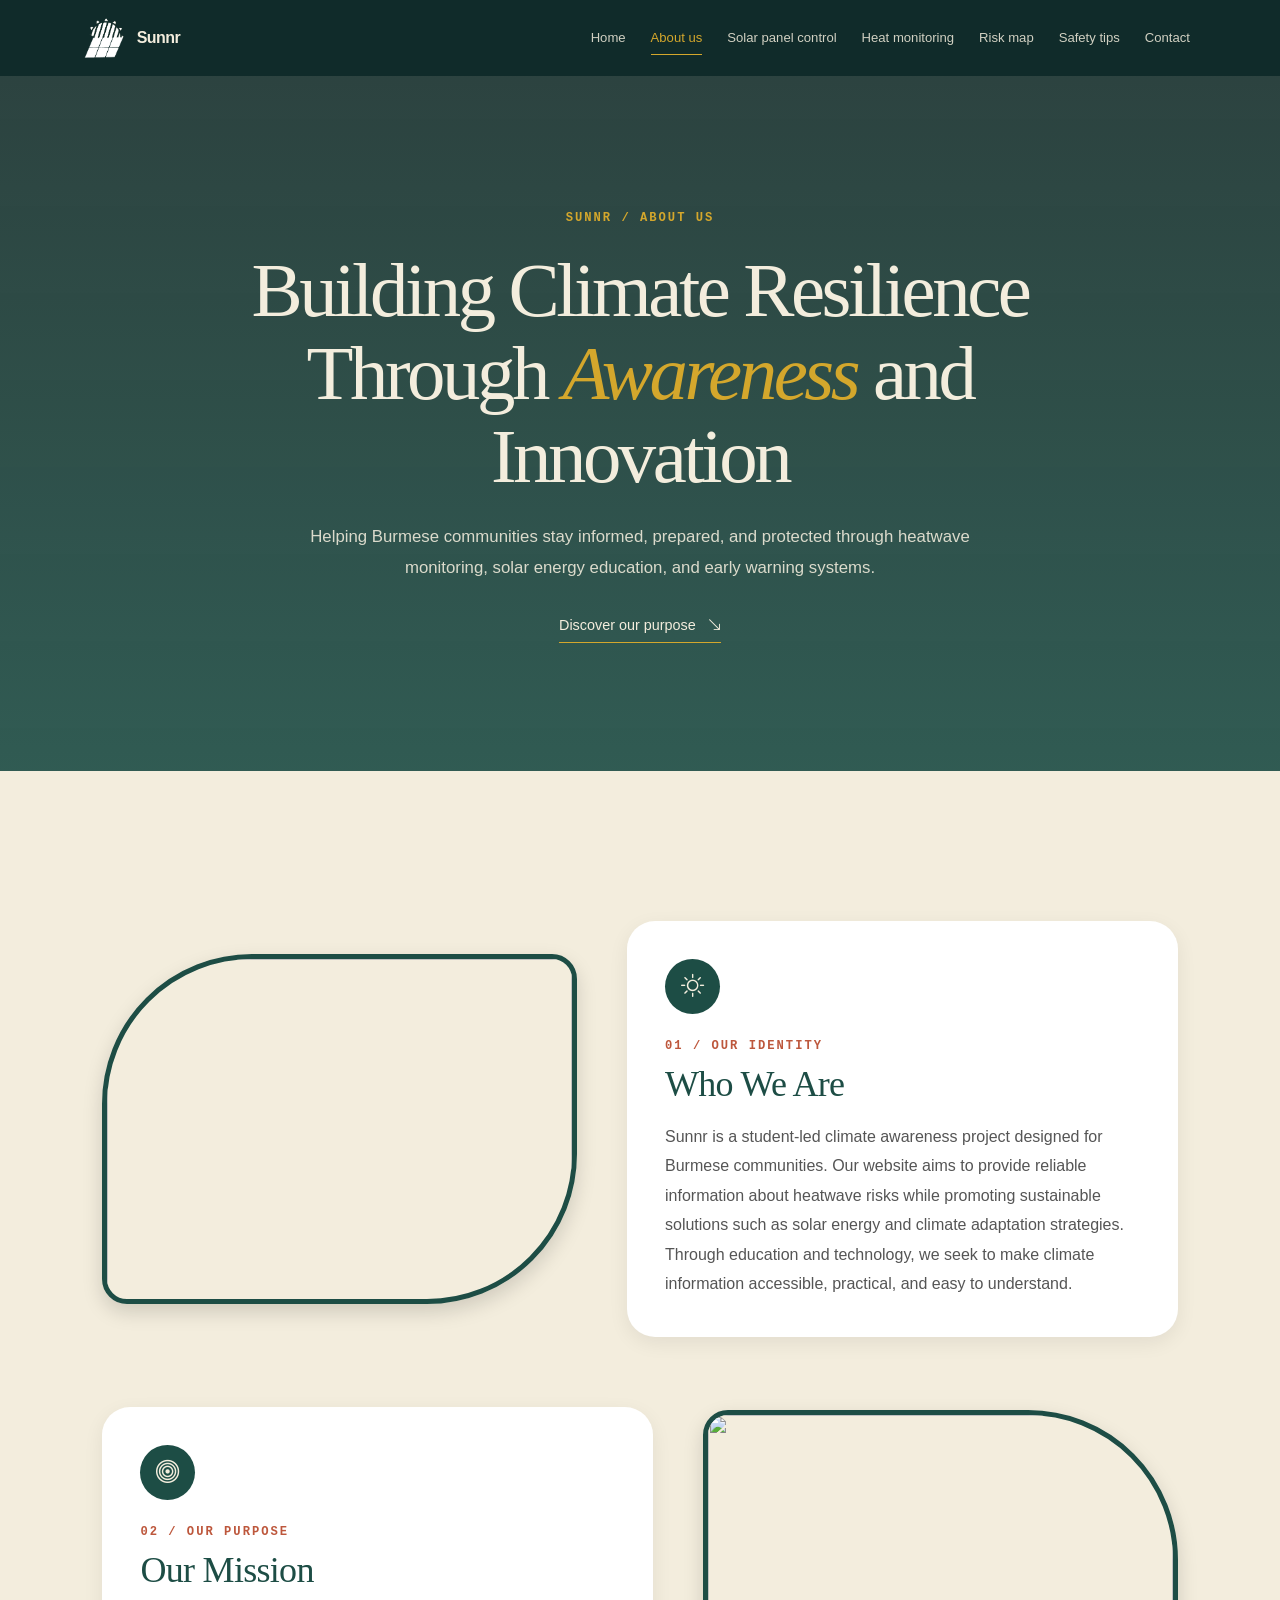
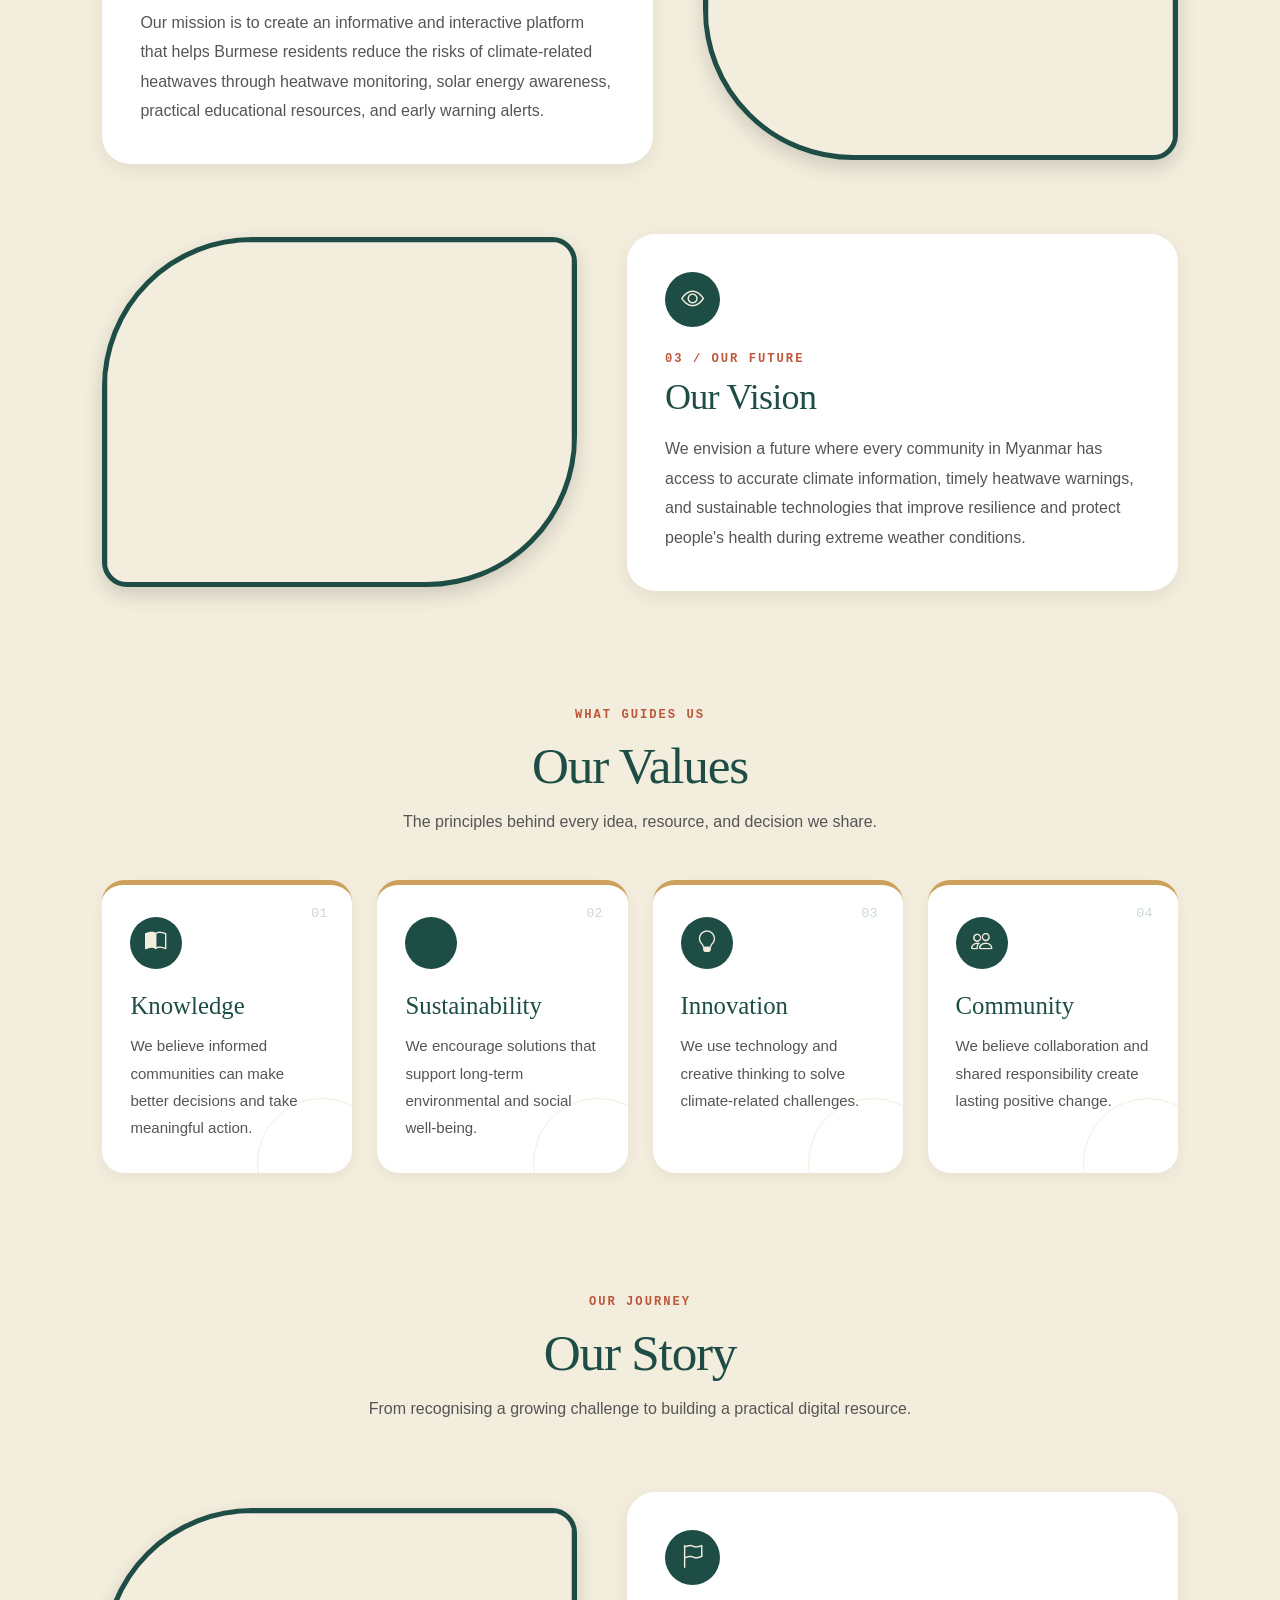
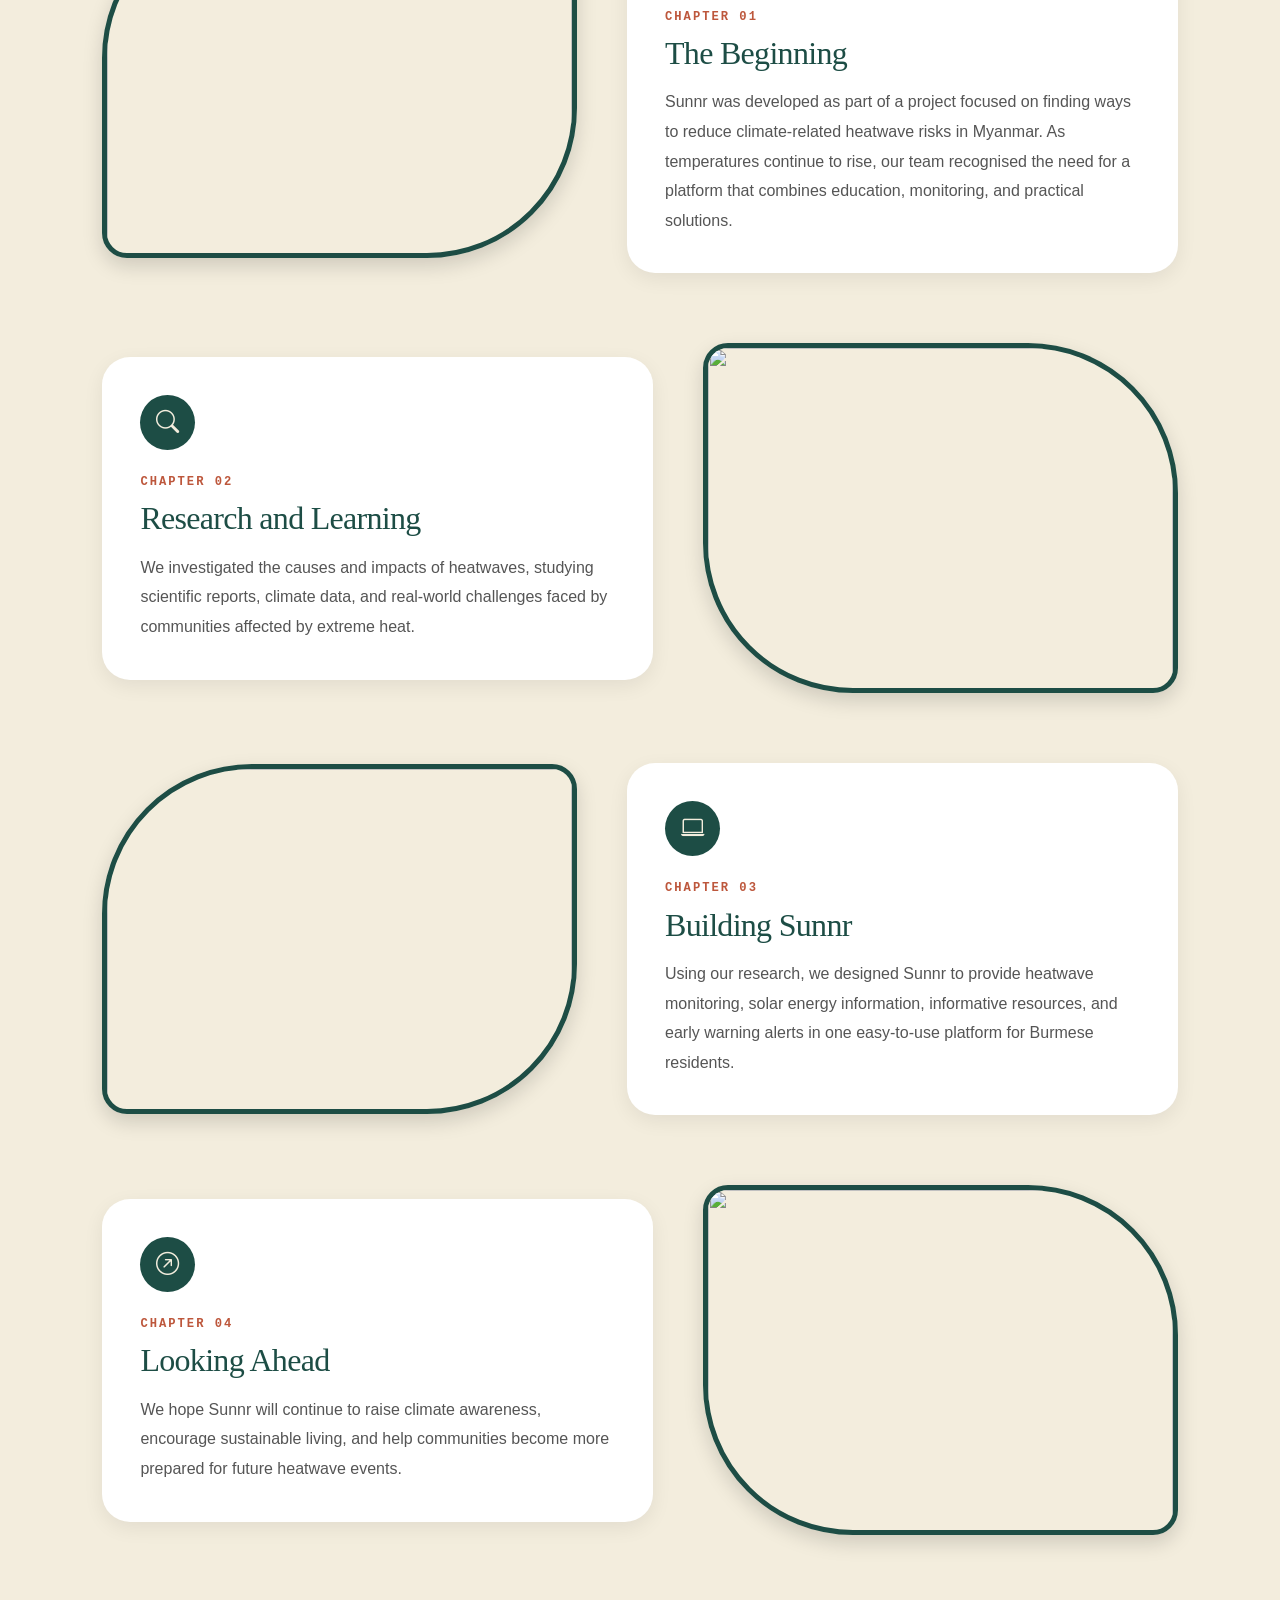
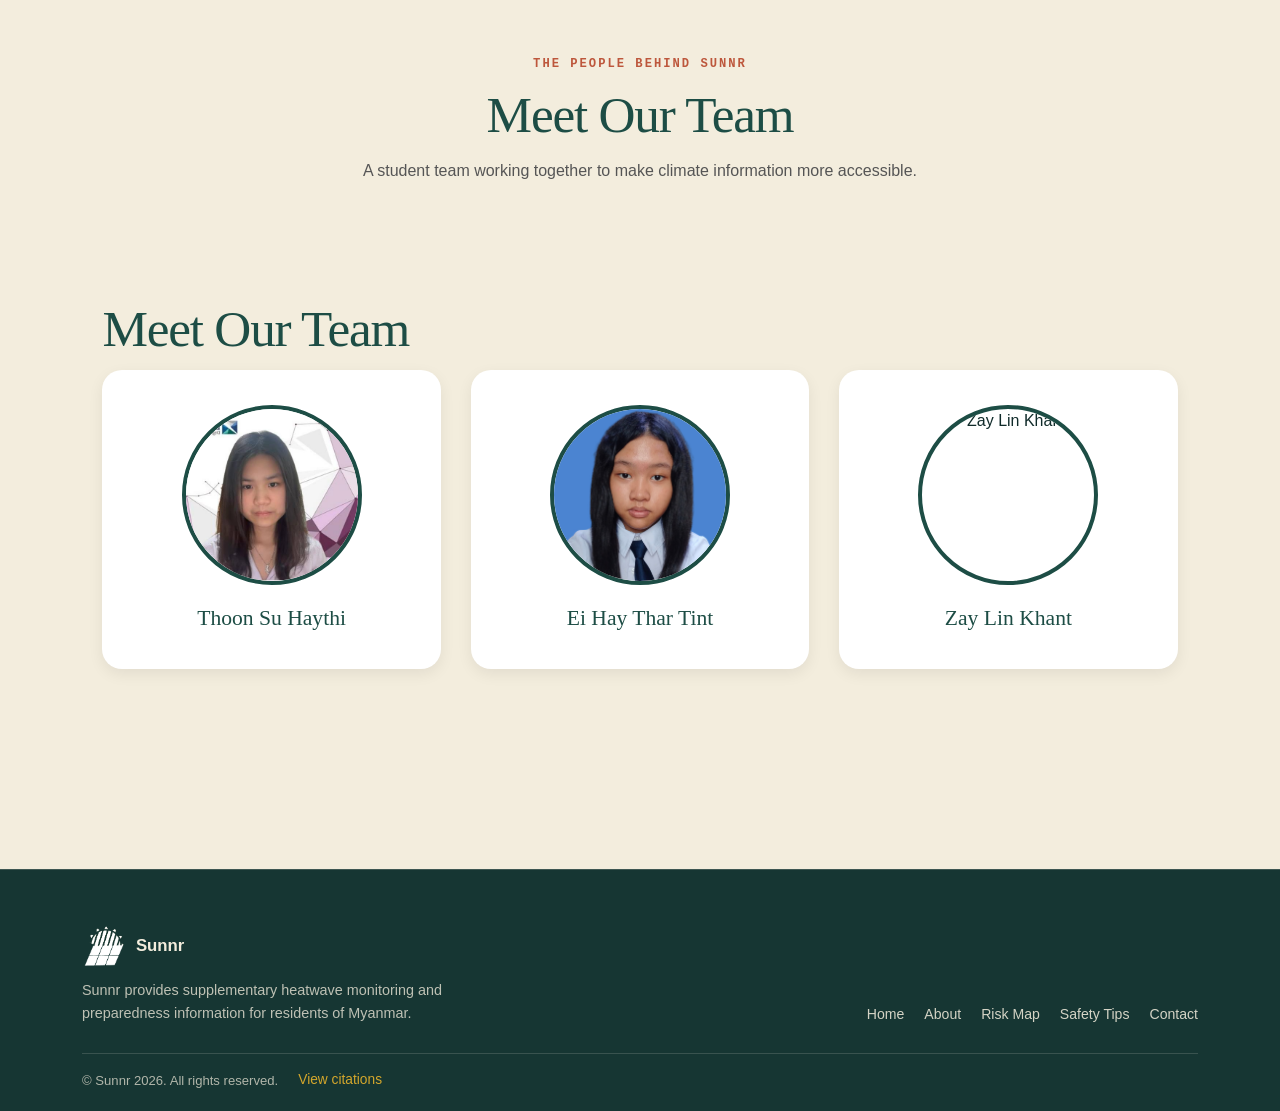
==== about.html @ 90f7f681 "about page" ====
<!DOCTYPE html>
<html lang="en">
<head>
    <meta charset="UTF-8">
    <meta name="viewport" content="width=device-width, initial-scale=1.0">
    <meta name="description" content="Learn about Sunnr, a student-led climate awareness project helping Burmese communities prepare for extreme heat.">
    <title>About Us | Sunnr</title>

    <link rel="preconnect" href="https://fonts.googleapis.com">
    <link rel="preconnect" href="https://fonts.gstatic.com" crossorigin>
    <link href="https://cdn.jsdelivr.net/npm/bootstrap@5.3.3/dist/css/bootstrap.min.css" rel="stylesheet">
    <link href="https://cdn.jsdelivr.net/npm/bootstrap-icons@1.11.3/font/bootstrap-icons.min.css" rel="stylesheet">
    <link rel="stylesheet" href="about.css">
</head>
<body class="about">
    <header class="site-header">
        <nav class="navbar navbar-expand-xl site-navbar" aria-label="Main navigation">
            <div class="container">
                <a class="navbar-brand site-brand" href="index.html">
                    <img src="assets/images/logo-white.png" alt="Sunnr logo">
                    <span class="brand-word">Sunnr</span>
                </a>
                <button class="navbar-toggler" type="button" data-bs-toggle="collapse" data-bs-target="#mainNavbar" aria-controls="mainNavbar" aria-expanded="false" aria-label="Toggle navigation">
                    <span class="menu-icon"></span>
                </button>
                <div class="collapse navbar-collapse" id="mainNavbar">
                    <ul class="navbar-nav ms-auto align-items-xl-center">
                        <li class="nav-item"><a class="nav-link" href="index.html">Home</a></li>
                        <li class="nav-item"><a class="nav-link active" aria-current="page" href="about.html">About us</a></li>
                        <li class="nav-item"><a class="nav-link" href="solar-control.html">Solar panel control</a></li>
                        <li class="nav-item"><a class="nav-link" href="monitoring.html">Heat monitoring</a></li>
                        <li class="nav-item"><a class="nav-link" href="risk-map.html">Risk map</a></li>
                        <li class="nav-item"><a class="nav-link" href="safety.html">Safety tips</a></li>
                        <li class="nav-item"><a class="nav-link" href="contact.html">Contact</a></li>
                    </ul>
                </div>
            </div>
        </nav>
    </header>

    <main>
        <section class="about-hero">
            <div class="container hero-content">
                <span class="section-tag">Sunnr / About Us</span>
                <h1>Building Climate Resilience Through <em>Awareness</em> and Innovation</h1>
                <p>Helping Burmese communities stay informed, prepared, and protected through heatwave monitoring, solar energy education, and early warning systems.</p>
                <a class="hero-link" href="#who-we-are">Discover our purpose <i class="bi bi-arrow-down-right"></i></a>
            </div>
        </section>

        <section class="about-content" id="who-we-are">
            <div class="about-card left-card reveal">
                <div class="about-image">
                    <img src="https://images.unsplash.com/photo-1530751704627-e0d66469ec8d?q=80&w=870&auto=format&fit=crop&ixlib=rb-4.1.0&ixid=NHwxMjA3fDA%3D" alt="">
                </div>
                <div class="about-text">
                    <span class="card-icon"><i class="bi bi-sun"></i></span>
                    <span class="eyebrow">01 / Our Identity</span>
                    <h2>Who We Are</h2>
                    <p>Sunnr is a student-led climate awareness project designed for Burmese communities. Our website aims to provide reliable information about heatwave risks while promoting sustainable solutions such as solar energy and climate adaptation strategies. Through education and technology, we seek to make climate information accessible, practical, and easy to understand.</p>
                </div>
            </div>

            <div class="about-card right-card reveal">
                <div class="about-image">
                    <img src="https://images.unsplash.com/photo-1509391366360-2e959784a276?auto=format&fit=crop&w=1200&q=85" alt="">
                </div>
                <div class="about-text">
                    <span class="card-icon"><i class="bi bi-bullseye"></i></span>
                    <span class="eyebrow">02 / Our Purpose</span>
                    <h2>Our Mission</h2>
                    <p>Our mission is to create an informative and interactive platform that helps Burmese residents reduce the risks of climate-related heatwaves through heatwave monitoring, solar energy awareness, practical educational resources, and early warning alerts.</p>
                </div>
            </div>

            <div class="about-card left-card reveal">
                <div class="about-image">
                    <img src="https://images.unsplash.com/flagged/photo-1566838616631-f2618f74a6a2?w=800&auto=format&fit=crop&q=60&ixlib=rb-4.1.0&ixid=NHwxMjA3fDA%3D" alt="">
                </div>
                <div class="about-text">
                    <span class="card-icon"><i class="bi bi-eye"></i></span>
                    <span class="eyebrow">03 / Our Future </span>
                    <h2>Our Vision</h2>
                    <p>We envision a future where every community in Myanmar has access to accurate climate information, timely heatwave warnings, and sustainable technologies that improve resilience and protect people's health during extreme weather conditions.</p>
                </div>
            </div>

            <section class="values-section reveal">
                <div class="section-heading">
                    <span class="section-tag">What Guides Us</span>
                    <h2>Our Values</h2>
                    <p>The principles behind every idea, resource, and decision we share.</p>
                </div>
                <div class="values-grid">
                    <article class="value-card">
                        <span class="value-number">01</span>
                        <span class="value-icon"><i class="bi bi-book-half"></i></span>
                        <h3>Knowledge</h3>
                        <p>We believe informed communities can make better decisions and take meaningful action.</p>
                    </article>
                    <article class="value-card">
                        <span class="value-number">02</span>
                        <span class="value-icon"><i class="bi bi-leaf"></i></span>
                        <h3>Sustainability</h3>
                        <p>We encourage solutions that support long-term environmental and social well-being.</p>
                    </article>
                    <article class="value-card">
                        <span class="value-number">03</span>
                        <span class="value-icon"><i class="bi bi-lightbulb"></i></span>
                        <h3>Innovation</h3>
                        <p>We use technology and creative thinking to solve climate-related challenges.</p>
                    </article>
                    <article class="value-card">
                        <span class="value-number">04</span>
                        <span class="value-icon"><i class="bi bi-people"></i></span>
                        <h3>Community</h3>
                        <p>We believe collaboration and shared responsibility create lasting positive change.</p>
                    </article>
                </div>
            </section>

            <section class="story-section">
                <div class="section-heading reveal">
                    <span class="section-tag">Our Journey</span>
                    <h2>Our Story</h2>
                    <p>From recognising a growing challenge to building a practical digital resource.</p>
                </div>

                <div class="story-card left-card reveal">
                    <div class="about-image">
                        <img src="https://images.unsplash.com/photo-1634912889606-3a6486a1f336?w=900&auto=format&fit=crop&q=60&ixlib=rb-4.1.0&ixid=NHwxMjA3fDA%3D" alt="">
                    </div>
                    <div class="about-text">
                        <span class="card-icon"><i class="bi bi-flag"></i></span>
                        <span class="eyebrow">Chapter 01</span>
                        <h3>The Beginning</h3>
                        <p>Sunnr was developed as part of a project focused on finding ways to reduce climate-related heatwave risks in Myanmar. As temperatures continue to rise, our team recognised the need for a platform that combines education, monitoring, and practical solutions.</p>
                    </div>
                </div>

                <div class="story-card right-card reveal">
                    <div class="about-image">
                        <img src="https://images.unsplash.com/photo-1769794370961-3cff43b1034e?w=900&auto=format&fit=crop&q=60&ixlib=rb-4.1.0&ixid=NHwxMjA3fDA%3D" alt="">
                    </div>
                    <div class="about-text">
                        <span class="card-icon"><i class="bi bi-search"></i></span>
                        <span class="eyebrow">Chapter 02</span>
                        <h3>Research and Learning</h3>
                        <p>We investigated the causes and impacts of heatwaves, studying scientific reports, climate data, and real-world challenges faced by communities affected by extreme heat.</p>
                    </div>
                </div>

                <div class="story-card left-card reveal">
                    <div class="about-image">
                        <img src="https://plus.unsplash.com/premium_photo-1670210080045-a2e0da63dd99?w=900&auto=format&fit=crop&q=60&ixlib=rb-4.1.0&ixid=NHwxMjA3fDA%3D" alt="">
                    </div>
                    <div class="about-text">
                        <span class="card-icon"><i class="bi bi-laptop"></i></span>
                        <span class="eyebrow">Chapter 03</span>
                        <h3>Building Sunnr</h3>
                        <p>Using our research, we designed Sunnr to provide heatwave monitoring, solar energy information, informative resources, and early warning alerts in one easy-to-use platform for Burmese residents.</p>
                    </div>
                </div>

                <div class="story-card right-card reveal">
                    <div class="about-image">
                        <img src="https://images.unsplash.com/photo-1601084195907-44baaa49dabd?q=80&w=870&auto=format&fit=crop&ixlib=rb-4.1.0&ixid=NHwxMjA3fDA%3D" alt="">
                    </div>
                    <div class="about-text">
                        <span class="card-icon"><i class="bi bi-arrow-up-right-circle"></i></span>
                        <span class="eyebrow">Chapter 04</span>
                        <h3>Looking Ahead</h3>
                        <p>We hope Sunnr will continue to raise climate awareness, encourage sustainable living, and help communities become more prepared for future heatwave events.</p>
                    </div>
                </div>
            </section>

            <section class="group-member reveal">
                <div class="section-heading">
                    <span class="section-tag">The People Behind SUNNR</span>
                    <h2>Meet Our Team</h2>
                    <p>A student team working together to make climate information more accessible.</p>
                </div>
                <section class="group-member">
                    <h2>Meet Our Team</h2>
                    <div class="group-box">
                        <div class="group-card">
                            <img src="assets/images/thoonsu.jpg" alt="Thoon Su Haythi">
                            <h3>Thoon Su Haythi</h3>
                        </div>
                        <div class="group-card">
                            <img src="assets/images/Eihaythar.jpg" alt="Ei Hay Thar Tint">
                            <h3>Ei Hay Thar Tint</h3>
                        </div>
                        <div class="group-card">
                            <img src="assets/images/zlk.jpg" alt="Zay Lin Khant">
                            <h3>Zay Lin Khant</h3>
                        </div>
                    </div>
                </section>
            </section>
            
        </section>
    </main>

    <footer class="site-footer">
        <div class="container footer-inner">
            <div class="footer-copy">
                <a class="footer-brand" href="index.html">
                    <img src="assets/images/logo-white.png" alt="">
                    <span>Sunnr</span>
                </a>
                <p>Sunnr provides supplementary heatwave monitoring and preparedness information for residents of Myanmar.</p>
            </div>
            <nav class="footer-nav" aria-label="Footer navigation">
                <a href="index.html">Home</a>
                <a href="about.html">About</a>
                <a href="risk-map.html">Risk Map</a>
                <a href="safety.html">Safety Tips</a>
                <a href="contact.html">Contact</a>
            </nav>
            <div class="footer-meta">
                <p class="footer-copyright">© Sunnr 2026. All rights reserved.</p>
                <a class="footer-citations-link" href="citations.html">View citations</a>
            </div>
        </div>
    </footer>

    <script src="https://cdn.jsdelivr.net/npm/bootstrap@5.3.3/dist/js/bootstrap.bundle.min.js"></script>
    <script src="about.js"></script>
</body>
</html>
---- about.css ----
:root {
    --green: #1d4d45;
    --green-light: #2f6b61;
    --gold: #cda15b;
    --cream: #f3eddd;
    --white: #ffffff;
    --text: #555;
    --dark-green: #102b2a;
    --cream-bright: #f3eddd;
    --yellow: #d4a72c;
    --terracotta: #bd573c;
    --serif: Georgia, "Times New Roman", serif;
    --mono: "Courier New", monospace;
    --sans: Arial, sans-serif;
    --heading: Georgia, "Times New Roman", serif;
}

* {
    box-sizing: border-box;
}

html {
    scroll-behavior: smooth;
}

body {
    margin: 0;
    color: var(--dark-green);
    background: var(--cream);
    font-family: var(--sans);
    -webkit-font-smoothing: antialiased;
}

.site-header {
    position: relative;
    z-index: 1000;
    width: 100%;
    background: var(--dark-green);
}

.site-navbar {
    min-height: 76px;
    padding: 10px 0;
    background: var(--dark-green);
}

.site-brand {
    display: inline-flex;
    align-items: center;
    gap: .75rem;
    color: var(--cream-bright);
    font: 600 1.05rem/1 Arial, sans-serif;
    letter-spacing: .02em;
    text-decoration: none;
    white-space: nowrap;
}

.site-brand img {
    display: block;
    width: auto;
    height: 40px;
    max-width: min(160px, 42vw);
    object-fit: contain;
}

.site-brand > .brand-word {
    display: inline-flex;
    align-items: center;
    font: 700 1rem/1 Arial, sans-serif;
    letter-spacing: -.035em;
}

.site-brand:hover {
    color: var(--yellow);
}

.site-navbar .navbar-nav {
    gap: clamp(0px, .7vw, 12px);
}

.site-navbar .nav-link {
    position: relative;
    padding: 13px 9px;
    color: rgba(243,237,221,.85);
    font: 500 .82rem/1.4 Arial, sans-serif;
    white-space: nowrap;
    transition: color .3s ease;
}

.site-navbar .nav-link:hover,
.site-navbar .nav-link:focus-visible,
.site-navbar .nav-link.active {
    color: var(--yellow);
}

.site-navbar .nav-link::after {
    content: "";
    position: absolute;
    right: 8px;
    bottom: 5px;
    left: 8px;
    height: 1px;
    background: var(--yellow);
    transform: scaleX(0);
    transform-origin: left;
    transition: transform .3s ease;
}

.site-navbar .nav-link:hover::after,
.site-navbar .nav-link:focus-visible::after,
.site-navbar .nav-link.active::after {
    transform: scaleX(1);
}

.site-navbar .navbar-toggler {
    padding: 9px;
    border: 1px solid rgba(243,237,221,.5);
    box-shadow: none;
}

.site-navbar .navbar-toggler:focus {
    box-shadow: 0 0 0 2px rgba(212,167,44,.3);
}

.menu-icon,
.menu-icon::before,
.menu-icon::after {
    display: block;
    width: 22px;
    height: 2px;
    background: var(--cream);
}

.menu-icon {
    position: relative;
}

.menu-icon::before,
.menu-icon::after {
    position: absolute;
    left: 0;
    content: "";
}

.menu-icon::before { top: -7px; }
.menu-icon::after { top: 7px; }

@media (max-width: 1199.98px) {
    .site-navbar .navbar-nav {
        align-items: stretch !important;
        gap: 0;
        padding: 12px 0 8px;
    }

    .site-navbar .nav-link {
        padding: 10px 0;
    }

    .site-navbar .nav-link::after {
        right: auto;
        bottom: 5px;
        left: 0;
        width: 42px;
    }
}

@media (max-width: 767.98px) {
    .site-navbar { min-height: 66px; }
}

/* HERO */
.about-hero {
    position: relative;
    overflow: hidden;
    padding: clamp(5rem, 10vw, 8rem) 20px;
    color: var(--cream);
    text-align: center;
    background:
        linear-gradient(rgba(16,43,42,.88), rgba(29,77,69,.91)),
        url("https://images.unsplash.com/photo-1470252649378-9c29740c9fa8?auto=format&fit=crop&w=1800&q=85") center/cover;
}

.hero-content {
    max-width: 1000px;
}

.section-tag,
.eyebrow {
    display: inline-block;
    color: var(--terracotta);
    font: 600 .76rem/1.5 "Courier New", monospace;
    letter-spacing: 2px;
    text-transform: uppercase;
}

.about-hero .section-tag {
    color: var(--yellow);
}

.about-hero h1 {
    max-width: 950px;
    margin: 22px auto;
    font: 500 clamp(2.7rem, 6vw, 5.3rem)/1.08 Georgia, "Times New Roman", serif;
    letter-spacing: -.045em;
}

.about-hero h1 em {
    color: var(--yellow);
    font-weight: 400;
}

.about-hero p {
    max-width: 690px;
    margin: 0 auto;
    color: rgba(243,237,221,.88);
    font: 400 1.05rem/1.85 Arial, sans-serif;
}

.hero-link {
    display: inline-flex;
    align-items: center;
    gap: .7rem;
    margin-top: 2rem;
    padding-bottom: 7px;
    border-bottom: 1px solid var(--yellow);
    color: var(--cream);
    font: 500 .9rem/1.4 Arial, sans-serif;
    text-decoration: none;
    transition: color .3s ease, gap .3s ease;
}

.hero-link:hover {
    gap: 1rem;
    color: var(--yellow);
}
.about-content {
    padding: 80px 8%;
}

.about-card,
.story-card {
    display: flex;
    align-items: center;
    gap: 50px;
    max-width: 1200px;
    margin: 70px auto;
}

.left-card { flex-direction: row; }
.right-card { flex-direction: row-reverse; }

.about-image {
    flex: 1;
    min-width: 0;
    overflow: visible;
}

.about-image img {
    display: block;
    width: 100%;
    height: 350px;
    object-fit: cover;
    border: 5px solid var(--green);
    box-shadow: 0 8px 20px rgba(0,0,0,.15);
    transition: transform .4s ease, box-shadow .4s ease;
}

.left-card .about-image img {
    border-radius: 150px 25px 150px 25px;
}

.right-card .about-image img {
    border-radius: 25px 150px 25px 150px;
}

.about-image img:hover {
    transform: translateY(-8px);
    box-shadow: 0 18px 32px rgba(16,43,42,.22);
}

.about-text {
    flex: 1;
    min-width: 0;
    padding: 38px;
    border-radius: 28px;
    background: var(--white);
    box-shadow: 0 6px 20px rgba(0,0,0,.07);
}

.card-icon {
    display: flex;
    align-items: center;
    justify-content: center;
    width: 55px;
    height: 55px;
    margin-bottom: 18px;
    border-radius: 50%;
    color: var(--cream);
    background: var(--green);
    font-size: 1.45rem;
}

.about-text .eyebrow {
    margin-bottom: 8px;
}

.about-text h2,
.about-text h3 {
    margin: 0 0 15px;
    color: var(--green);
    font-family: var(--heading);
    font-weight: 500;
    letter-spacing: -.7px;
}

.about-text h2 { font-size: 2.25rem; }
.about-text h3 { font-size: 2rem; }

.about-text p {
    margin: 0;
    color: var(--text);
    font: 400 1rem/1.85 Arial, sans-serif;
}

/* SECTION HEADINGS */
.section-heading {
    max-width: 700px;
    margin: 0 auto 45px;
    text-align: center;
}

.section-heading h2,
.values-section > h2,
.story-section > h2,
.group-member > h2 {
    margin: 12px 0;
    color: var(--green);
    font: 500 clamp(2.2rem, 4vw, 3.2rem)/1.15 Georgia, "Times New Roman", serif;
    letter-spacing: -1.2px;
}

.section-heading p {
    margin: 0;
    color: var(--text);
    font: 400 1rem/1.7 Arial, sans-serif;
}
.values-section {
    max-width: 1200px;
    margin: 110px auto 0;
}

.values-grid {
    display: grid;
    grid-template-columns: repeat(auto-fit, minmax(230px, 1fr));
    gap: 25px;
}

.value-card {
    position: relative;
    overflow: hidden;
    min-height: 275px;
    padding: 32px 28px;
    border-top: 5px solid var(--gold);
    border-radius: 22px;
    background: var(--white);
    box-shadow: 0 5px 15px rgba(0,0,0,.05);
    transition: transform .4s ease, box-shadow .4s ease, border-color .4s ease;
}

.value-card::after {
    position: absolute;
    right: -35px;
    bottom: -55px;
    width: 130px;
    height: 130px;
    border: 1px solid rgba(205,161,91,.2);
    border-radius: 50%;
    content: "";
    transition: transform .5s ease;
}

.value-card:hover {
    transform: translateY(-10px);
    border-top-color: var(--green-light);
    box-shadow: 0 15px 30px rgba(29,77,69,.15);
}

.value-card:hover::after {
    transform: scale(1.35);
}

.value-number {
    position: absolute;
    top: 22px;
    right: 25px;
    color: rgba(29,77,69,.22);
    font: 400 .85rem/1 "Courier New", monospace;
}

.value-icon {
    display: flex;
    align-items: center;
    justify-content: center;
    width: 52px;
    height: 52px;
    margin-bottom: 22px;
    border-radius: 50%;
    color: var(--cream);
    background: var(--green);
    font-size: 1.35rem;
    transition: background .3s ease, transform .3s ease;
}

.value-card:hover .value-icon {
    transform: rotate(-7deg);
    background: var(--terracotta);
}

.value-card h3 {
    margin: 0 0 12px;
    color: var(--green);
    font: 500 1.55rem/1.2 Georgia, "Times New Roman", serif;
    transition: color .3s ease;
}

.value-card:hover h3 { color: var(--terracotta); }

.value-card p {
    position: relative;
    z-index: 1;
    margin: 0;
    color: var(--text);
    font: 400 .94rem/1.8 Arial, sans-serif;
}

/* STORY */
.story-section {
    max-width: 1200px;
    margin: 115px auto 0;
}

.story-card {
    position: relative;
}

.group-member {
    max-width: 1200px;
    margin: 115px auto 20px;
}

.group-box {
    display: grid;
    grid-template-columns: repeat(3, 1fr);
    gap: 30px;
}

.group-card {
    padding: 35px 25px;
    border-radius: 20px;
    background: var(--white);
    text-align: center;
    box-shadow: 0 5px 15px rgba(0,0,0,.07);
    transition: transform .35s ease, box-shadow .35s ease;
}

.group-card:hover {
    transform: translateY(-7px);
    box-shadow: 0 14px 26px rgba(16,43,42,.13);
}

.member-initial {
    display: flex;
    align-items: center;
    justify-content: center;
    width: 66px;
    height: 66px;
    margin: 0 auto 18px;
    border: 1px solid var(--gold);
    border-radius: 50%;
    color: var(--cream);
    background: var(--green);
    font: 500 1.7rem/1 Georgia, "Times New Roman", serif;
}

.group-card h3 {
    margin: 0;
    color: var(--green);
    font: 500 1.35rem/1.4 Georgia, "Times New Roman", serif;
}
.group-card img {
    width: 180px;
    height: 180px;
    object-fit: cover;
    border-radius: 50%;
    border: 4px solid var(--green);
    display: block;
    margin: 0 auto 18px;
}
.site-footer {
    margin-top: 100px;
    padding: clamp(2.5rem, 5vw, 3.5rem) 0 1.25rem;
    border-top: 1px solid rgba(243,237,221,.18);
    background: #163633;
}

.footer-inner {
    display: grid;
    grid-template-columns: minmax(0, 1fr) minmax(0, 1fr);
    align-items: start;
    gap: 1.75rem 3rem;
}

.footer-inner .footer-copy { max-width: 440px; }

.footer-inner .footer-brand {
    display: inline-flex;
    align-items: center;
    gap: .7rem;
    margin-bottom: .85rem;
    color: var(--cream-bright);
    font: 600 1.05rem/1.2 Arial, sans-serif;
    text-decoration: none;
}

.footer-inner .footer-brand img {
    display: block;
    width: auto;
    height: 40px;
    max-width: 160px;
    object-fit: contain;
}

.footer-inner .footer-copy p {
    margin: 0;
    color: rgba(243,237,221,.76);
    font: 400 .9rem/1.6 Arial, sans-serif;
}

.footer-inner .footer-nav {
    display: flex;
    flex-wrap: wrap;
    align-self: end;
    justify-content: flex-end;
    gap: .6rem 1.25rem;
    padding: 0;
}

.footer-inner .footer-nav a {
    color: rgba(243,237,221,.86);
    font: 400 .88rem/1.5 Arial, sans-serif;
    text-decoration: none;
    transition: color .3s ease;
}

.footer-inner .footer-nav a:hover,
.footer-inner .footer-nav a:focus-visible {
    color: var(--yellow);
}

.footer-inner .footer-meta {
    display: flex;
    grid-column: 1 / -1;
    align-items: center;
    gap: .5rem 1.25rem;
    padding-top: 1rem;
    border-top: 1px solid rgba(243,237,221,.16);
}

.footer-inner .footer-copyright {
    margin: 0;
    color: rgba(243,237,221,.7);
    font: 400 .82rem/1.5 Arial, sans-serif;
}

.footer-inner .footer-citations-link {
    color: var(--yellow);
    font: 500 .86rem/1.5 Arial, sans-serif;
    text-decoration: none;
}

.footer-inner .footer-citations-link:hover,
.footer-inner .footer-citations-link:focus-visible {
    color: var(--cream-bright);
    text-decoration: underline;
    text-underline-offset: .2em;
}
.reveal {
    opacity: 0;
    transform: translateY(24px);
    transition: opacity .7s ease, transform .7s ease;
}

.reveal.is-visible {
    opacity: 1;
    transform: translateY(0);
}

@media (max-width: 1199.98px) {
    .site-navbar .navbar-nav {
        gap: 0;
        padding-top: 10px;
    }
}

@media (max-width: 992px) {
    .about-card,
    .story-card,
    .left-card,
    .right-card {
        flex-direction: column;
    }

    .about-image,
    .about-text {
        width: 100%;
    }

    .about-image img { height: 320px; }

    .group-box { grid-template-columns: 1fr; }

    .about-content { padding: 65px 6%; }
}

@media (max-width: 767.98px) {
    .footer-inner {
        grid-template-columns: 1fr;
        gap: 1.25rem;
    }

    .footer-inner .footer-nav {
        align-self: stretch;
        justify-content: flex-start;
    }

    .footer-inner .footer-meta { flex-wrap: wrap; }
}

@media (max-width: 576px) {
    .about-content { padding: 50px 6%; }
    .about-hero { padding: 70px 20px; }
    .about-hero h1 { font-size: 2.55rem; }
    .about-hero p { font-size: .98rem; }
    .about-text { padding: 27px; }
    .about-text h2 { font-size: 1.9rem; }
    .about-text h3 { font-size: 1.75rem; }
    .about-image img { height: 250px; }
    .values-section,
    .story-section,
    .group-member { margin-top: 80px; }
    .value-card { min-height: 0; }
}

/* Respect reduced-motion preferences */
@media (prefers-reduced-motion: reduce) {
    html { scroll-behavior: auto; }

    *,
    *::before,
    *::after {
        scroll-behavior: auto !important;
        transition-duration: .01ms !important;
        animation-duration: .01ms !important;
    }

    .reveal {
        opacity: 1;
        transform: none;
    }
}
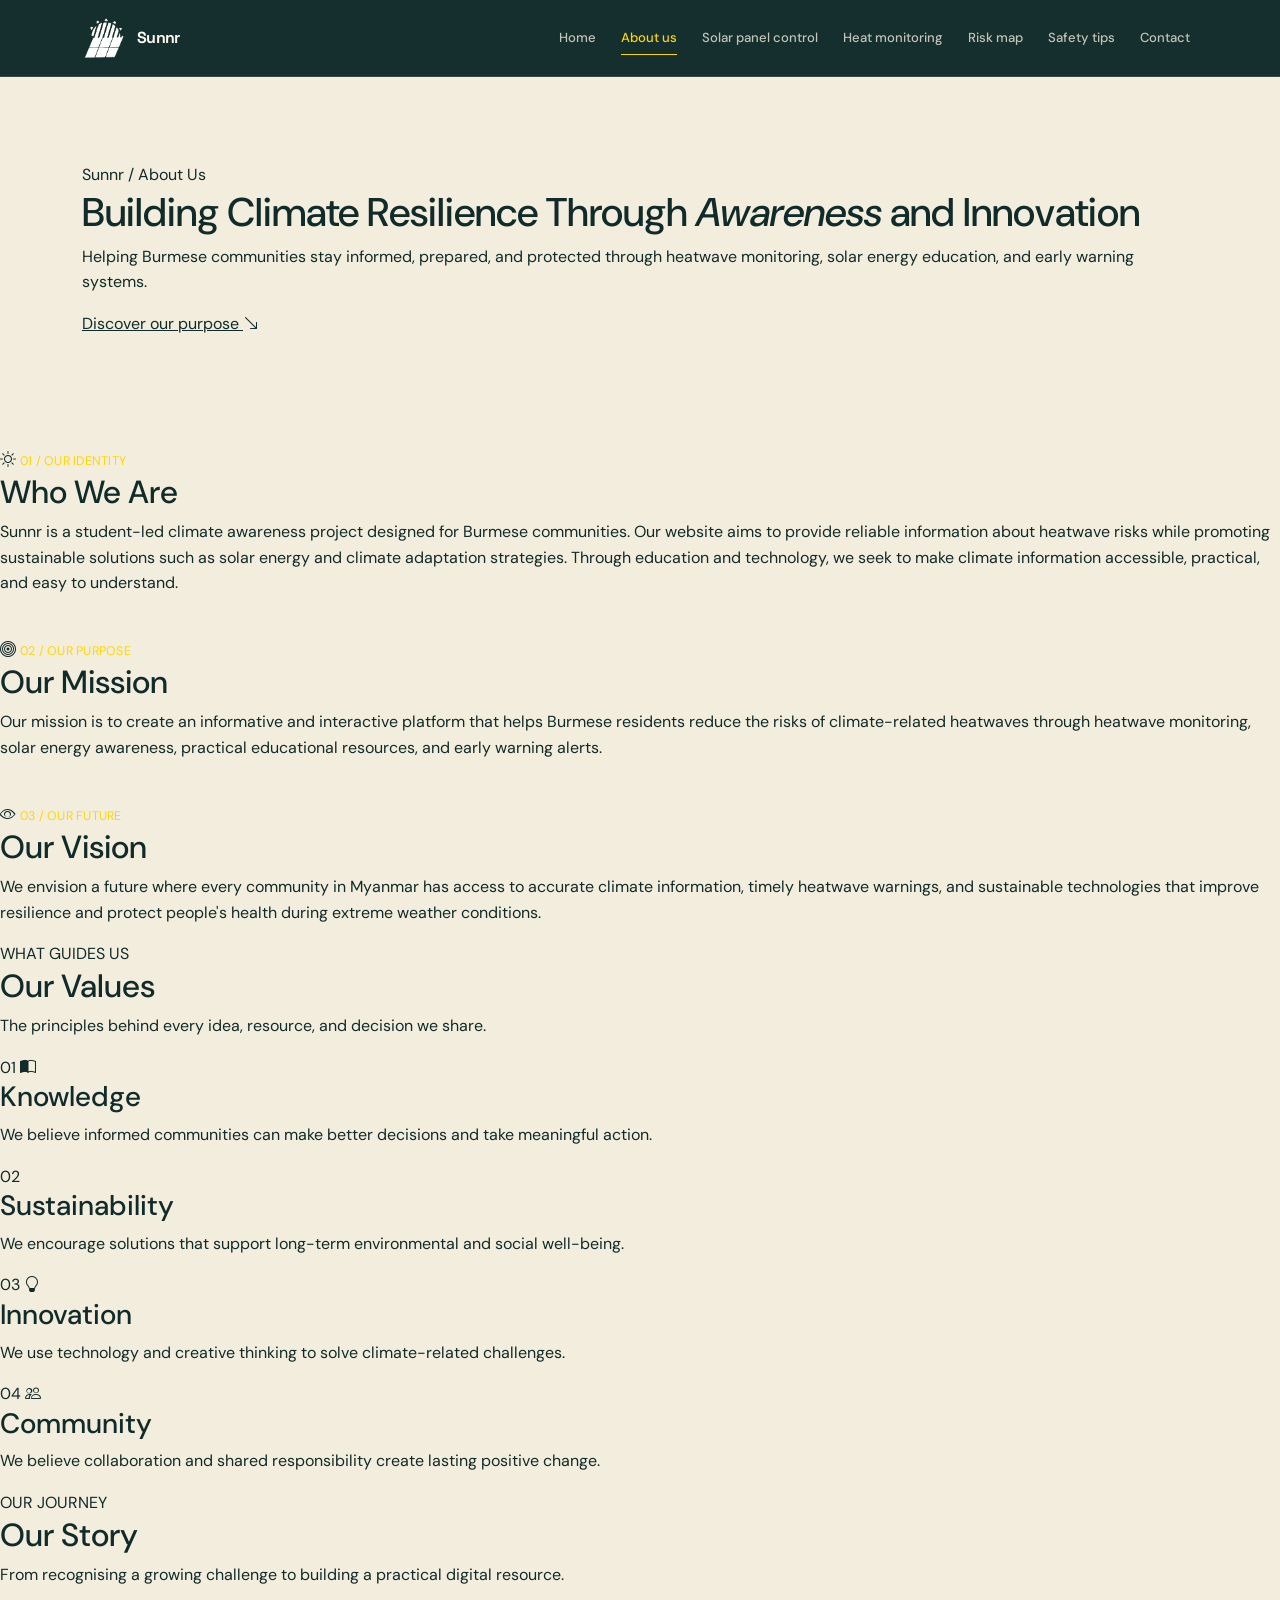
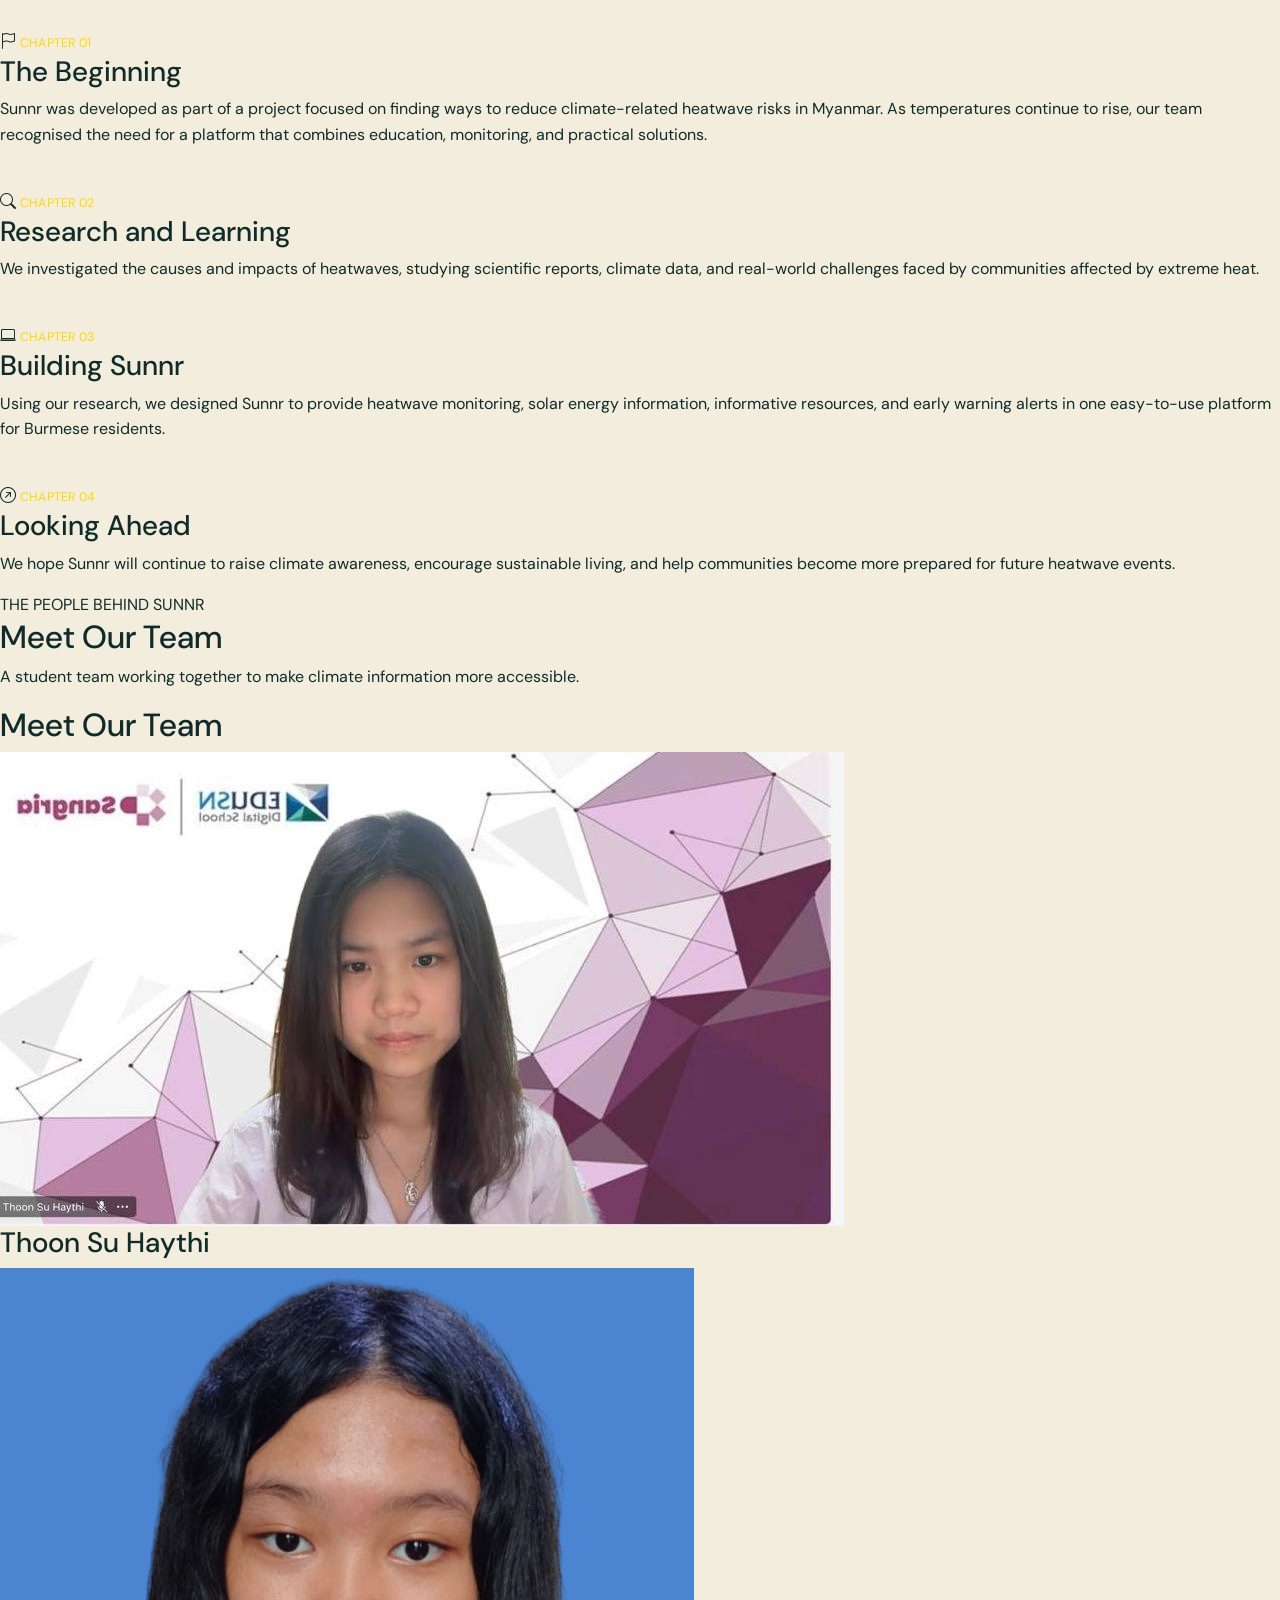
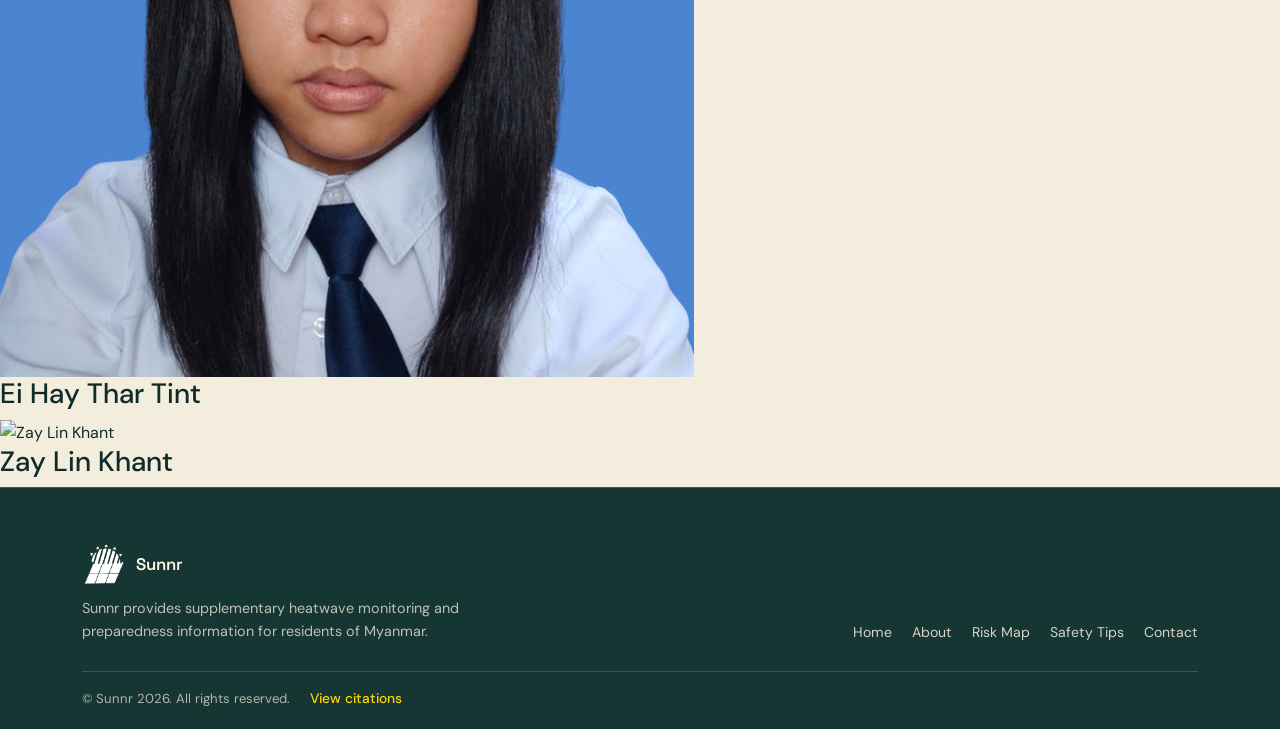
==== commit ecf4a04d: "fix(ui): normalize navbars and footers across pages" ====
--- a/about.html
+++ b/about.html
@@ -8,11 +8,13 @@
 
     <link rel="preconnect" href="https://fonts.googleapis.com">
     <link rel="preconnect" href="https://fonts.gstatic.com" crossorigin>
+    <link href="https://fonts.googleapis.com/css2?family=Cormorant+Garamond:wght@400;500;600&family=DM+Mono:wght@400;500&family=DM+Sans:wght@400;500;600;700&family=Space+Grotesk:wght@500;600;700&display=swap" rel="stylesheet">
     <link href="https://cdn.jsdelivr.net/npm/bootstrap@5.3.3/dist/css/bootstrap.min.css" rel="stylesheet">
     <link href="https://cdn.jsdelivr.net/npm/bootstrap-icons@1.11.3/font/bootstrap-icons.min.css" rel="stylesheet">
+    <link rel="stylesheet" href="style.css">
     <link rel="stylesheet" href="about.css">
 </head>
-<body class="about">
+<body class="site-body about-page">
     <header class="site-header">
         <nav class="navbar navbar-expand-xl site-navbar" aria-label="Main navigation">
             <div class="container">
@@ -55,7 +57,7 @@
                 </div>
                 <div class="about-text">
                     <span class="card-icon"><i class="bi bi-sun"></i></span>
-                    <span class="eyebrow">01 / Our Identity</span>
+                    <span class="eyebrow">01 / OUR IDENTITY</span>
                     <h2>Who We Are</h2>
                     <p>Sunnr is a student-led climate awareness project designed for Burmese communities. Our website aims to provide reliable information about heatwave risks while promoting sustainable solutions such as solar energy and climate adaptation strategies. Through education and technology, we seek to make climate information accessible, practical, and easy to understand.</p>
                 </div>
@@ -67,7 +69,7 @@
                 </div>
                 <div class="about-text">
                     <span class="card-icon"><i class="bi bi-bullseye"></i></span>
-                    <span class="eyebrow">02 / Our Purpose</span>
+                    <span class="eyebrow">02 / OUR PURPOSE</span>
                     <h2>Our Mission</h2>
                     <p>Our mission is to create an informative and interactive platform that helps Burmese residents reduce the risks of climate-related heatwaves through heatwave monitoring, solar energy awareness, practical educational resources, and early warning alerts.</p>
                 </div>
@@ -79,7 +81,7 @@
                 </div>
                 <div class="about-text">
                     <span class="card-icon"><i class="bi bi-eye"></i></span>
-                    <span class="eyebrow">03 / Our Future </span>
+                    <span class="eyebrow">03 / OUR FUTURE</span>
                     <h2>Our Vision</h2>
                     <p>We envision a future where every community in Myanmar has access to accurate climate information, timely heatwave warnings, and sustainable technologies that improve resilience and protect people's health during extreme weather conditions.</p>
                 </div>
@@ -87,7 +89,7 @@
 
             <section class="values-section reveal">
                 <div class="section-heading">
-                    <span class="section-tag">What Guides Us</span>
+                    <span class="section-tag">WHAT GUIDES US</span>
                     <h2>Our Values</h2>
                     <p>The principles behind every idea, resource, and decision we share.</p>
                 </div>
@@ -121,7 +123,7 @@
 
             <section class="story-section">
                 <div class="section-heading reveal">
-                    <span class="section-tag">Our Journey</span>
+                    <span class="section-tag">OUR JOURNEY</span>
                     <h2>Our Story</h2>
                     <p>From recognising a growing challenge to building a practical digital resource.</p>
                 </div>
@@ -132,7 +134,7 @@
                     </div>
                     <div class="about-text">
                         <span class="card-icon"><i class="bi bi-flag"></i></span>
-                        <span class="eyebrow">Chapter 01</span>
+                        <span class="eyebrow">CHAPTER 01</span>
                         <h3>The Beginning</h3>
                         <p>Sunnr was developed as part of a project focused on finding ways to reduce climate-related heatwave risks in Myanmar. As temperatures continue to rise, our team recognised the need for a platform that combines education, monitoring, and practical solutions.</p>
                     </div>
@@ -144,7 +146,7 @@
                     </div>
                     <div class="about-text">
                         <span class="card-icon"><i class="bi bi-search"></i></span>
-                        <span class="eyebrow">Chapter 02</span>
+                        <span class="eyebrow">CHAPTER 02</span>
                         <h3>Research and Learning</h3>
                         <p>We investigated the causes and impacts of heatwaves, studying scientific reports, climate data, and real-world challenges faced by communities affected by extreme heat.</p>
                     </div>
@@ -156,7 +158,7 @@
                     </div>
                     <div class="about-text">
                         <span class="card-icon"><i class="bi bi-laptop"></i></span>
-                        <span class="eyebrow">Chapter 03</span>
+                        <span class="eyebrow">CHAPTER 03</span>
                         <h3>Building Sunnr</h3>
                         <p>Using our research, we designed Sunnr to provide heatwave monitoring, solar energy information, informative resources, and early warning alerts in one easy-to-use platform for Burmese residents.</p>
                     </div>
@@ -168,7 +170,7 @@
                     </div>
                     <div class="about-text">
                         <span class="card-icon"><i class="bi bi-arrow-up-right-circle"></i></span>
-                        <span class="eyebrow">Chapter 04</span>
+                        <span class="eyebrow">CHAPTER 04</span>
                         <h3>Looking Ahead</h3>
                         <p>We hope Sunnr will continue to raise climate awareness, encourage sustainable living, and help communities become more prepared for future heatwave events.</p>
                     </div>
@@ -177,7 +179,7 @@
 
             <section class="group-member reveal">
                 <div class="section-heading">
-                    <span class="section-tag">The People Behind SUNNR</span>
+                    <span class="section-tag">THE PEOPLE BEHIND SUNNR</span>
                     <h2>Meet Our Team</h2>
                     <p>A student team working together to make climate information more accessible.</p>
                 </div>
--- a/style.css
+++ b/style.css
@@ -0,0 +1,8622 @@
+﻿/* Theme variables */
+:root {
+  --teal: #102b2a;
+  --cream: #f3eddd;
+  --cream-bright: #fff9eb;
+  --yellow: #ffd700;
+  --rust: #bd573c;
+  --data-blue: #83bfff;
+  --data-blue-dark: #102b49;
+  --serif: "Cormorant Garamond", Georgia, serif;
+  --sans: "DM Sans", Arial, sans-serif;
+  --mono: "DM Mono", monospace;
+  --mono-label-size: .875rem;
+}
+
+* {
+  box-sizing: border-box;
+}
+
+html,
+body {
+  width: 100%;
+  min-width: 320px;
+  height: 100%;
+  margin: 0;
+}
+
+body {
+  overflow: hidden;
+  color: var(--cream);
+  background: var(--teal);
+  font: 400 16px/1.6 var(--sans);
+  -webkit-font-smoothing: antialiased;
+}
+
+button,
+input {
+  font: inherit;
+}
+
+button {
+  color: inherit;
+}
+
+a {
+  color: inherit;
+}
+
+.film-grain {
+  position: absolute;
+  z-index: 50;
+  inset: 0;
+  pointer-events: none;
+  opacity: .04;
+  background-image: url("data:image/svg+xml,%3Csvg viewBox='0 0 180 180' xmlns='http://www.w3.org/2000/svg'%3E%3Cfilter id='n'%3E%3CfeTurbulence type='fractalNoise' baseFrequency='.91' numOctaves='3' stitchTiles='stitch'/%3E%3C/filter%3E%3Crect width='100%25' height='100%25' filter='url(%23n)' opacity='.36'/%3E%3C/svg%3E");
+}
+
+.scene-kicker,
+.stamp-label,
+.solar-reading > span:first-child,
+.solar-reading > i,
+.generation-note > span,
+.solar-footnote,
+.alert-overline,
+.alert-location,
+.warning-signoff > span:last-child,
+.story-control {
+  font-family: var(--sans);
+  font-size: 14px;
+  font-weight: 400;
+  letter-spacing: .02em;
+  line-height: 1.5;
+}
+
+.stamp-label,
+.solar-reading > span:first-child,
+.solar-reading > i,
+.generation-note > span,
+.alert-location {
+  font-family: var(--mono);
+  font-size: var(--mono-label-size);
+  line-height: 1.55;
+}
+
+.scene-kicker,
+.alert-overline {
+  letter-spacing: 0;
+}
+
+/* hero carousel and slides */
+.story-viewport {
+  position: absolute;
+  inset: 0;
+  overflow: hidden;
+  touch-action: pan-y;
+}
+
+.story-track {
+  display: flex;
+  height: 100%;
+  transition: transform .9s cubic-bezier(.22,.75,.17,1);
+  will-change: transform;
+}
+
+.story-slide {
+  position: relative;
+  flex: 0 0 100%;
+  height: 100%;
+  min-height: 650px;
+  overflow: hidden;
+  isolation: isolate;
+}
+
+.scene-video {
+  position: absolute;
+  z-index: -3;
+  inset: -4%;
+  width: 108%;
+  height: 108%;
+  object-fit: cover;
+  filter: saturate(.68) contrast(1.08);
+}
+
+.scene-wash {
+  position: absolute;
+  z-index: -2;
+  inset: 0;
+}
+
+.heat-slide {
+  background: #193a35;
+}
+
+.heat-wash {
+  background: linear-gradient(90deg, rgba(12,34,32,.93) 0%, rgba(12,34,32,.84) 29%, rgba(12,34,32,.45) 60%, rgba(12,34,32,.17) 100%), linear-gradient(0deg, rgba(12,34,32,.72), transparent 43%), radial-gradient(ellipse at 78% 22%, rgba(255,215,0,.13), transparent 36%);
+}
+
+.solar-slide {
+  background: #28332f;
+}
+
+.solar-slide .scene-video {
+  filter: saturate(.82) contrast(1.02);
+}
+
+.solar-wash {
+  background: linear-gradient(90deg, rgba(17,28,26,.86) 0%, rgba(22,33,30,.76) 18%, rgba(25,35,31,.48) 38%, transparent 68%);
+}
+
+.warning-slide {
+  background: #762f24;
+}
+
+.warning-wash {
+  background: linear-gradient(105deg, rgba(112,44,32,.78), rgba(166,64,43,.61) 53%, rgba(113,46,34,.64)), linear-gradient(0deg, rgba(83,32,25,.54), transparent 52%);
+}
+
+.warning-video {
+  filter: saturate(.75) sepia(.1) contrast(1.04);
+}
+
+.warning-sun {
+  display: none;
+}
+
+.scene-grid {
+  position: absolute;
+  inset: 0;
+  width: 100%;
+  height: 100%;
+  padding: 0 5.2vw;
+}
+
+.heat-grid .row {
+  padding: 3% 7% 2% 8%;
+}
+
+.heat-copy-column {
+  position: relative;
+  padding-top: 2vh;
+}
+
+/* headline and text styling for the story slides */
+.scene-kicker {
+  margin: 0 0 2.2vh 1.3vw;
+  color: rgba(243,237,221,.73);
+  font-size: 14px;
+}
+
+.heat-title,
+.solar-title,
+.warning-title {
+  margin: 0;
+  padding-top: .05em;
+  color: var(--cream-bright);
+  font: 500 clamp(4.5rem, 8vw, 8rem)/.98 var(--serif);
+  letter-spacing: -.035em;
+}
+
+.heat-title {
+  font-size: clamp(4.5rem, 6.6vw, 7.6rem);
+}
+
+.heat-title em,
+.solar-title em {
+  position: relative;
+  left: clamp(0px, 3vw, 48px);
+  color: var(--yellow);
+  font-weight: 400;
+}
+
+.heat-intro {
+  width: min(420px, 78%);
+  margin: 2rem 0 0 clamp(0px, 7vw, 100px);
+  color: rgba(243,237,221,.87);
+  font: 400 1.2rem/1.65 var(--serif);
+}
+
+/* current conditions card with the live temperature readout */
+.temperature-stamp {
+  width: 180px;
+  min-height: 0;
+  margin: 10vh 0 0 1vw;
+  padding: 16px 18px;
+  color: #172c29;
+  border: 1px solid rgba(243,237,221,.5);
+  background: rgba(243,237,221,.94);
+}
+
+.stamp-label {
+  display: block;
+  color: #58665e;
+  white-space: nowrap;
+}
+
+.temperature-stamp > strong {
+  display: inline-flex;
+  align-items: baseline;
+  gap: .1em;
+  margin: 8px 0 0;
+  font: 500 5rem/.95 var(--serif);
+  white-space: nowrap;
+}
+
+.temperature-stamp .temperature-value {
+  letter-spacing: -.09em;
+}
+
+.temperature-stamp .temperature-unit {
+  display: inline-flex;
+  flex: 0 0 auto;
+  align-items: baseline;
+  gap: .04em;
+  color: #172c29;
+  font: 400 .24em/1 var(--mono);
+  white-space: nowrap;
+}
+
+.temperature-stamp .temperature-degree {
+  color: var(--rust);
+}
+
+.solar-grid .row {
+  padding: 3% 7% 2% 8%;
+}
+
+.solar-kicker {
+  margin-bottom: 3.4vh;
+  font-size: 14px;
+}
+
+.solar-title {
+  font-size: clamp(3rem, 4.8vw, 4.5rem);
+  line-height: .98;
+}
+
+.solar-title em {
+  left: 0;
+}
+
+.solar-footnote {
+  max-width: 500px;
+  margin: 3.4vh 0 0 2vw;
+  color: rgba(243,237,221,.86);
+  font-size: 14px;
+  line-height: 1.6;
+}
+
+.solar-readings-column {
+  position: relative;
+  display: grid;
+  grid-template-columns: repeat(2, minmax(0, 1fr));
+  grid-template-rows: auto auto auto;
+  align-content: center;
+  gap: 14px;
+  height: min(72vh, 620px);
+}
+
+.solar-reading {
+  position: static;
+  z-index: 2;
+  display: flex;
+  min-width: 0;
+  flex-direction: column;
+  padding: 16px 18px;
+  color: var(--cream-bright);
+  background: rgba(22,32,29,.78);
+  border: 1px solid rgba(243,237,221,.34);
+  backdrop-filter: blur(8px);
+}
+
+.solar-reading > span:first-child {
+  color: rgba(243,237,221,.84);
+}
+
+.solar-reading strong {
+  display: inline-flex;
+  align-items: baseline;
+  gap: .12em;
+  color: var(--data-blue);
+  font: 500 5.7rem/.98 var(--serif);
+  font-variant-numeric: lining-nums;
+  letter-spacing: -.06em;
+  white-space: nowrap;
+}
+
+.solar-reading strong small {
+  color: var(--data-blue);
+  font: 400 1rem/1 var(--mono);
+  letter-spacing: 0;
+}
+
+.solar-reading > i {
+  margin-top: 9px;
+  color: rgba(243,237,221,.78);
+  font-style: normal;
+}
+
+.solar-resource-reading,
+.grid-supply-reading {
+  width: 100%;
+}
+
+.solar-resource-reading strong {
+  font-size: clamp(2.8rem, 4vw, 4.4rem);
+}
+
+.grid-supply-reading strong {
+  font-size: clamp(3rem, 4vw, 4.4rem);
+}
+
+.grid-supply-reading > span:first-child,
+.grid-supply-reading > i {
+  color: rgba(243,237,221,.82);
+}
+
+.generation-note {
+  position: static;
+  grid-column: 1 / -1;
+  display: flex;
+  flex-direction: column;
+  gap: 6px;
+  padding: 12px 14px;
+  color: var(--cream-bright);
+  background: rgba(22,32,29,.58);
+  border: 1px solid rgba(243,237,221,.25);
+}
+
+.generation-note > span {
+  color: rgba(243,237,221,.77);
+  font-size: 14px;
+}
+
+.generation-note > span:first-child {
+  color: var(--data-blue);
+}
+
+.generation-note p {
+  margin: 0;
+  color: rgba(243,237,221,.9);
+  font: 400 .94rem/1.45 var(--sans);
+}
+
+.generation-note a,
+.solar-reading a {
+  color: var(--data-blue);
+  text-decoration-color: rgba(131,191,255,.65);
+  text-underline-offset: 2px;
+}
+
+.generation-note a {
+  align-self: flex-start;
+  font: 400 var(--mono-label-size)/1.45 var(--mono);
+}
+
+.solar-reading a:hover,
+.generation-note a:hover {
+  color: var(--cream-bright);
+}
+
+.solar-control {
+  position: static;
+  grid-column: 1 / -1;
+  display: flex;
+  align-items: center;
+  gap: 14px;
+  min-width: 0;
+  padding: 13px 15px;
+  color: var(--cream);
+  background: rgba(22,32,29,.96);
+  border: 1px solid rgba(243,237,221,.25);
+}
+
+.control-wordmark {
+  color: var(--data-blue);
+  font: 500 .8rem/1.05 var(--serif);
+}
+
+.control-description {
+  display: flex;
+  flex: 1;
+  flex-direction: column;
+  gap: 4px;
+}
+
+.control-description b {
+  font: 500 .72rem var(--sans);
+}
+
+.control-description small {
+  color: rgba(243,237,221,.78);
+  font-size: .68rem;
+  line-height: 1.5;
+}
+
+.control-description a {
+  align-self: flex-start;
+  color: var(--data-blue);
+  font: 400 var(--mono-label-size)/1.45 var(--mono);
+  text-decoration-color: rgba(131,191,255,.65);
+  text-underline-offset: 2px;
+}
+
+.control-description a:hover {
+  color: var(--cream-bright);
+}
+
+.warning-grid .row {
+  padding: 4% 6% 2% 8%;
+}
+
+.warning-kicker {
+  margin: 0 0 4vh 1vw;
+  font-size: 14px;
+}
+
+.warning-title {
+  font-size: clamp(3.5rem, 5.5vw, 7rem);
+  line-height: 1.02;
+}
+
+.warning-title em {
+  color: var(--yellow);
+  font-weight: 400;
+}
+
+.warning-main-alert {
+  position: relative;
+  z-index: 3;
+  width: min(400px, 100%);
+  margin: 9vh 0 0 auto;
+  padding: 23px 23px 21px;
+  color: #1b302c;
+  background: var(--cream);
+  clip-path: polygon(0 1%,100% 0,99% 100%,1% 98%);
+}
+
+.alert-overline {
+  display: flex;
+  align-items: center;
+  gap: 8px;
+  color: #69746a;
+  white-space: nowrap;
+  font-size: 14px;
+}
+
+.alert-overline i {
+  width: 7px;
+  height: 7px;
+  border-radius: 50%;
+  background: var(--rust);
+}
+
+.alert-temperature {
+  display: flex;
+  align-items: baseline;
+  gap: .35rem;
+  margin-top: 11px;
+  line-height: 1;
+}
+
+.alert-temperature strong {
+  font: 500 7rem/.86 var(--serif);
+  letter-spacing: -.09em;
+}
+
+.alert-temperature .temperature-unit {
+  display: inline-flex;
+  align-items: baseline;
+  gap: .04em;
+  color: #637066;
+  font: 400 var(--mono-label-size)/1.2 var(--mono);
+  white-space: nowrap;
+}
+
+.alert-temperature .temperature-degree {
+  color: var(--rust);
+}
+
+.alert-location {
+  display: block;
+  margin-top: 12px;
+  color: #5e6a61;
+  font-size: 14px;
+  line-height: 1.55;
+}
+
+.alert-location > span {
+  color: #883e2d;
+  font-weight: 500;
+}
+
+.alert-location i {
+  padding: 0 4px;
+  color: var(--rust);
+  font-style: normal;
+}
+
+.alert-divider {
+  height: 1px;
+  display: block;
+  margin: 16px 0 12px;
+  background: rgba(16,43,42,.26);
+}
+
+.warning-main-alert p {
+  margin: 0;
+  font: 400 1.13rem/1.6 var(--serif);
+}
+
+.warning-signoff {
+  display: flex;
+  align-items: center;
+  gap: 10px;
+  margin: 4vh 0 0 auto;
+  color: var(--cream);
+}
+
+.signoff-star {
+  color: var(--yellow);
+  font-size: 1.7rem;
+}
+
+.warning-signoff p {
+  flex: 1;
+  max-width: 245px;
+  margin: 0;
+  font: 400 1rem/1.6 var(--serif);
+}
+
+.warning-signoff > span:last-child {
+  color: rgba(243,237,221,.76);
+  font-size: 14px;
+}
+
+.story-navigation {
+  position: absolute;
+  z-index: 30;
+  right: 4.5vw;
+  bottom: 16px;
+  left: 4.5vw;
+  height: 58px;
+  color: var(--cream);
+}
+
+.story-progress {
+  position: absolute;
+  bottom: 17px;
+  left: 0;
+  width: min(230px, 25vw);
+  height: 10px;
+  padding: 4px 0;
+  border: 0;
+  outline: 0;
+  background: linear-gradient(to bottom, transparent 4px, rgba(243,237,221,.3) 4px, rgba(243,237,221,.3) 5px, transparent 5px);
+  cursor: pointer;
+}
+
+.story-progress i {
+  width: 33.333%;
+  height: 2px;
+  display: block;
+  background: var(--yellow);
+  transition: width .65s cubic-bezier(.22,.75,.17,1);
+}
+
+.story-progress:focus-visible {
+  outline: 2px solid var(--yellow);
+  outline-offset: 4px;
+}
+
+.story-controls {
+  position: absolute;
+  right: 0;
+  bottom: 3px;
+  display: flex;
+  gap: 24px;
+}
+
+.story-control {
+  display: inline-flex;
+  align-items: center;
+  justify-content: center;
+  width: 48px;
+  height: 48px;
+  padding: 0;
+  border: 0;
+  color: rgba(243,237,221,.75);
+  background: transparent;
+  cursor: pointer;
+  font-size: 14px;
+}
+
+.story-control i {
+  color: var(--yellow);
+  font-size: 1.8rem;
+  transition: transform .2s ease,color .2s ease;
+}
+
+.previous-control:hover i {
+  transform: translateX(-5px);
+}
+
+.next-control:hover i {
+  transform: translateX(5px);
+}
+
+.story-control:focus-visible {
+  outline: 2px solid var(--yellow);
+  outline-offset: 4px;
+}
+
+.story-navigation.is-transitioning {
+  pointer-events: none;
+}
+
+@media (max-width: 991.98px) {
+  .scene-grid {
+    padding: 0 6vw;
+  }
+
+  .heat-grid .row,
+  .solar-grid .row,
+  .warning-grid .row {
+    padding: 9% 2% 14%;
+  }
+
+  .heat-title {
+      font-size: clamp(4.5rem, 9vw, 6.5rem);
+  }
+
+  .temperature-stamp {
+    width: 165px;
+    margin: 4vh 0 0;
+  }
+
+  .temperature-stamp > strong {
+    font-size: 4.5rem;
+  }
+
+  .heat-intro {
+    margin-left: 13vw;
+  }
+
+  .solar-title {
+    font-size: clamp(3.5rem, 6vw, 4.6rem);
+  }
+
+  .warning-title {
+    font-size: clamp(5.7rem, 11vw, 8rem);
+  }
+
+  .solar-readings-column {
+    height: 48vh;
+    margin-top: 2vh;
+  }
+
+  .warning-main-alert {
+    width: min(350px, 100%);
+    margin-top: 2vh;
+  }
+
+  .warning-signoff {
+    margin-top: 2vh;
+  }
+}
+
+@media (max-width: 767.98px) {
+  .story-slide {
+    min-height: 610px;
+  }
+
+  .scene-grid {
+    padding: 0 6vw;
+  }
+
+  .heat-grid .row,
+  .solar-grid .row,
+  .warning-grid .row {
+    align-content: center;
+    padding: 8% 0 14%;
+  }
+
+  .heat-copy-column {
+    padding-top: 0;
+  }
+
+  .scene-kicker {
+    margin: 0 0 3vh 0;
+    font-size: 14px;
+  }
+
+  .heat-title {
+    font-size: clamp(3.2rem, 10vw, 4.8rem);
+  }
+
+  .heat-title em {
+    left: 0;
+  }
+
+  .heat-intro {
+    width: min(440px, 100%);
+    margin: 1.2rem 0 0;
+    font-size: 1rem;
+  }
+
+  .temperature-stamp {
+    display: none;
+  }
+
+  .stamp-label {
+    font-size: var(--mono-label-size);
+  }
+
+  .temperature-stamp > strong {
+    margin-top: 8px;
+    font-size: 3.8rem;
+  }
+
+  .temperature-stamp sup {
+    font-size: 1.6rem;
+  }
+
+  .solar-grid .row {
+    align-content: start;
+    padding-top: 15%;
+  }
+
+  .solar-kicker {
+    margin-bottom: 2.3vh;
+  }
+
+  .solar-title {
+    font-size: clamp(3rem, 9vw, 4.2rem);
+  }
+
+  .solar-title em {
+    left: 0;
+  }
+
+  .solar-footnote {
+    margin: 2vh 0 0;
+  }
+
+  .solar-readings-column {
+    height: auto;
+    min-height: 0;
+    margin-top: 1.5vh;
+    gap: 8px;
+  }
+
+  .solar-reading {
+    padding: 9px 11px;
+  }
+
+  .solar-reading strong {
+    font-size: 3.5rem;
+  }
+
+  .battery-reading strong {
+    font-size: 3.5rem;
+  }
+
+  .generation-note {
+    padding: 8px;
+    gap: 3px;
+  }
+
+  .solar-control {
+    min-width: 0;
+    width: 100%;
+    gap: 8px;
+    padding: 9px;
+  }
+
+  .control-wordmark {
+    display: none;
+  }
+
+  .control-description b {
+    font-size: .74rem;
+  }
+
+  .control-description small {
+    font-size: .65rem;
+  }
+
+  .warning-grid .row {
+    align-content: start;
+    padding-top: 18%;
+  }
+
+  .warning-kicker {
+    margin-bottom: 2.8vh;
+  }
+
+  .warning-title {
+    font-size: clamp(3.4rem, 12vw, 5rem);
+  }
+
+  .warning-main-alert {
+    width: min(360px, 100%);
+    margin: 2.5vh auto 0 0;
+    padding: 14px 16px;
+  }
+
+  .alert-temperature strong {
+    font-size: 4.8rem;
+  }
+
+  .alert-divider {
+    margin: 10px 0 8px;
+  }
+
+  .warning-main-alert p {
+    font-size: 1.05rem;
+  }
+
+  .warning-signoff {
+    gap: 7px;
+    margin: 1.5vh 0 0;
+  }
+
+  .warning-signoff p {
+    max-width: 200px;
+    font-size: .95rem;
+  }
+
+  .story-navigation {
+    right: 6vw;
+    left: 6vw;
+  }
+
+  .story-progress {
+    width: min(150px, 35vw);
+  }
+
+  .story-controls {
+    gap: 10px;
+  }
+
+  .story-control {
+    width: 40px;
+    height: 42px;
+  }
+
+  .story-control i {
+    font-size: 1.6rem;
+  }
+}
+
+@media (min-width: 1600px) and (min-height: 850px) {
+  .masthead {
+    padding-top: 36px;
+  }
+
+  .scene-grid {
+    padding-right: 6.5vw;
+    padding-left: 6.5vw;
+  }
+
+  .heat-grid .row,
+  .solar-grid .row,
+  .warning-grid .row {
+    padding-right: 8%;
+    padding-left: 9%;
+  }
+
+  .heat-title {
+    font-size: clamp(6rem, 6vw, 8rem);
+  }
+
+  .solar-title {
+    font-size: clamp(4.5rem, 5vw, 6.5rem);
+  }
+
+  .warning-title {
+    font-size: clamp(5.5rem, 6vw, 8rem);
+  }
+
+  .heat-intro {
+    width: min(440px, 82%);
+    font-size: 1.2rem;
+  }
+
+  .solar-footnote {
+    max-width: 540px;
+    font-size: 14px;
+  }
+
+  .warning-main-alert {
+    width: min(430px, 100%);
+    padding: 28px 30px;
+  }
+}
+
+@media (max-width: 380px) {
+  .heat-title {
+    font-size: 3.2rem;
+  }
+
+  .warning-title {
+    font-size: 3.4rem;
+  }
+
+  .story-progress {
+    width: 95px;
+  }
+}
+
+.solar-content {
+  padding: 4% 6% 5% 7% !important;
+}
+
+.solar-copy {
+  position: relative;
+  z-index: 1;
+}
+
+.solar-copy .solar-kicker {
+  margin: 0 0 2.5vh;
+}
+
+.solar-copy .solar-title {
+  font-size: clamp(3rem, 4.8vw, 4.5rem);
+  line-height: .98;
+}
+
+.solar-copy .solar-title em {
+  left: 0;
+}
+
+.solar-intro {
+  max-width: 470px;
+  margin: 2.6vh 0 0;
+  color: var(--cream-bright);
+  font: 400 20px/1.55 var(--serif);
+}
+
+.solar-caveat {
+  max-width: 460px;
+  margin: 1.5vh 0 0;
+  color: rgba(243,237,221,.94);
+  font-size: 16px;
+  line-height: 1.6;
+}
+
+.research-trigger {
+  display: inline-flex;
+  align-items: center;
+  gap: 14px;
+  margin-top: 2.2vh;
+  padding: 10px 0;
+  border: 0;
+  border-bottom: 1px solid rgba(243,237,221,.6);
+  color: var(--cream-bright);
+  background: transparent;
+  font: 500 14px/1.45 var(--mono);
+  cursor: pointer;
+}
+
+.research-trigger i {
+  color: var(--yellow);
+  transition: transform .2s ease;
+}
+
+.research-trigger:hover i {
+  transform: translate(3px,-3px);
+}
+
+.research-trigger:focus-visible,
+.official-warning a:focus-visible,
+.heat-sources a:focus-visible,
+.modal-source-link:focus-visible {
+  outline: 2px solid var(--yellow);
+  outline-offset: 4px;
+}
+
+.solar-steps {
+  display: flex;
+  flex-direction: column;
+  gap: 12px;
+}
+
+.solar-step {
+  display: grid;
+  grid-template-columns: 38px 1fr 38px;
+  align-items: center;
+  gap: 14px;
+  padding: 17px 19px;
+  border: 1px solid rgba(243,237,221,.35);
+  background: rgba(16,35,32,.68);
+  backdrop-filter: blur(8px);
+}
+
+.solar-step-number {
+  align-self: start;
+  padding-top: 2px;
+  color: var(--yellow);
+  font: 400 14px/1.5 var(--mono);
+}
+
+.solar-step h3 {
+  margin: 0;
+  color: var(--cream-bright);
+  font: 500 1.55rem/1.1 var(--serif);
+}
+
+.solar-step p {
+  margin: 6px 0 0;
+  color: rgba(243,237,221,.96);
+  font-size: 17px;
+  letter-spacing: 0;
+  line-height: 1.55;
+}
+
+.solar-step > i {
+  color: var(--yellow);
+  font-size: 1.45rem;
+  text-align: center;
+}
+
+.warning-grid .row {
+  padding: 4% 6% 5% 7%;
+}
+
+.warning-copy {
+  position: relative;
+  z-index: 1;
+}
+
+.warning-copy .warning-kicker {
+  margin: 0 0 2.5vh;
+}
+
+.warning-copy .warning-title {
+  font-size: clamp(3.5rem, 5.5vw, 7rem);
+  line-height: 1.02;
+}
+
+.warning-intro {
+  max-width: 430px;
+  margin: 3vh 0 0 2vw;
+  color: rgba(243,237,221,.91);
+  font: 400 20px/1.55 var(--serif);
+}
+
+.warning-content {
+  position: relative;
+  z-index: 1;
+}
+
+.official-warning {
+  padding: 17px 19px;
+  color: #20312d;
+  background: var(--cream);
+  clip-path: polygon(0 1%,100% 0,99% 100%,1% 98%);
+}
+
+.official-warning-label {
+  display: flex;
+  align-items: center;
+  gap: 8px;
+  color: #7e402f;
+  font: 500 14px/1.5 var(--mono);
+}
+
+.official-warning-label i {
+  color: var(--rust);
+  font-size: .9rem;
+}
+
+.official-warning p {
+  margin: 8px 0 7px;
+  font: 400 18px/1.55 var(--serif);
+}
+
+.official-warning a {
+  color: #843d2d;
+  font: 500 14px/1.5 var(--mono);
+  text-decoration-color: rgba(132,61,45,.5);
+  text-underline-offset: 3px;
+}
+
+.official-warning a i {
+  margin-left: 3px;
+}
+
+.heat-guidance {
+  display: grid;
+  gap: 5px;
+  margin-top: 12px;
+  padding: 5px 17px;
+  border-left: 1px solid rgba(255,215,0,.75);
+  background: rgba(31,36,30,.48);
+}
+
+.heat-guidance p {
+  margin: 0;
+  padding: 9px 0;
+  color: rgba(255,249,235,.94);
+  font: 400 18px/1.55 var(--serif);
+}
+
+.heat-guidance p + p {
+  border-top: 1px solid rgba(243,237,221,.19);
+}
+
+.heat-guidance .heat-emergency strong {
+  color: var(--yellow);
+  font-weight: 600;
+}
+
+.heat-sources {
+  margin: 9px 0 0;
+  color: rgba(255,249,235,.92);
+  font: 400 14px/1.55 var(--mono);
+}
+
+.heat-sources a {
+  text-decoration-color: rgba(243,237,221,.5);
+  text-decoration-thickness: 1px;
+  text-underline-offset: 3px;
+}
+
+.solar-research-modal {
+  z-index: 1060;
+}
+
+.solar-research-modal .modal-dialog {
+  max-width: 760px;
+}
+
+.solar-research-modal .modal-content {
+  overflow: hidden;
+  border: 1px solid rgba(243,237,221,.28);
+  border-radius: 2px;
+  color: var(--cream);
+  background: #173431;
+  box-shadow: 0 24px 80px rgba(0,0,0,.4);
+  max-height: calc(100vh - 2rem);
+}
+
+.solar-research-modal .modal-header {
+  align-items: flex-start;
+  padding: 25px 30px 18px;
+  border-bottom: 1px solid rgba(243,237,221,.2);
+}
+
+.solar-research-modal .modal-kicker {
+  margin: 0 0 8px;
+  color: var(--yellow);
+  font: 400 14px/1.5 var(--mono);
+  letter-spacing: .08em;
+}
+
+.solar-research-modal .modal-title {
+  max-width: 590px;
+  color: var(--cream-bright);
+  font: 500 clamp(2rem, 4vw, 3.25rem)/1.02 var(--serif);
+}
+
+.solar-research-modal .btn-close {
+  filter: invert(1);
+  opacity: .8;
+}
+
+.solar-research-modal .btn-close:focus-visible {
+  box-shadow: 0 0 0 3px rgba(255,215,0,.65);
+}
+
+.solar-research-modal .modal-body {
+  padding: 22px 30px 30px;
+  overflow-y: auto;
+}
+
+.solar-research-modal .modal-body p {
+  max-width: 650px;
+  margin: 0 0 14px;
+  color: rgba(243,237,221,.9);
+  font: 400 18px/1.6 var(--sans);
+}
+
+.modal-source-link {
+  display: inline-flex;
+  align-items: center;
+  gap: 8px;
+  margin-top: 5px;
+  color: var(--yellow);
+  font: 500 14px/1.5 var(--mono);
+  text-underline-offset: 3px;
+}
+
+.modal-source-link:hover {
+  color: var(--cream-bright);
+}
+
+@media (max-width: 991.98px) {
+  .solar-content {
+    padding: 7% 2% 13% !important;
+  }
+
+  .solar-copy .solar-title {
+    font-size: clamp(2.8rem, 5vw, 4rem);
+  }
+
+  .solar-steps {
+    margin-top: 2.4vh;
+  }
+
+  .solar-step {
+    padding: 12px 15px;
+  }
+
+  .warning-grid .row {
+    padding: 7% 2% 13%;
+  }
+
+  .warning-copy .warning-title {
+    font-size: clamp(5.5rem, 10vw, 7.5rem);
+  }
+
+  .warning-intro {
+    margin-top: 1.8vh;
+  }
+
+  .warning-content {
+    margin-top: 2vh;
+  }
+}
+
+@media (max-width: 767.98px) {
+  .solar-content {
+    align-content: start;
+    padding: 12% 0 23% !important;
+  }
+
+  .solar-copy .solar-kicker {
+    margin-bottom: 1.5vh;
+  }
+
+  .solar-copy .solar-title {
+    font-size: clamp(2.6rem, 8vw, 3.8rem);
+  }
+
+  .solar-intro {
+    max-width: 550px;
+    margin-top: .7vh;
+    font-size: 16px;
+    line-height: 1.5;
+  }
+
+  .solar-caveat {
+    margin-top: .3vh;
+    font-size: 15px;
+    line-height: 1.5;
+  }
+
+  .research-trigger {
+    margin-top: .3vh;
+    padding: 2px 0;
+  }
+
+  .solar-steps {
+    gap: 3px;
+    margin-top: .4vh;
+  }
+
+  .solar-step {
+    grid-template-columns: 25px 1fr 25px;
+    gap: 8px;
+    padding: 4px 9px;
+  }
+
+  .solar-step h3 {
+    font-size: 1.15rem;
+  }
+
+  .solar-step p {
+    margin-top: 2px;
+    font-size: 15px;
+    line-height: 1.5;
+  }
+
+  .solar-step > i {
+    font-size: 1.1rem;
+  }
+
+  .warning-grid .row {
+    align-content: start;
+    padding: 12% 0 22%;
+  }
+
+  .warning-copy     .warning-kicker {
+    margin-bottom: 1.5vh;
+  }
+
+  .warning-copy .warning-title {
+    font-size: clamp(3.25rem, 10.5vw, 4.6rem);
+  }
+
+  .warning-intro {
+    max-width: 480px;
+    margin: .7vh 0 0;
+    font-size: 16px;
+    line-height: 1.5;
+  }
+
+  .warning-content {
+    margin-top: .5vh;
+  }
+
+  .official-warning {
+    padding: 4px 11px;
+  }
+
+  .official-warning-label,
+  .official-warning a {
+    font-size: 14px;
+    line-height: 1.5;
+  }
+
+  .official-warning p {
+    margin: 3px 0;
+    font-size: 16px;
+    line-height: 1.5;
+  }
+
+  .heat-guidance {
+    gap: 4px;
+    margin-top: 6px;
+    padding: 2px 10px;
+  }
+
+  .heat-guidance p {
+    padding: 2px 0;
+    font-size: 16px;
+    line-height: 1.5;
+  }
+
+  .heat-sources {
+    margin-top: 2px;
+    font-size: 14px;
+    line-height: 1.5;
+  }
+
+  .solar-research-modal .modal-dialog {
+    margin: 8px;
+  }
+
+  .solar-research-modal .modal-header {
+    padding: 14px 18px 11px;
+  }
+
+  .solar-research-modal .modal-body {
+    padding: 13px 18px 18px;
+  }
+
+  .solar-research-modal .modal-body p {
+    font-size: 16px;
+    line-height: 1.55;
+  }
+
+  .modal-source-link,
+  .solar-research-modal .modal-kicker {
+    font-size: 14px;
+  }
+}
+
+@media (max-width: 767.98px) and (max-height: 720px) {
+  .solar-grid,
+  .warning-grid {
+    overflow-y: auto;
+    scrollbar-width: none;
+    -ms-overflow-style: none;
+  }
+
+  .solar-grid .solar-content,
+  .warning-grid .row {
+    height: auto !important;
+    min-height: 100%;
+  }
+
+  .solar-grid::-webkit-scrollbar,
+  .warning-grid::-webkit-scrollbar {
+    display: none;
+  }
+}
+
+@media (prefers-reduced-motion: reduce) {
+  *,
+  *::before,
+  *::after {
+    scroll-behavior: auto !important;
+    transition-duration: .01ms !important;
+    animation-duration: .01ms !important;
+  }
+}
+
+html,
+body {
+  min-width: 0;
+  height: auto;
+}
+
+body.site-body {
+  min-height: 100vh;
+  overflow-x: hidden;
+  overflow-y: auto;
+  background: var(--teal);
+}
+
+.skip-link {
+  position: fixed;
+  z-index: 1200;
+  top: 8px;
+  left: 8px;
+  padding: 8px 12px;
+  color: var(--teal);
+  background: var(--yellow);
+  transform: translateY(-150%);
+}
+
+.skip-link:focus {
+  transform: translateY(0);
+}
+
+.site-navbar {
+  min-height: 76px;
+  padding: 10px 0;
+}
+
+.about-page .site-header,
+.contact-page .site-header {
+  position: relative;
+  z-index: 1000;
+  border-bottom: 1px solid rgba(243,237,221,.13);
+  background: rgba(16,43,42,.98);
+}
+
+.contact-page .site-header {
+  position: sticky;
+  top: 0;
+}
+
+.site-brand {
+  display: inline-flex;
+  align-items: center;
+  gap: .75rem;
+  color: var(--cream-bright);
+  font: 600 1.05rem/1 "Space Grotesk", var(--sans);
+  letter-spacing: .02em;
+  text-decoration: none;
+  white-space: nowrap;
+}
+
+.site-brand img {
+  display: block;
+  width: auto;
+  height: 40px;
+  max-width: min(160px, 42vw);
+  object-fit: contain;
+}
+
+.site-brand > .brand-word {
+  display: inline-flex;
+  align-items: center;
+  font: 700 1rem/1 "Space Grotesk", var(--sans);
+  letter-spacing: -.035em;
+}
+
+.site-brand:hover {
+  color: var(--yellow);
+}
+
+.site-navbar .navbar-nav {
+  gap: clamp(0px, .7vw, 12px);
+}
+
+.site-navbar .nav-link {
+  position: relative;
+  padding: 13px 9px;
+  color: rgba(243,237,221,.78);
+  font: 500 .82rem/1.4 var(--sans);
+  letter-spacing: 0;
+  white-space: nowrap;
+}
+
+.site-navbar .nav-link:hover,
+.site-navbar .nav-link:focus-visible,
+.site-navbar .nav-link.active {
+  color: var(--yellow);
+}
+
+.site-navbar .nav-link::after {
+  content: "";
+  position: absolute;
+  right: 8px;
+  bottom: 5px;
+  left: 8px;
+  height: 1px;
+  background: var(--yellow);
+  transform: scaleX(0);
+  transform-origin: left;
+  transition: transform .3s ease;
+}
+
+.site-navbar .nav-link:hover::after,
+.site-navbar .nav-link:focus-visible::after,
+.site-navbar .nav-link.active::after {
+  transform: scaleX(1);
+}
+
+.site-navbar .navbar-toggler {
+  padding: 9px;
+  border-color: rgba(243,237,221,.42);
+  box-shadow: none;
+}
+
+.menu-icon,
+.menu-icon::before,
+.menu-icon::after {
+  display: block;
+  width: 22px;
+  height: 2px;
+  background: var(--cream);
+}
+
+.menu-icon {
+  position: relative;
+}
+
+.menu-icon::before,
+.menu-icon::after {
+  position: absolute;
+  left: 0;
+  content: "";
+}
+
+.menu-icon::before {
+  top: -7px;
+}
+
+.menu-icon::after {
+  top: 7px;
+}
+
+.home-hero {
+  position: relative;
+  display: flex;
+  min-height: min(760px, calc(100svh - 76px));
+  align-items: center;
+  overflow: hidden;
+  isolation: isolate;
+  background: #193a35 url("assets/images/hero-slide-1-poster.jpg") center 48% / cover no-repeat;
+}
+
+.hero-shade {
+  position: absolute;
+  z-index: -1;
+  inset: 0;
+  background: linear-gradient(90deg, rgba(12,34,32,.94), rgba(12,34,32,.78) 48%, rgba(12,34,32,.2)), linear-gradient(0deg, rgba(12,34,32,.48), transparent 55%);
+}
+
+.home-hero::before {
+  position: absolute;
+  z-index: -1;
+  right: -12vw;
+  bottom: -27vw;
+  width: 75vw;
+  height: 75vw;
+  border: 1px solid rgba(243,237,221,.13);
+  border-radius: 50%;
+  box-shadow: 0 0 0 5vw rgba(243,237,221,.018), 0 0 0 11vw rgba(243,237,221,.018);
+  content: "";
+}
+
+.hero-content {
+  position: relative;
+  z-index: 1;
+  padding-top: 85px;
+  padding-bottom: 85px;
+}
+
+.eyebrow,
+.card-index {
+  margin: 0 0 18px;
+  color: var(--yellow);
+  font: 400 .78rem/1.5 var(--sans);
+  letter-spacing: .02em;
+}
+
+.home-hero h1 {
+  max-width: 880px;
+  margin: 0;
+  color: var(--cream-bright);
+  font: 500 clamp(4.5rem, 10.5vw, 9.5rem)/.87 var(--serif);
+  letter-spacing: -.045em;
+}
+
+.home-hero h1 em,
+.section-title em,
+.page-title em {
+  color: var(--yellow);
+  font-weight: 400;
+}
+
+.hero-lead {
+  max-width: 560px;
+  margin: 28px 0 0;
+  color: rgba(243,237,221,.92);
+  font-size: clamp(1.05rem, 1.6vw, 1.25rem);
+}
+
+.hero-actions {
+  display: flex;
+  flex-wrap: wrap;
+  gap: 12px;
+  margin-top: 30px;
+}
+
+.button {
+  display: inline-flex;
+  min-height: 48px;
+  align-items: center;
+  justify-content: center;
+  gap: 12px;
+  padding: 12px 18px;
+  font-size: .88rem;
+  font-weight: 600;
+  text-decoration: none;
+  transition: background .2s, color .2s, transform .2s;
+}
+
+.button:hover {
+  transform: translateY(-2px);
+}
+
+.button-yellow {
+  color: var(--teal);
+  background: var(--yellow);
+}
+
+.button-yellow:hover {
+  color: var(--teal);
+  background: #ffe34d;
+}
+
+.button-outline {
+  border: 1px solid rgba(243,237,221,.65);
+  color: var(--cream);
+}
+
+.button-outline:hover {
+  border-color: var(--yellow);
+  color: var(--yellow);
+}
+
+.hero-note {
+  margin: 25px 0 0;
+  color: rgba(243,237,221,.78);
+  font: 400 var(--mono-label-size)/1.6 var(--mono);
+  letter-spacing: .04em;
+}
+
+.hero-orbit {
+  position: absolute;
+  top: 15%;
+  right: 10%;
+  display: grid;
+  width: clamp(170px, 23vw, 310px);
+  aspect-ratio: 1;
+  place-items: center;
+  border: 1px solid rgba(255,215,0,.52);
+  border-radius: 50%;
+  color: var(--yellow);
+  font: 400 var(--mono-label-size)/1.6 var(--mono);
+  letter-spacing: .18em;
+  text-align: center;
+}
+
+.hero-orbit::before,
+.hero-orbit::after {
+  position: absolute;
+  inset: 9%;
+  border: 1px solid rgba(243,237,221,.2);
+  border-radius: 50%;
+  content: "";
+}
+
+.hero-orbit::after {
+  inset: -10%;
+  border-color: rgba(243,237,221,.14);
+}
+
+.content-section {
+  padding: clamp(70px, 9vw, 130px) 0;
+}
+
+.section-title,
+.page-title {
+  max-width: 900px;
+  margin: 0;
+  color: var(--cream-bright);
+  font: 500 clamp(3rem, 6vw, 6rem)/.98 var(--serif);
+  letter-spacing: -.035em;
+}
+
+.section-intro {
+  max-width: 690px;
+  margin: 22px 0 0;
+  color: rgba(243,237,221,.82);
+  font-size: 1.05rem;
+  line-height: 1.75;
+}
+
+.card-grid {
+  display: grid;
+  grid-template-columns: repeat(4, minmax(0, 1fr));
+  gap: 14px;
+  margin-top: 44px;
+}
+
+.info-card {
+  min-height: 220px;
+  padding: 24px;
+  border: 1px solid rgba(243,237,221,.2);
+  background: rgba(243,237,221,.045);
+}
+
+.info-card h3 {
+  margin: 25px 0 9px;
+  color: var(--cream-bright);
+  font: 500 1.65rem/1.1 var(--serif);
+}
+
+.info-card p,
+.content-card p {
+  margin-bottom: 0;
+  color: rgba(243,237,221,.82);
+  line-height: 1.65;
+}
+
+.card-index {
+  margin: 0;
+  font-size: .62rem;
+}
+
+.feature-band {
+  padding: clamp(65px, 8vw, 110px) 0;
+  color: var(--teal);
+  background: var(--cream);
+}
+
+.feature-band .eyebrow {
+  color: #806e00;
+}
+
+.feature-band .section-title {
+  color: var(--teal);
+}
+
+.feature-band .section-intro {
+  color: #354844;
+}
+
+.feature-layout {
+  display: grid;
+  grid-template-columns: 1.2fr .8fr;
+  align-items: center;
+  gap: 9%;
+}
+
+.text-link {
+  display: inline-flex;
+  gap: 11px;
+  margin-top: 24px;
+  color: var(--yellow);
+  font-size: .9rem;
+  font-weight: 600;
+  text-decoration-color: rgba(255,215,0,.55);
+  text-underline-offset: 5px;
+}
+
+.text-link:hover {
+  color: var(--cream-bright);
+}
+
+.feature-band .text-link {
+  color: #284a42;
+  text-decoration-color: rgba(16,43,42,.35);
+}
+
+.feature-band .text-link:hover {
+  color: #806e00;
+}
+
+.feature-visual {
+  position: relative;
+  display: grid;
+  min-height: 310px;
+  place-items: center;
+  overflow: hidden;
+  border: 1px solid rgba(16,43,42,.18);
+  background: linear-gradient(145deg, #e5ddc8, #f8f2e3);
+}
+
+.feature-visual > i {
+  position: absolute;
+  top: 34px;
+  right: 48px;
+  color: #d3a600;
+  font-size: 4.3rem;
+}
+
+.panel-illustration {
+  position: relative;
+  display: grid;
+  width: 210px;
+  height: 135px;
+  grid-template-columns: repeat(3, 1fr);
+  gap: 5px;
+  padding: 13px;
+  border: 3px solid #264a43;
+  background: #183a37;
+  transform: skewY(-9deg);
+}
+
+.panel-illustration > i {
+  position: absolute;
+  right: 29px;
+  bottom: -78px;
+  color: #264a43;
+  font-size: 5rem;
+}
+
+.panel-illustration span {
+  border: 1px solid rgba(243,237,221,.34);
+  background: rgba(131,191,255,.13);
+}
+
+.feature-visual p {
+  position: absolute;
+  right: 12px;
+  bottom: 8px;
+  left: 12px;
+  margin: 0;
+  color: #35534b;
+  font: 400 var(--mono-label-size)/1.5 var(--mono);
+  letter-spacing: .1em;
+  text-align: center;
+}
+
+.action-layout {
+  display: grid;
+  grid-template-columns: .9fr 1.1fr;
+  gap: 10%;
+}
+
+.action-list {
+  border-top: 1px solid rgba(243,237,221,.23);
+}
+
+.action-list a {
+  display: grid;
+  min-height: 72px;
+  grid-template-columns: 48px 1fr 24px;
+  align-items: center;
+  gap: 12px;
+  border-bottom: 1px solid rgba(243,237,221,.23);
+  color: var(--cream);
+  text-decoration: none;
+}
+
+.action-list a > span {
+  color: var(--yellow);
+  font: 400 var(--mono-label-size)/1.5 var(--mono);
+}
+
+.action-list a > i {
+  color: var(--yellow);
+}
+
+.action-list a:hover b {
+  color: var(--yellow);
+}
+
+.site-footer {
+  padding: 32px 0;
+  border-top: 1px solid rgba(243,237,221,.14);
+  background: #0c2221;
+}
+
+.footer-inner {
+  display: flex;
+  align-items: center;
+  justify-content: space-between;
+  gap: 22px;
+}
+
+.footer-inner p {
+  margin: 0;
+  color: rgba(243,237,221,.72);
+  font-size: .8rem;
+}
+
+.footer-inner > a:last-child {
+  color: var(--yellow);
+  font-size: .8rem;
+  text-decoration: none;
+}
+
+.page-hero {
+  padding: clamp(65px, 8vw, 112px) 0 58px;
+  border-bottom: 1px solid rgba(243,237,221,.14);
+  background: radial-gradient(ellipse at 85% 12%, rgba(255,215,0,.1), transparent 28%), #173633;
+}
+
+.page-title {
+  font-size: clamp(3.6rem, 8vw, 7rem);
+}
+
+.page-hero .section-intro {
+  max-width: 740px;
+}
+
+.page-content {
+  padding: 55px 0 100px;
+}
+
+.content-card {
+  height: 100%;
+  padding: 26px;
+  border: 1px solid rgba(243,237,221,.2);
+  background: rgba(243,237,221,.045);
+}
+
+.content-card h2,
+.content-card h3 {
+  margin: 0 0 12px;
+  color: var(--cream-bright);
+  font: 500 1.7rem/1.1 var(--serif);
+}
+
+.content-card .eyebrow {
+  margin-bottom: 12px;
+}
+
+.callout {
+  margin-top: 28px;
+  padding: 22px 24px;
+  border-left: 2px solid var(--yellow);
+  background: rgba(255,215,0,.08);
+  color: var(--cream);
+}
+
+.callout p {
+  margin-bottom: 0;
+  color: var(--cream);
+}
+
+.callout a {
+  color: var(--yellow);
+}
+
+.heat-level-list {
+  margin: 20px 0 0;
+  padding: 0;
+  list-style: none;
+}
+
+.heat-level-list li {
+  display: grid;
+  grid-template-columns: minmax(125px, .7fr) 1.3fr;
+  gap: 12px;
+  padding: 13px 0;
+  border-top: 1px solid rgba(243,237,221,.18);
+}
+
+.heat-level-list strong {
+  color: var(--yellow);
+  font-weight: 500;
+}
+
+.heat-level-list span {
+  color: rgba(243,237,221,.82);
+}
+
+.map-panel {
+  position: relative;
+  min-height: 355px;
+  overflow: hidden;
+  border: 1px solid rgba(243,237,221,.25);
+  background: radial-gradient(ellipse at 48% 45%, rgba(255,215,0,.09), transparent 38%), #163633;
+}
+
+.map-panel::before,
+.map-panel::after {
+  position: absolute;
+  inset: 9% 25%;
+  border: 1px solid rgba(243,237,221,.2);
+  border-radius: 48% 37% 56% 42%;
+  content: "";
+  transform: rotate(-20deg);
+}
+
+.map-panel::after {
+  inset: 17% 33%;
+  border-color: rgba(243,237,221,.12);
+}
+
+.map-label {
+  position: absolute;
+  z-index: 1;
+  padding: 6px 9px;
+  border: 1px solid rgba(243,237,221,.24);
+  background: rgba(16,43,42,.92);
+  color: var(--cream);
+  font: 400 var(--mono-label-size)/1.4 var(--mono);
+}
+
+.map-label::before {
+  display: inline-block;
+  width: 7px;
+  height: 7px;
+  margin-right: 6px;
+  border-radius: 50%;
+  background: var(--yellow);
+  content: "";
+}
+
+.map-label-top {
+  top: 18%;
+  left: 35%;
+}
+
+.map-label-middle {
+  top: 38%;
+  left: 48%;
+}
+
+.map-label-west {
+  top: 48%;
+  left: 29%;
+}
+
+.map-label-south {
+  right: 34%;
+  bottom: 17%;
+}
+
+.map-label-east {
+  right: 17%;
+  bottom: 32%;
+}
+
+.map-caption {
+  position: absolute;
+  right: 12px;
+  bottom: 8px;
+  left: 12px;
+  margin: 0;
+  color: rgba(243,237,221,.8);
+  font: 400 var(--mono-label-size)/1.5 var(--mono);
+  text-align: center;
+}
+
+.legend {
+  display: flex;
+  flex-wrap: wrap;
+  gap: 12px 20px;
+  margin-top: 14px;
+  color: rgba(243,237,221,.82);
+  font-size: .79rem;
+}
+
+.legend span {
+  display: inline-flex;
+  align-items: center;
+  gap: 8px;
+}
+
+.legend i {
+  width: 9px;
+  height: 9px;
+  border-radius: 50%;
+  background: var(--yellow);
+}
+
+.monitor-widget {
+  padding: clamp(22px, 4vw, 42px);
+  border: 1px solid rgba(255,215,0,.5);
+  background: rgba(243,237,221,.055);
+}
+
+.monitor-widget label {
+  display: block;
+  margin-bottom: 9px;
+  color: var(--cream-bright);
+  font-weight: 600;
+}
+
+.monitor-widget select {
+  min-height: 48px;
+  border-radius: 0;
+}
+
+.monitor-widget .button {
+  flex: 0 0 auto;
+  border: 0;
+}
+
+.monitor-title {
+  margin: 0 0 24px;
+  color: var(--cream-bright);
+  font: 500 clamp(2.5rem, 5vw, 4rem)/1 var(--serif);
+}
+
+.monitor-result {
+  margin-top: 20px;
+  padding: 18px 20px;
+  border-left: 3px solid var(--yellow);
+  background: rgba(255,215,0,.09);
+}
+
+.monitor-result[hidden] {
+  display: none;
+}
+
+.monitor-result.alert-very-high {
+  border-color: #ff9775;
+  background: rgba(189,87,60,.18);
+}
+
+.monitor-result.alert-high {
+  border-color: var(--yellow);
+}
+
+.monitor-result.alert-awareness {
+  border-color: #83bfff;
+}
+
+.monitor-result h3 {
+  margin: 0 0 7px;
+  color: var(--cream-bright);
+  font: 500 1.6rem/1.1 var(--serif);
+}
+
+.monitor-result p:last-child {
+  margin: 0;
+  color: rgba(243,237,221,.9);
+}
+
+.solar-use-cases ul {
+  padding-left: 1.2rem;
+  color: rgba(243,237,221,.84);
+  line-height: 1.75;
+}
+
+.map-frame {
+  width: 100%;
+  min-height: 330px;
+  margin-top: 12px;
+  border: 0;
+}
+
+.contact-link {
+  display: flex;
+  width: fit-content;
+  align-items: center;
+  gap: 10px;
+  margin-top: 15px;
+  color: var(--yellow);
+  text-decoration: none;
+}
+
+.contact-link:hover {
+  color: var(--cream-bright);
+}
+
+.member-slot {
+  min-height: 155px;
+}
+
+.member-slot .member-number {
+  color: var(--yellow);
+  font: 400 var(--mono-label-size)/1.5 var(--mono);
+}
+
+@media (max-width: 1199.98px) {
+  .site-navbar .navbar-nav {
+    align-items: stretch !important;
+    gap: 0;
+    padding: 12px 0 8px;
+  }
+
+  .site-navbar .nav-link {
+    padding: 10px 0;
+  }
+
+  .site-navbar .nav-link.active::after {
+    right: auto;
+    bottom: 5px;
+    left: 0;
+    width: 42px;
+  }
+}
+
+@media (max-width: 767.98px) {
+  .site-navbar {
+    min-height: 66px;
+  }
+
+  .home-hero {
+    min-height: 650px;
+  }
+
+  .hero-content {
+    padding-top: 75px;
+    padding-bottom: 70px;
+  }
+
+  .home-hero h1 {
+    font-size: clamp(4.1rem, 16vw, 7rem);
+  }
+
+  .hero-orbit {
+    top: auto;
+    right: -32px;
+    bottom: 18px;
+    width: 150px;
+    opacity: .58;
+  }
+
+  .card-grid {
+    grid-template-columns: repeat(2, minmax(0, 1fr));
+  }
+
+  .info-card {
+    min-height: 195px;
+    padding: 18px;
+  }
+
+  .feature-layout,
+  .action-layout {
+    grid-template-columns: 1fr;
+    gap: 38px;
+  }
+
+  .feature-visual {
+    min-height: 260px;
+  }
+
+  .footer-inner {
+    align-items: flex-start;
+    flex-direction: column;
+  }
+
+  .map-panel {
+    min-height: 310px;
+  }
+
+  .map-label {
+    font-size: .56rem;
+  }
+
+  .heat-level-list li {
+    grid-template-columns: 1fr;
+    gap: 4px;
+  }
+}
+
+@media (max-width: 480px) {
+  .card-grid {
+    grid-template-columns: 1fr;
+  }
+
+  .info-card {
+    min-height: 0;
+  }
+
+  .hero-actions {
+    align-items: stretch;
+    flex-direction: column;
+  }
+
+  .button {
+    justify-content: center;
+  }
+
+  .hero-orbit {
+    width: 120px;
+  }
+
+  .map-label-top {
+    left: 22%;
+  }
+
+  .map-label-middle {
+    left: 39%;
+  }
+
+  .map-label-west {
+    left: 17%;
+  }
+
+  .map-label-south {
+    right: 27%;
+  }
+
+  .map-label-east {
+    right: 9%;
+  }
+}
+
+body.home-page {
+  position: relative;
+  min-width: 0;
+  height: auto;
+  min-height: 100vh;
+  overflow-x: hidden;
+  overflow-y: auto;
+}
+
+html {
+  scrollbar-color: #d9b700 #102b2a;
+  scrollbar-width: thin;
+}
+
+html::-webkit-scrollbar {
+  width: 12px;
+}
+
+html::-webkit-scrollbar-track {
+  border-left: 1px solid rgba(243, 237, 221, .1);
+  background: #102b2a;
+}
+
+html::-webkit-scrollbar-thumb {
+  min-height: 44px;
+  border: 3px solid #102b2a;
+  border-radius: 999px;
+  background: linear-gradient(180deg, #fff0a3 0%, #ffd700 42%, #d3a900 100%);
+}
+
+html::-webkit-scrollbar-thumb:hover {
+  background: linear-gradient(180deg, #fff9eb, #ffd700);
+}
+
+html::-webkit-scrollbar-thumb:active {
+  background: var(--rust);
+}
+
+html::-webkit-scrollbar-corner {
+  background: #102b2a;
+}
+
+body.home-page .site-header {
+  position: fixed;
+  z-index: 1000;
+  top: 0;
+  right: 0;
+  left: 0;
+  border-bottom: 1px solid rgba(243,237,221,.13);
+  background: rgba(16,43,42,.98);
+  box-shadow: none;
+  backdrop-filter: none;
+  transition: transform .3s ease, visibility .3s ease;
+}
+
+body.safety-page .site-header {
+  position: fixed;
+  z-index: 1000;
+  top: 0;
+  right: 0;
+  left: 0;
+  border-bottom: 1px solid rgba(243,237,221,.13);
+  background: rgba(16,43,42,.98);
+}
+
+body.safety-page {
+  min-height: 100vh;
+  padding-top: 76px;
+  overflow-x: hidden;
+  overflow-y: auto;
+  background-color: var(--cream);
+  color: var(--teal);
+  font-family: var(--sans);
+}
+
+.safety-page .hero-section{
+  display: flex;
+  min-height: 40vh;
+  align-items: center;
+  justify-content: center;
+  color: var(--cream);
+  background-color: var(--teal);
+}
+
+.safety-page .heatwave-action-section {
+  padding: 90px 0;
+  color: var(--teal);
+  background-color: var(--cream);
+}
+
+.safety-page .heatwave-action-section .subtitle-label {
+  margin-bottom: 12px;
+  color: var(--rust);
+  font-family: var(--mono);
+  font-size: var(--mono-label-size);
+  letter-spacing: 2px;
+}
+
+.safety-page .heatwave-action-section .section-title {
+  margin-bottom: 16px;
+  color: var(--teal);
+  font-family: var(--serif);
+  font-size: clamp(2.2rem, 5vw, 3.2rem);
+  font-weight: 700;
+}
+
+.safety-page .heatwave-action-section .section-desc {
+  max-width: 650px;
+  margin: 0 auto;
+  color: var(--teal);
+  font-family: var(--sans);
+  line-height: 1.6;
+  opacity: .85;
+}
+
+.safety-page .heatwave-action-section .icon-wrapper {
+  display: flex;
+  width: 100px;
+  height: 100px;
+  align-items: center;
+  justify-content: center;
+  margin: 0 auto 20px;
+  border: 1.5px solid var(--teal);
+  border-radius: 50%;
+  background-color: transparent;
+  cursor: pointer;
+  transition: all .4s ease;
+}
+
+.safety-page .heatwave-action-section .icon-wrapper i {
+  color: var(--teal);
+  font-size: 2.5rem;
+  transition: all .4s ease;
+}
+
+.safety-page .heatwave-action-section .icon-wrapper.hovered {
+  transform: translateY(-6px) scale(1.05);
+  border-color: var(--teal);
+  background-color: var(--teal);
+  box-shadow: 0 10px 20px rgba(16, 43, 42, .15);
+}
+
+.safety-page .heatwave-action-section .icon-wrapper.hovered i {
+  transform: scale(1.1);
+  color: var(--yellow);
+}
+
+.safety-page .heatwave-action-section .card-item-title {
+  margin-bottom: 8px;
+  color: var(--teal);
+  font-family: var(--serif);
+  font-size: 1.5rem;
+  font-weight: 700;
+}
+
+.safety-page .heatwave-action-section .card-item-desc {
+  color: var(--teal);
+  font-family: var(--sans);
+  font-size: .95rem;
+  line-height: 1.5;
+  opacity: .8;
+}
+
+body.home-page:not(.has-scrolled) .site-header {
+  visibility: hidden;
+  transform: translateY(-100%);
+  pointer-events: none;
+}
+
+body.home-page.has-scrolled .site-header {
+  visibility: visible;
+  transform: translateY(0);
+  pointer-events: auto;
+}
+
+.home-page .story-viewport {
+  position: relative;
+  inset: auto;
+  width: 100%;
+  height: 100vh;
+  height: 100svh;
+}
+
+.home-page .story-slide {
+  min-height: 0;
+}
+
+.carousel-test-space {
+  width: 100%;
+  height: 100vh;
+  height: 100svh;
+  background: #0b1c1b;
+}
+
+@media (max-width: 1199.98px) {
+  body.safety-page {
+    padding-top: 68px;
+  }
+
+  .site-navbar {
+    min-height: 68px;
+  }
+
+  .site-navbar .navbar-nav {
+    gap: 0;
+    padding: 13px 0 10px;
+  }
+
+  .site-navbar .nav-link {
+    padding: 11px 0;
+  }
+
+  .site-navbar .nav-link::after {
+    right: auto;
+    bottom: 5px;
+    left: 0;
+    width: 36px;
+  }
+
+  .site-navbar .nav-link.active::after {
+    right: auto;
+  }
+
+  .home-page .story-viewport {
+    height: 100vh;
+    height: 100svh;
+  }
+
+}
+
+.field-report {
+  position: relative;
+  isolation: isolate;
+  overflow: hidden;
+  padding: clamp(6.5rem, 8vw, 8rem) 0 2.5rem;
+  color: var(--teal);
+  background: #fff;
+}
+
+.field-report-frame {
+  width: min(1320px, calc(100% - 23.84vw));
+  margin: 0 auto;
+}
+
+@media (max-width: 991.98px) {
+  .field-report-frame {
+    width: calc(100% - 15.52vw);
+  }
+}
+
+@media (max-width: 767.98px) {
+  .field-report-frame {
+    width: calc(100% - 12vw);
+  }
+}
+
+@media (min-width: 1600px) and (min-height: 850px) {
+  .field-report-frame {
+    width: calc(100% - 27.8vw);
+  }
+}
+
+.field-report-footer {
+  display: flex;
+  justify-content: space-between;
+  gap: 1.5rem;
+  padding: .9rem 0 0;
+  border-top: 1px solid rgba(16,43,42,.42);
+}
+
+.report-micro {
+  margin: 0;
+  color: rgba(16, 43, 42, .72);
+  font: 500 1rem/1.55 var(--serif);
+  letter-spacing: .025em;
+}
+
+.field-report .report-heading {
+  margin: .25rem 0 1.5rem;
+  color: var(--teal);
+  font: 500 clamp(5rem, 10.4vw, 9.5rem)/.78 var(--serif);
+  letter-spacing: -.055em;
+}
+
+.report-lead {
+  max-width: 610px;
+  margin: 0;
+  color: rgba(16, 43, 42, .94);
+  font: 400 clamp(1.35rem, 2.1vw, 1.8rem)/1.65 var(--serif);
+}
+
+.warning-report,
+.heat-body-report {
+  position: relative;
+  display: grid;
+  grid-template-columns: repeat(12, minmax(0, 1fr));
+  column-gap: clamp(10px, 1.4vw, 20px);
+}
+
+.warning-report {
+  grid-template-columns: minmax(0, 1.08fr) minmax(0, .92fr);
+  column-gap: clamp(2rem, 4vw, 4rem);
+  row-gap: clamp(2.5rem, 5vw, 4rem);
+  padding: clamp(1.75rem, 3vw, 3rem) 0 clamp(4rem, 7vw, 7rem);
+}
+
+.warning-report-copy {
+  display: flex;
+  min-width: 0;
+  flex-direction: column;
+  grid-column: 1;
+  grid-row: 1;
+  gap: clamp(1.5rem, 2.4vw, 2.2rem);
+}
+
+.warning-report-heading {
+  padding: 0;
+}
+
+.warning-report-heading .report-heading {
+  margin: 0;
+  font-size: clamp(2.75rem, 4.2vw, 4.5rem);
+  line-height: .96;
+  letter-spacing: -.025em;
+}
+
+.warning-report-heading .report-micro,
+.heat-body-heading .report-micro {
+  margin-bottom: 1.25rem;
+}
+
+.warning-report-lead {
+  max-width: 720px;
+  font: 400 clamp(1rem, 1.15vw, 1.125rem)/1.7 var(--sans);
+}
+
+.report-photo {
+  display: flex;
+  flex-direction: column;
+  position: relative;
+  overflow: visible;
+  margin: 0;
+  background: var(--teal);
+}
+
+.report-photo img {
+  display: block;
+  width: 100%;
+  height: auto;
+  object-fit: cover;
+  clip-path: inset(0);
+  filter: saturate(.72) contrast(1.05);
+  transition: transform .8s cubic-bezier(.2, .75, .2, 1), filter .5s ease;
+}
+
+.report-photo:hover img {
+  filter: saturate(.92) contrast(1.06);
+  transform: scale(1.035);
+}
+
+.field-report figcaption {
+  margin-top: .55rem;
+  color: rgba(16, 43, 42, .72);
+  font: 400 1rem/1.55 var(--serif);
+}
+
+.report-photo-heat {
+  z-index: 0;
+  grid-column: 2;
+  grid-row: 1;
+  align-self: stretch;
+  margin: 0;
+  background: transparent;
+  border: 0;
+}
+
+.report-photo-heat .report-photo-image {
+  position: relative;
+  z-index: 0;
+}
+
+.report-photo-heat .report-photo-image::before {
+  position: absolute;
+  z-index: -1;
+  top: 16px;
+  right: -16px;
+  bottom: -16px;
+  left: 16px;
+  background: var(--teal);
+  content: "";
+}
+
+.report-photo-heat .report-micro {
+  margin-top: 1rem;
+}
+
+.report-photo-heat img {
+  height: 100%;
+  min-height: clamp(480px, 42vw, 680px);
+}
+
+.report-accordion {
+  z-index: 1;
+  grid-column: 1 / -1;
+  grid-row: 2;
+  display: grid;
+  grid-template-columns: repeat(3, minmax(0, 1fr));
+  column-gap: clamp(1rem, 3vw, 3rem);
+  margin: 0;
+  --bs-accordion-bg: transparent;
+  --bs-accordion-border-color: rgba(16, 43, 42, .22);
+  --bs-accordion-border-radius: 0;
+  --bs-accordion-inner-border-radius: 0;
+  --bs-accordion-btn-color: var(--teal);
+  --bs-accordion-active-color: var(--teal);
+  --bs-accordion-active-bg: transparent;
+  --bs-accordion-btn-focus-box-shadow: none;
+}
+
+.report-accordion .accordion-item {
+  color: var(--teal);
+  border: 0;
+  border-top: 1px solid rgba(16, 43, 42, .24);
+  border-bottom: 1px solid rgba(16, 43, 42, .24);
+  border-radius: 0;
+  background: transparent;
+}
+
+.report-accordion .accordion-button,
+.report-accordion .accordion-button:not(.collapsed) {
+  min-height: 76px;
+  padding: 1rem 0;
+  color: var(--teal);
+  border: 0;
+  border-radius: 0;
+  background: transparent;
+  box-shadow: none;
+  font: 500 1.35rem/1.45 var(--serif);
+}
+
+.report-accordion .accordion-button::after {
+  width: auto;
+  height: auto;
+  margin-left: auto;
+  color: var(--rust);
+  background-image: none;
+  content: "+";
+  font: 400 1.5rem/1 var(--sans);
+  transform: none;
+}
+
+.report-accordion .accordion-button:not(.collapsed)::after {
+  background-image: none;
+  content: "-";
+}
+
+.report-accordion .accordion-button:focus-visible {
+  outline: 2px solid var(--rust);
+  outline-offset: 3px;
+}
+
+.report-accordion .accordion-body {
+  max-width: 470px;
+  padding: 0 2.5rem 1.4rem 0;
+  color: rgba(16, 43, 42, .86);
+  font: 400 1.25rem/1.75 var(--serif);
+}
+
+.warning-caveat {
+  grid-column: 1 / -1;
+  grid-row: 3;
+  margin-top: 0;
+}
+
+.heat-body-report {
+  padding: clamp(3rem, 5vw, 5rem) 0 clamp(4rem, 7vw, 7rem);
+  border-top: 1px solid rgba(16, 43, 42, .38);
+}
+
+.heat-body-heading {
+  z-index: 1;
+  grid-column: 1 / 8;
+  grid-row: 1;
+  padding-top: 0;
+}
+
+.heat-body-heading .report-lead {
+  max-width: 460px;
+  margin: 2rem 0 0 clamp(1.5rem, 4vw, 4rem);
+}
+
+.report-photo-body {
+  z-index: 0;
+  grid-column: 8 / 13;
+  grid-row: 1;
+  align-self: start;
+  margin: 3rem -6vw 0 0;
+}
+
+.report-photo-body img {
+  height: clamp(300px, 36vw, 470px);
+  clip-path: polygon(0 3%, 96% 0, 100% 96%, 5% 100%);
+}
+
+.heat-illness-tabs {
+  z-index: 2;
+  grid-column: 3 / 11;
+  grid-row: 2;
+  margin: 2.5rem 0 0;
+}
+
+.heat-illness-tabs .nav-tabs {
+  display: flex;
+  flex-wrap: nowrap;
+  border-bottom: 1px solid rgba(16, 43, 42, .42);
+}
+
+.heat-illness-tabs .nav-item {
+  flex: 1 1 0;
+}
+
+.heat-illness-tabs .nav-link,
+.heat-illness-tabs .nav-link.active {
+  width: 100%;
+  min-height: 64px;
+  padding: .9rem .75rem;
+  color: var(--teal);
+  border: 0;
+  border-bottom: 1px solid transparent;
+  border-radius: 0;
+  background: transparent;
+  box-shadow: none;
+  text-align: left;
+  font: 500 clamp(var(--mono-label-size), 1.15vw, .9rem)/1.45 var(--mono);
+}
+
+.heat-illness-tabs .nav-link.active {
+  border-bottom-color: var(--rust);
+}
+
+.heat-illness-tabs .nav-link:hover {
+  color: var(--rust);
+}
+
+.heat-illness-tabs .nav-link:focus-visible {
+  outline: 2px solid var(--rust);
+  outline-offset: 3px;
+}
+
+.heat-illness-tabs .tab-content {
+  padding-top: 1.2rem;
+}
+
+.heat-illness-tabs .tab-pane {
+  max-width: 700px;
+  color: rgba(16, 43, 42, .86);
+  font: 400 1.2rem/1.75 var(--serif);
+}
+
+.heat-illness-tabs .tab-pane p {
+  margin: 0;
+}
+
+.heat-body-copy {
+  z-index: 1;
+  grid-column: 3 / 11;
+  grid-row: 3;
+  align-self: start;
+  margin: 2rem 0 0;
+  color: rgba(16, 43, 42, .9);
+  font: 400 1.25rem/1.75 var(--serif);
+}
+
+.heat-body-copy p {
+  margin: 0 0 1.15rem;
+}
+
+.heat-body-facts {
+  z-index: 2;
+  display: flex;
+  grid-column: 3 / 11;
+  grid-row: 4;
+  align-self: start;
+  justify-content: space-between;
+  gap: 1rem;
+  width: 100%;
+  margin: 2rem 0 0;
+  padding: 1rem 0;
+  border-top: 1px solid rgba(16, 43, 42, .48);
+  border-bottom: 1px solid rgba(16, 43, 42, .48);
+}
+
+.heat-body-facts > div {
+  display: flex;
+  flex-direction: column;
+  gap: .35rem;
+}
+
+.heat-body-facts strong {
+  color: var(--teal);
+  font: 500 clamp(1.6rem, 2.7vw, 2.55rem)/1 var(--mono);
+  letter-spacing: -.08em;
+}
+
+.heat-body-facts .report-micro {
+  font-size: .82rem;
+}
+
+.myanmar-impacts-report {
+  position: relative;
+  display: grid;
+  grid-template-columns: repeat(12, minmax(0, 1fr));
+  column-gap: clamp(10px, 1.4vw, 20px);
+  row-gap: clamp(2rem, 3vw, 3rem);
+  padding: clamp(3rem, 5vw, 5rem) 0 clamp(4rem, 7vw, 7rem);
+  border-top: 1px solid rgba(243, 237, 221, .28);
+  color: var(--cream);
+}
+
+.myanmar-impacts-report::before {
+  position: absolute;
+  z-index: -1;
+  top: 0;
+  bottom: 0;
+  left: 50%;
+  width: 100vw;
+  background: #172321;
+  content: "";
+  transform: translateX(-50%);
+}
+
+.impacts-heading {
+  z-index: 1;
+  grid-column: 1 / 9;
+  grid-row: 1;
+}
+
+.impacts-kicker,
+.impact-label {
+  margin: 0;
+  color: rgba(243, 237, 221, .68);
+  font: 500 var(--mono-label-size)/1.5 var(--mono);
+}
+
+.impacts-kicker {
+  margin-bottom: 1.25rem;
+}
+
+.myanmar-impacts-report .report-heading {
+  margin: 0;
+  color: var(--cream-bright);
+  font-size: clamp(3.4rem, 6.7vw, 6.8rem);
+  line-height: .87;
+  letter-spacing: -.05em;
+}
+
+.impacts-heading .report-heading em {
+  display: inline-block;
+  margin-left: clamp(1rem, 5vw, 5rem);
+  color: #ffb454;
+  font-weight: 400;
+}
+
+.impacts-heading .report-lead {
+  max-width: 490px;
+  margin: 2rem 0 0 clamp(1.5rem, 4vw, 4rem);
+  color: rgba(243, 237, 221, .88);
+}
+
+.impacts-photo {
+  z-index: 0;
+  grid-column: 8 / 13;
+  grid-row: 2;
+  align-self: start;
+  margin: 0;
+  background: transparent;
+}
+
+.myanmar-impacts-report figcaption {
+  color: rgba(243, 237, 221, .72);
+}
+
+.impacts-photo img {
+  height: clamp(360px, 42vw, 560px);
+  clip-path: none;
+}
+
+.impacts-list {
+  z-index: 2;
+  grid-column: 1 / 8;
+  grid-row: 2;
+  align-self: start;
+  margin: 0;
+  background: transparent;
+  --bs-list-group-bg: transparent;
+  --bs-list-group-border-color: rgba(243, 237, 221, .24);
+  --bs-list-group-border-radius: 0;
+}
+
+.impact-item,
+.impact-item:first-child,
+.impact-item:last-child {
+  display: grid;
+  grid-template-columns: 3.25rem minmax(0, 1fr);
+  gap: clamp(.8rem, 1.6vw, 1.5rem);
+  padding: 1rem clamp(1rem, 2vw, 2rem) 1.1rem 0;
+  color: var(--cream);
+  border: 0;
+  border-top: 1px solid rgba(243, 237, 221, .24);
+  border-radius: 0;
+  background: transparent;
+  box-shadow: none;
+}
+
+.impact-item:last-child {
+  border-bottom: 1px solid rgba(243, 237, 221, .24);
+}
+
+.impact-number {
+  padding-top: .2rem;
+  color: var(--yellow);
+  font: 500 var(--mono-label-size)/1.5 var(--mono);
+}
+
+.impact-label {
+  margin-bottom: .35rem;
+}
+
+.impact-item h3 {
+  margin: 0 0 .35rem;
+  color: var(--cream-bright);
+  font: 500 clamp(1.35rem, 1.8vw, 1.7rem)/1.12 var(--serif);
+}
+
+.impact-item div > p:last-child {
+  max-width: 38rem;
+  margin: 0;
+  color: rgba(243, 237, 221, .86);
+  font: 400 clamp(.95rem, 1vw, 1.05rem)/1.6 var(--sans);
+}
+
+.community-care-report {
+  position: relative;
+  isolation: isolate;
+  display: grid;
+  grid-template-columns: repeat(12, minmax(0, 1fr));
+  column-gap: clamp(10px, 1.4vw, 20px);
+  row-gap: clamp(2.5rem, 4vw, 4rem);
+  padding: clamp(4rem, 7vw, 7rem) 0 clamp(4.5rem, 7vw, 7rem);
+  color: var(--teal);
+  border-top: 1px solid rgba(16, 43, 42, .38);
+}
+
+.community-care-report::before {
+  position: absolute;
+  z-index: -1;
+  inset: 0 auto 0 50%;
+  width: 100vw;
+  background: #fff;
+  content: "";
+  transform: translateX(-50%);
+}
+
+.community-care-heading {
+  z-index: 1;
+  grid-column: 1 / 9;
+  grid-row: 1;
+  align-self: center;
+  padding: 1rem 0 2rem;
+}
+
+.community-care-kicker,
+.community-care-label,
+.community-risk-number {
+  color: rgba(16, 43, 42, .72);
+  font: 500 var(--mono-label-size)/1.5 var(--mono);
+}
+
+.community-care-kicker {
+  margin: 0 0 1.25rem;
+}
+
+.community-care-report .report-heading {
+  margin: 0;
+  color: var(--teal);
+  font-size: clamp(3.2rem, 5.7vw, 5.9rem);
+  line-height: .9;
+  letter-spacing: -.045em;
+}
+
+.community-care-report .report-heading em {
+  display: inline-block;
+  margin-left: clamp(1rem, 4vw, 4rem);
+  color: var(--rust);
+  font-weight: 400;
+}
+
+.community-care-intro {
+  max-width: 570px;
+  margin: 2rem 0 0 clamp(1.5rem, 4vw, 4rem);
+  color: rgba(16, 43, 42, .9);
+  font: 400 clamp(1.2rem, 1.65vw, 1.5rem)/1.65 var(--serif);
+}
+
+.community-care-photo {
+  z-index: 0;
+  grid-column: 9 / 13;
+  grid-row: 1;
+  align-self: center;
+  margin: 0 -5vw 0 0;
+  background: transparent;
+}
+
+.community-care-photo-frame {
+  position: relative;
+  overflow: hidden;
+  height: clamp(300px, 35vw, 440px);
+  background: #d3a268;
+  clip-path: polygon(8% 0, 100% 5%, 95% 100%, 0 91%);
+}
+
+.community-care-photo img {
+  width: 100%;
+  height: 100%;
+  object-fit: cover;
+  object-position: center;
+  clip-path: none;
+}
+
+.community-care-photo:hover img {
+  filter: saturate(.92) contrast(1.06);
+  transform: scale(1.035);
+}
+
+.community-care-photo figcaption {
+  padding-left: 8%;
+}
+
+.community-risk-directory {
+  z-index: 1;
+  grid-column: 1 / 8;
+  grid-row: 2;
+  align-self: start;
+}
+
+.community-care-label {
+  margin: 0 0 .8rem;
+  text-transform: none;
+}
+
+.community-risk-list {
+  --bs-list-group-bg: transparent;
+  --bs-list-group-border-color: rgba(16, 43, 42, .36);
+  --bs-list-group-border-radius: 0;
+  border-radius: 0;
+}
+
+.community-risk-item,
+.community-risk-item:first-child,
+.community-risk-item:last-child {
+  display: grid;
+  grid-template-columns: 2.3rem minmax(0, 1fr);
+  gap: clamp(.7rem, 1.3vw, 1.2rem);
+  padding: 1rem .75rem 1.1rem 0;
+  color: var(--teal);
+  border: 0;
+  border-top: 1px solid rgba(16, 43, 42, .3);
+  border-radius: 0;
+  background: transparent;
+  box-shadow: none;
+}
+
+.community-risk-item:last-child {
+  border-bottom: 1px solid rgba(16, 43, 42, .3);
+}
+
+.community-risk-number {
+  padding-top: .2rem;
+  color: var(--rust);
+}
+
+.community-risk-item h3,
+.community-guidance-block h3 {
+  margin: 0 0 .45rem;
+  color: var(--teal);
+  font: 500 clamp(1.45rem, 1.9vw, 1.8rem)/1.12 var(--serif);
+}
+
+.community-risk-item p,
+.community-guidance-block p:not(.community-care-label) {
+  margin: 0;
+  color: rgba(16, 43, 42, .9);
+  font: 400 clamp(1.05rem, 1.25vw, 1.2rem)/1.6 var(--serif);
+}
+
+.community-care-guidance {
+  z-index: 1;
+  grid-column: 8 / 13;
+  grid-row: 2;
+  align-self: start;
+  padding: .2rem 0 0 clamp(1rem, 2vw, 2rem);
+}
+
+.community-guidance-block {
+  padding: 0 0 2rem;
+  border-bottom: 1px solid rgba(16, 43, 42, .36);
+}
+
+.community-guidance-block + .community-guidance-block {
+  padding-top: 2rem;
+}
+
+.community-guidance-block .community-care-label {
+  margin-bottom: .65rem;
+}
+
+.community-guidance-block h3 {
+  margin-bottom: .8rem;
+  font-size: clamp(1.8rem, 2.4vw, 2.3rem);
+}
+
+.community-guidance-block p:not(.community-care-label) + p:not(.community-care-label) {
+  margin-top: .9rem;
+}
+
+.heat-monitoring-report {
+  position: relative;
+  isolation: isolate;
+  display: grid;
+  grid-template-columns: minmax(0, 1.08fr) minmax(0, .92fr);
+  align-items: center;
+  gap: clamp(2.5rem, 7vw, 7rem);
+  padding: clamp(4.5rem, 8vw, 8rem) clamp(1.5rem, 5vw, 5rem);
+  color: var(--cream);
+}
+
+.heat-monitoring-report::before {
+  position: absolute;
+  z-index: -1;
+  inset: 0 auto 0 50%;
+  width: 100vw;
+  background: #151d1c;
+  content: "";
+  transform: translateX(-50%);
+}
+
+.heat-map-panel {
+  position: relative;
+  min-width: 0;
+  min-height: clamp(360px, 42vw, 520px);
+  margin: 0;
+  overflow: hidden;
+  border: 1px solid rgba(243, 237, 221, .17);
+  background: #1b2523;
+}
+
+.heat-map-frame {
+  display: block;
+  width: 100%;
+  height: clamp(360px, 42vw, 520px);
+  border: 0;
+}
+
+.heat-map-fullscreen {
+  position: absolute;
+  z-index: 1;
+  top: .85rem;
+  right: .85rem;
+  display: grid;
+  width: 2.75rem;
+  height: 2.75rem;
+  place-items: center;
+  padding: 0;
+  border: 1px solid rgba(243, 237, 221, .3);
+  background: rgba(16, 43, 42, .94);
+  color: var(--cream-bright);
+  font: 500 .75rem/1.2 var(--mono);
+  cursor: pointer;
+}
+
+.heat-map-fullscreen:hover,
+.heat-map-fullscreen:focus-visible {
+  border-color: var(--yellow);
+  color: var(--yellow);
+}
+
+.heat-map-more-link {
+  display: inline-flex;
+  align-items: center;
+  gap: .55rem;
+  margin-top: 0;
+  padding: .75rem .95rem;
+  border: 1px solid rgba(243, 237, 221, .3);
+  border-radius: .35rem;
+  background: rgba(16, 43, 42, .94);
+  color: var(--cream-bright);
+  font: 500 .875rem/1.2 var(--sans);
+  text-decoration: none;
+}
+
+.heat-map-more-link:hover,
+.heat-map-more-link:focus-visible {
+  border-color: var(--yellow);
+  color: var(--yellow);
+}
+
+.heat-map-more-link:focus-visible {
+  outline: 2px solid var(--yellow);
+  outline-offset: 3px;
+}
+
+.heat-map-panel:fullscreen {
+  width: 100vw;
+  height: 100vh;
+  height: 100dvh;
+  min-height: 0;
+  border: 0;
+  background: #111820;
+}
+
+.heat-map-panel:fullscreen .heat-map-frame {
+  height: 100%;
+}
+
+.heat-monitoring-copy {
+  min-width: 0;
+}
+
+.heat-monitoring-kicker {
+  margin: 0 0 1.5rem;
+  color: #dec56e;
+  font: 500 .875rem/1.5 var(--mono);
+  letter-spacing: .08em;
+}
+
+.heat-monitoring-title {
+  margin: 0;
+  color: var(--cream-bright);
+  font: 500 clamp(3rem, 5.2vw, 5.3rem)/.94 var(--serif);
+  letter-spacing: -.045em;
+}
+
+.heat-monitoring-intro {
+  max-width: 34rem;
+  margin: 1.5rem 0 .75rem;
+  color: rgba(243, 237, 221, .84);
+  font: 400 clamp(1.2rem, 1.6vw, 1.45rem)/1.6 var(--serif);
+}
+
+.household-preparedness-report {
+  position: relative;
+  isolation: isolate;
+  width: 115%;
+  margin-right: -7.5%;
+  margin-left: -7.5%;
+  padding: clamp(4.5rem, 7vw, 7rem) 0;
+  color: var(--teal);
+  background-color: var(--cream);
+  border-top: 1px solid rgba(16, 43, 42, .32);
+}
+
+.household-preparedness-report::before {
+  position: absolute;
+  z-index: 1;
+  top: 0;
+  bottom: 0;
+  left: 50%;
+  width: 100vw;
+  background: rgba(243, 237, 221, .5);
+  content: "";
+  pointer-events: none;
+  transform: translateX(-50%);
+}
+
+.preparedness-background {
+  position: absolute;
+  z-index: 0;
+  top: 0;
+  bottom: 0;
+  left: 50%;
+  width: 100vw;
+  overflow: hidden;
+  pointer-events: none;
+  transform: translateX(-50%);
+}
+
+.preparedness-background-video {
+  position: absolute;
+  inset: 0;
+  width: 100%;
+  height: 100%;
+  object-fit: cover;
+  opacity: .55;
+}
+
+.preparedness-scene {
+  position: relative;
+  z-index: 2;
+  isolation: isolate;
+  display: flex;
+  min-height: clamp(22rem, 40vw, 34rem);
+  align-items: center;
+  margin: 0;
+  overflow: hidden;
+  border-radius: 12px 12px 0 0;
+  background: #172321;
+}
+
+.preparedness-scene::after {
+  position: absolute;
+  z-index: -1;
+  inset: 0;
+  background: linear-gradient(90deg, rgba(16, 43, 42, .9), rgba(16, 43, 42, .48) 58%, rgba(16, 43, 42, .08)),
+    linear-gradient(0deg, rgba(16, 43, 42, .28), transparent 55%);
+  content: "";
+}
+
+.preparedness-scene img {
+  position: absolute;
+  z-index: -2;
+  inset: 0;
+  width: 100%;
+  height: 100%;
+  object-fit: cover;
+  object-position: center 58%;
+}
+
+.household-preparedness-heading {
+  position: relative;
+  z-index: 1;
+  width: 100%;
+  padding: clamp(2rem, 5vw, 5rem);
+}
+
+.household-preparedness-heading h2 {
+  margin: 0;
+  color: var(--cream-bright);
+  font: 500 clamp(4rem, 8vw, 9rem)/1.15 var(--serif);
+  letter-spacing: -.045em;
+}
+
+.household-preparedness-heading h2 em {
+  display: inline-block;
+  margin-left: clamp(1rem, 4vw, 4rem);
+  color: #ffb454;
+  font-weight: 400;
+}
+
+.preparedness-card-grid {
+  position: relative;
+  z-index: 2;
+  display: grid;
+  grid-template-columns: repeat(3, minmax(0, 1fr));
+  gap: clamp(1rem, 2vw, 2rem);
+  margin: -4rem clamp(1rem, 2.5vw, 2.5rem) 0;
+}
+
+.preparedness-card {
+  min-width: 0;
+  padding: clamp(1.35rem, 2.2vw, 2.25rem);
+  border-top: 3px solid var(--rust);
+  background: #fff;
+  box-shadow: 0 14px 28px rgba(16, 43, 42, .12);
+}
+
+.preparedness-number {
+  color: var(--rust);
+  font: 500 var(--mono-label-size)/1.5 var(--mono);
+}
+
+.preparedness-card h3 {
+  margin: .8rem 0 1rem;
+  color: var(--teal);
+  font: 500 clamp(1.7rem, 2.25vw, 2.5rem)/1.05 var(--serif);
+  letter-spacing: -.025em;
+}
+
+.preparedness-copy {
+  margin: 0;
+  color: rgba(16, 43, 42, .9);
+  font: 400 clamp(.98rem, 1.05vw, 1.08rem)/1.7 var(--sans);
+}
+
+html.has-scroll-reveals [data-reveal] {
+  opacity: 0;
+  transform: translateY(18px);
+  transition: opacity .7s ease, transform .8s cubic-bezier(.2, .75, .2, 1);
+}
+
+html.has-scroll-reveals [data-reveal].is-revealed {
+  opacity: 1;
+  transform: translateY(0);
+}
+
+@media (max-width: 900px) {
+  .warning-report,
+  .heat-body-report {
+    display: block;
+  }
+
+  .warning-report {
+    padding: 2rem 0 5rem;
+  }
+
+  .warning-report-copy {
+    margin-bottom: 2rem;
+  }
+
+  .heat-body-heading .report-lead {
+    max-width: 560px;
+    margin: 1.7rem 0 0 8vw;
+  }
+
+  .report-photo-heat,
+  .report-photo-body {
+    width: 100%;
+    margin: 0 0 2rem;
+  }
+
+  .report-photo-heat img,
+  .report-photo-body img {
+    height: clamp(320px, 56vw, 460px);
+    min-height: 0;
+  }
+
+  .report-accordion {
+    display: block;
+    width: 100%;
+    margin: 0 0 2rem;
+  }
+
+  .warning-caveat {
+    width: 70%;
+    margin: 1.5rem auto 0;
+  }
+
+  .heat-body-report {
+    padding: 3rem 0 5rem;
+  }
+
+  .heat-illness-tabs {
+    width: 91%;
+    margin: 2rem 0 0 auto;
+  }
+
+  .heat-body-copy {
+    width: 91%;
+    margin: 2rem 0 0 auto;
+  }
+
+  .heat-body-facts {
+    width: 78%;
+    margin: 2rem 0 0 3vw;
+  }
+
+  .myanmar-impacts-report {
+    display: block;
+    padding: 3rem 0 5rem;
+  }
+
+  .community-care-report {
+    display: block;
+    padding: 3.5rem 0 5rem;
+  }
+
+  .community-care-heading {
+    padding: 0;
+    margin-bottom: 2rem;
+  }
+
+  .community-care-photo {
+    width: 92%;
+    margin: 0 0 2rem auto;
+  }
+
+  .community-care-photo-frame {
+    height: clamp(320px, 56vw, 460px);
+  }
+
+  .community-risk-directory {
+    margin-bottom: 3rem;
+  }
+
+  .community-care-guidance {
+    padding: 0;
+  }
+
+  .heat-monitoring-report {
+    display: block;
+    padding: 3.5rem 0 4.5rem;
+  }
+
+  .preparedness-scene {
+    min-height: clamp(22rem, 52vw, 30rem);
+  }
+
+  .preparedness-card-grid {
+    grid-template-columns: repeat(2, minmax(0, 1fr));
+    margin-top: -3rem;
+  }
+
+  .preparedness-card:last-child {
+    grid-column: 1 / -1;
+  }
+
+  .heat-map-panel {
+    width: 90%;
+    margin: 0 auto 3rem 0;
+  }
+
+  .heat-map-frame {
+    height: clamp(320px, 56vw, 460px);
+  }
+
+  .heat-monitoring-copy {
+    width: 92%;
+    margin-left: auto;
+  }
+
+  .heat-monitoring-intro {
+    margin-bottom: 2rem;
+  }
+
+  .impacts-heading .report-lead {
+    max-width: 560px;
+    margin: 1.7rem 0 0 8vw;
+  }
+
+  .impacts-photo {
+    width: 100%;
+    margin: 2rem 0 1.5rem;
+  }
+
+  .impacts-photo img {
+    height: clamp(320px, 56vw, 460px);
+  }
+
+  .impacts-list {
+    width: 100%;
+    margin: 0;
+    background: #fff;
+  }
+}
+
+@media (max-width: 600px) {
+  .field-report {
+      padding-top: 6rem;
+    }
+
+    .field-report-footer {
+      flex-direction: column;
+      gap: .25rem;
+  }
+
+  .field-report .report-heading {
+    font-size: clamp(4rem, 18vw, 6.3rem);
+  }
+
+  .report-lead {
+    font-size: 1.3rem;
+  }
+
+  .warning-report {
+    padding: 2rem 0 4rem;
+  }
+
+  .warning-report-copy {
+    gap: 1.35rem;
+    margin-bottom: 1.5rem;
+  }
+
+  .warning-report-heading .report-heading {
+    font-size: clamp(2.5rem, 10vw, 3.5rem);
+  }
+
+  .warning-report-lead {
+    font-size: 1rem;
+    line-height: 1.7;
+  }
+
+  .heat-body-heading .report-lead {
+    margin: 1.5rem 0 0 2rem;
+  }
+
+  .report-photo-heat,
+  .report-photo-body {
+    width: 92%;
+    margin: 2.5rem -18px 0 auto;
+  }
+
+  .report-photo-heat {
+    width: 100%;
+    margin: 0 0 1.5rem;
+  }
+
+  .report-photo-heat img,
+  .report-photo-body img {
+    height: 290px;
+  }
+
+  .report-accordion {
+    width: 100%;
+    margin-bottom: 1.75rem;
+  }
+
+  .report-accordion .accordion-body {
+    font-size: 1.25rem;
+  }
+
+  .warning-caveat {
+    width: 92%;
+  }
+
+  .heat-body-report {
+    padding: 2.5rem 0 4rem;
+  }
+
+  .heat-illness-tabs {
+    width: 100%;
+    margin: 2rem 0 0;
+  }
+
+  .heat-illness-tabs .nav-link,
+  .heat-illness-tabs .nav-link.active {
+    min-height: 58px;
+    padding: .75rem .45rem;
+    font-size: var(--mono-label-size);
+  }
+
+  .heat-body-copy {
+    width: 100%;
+    margin: 1.75rem 0 0;
+    font-size: 1.2rem;
+  }
+
+  .heat-body-facts {
+    width: 100%;
+    gap: .55rem;
+    margin: 1.7rem 0 0;
+  }
+
+  .heat-body-facts strong {
+    font-size: 1.5rem;
+  }
+
+  .heat-body-facts .report-micro {
+    max-width: 120px;
+  }
+
+  .myanmar-impacts-report {
+    padding: 2.5rem 0 4rem;
+  }
+
+  .community-care-report {
+    padding: 2.75rem 0 4rem;
+  }
+
+  .community-care-report .report-heading {
+    font-size: clamp(2.8rem, 11vw, 4.3rem);
+    line-height: .92;
+  }
+
+  .community-care-report .report-heading em {
+    margin-left: 1rem;
+  }
+
+  .heat-monitoring-report {
+    padding: 2.75rem 0 3.5rem;
+  }
+
+  .household-preparedness-report {
+    padding: 2.75rem 0 4rem;
+  }
+
+  .preparedness-scene {
+    min-height: 20rem;
+  }
+
+  .household-preparedness-heading {
+    padding: 1.75rem;
+  }
+
+  .household-preparedness-heading h2 {
+    font-size: clamp(3rem, 13vw, 5rem);
+  }
+
+  .household-preparedness-heading h2 em {
+    margin-left: 1rem;
+  }
+
+  .preparedness-card-grid {
+    grid-template-columns: 1fr;
+    gap: 1rem;
+    margin: -1.5rem .75rem 0;
+  }
+
+  .preparedness-card:last-child {
+    grid-column: auto;
+  }
+
+  .preparedness-card {
+    padding: 1.25rem;
+  }
+
+  .preparedness-card h3 {
+    font-size: 2rem;
+  }
+
+  .preparedness-copy {
+    font-size: 1.05rem;
+  }
+
+  .heat-map-panel {
+    width: 100%;
+    margin-bottom: 2.25rem;
+  }
+
+  .heat-monitoring-copy {
+    width: 100%;
+  }
+
+  .heat-monitoring-title {
+    font-size: clamp(2.8rem, 11vw, 4.3rem);
+  }
+
+  .heat-monitoring-intro {
+    margin: 1.2rem 0 1.75rem;
+    font-size: 1.2rem;
+  }
+
+
+
+  .community-care-intro {
+    margin: 1.5rem 0 0 1.5rem;
+    font-size: 1.2rem;
+  }
+
+  .community-care-photo {
+    width: 100%;
+    margin: 0 0 1.75rem;
+  }
+
+  .community-care-photo-frame {
+    height: 290px;
+  }
+
+  .community-risk-directory {
+    margin-bottom: 2.5rem;
+  }
+
+  .community-risk-item,
+  .community-risk-item:first-child,
+  .community-risk-item:last-child {
+    grid-template-columns: 1.8rem minmax(0, 1fr);
+    gap: .65rem;
+    padding: .85rem .1rem .95rem 0;
+  }
+
+  .community-risk-item h3 {
+    font-size: 1.4rem;
+  }
+
+  .community-risk-item p,
+  .community-guidance-block p:not(.community-care-label) {
+    font-size: 1.08rem;
+  }
+
+  .community-guidance-block {
+    padding-bottom: 1.5rem;
+  }
+
+  .community-guidance-block + .community-guidance-block {
+    padding-top: 1.5rem;
+  }
+
+  .community-guidance-block h3 {
+    font-size: 1.8rem;
+  }
+
+  .myanmar-impacts-report .report-heading {
+    font-size: clamp(3rem, 12vw, 4.6rem);
+    line-height: .9;
+  }
+
+  .impacts-heading .report-lead {
+    margin: 1.5rem 0 0 2rem;
+  }
+
+  .impacts-photo {
+    width: 92%;
+    margin: 2rem -18px 1.5rem auto;
+  }
+
+  .impacts-photo img {
+    height: 290px;
+  }
+
+  .impacts-list {
+    width: 100%;
+    margin-top: 0;
+  }
+
+  .impact-item,
+  .impact-item:first-child,
+  .impact-item:last-child {
+    grid-template-columns: 2rem minmax(0, 1fr);
+    gap: .75rem;
+    padding: .85rem .25rem .95rem 0;
+  }
+
+  .impact-item h3 {
+    font-size: 1.35rem;
+  }
+
+  .impact-item div > p:last-child {
+    font-size: .98rem;
+  }
+}
+
+@media (prefers-reduced-motion: reduce) {
+  .report-photo img {
+    transition: none;
+  }
+
+  html.has-scroll-reveals [data-reveal] {
+    opacity: 1;
+    transform: none;
+    transition: none;
+  }
+}
+
+.safety-hero-section {
+  position: relative;
+  width: 100%;
+  min-height: 100vh;
+  min-height: 100svh;
+  display: flex;
+  flex-direction: column;
+  justify-content: space-between;
+
+  background-color: var(--teal);
+  background-image: url('https://images.unsplash.com/photo-1458937622057-056de760b45e?q=80&w=870&auto=format&fit=crop&ixlib=rb-4.1.0');
+  background-size: cover;
+  background-position: center;
+  overflow: hidden;
+}
+.safety-hero-video {
+  position: absolute;
+  inset: 0;
+  width: 100%;
+  height: 100%;
+  object-fit: cover;
+  object-position: center;
+  z-index: 0;
+}
+.safety-hero-bg-overlay {
+  position: absolute;
+  inset: 0;
+  background: linear-gradient(
+    180deg,
+    rgba(16, 43, 42, 0.35) 0%,
+    rgba(16, 43, 42, 0.55) 45%,
+    rgba(16, 43, 42, 0.9) 100%
+  );
+  z-index: 1;
+}
+
+.safety-hero-content-container {
+  position: relative;
+  z-index: 2;
+  margin-top: auto;
+  margin-bottom: auto;
+  padding: 5rem 2rem;
+  max-width: 1000px;
+  margin-left: 0;
+  margin-right: auto;
+  text-align: left;
+}
+
+.safety-hero-main-title {
+  font: 500 clamp(3.5rem, 9vw, 7rem)/.92 var(--serif);
+  font-weight: 600;
+  line-height: 1.05;
+  color: var(--cream-bright);
+  margin-bottom: 1rem;
+}
+
+.safety-hero-subtitle {
+  
+  /* font-family: var(--sans);
+  font-size: 500 clamp(3.5rem, 9vw, 7rem)/.92; */
+  font: 400 clamp(1.05rem, 2vw, 1.25rem)/1.6 var(--sans);
+  color: var(--cream);
+  opacity: 0.9;
+  max-width: 550px;
+  margin: 0;
+  line-height: 1.6;
+}
+
+.safety-hero-bottom-bar {
+  position: relative;
+  z-index: 2;
+
+  display: grid;
+  grid-template-columns: repeat(4, minmax(0, 1fr)) 220px;
+
+  width: 100%;
+  background: rgba(16, 43, 42, 0.75);
+  backdrop-filter: blur(12px);
+  -webkit-backdrop-filter: blur(12px);
+
+  border-top: 1px solid rgba(243, 237, 221, 0.15);
+}
+
+.safety-hero-bar-item {
+  padding: 1.5rem 2rem;
+  border-right: 1px solid rgba(243, 237, 221, 0.15);
+
+  display: flex;
+  flex-direction: column;
+  justify-content: center;
+  min-width: 0;
+}
+
+.safety-bar-label {
+  font-family: var(--mono);
+  font-size: 0.75rem;
+  letter-spacing: 1.5px;
+  color: var(--cream);
+  opacity: 0.6;
+  margin-bottom: 0.35rem;
+}
+
+.safety-bar-value {
+  font-family: var(--sans);
+  font-size: 0.95rem;
+  font-weight: 600;
+  color: var(--cream-bright);
+  white-space: nowrap;
+  overflow: hidden;
+  text-overflow: ellipsis;
+}
+
+.safety-hero-action-btn {
+  background-color: var(--cream);
+  color: var(--rusk);
+
+  display: flex;
+  align-items: center;
+  justify-content: center;
+
+  text-decoration: none;
+  font-family: var(--sans);
+  font-weight: 700;
+  font-size: 1rem;
+
+  transition: background-color 0.3s ease, color 0.3s ease;
+}
+
+.safety-hero-action-btn:hover {
+  background-color: var(--rusk);
+  color: var(--cream-bright);
+}
+
+/* Tablet */
+
+@media (max-width: 992px) {
+  .safety-hero-section {
+    min-height: 90vh;
+  }
+
+  .safety-hero-bottom-bar {
+    grid-template-columns: repeat(2, minmax(0, 1fr));
+  }
+
+  .safety-hero-bar-item {
+    padding: 1.25rem 1.5rem;
+  }
+
+  .safety-hero-action-btn {
+    grid-column: span 2;
+    padding: 1.25rem;
+    min-height: 65px;
+  }
+}
+
+@media (max-width: 576px) {
+  .safety-hero-section {
+    min-height: 100svh;
+  }
+
+  .safety-hero-content-container {
+    padding: 4rem 1.5rem;
+  }
+
+  .safety-hero-main-title {
+    font-size: clamp(3rem, 12vw, 4.5rem);
+  }
+
+  .safety-hero-subtitle {
+    font-size: 1rem;
+  }
+
+  .safety-hero-bottom-bar {
+    grid-template-columns: 1fr;
+  }
+
+  .safety-hero-bar-item {
+    padding: 1rem 1.5rem;
+    border-right: none;
+    border-bottom: 1px solid rgba(243, 237, 221, 0.15);
+  }
+
+  .safety-bar-value {
+    white-space: normal;
+  }
+
+  .safety-hero-action-btn {
+    grid-column: span 1;
+    min-height: 60px;
+  }
+}
+.safety-hero-action-btn {
+  background-color: var(--cream);
+  color: var(--rusk);
+  display: flex;
+  align-items: center;
+  justify-content: center;
+  font-family: var(--sans);
+  font-weight: 700;
+  font-size: 1rem;
+  cursor: default;
+}
+
+.site-footer {
+  padding: clamp(2.5rem, 5vw, 3.5rem) 0 1.25rem;
+  border-top: 1px solid rgba(243, 237, 221, .18);
+  background: #163633;
+}
+
+.footer-inner {
+  display: grid;
+  grid-template-columns: minmax(0, 1fr) minmax(0, 1fr);
+  align-items: start;
+  gap: 1.75rem 3rem;
+}
+
+.footer-inner .footer-copy {
+  max-width: 440px;
+}
+
+.footer-inner .footer-brand {
+  display: inline-flex;
+  align-items: center;
+  gap: .7rem;
+  margin-bottom: .85rem;
+  color: var(--cream-bright);
+  font: 600 1.05rem/1.2 "Space Grotesk", var(--sans);
+  text-decoration: none;
+}
+
+.footer-inner .footer-brand img {
+  display: block;
+  width: auto;
+  height: 40px;
+  max-width: 160px;
+  object-fit: contain;
+}
+
+.footer-inner .footer-copy p {
+  margin: 0;
+  color: rgba(243, 237, 221, .76);
+  font: 400 .9rem/1.6 var(--sans);
+}
+
+.footer-inner .footer-nav {
+  display: flex;
+  flex-wrap: wrap;
+  align-self: end;
+  justify-content: flex-end;
+  gap: .6rem 1.25rem;
+  padding: 0;
+}
+
+.footer-inner .footer-nav a {
+  color: rgba(243, 237, 221, .86);
+  font: 400 .88rem/1.5 var(--sans);
+  text-decoration: none;
+}
+
+.footer-inner .footer-nav a:hover,
+.footer-inner .footer-nav a:focus-visible {
+  color: var(--yellow);
+}
+
+.footer-inner .footer-meta {
+  display: flex;
+  grid-column: 1 / -1;
+  align-items: center;
+  gap: .5rem 1.25rem;
+  padding-top: 1rem;
+  border-top: 1px solid rgba(243, 237, 221, .16);
+}
+
+.footer-inner .footer-copyright {
+  margin: 0;
+  color: rgba(243, 237, 221, .7);
+  font: 400 .82rem/1.5 var(--sans);
+}
+
+.footer-inner .footer-citations-link {
+  color: var(--yellow);
+  font: 500 .86rem/1.5 var(--sans);
+  text-decoration: none;
+}
+
+.footer-inner .footer-citations-link:hover,
+.footer-inner .footer-citations-link:focus-visible {
+  color: var(--cream-bright);
+  text-decoration: underline;
+  text-underline-offset: .2em;
+}
+
+body.citations-page {
+  min-height: 100vh;
+  color: var(--teal);
+  background: var(--cream);
+}
+
+.citations-page .site-header {
+  position: relative;
+  z-index: 2;
+  border-bottom: 1px solid rgba(243, 237, 221, .13);
+  background: #102b2a;
+}
+
+.citations-main {
+  min-height: 68vh;
+  padding: clamp(3.5rem, 8vw, 7rem) 0 clamp(4rem, 8vw, 7rem);
+}
+
+.citations-content {
+  max-width: 900px;
+  margin: 0 auto;
+}
+
+.citations-title {
+  margin: 0;
+  color: var(--teal);
+  font: 500 clamp(4rem, 10vw, 7.5rem)/.9 var(--serif);
+}
+
+.citations-intro {
+  max-width: 620px;
+  margin: 1.5rem 0 3.5rem;
+  color: rgba(16, 43, 42, .78);
+  font-size: 1rem;
+}
+
+.citation-list {
+  display: grid;
+  gap: 1rem;
+  margin: 0;
+  padding: 0;
+  list-style: none;
+}
+
+.citation-list li {
+  padding-left: 1.4rem;
+  color: var(--teal);
+  font: 400 1.08rem/1.65 var(--serif);
+  text-indent: -1.4rem;
+  overflow-wrap: anywhere;
+}
+
+.citation-list a {
+  color: #805039;
+  text-decoration-thickness: 1px;
+  text-underline-offset: .15em;
+}
+
+.citation-list a:hover,
+.citation-list a:focus-visible {
+  color: var(--rust);
+}
+
+@media (max-width: 767.98px) {
+  .footer-inner {
+    grid-template-columns: 1fr;
+    gap: 1.25rem;
+  }
+
+  .footer-inner .footer-nav {
+    align-self: stretch;
+    justify-content: flex-start;
+  }
+
+  .footer-inner .footer-meta {
+    flex-wrap: wrap;
+  }
+}
+
+body.risk-map-page {
+  min-height: 100vh;
+  color: var(--teal);
+  background: var(--cream);
+}
+
+.risk-map-page .site-header, .monitoring-page .site-header {
+  position: sticky;
+  z-index: 1000;
+  top: 0;
+  border-bottom: 1px solid rgba(243, 237, 221, .13);
+  background: #102b2a;
+}
+
+.risk-map-main, .heat-monitoring-main {
+  padding: 0 0 clamp(3rem, 6vw, 5rem);
+}
+
+.risk-map-hero, .heat-monitoring{
+  position: relative;
+  isolation: isolate;
+  display: flex;
+  width: 100%;
+  max-width: 100%;
+  min-height: clamp(390px, 52vw, 650px);
+  align-items: center;
+  overflow: hidden;
+  background: #102b2a url("assets/images/heat-city.jpg") center 55% / cover no-repeat;
+}
+
+.risk-map-hero::before, .heat-monitoring::before{
+  position: absolute;
+  z-index: -1;
+  inset: 0;
+  background: linear-gradient(90deg, rgba(16, 43, 42, .97) 0%, rgba(16, 43, 42, .88) 43%, rgba(16, 43, 42, .55) 100%);
+  content: "";
+}
+
+.risk-map-hero-video, .heat-monitoring-hero-video {
+  position: absolute;
+  z-index: -2;
+  inset: 0;
+  width: 100%;
+  max-width: 100%;
+  height: 100%;
+  object-fit: cover;
+  object-position: center 55%;
+}
+
+.risk-map-hero .risk-map-heading {
+  position: relative;
+  width: 100%;
+  padding-top: clamp(4rem, 8vw, 7rem);
+  padding-bottom: clamp(4rem, 8vw, 7rem);
+}
+
+.risk-map-kicker {
+  margin: 0 0 .75rem;
+  color: var(--teal);
+  font: 500 .82rem/1.5 var(--mono);
+  letter-spacing: 0;
+  text-transform: none;
+}
+
+.risk-map-title {
+  max-width: 1000px;
+  margin: 0;
+  color: var(--cream-bright);
+  font: 500 clamp(3.5rem, 9vw, 7rem)/.92 var(--serif);
+}
+
+.risk-map-intro {
+  max-width: 660px;
+  margin: 1.5rem 0 0;
+  color: rgba(243, 237, 221, .86);
+  font: 400 clamp(1.05rem, 2vw, 1.25rem)/1.6 var(--sans);
+}
+
+.risk-map-map-heading {
+  padding-top: clamp(2rem, 4vw, 3rem);
+}
+
+.risk-map-map-heading h2 {
+  margin: 0;
+  color: var(--teal);
+  font: 500 clamp(2rem, 3.5vw, 3rem)/1 var(--serif);
+}
+
+.risk-map-frame-wrap {
+  position: relative;
+  box-sizing: border-box;
+  height: clamp(360px, 70vh, 600px);
+  margin: clamp(1rem, 2vw, 1.5rem) auto 0;
+  overflow: hidden;
+  border: 1px solid rgba(16, 43, 42, .2);
+  border-radius: .5rem;
+  background: #111820;
+}
+
+.risk-map-fullscreen {
+  position: absolute;
+  z-index: 1;
+  top: .85rem;
+  right: .85rem;
+  display: grid;
+  width: 2.75rem;
+  height: 2.75rem;
+  place-items: center;
+  padding: 0;
+  border: 1px solid rgba(243, 237, 221, .3);
+  border-radius: .35rem;
+  background: rgba(16, 43, 42, .94);
+  color: #f3eddd;
+  cursor: pointer;
+}
+
+.risk-map-fullscreen i {
+  font-size: 1.1rem;
+  line-height: 1;
+}
+
+.risk-map-fullscreen:hover,
+.risk-map-fullscreen:focus-visible {
+  border-color: #dec56e;
+  color: #dec56e;
+}
+
+.risk-map-fullscreen:focus-visible {
+  outline: 2px solid #dec56e;
+  outline-offset: 3px;
+}
+
+.risk-map-frame {
+  display: block;
+  width: 100%;
+  max-width: 100%;
+  min-width: 0;
+  height: 100%;
+  border: 0;
+}
+
+.risk-map-frame-wrap:fullscreen {
+  width: 100vw;
+  max-width: none;
+  height: 100vh;
+  height: 100dvh;
+  margin: 0;
+  padding: 0;
+  border: 0;
+  border-radius: 0;
+  background: #111820;
+}
+
+.risk-map-frame-wrap:fullscreen .risk-map-frame {
+  height: 100%;
+}
+
+.risk-map-actions {
+  display: flex;
+  justify-content: flex-end;
+  padding-top: 1rem;
+}
+
+.risk-map-full-link {
+  display: inline-flex;
+  align-items: center;
+  min-height: 2.75rem;
+  padding: .65rem 1rem;
+  border: 1px solid rgba(16, 43, 42, .3);
+  border-radius: .35rem;
+  color: var(--teal);
+  font: 500 .9rem/1.2 var(--sans);
+  text-decoration: none;
+}
+
+.risk-map-full-link:hover,
+.risk-map-full-link:focus-visible {
+  border-color: #805039;
+  color: #805039;
+}
+
+.risk-map-full-link:focus-visible {
+  outline: 2px solid #805039;
+  outline-offset: 3px;
+}
+
+.risk-map-guide {
+  padding-top: clamp(4.5rem, 8vw, 7rem);
+  padding-bottom: clamp(4.5rem, 8vw, 7rem);
+}
+
+.risk-map-guide-inner {
+  display: grid;
+  grid-template-columns: minmax(0, .8fr) minmax(0, 1.2fr);
+  align-items: start;
+  gap: 3.5rem 8%;
+}
+
+.risk-map-guide-heading,
+.risk-map-guide-content,
+.risk-map-guide-notes {
+  min-width: 0;
+}
+
+.risk-map-guide-heading {
+  display: flex;
+  flex-direction: column;
+  align-items: flex-start;
+}
+
+.risk-map-guide-heading .risk-map-kicker {
+  margin: 0 0 1rem;
+  color: #a44f35;
+  font: 400 .76rem/1.5 var(--mono);
+  letter-spacing: .06em;
+}
+
+.risk-map-guide h2 {
+  max-width: 560px;
+  margin: 0;
+  color: var(--teal);
+  font: 500 clamp(3.2rem, 6.4vw, 5.4rem)/.94 var(--serif);
+  letter-spacing: -.035em;
+}
+
+.risk-map-guide h2 em {
+  color: #a44f35;
+  font-weight: 400;
+}
+
+.risk-map-guide-lead {
+  max-width: 430px;
+  margin: 1.4rem 0 0;
+  color: #354844;
+  font: 400 1rem/1.75 var(--sans);
+}
+
+.risk-map-guide-visual {
+  position: relative;
+  width: 100%;
+  height: clamp(15rem, 25vw, 21rem);
+  margin: 2rem 0 0;
+  overflow: hidden;
+  background: #d7b27c;
+}
+
+.risk-map-guide-visual::after {
+  position: absolute;
+  inset: 30% 0 0;
+  background: linear-gradient(transparent, rgba(16, 43, 42, .86));
+  content: "";
+}
+
+.risk-map-guide-visual img {
+  display: block;
+  width: 100%;
+  height: 100%;
+  object-fit: cover;
+  object-position: center 54%;
+}
+
+.risk-map-guide-visual figcaption {
+  position: absolute;
+  z-index: 1;
+  right: 1.25rem;
+  bottom: 1.1rem;
+  left: 1.25rem;
+  display: flex;
+  flex-wrap: wrap;
+  justify-content: space-between;
+  gap: .4rem 1rem;
+  color: var(--cream-bright);
+  font: 500 .75rem/1.5 var(--sans);
+}
+
+.risk-map-guide-visual figcaption span:first-child {
+  color: var(--yellow);
+}
+
+.risk-map-category-heading {
+  display: flex;
+  align-items: baseline;
+  justify-content: space-between;
+  gap: 1rem;
+  margin: .15rem 0 0;
+  color: var(--teal);
+  font: 500 1.55rem/1.2 var(--serif);
+}
+
+.risk-map-category-heading span {
+  flex: 0 0 auto;
+  color: #8b7961;
+  font: 500 .72rem/1.4 var(--sans);
+}
+
+.risk-map-category-grid {
+  margin: 1.1rem 0 0;
+  padding: 0;
+  list-style: none;
+}
+
+.risk-map-category {
+  --category-color: #173b4a;
+  display: grid;
+  grid-template-columns: 2.8rem minmax(0, 1fr);
+  gap: .2rem 1rem;
+  min-width: 0;
+  padding: 1.1rem 0 1rem;
+  border-top: 1px solid rgba(16, 43, 42, .2);
+}
+
+.risk-map-category-mild {
+  --category-color: #38bdf8;
+}
+
+.risk-map-category-elevated {
+  --category-color: #facc15;
+}
+
+.risk-map-category-warning {
+  --category-color: #fb923c;
+}
+
+.risk-map-category-index {
+  padding-top: .15rem;
+  color: var(--category-color);
+  font: 500 .76rem/1.5 var(--sans);
+}
+
+.risk-map-category-copy {
+  min-width: 0;
+}
+
+.risk-map-category-name {
+  display: flex;
+  align-items: center;
+  gap: .5rem;
+  color: var(--teal);
+  font: 600 .86rem/1.4 var(--sans);
+}
+
+.risk-map-category-name::before {
+  width: .55rem;
+  height: .55rem;
+  flex: 0 0 auto;
+  border-radius: 50%;
+  background: var(--category-color);
+  content: "";
+}
+
+.risk-map-category-threshold {
+  display: block;
+  margin-top: .35rem;
+  color: var(--teal);
+  font: 500 1.25rem/1.25 var(--serif);
+}
+
+.risk-map-category-copy > p {
+  margin: .25rem 0 0;
+  color: #59645d;
+  font: 400 .86rem/1.5 var(--sans);
+}
+
+.risk-map-guide-notes {
+  display: grid;
+  grid-template-columns: repeat(2, minmax(0, 1fr));
+  gap: 1.5rem;
+  margin-top: 1.5rem;
+  padding-top: 1.5rem;
+  border-top: 1px solid rgba(16, 43, 42, .2);
+}
+
+.risk-map-timeline {
+  display: grid;
+  grid-template-columns: auto minmax(0, 1fr);
+  align-items: start;
+  gap: .85rem;
+}
+
+.risk-map-timeline-mark {
+  display: grid;
+  width: 1.8rem;
+  height: 1.8rem;
+  place-items: center;
+  color: #a44f35;
+  font-size: 1rem;
+}
+
+.risk-map-timeline-label,
+.risk-map-disclaimer-label {
+  margin: 0 0 .25rem;
+  color: #a44f35;
+  font: 600 .72rem/1.5 var(--sans);
+  letter-spacing: .04em;
+}
+
+.risk-map-timeline h3 {
+  margin: 0;
+  color: var(--teal);
+  font: 500 1.45rem/1.2 var(--serif);
+}
+
+.risk-map-timeline div > p:last-child {
+  margin: .4rem 0 0;
+  color: #59645d;
+  font: 400 .88rem/1.65 var(--sans);
+}
+
+.risk-map-disclaimer {
+  padding-left: 1.5rem;
+  border-left: 1px solid rgba(16, 43, 42, .25);
+  color: #59645d;
+  font: 400 .85rem/1.65 var(--sans);
+}
+
+.risk-map-disclaimer-label {
+  margin-bottom: .45rem;
+}
+
+.risk-map-disclaimer > p:last-child {
+  margin: 0;
+}
+
+.risk-map-history {
+  margin-top: clamp(3rem, 7vw, 5.5rem);
+  padding: clamp(3rem, 7vw, 5.5rem) 0;
+  background: var(--cream);
+}
+
+.risk-map-history-inner {
+  display: grid;
+  grid-template-columns: minmax(0, .8fr) minmax(0, 1.2fr);
+  gap: 2rem 4rem;
+}
+
+.risk-map-history-heading,
+.risk-map-history-content {
+  min-width: 0;
+}
+
+.risk-map-history h2 {
+  max-width: 440px;
+  margin: 0;
+  color: var(--teal);
+  font: 500 clamp(2.5rem, 5vw, 4rem)/.98 var(--serif);
+}
+
+.risk-map-history-content {
+  max-width: 720px;
+  padding-top: 2rem;
+  color: rgba(16, 43, 42, .86);
+  font: 400 1.05rem/1.7 var(--serif);
+}
+
+.risk-map-history-content > p {
+  margin: 0 0 1.25rem;
+}
+
+.risk-map-history-data {
+  margin: 1.5rem 0;
+  border-top: 1px solid rgba(16, 43, 42, .3);
+}
+
+.risk-map-history-data .list-group-item {
+  display: flex;
+  align-items: baseline;
+  justify-content: space-between;
+  gap: 1rem;
+  padding: 1rem 0;
+  border: 0;
+  border-bottom: 1px solid rgba(16, 43, 42, .3);
+  border-radius: 0;
+  background: transparent;
+  color: inherit;
+}
+
+.risk-map-history-label {
+  font: 400 .8rem/1.5 var(--mono);
+}
+
+.risk-map-history-number {
+  flex: 0 0 auto;
+  color: var(--teal);
+  font: 500 clamp(3rem, 6vw, 5rem)/.9 var(--serif);
+  letter-spacing: -.04em;
+}
+
+@media (max-width: 767.98px) {
+  .risk-map-guide-inner {
+    grid-template-columns: 1fr;
+    gap: 2.75rem;
+  }
+
+  .risk-map-guide h2 {
+    font-size: clamp(2.7rem, 10.5vw, 4rem);
+  }
+
+  .risk-map-guide-visual {
+    height: clamp(14rem, 55vw, 21rem);
+  }
+
+  .risk-map-guide-notes,
+  .risk-map-history-inner {
+    grid-template-columns: 1fr;
+    gap: 1.35rem;
+  }
+
+  .risk-map-disclaimer {
+    padding: 1.25rem 0 0;
+    border-top: 1px solid rgba(16, 43, 42, .2);
+    border-left: 0;
+  }
+
+  .risk-map-history-content {
+    padding-top: 0;
+  }
+}
+
+@media (min-width: 768px) and (max-width: 991.98px) {
+  .risk-map-guide-inner,
+  .risk-map-guide-notes {
+    column-gap: 5%;
+  }
+}
+
+@media (max-width: 479.98px) {
+  .risk-map-guide {
+    padding-top: 3.5rem;
+    padding-bottom: 3.5rem;
+  }
+
+  .risk-map-category {
+    grid-template-columns: 2rem minmax(0, 1fr);
+    gap: .2rem .65rem;
+  }
+}
+
+@media (prefers-reduced-motion: reduce) {
+  .risk-map-hero-video {
+    display: none;
+  }
+}
+
+.safety-general-action *,
+.safety-general-action *::before,
+.safety-general-action *::after {
+  box-sizing: border-box;
+}
+
+.safety-general-action img {
+  display: block;
+  width: 100%;
+  height: 100%;
+  object-fit: cover;
+}
+
+.safety-general-action h2,
+.safety-general-action h3,
+.safety-general-action h4,
+.safety-general-action p {
+  margin-top: 0;
+}
+
+.safety-general-action em {
+  color: var(--rust);
+  font-family: var(--serif);
+  font-weight: 400;
+}
+
+.safety-general-action__container {
+  width: 100%;
+  max-width: none;
+  margin: 0 auto;
+}
+
+.safety-general-action__eyebrow,
+.safety-general-action__mini-label {
+  color: var(--rust);
+  font-family: var(--mono);
+  font-size: clamp(9.35px, calc(9.35px + 0.3vw), 11px);
+  letter-spacing: 1.8px;
+}
+
+.safety-general-action__heading {
+  display: grid;
+  grid-template-columns: 1.1fr .9fr;
+  gap: 70px;
+  align-items: end;
+  padding: 85px 9% 75px;
+  background: var(--cream);
+  color: var(--teal);
+}
+
+.safety-general-action__heading h2 {
+  max-width: 650px;
+  margin: 17px 0 0;
+  font-size: clamp(45px, 5.5vw, 72px);
+  font-weight: 400;
+  line-height: 1.05;
+  letter-spacing: -2px;
+}
+
+.safety-general-action__heading p {
+  max-width: 470px;
+  margin-bottom: 5px;
+  color: #666b60;
+  font-size: clamp(11.9px, calc(11.9px + 0.3vw), 14px);
+  line-height: 2;
+}
+
+.safety-general-action__category {
+  padding: 85px 9%;
+  border-bottom: 1px solid rgba(243, 237, 221, .13);
+}
+
+.safety-general-action__category:nth-of-type(even) {
+  background: #183735;
+}
+
+.safety-general-action__category-heading {
+  margin-bottom: 45px;
+}
+
+.safety-general-action__category-heading > span {
+  color: var(--yellow);
+  font-family: var(--mono);
+  font-size: clamp(8.5px, calc(8.5px + 0.3vw), 10px);
+  letter-spacing: 1.8px;
+}
+
+.safety-general-action__category-heading h3 {
+  margin: 13px 0 0;
+  color: var(--cream);
+  font-size: clamp(40px, 5vw, 60px);
+  font-weight: 400;
+  line-height: 1.05;
+}
+
+.safety-general-action__exposure-grid {
+  display: grid;
+  grid-template-columns: 1fr 1fr;
+  gap: 55px;
+}
+
+.safety-general-action__image-card {
+  position: relative;
+  min-height: 490px;
+  overflow: hidden;
+}
+
+.safety-general-action__image-card img {
+  position: absolute;
+  inset: 0;
+  transition: transform .6s ease;
+}
+
+.safety-general-action__image-card:hover img {
+  transform: scale(1.05);
+}
+
+.safety-general-action__image-card::after {
+  position: absolute;
+  inset: 0;
+  background: linear-gradient(
+    transparent 45%,
+    rgba(16, 43, 42, .9)
+  );
+  content: "";
+}
+
+.safety-general-action__image-caption {
+  position: absolute;
+  z-index: 1;
+  right: 30px;
+  bottom: 30px;
+  left: 30px;
+}
+
+.safety-general-action__image-caption span {
+  color: var(--yellow);
+  font-family: var(--mono);
+  font-size: clamp(8.5px, calc(8.5px + 0.3vw), 10px);
+  letter-spacing: 1.5px;
+}
+
+.safety-general-action__image-caption h4 {
+  margin: 10px 0 0;
+  color: var(--cream);
+  font-family: var(--serif);
+  font-size: clamp(34px, calc(34px + 0.3vw), 40px);
+  line-height: 1.1;
+}
+
+.safety-general-action__tip-list {
+  display: flex;
+  flex-direction: column;
+}
+
+.safety-general-action__tip {
+  display: flex;
+  gap: 22px;
+  padding: 22px 0;
+  border-bottom: 1px solid rgba(243, 237, 221, .17);
+}
+
+.safety-general-action__tip:first-child {
+  padding-top: 0;
+}
+
+.safety-general-action__tip > i {
+  flex-shrink: 0;
+  color: var(--yellow);
+  font-size: clamp(19.55px, calc(19.55px + 0.3vw), 23px);
+}
+
+.safety-general-action__tip h4 {
+  margin-bottom: 8px;
+  color: var(--cream);
+  font-size: clamp(14.45px, calc(14.45px + 0.3vw), 17px);
+  font-weight: 500;
+}
+
+.safety-general-action__tip p {
+  margin-bottom: 0;
+  color: var(--cream);
+  font-size: clamp(10.2px, calc(10.2px + 0.3vw), 12px);
+  line-height: 1.9;
+}
+
+.safety-general-action__cooling-grid {
+  display: grid;
+  grid-template-columns: repeat(3, 1fr);
+  gap: 22px;
+}
+
+.safety-general-action__cooling-card {
+  overflow: hidden;
+  background: var(--cream);
+  color: var(--teal);
+}
+
+.safety-general-action__cooling-image {
+  height: 240px;
+  overflow: hidden;
+}
+
+.safety-general-action__cooling-image img {
+  transition: transform .6s ease;
+}
+
+.safety-general-action__cooling-card:hover img {
+  transform: scale(1.06);
+}
+
+.safety-general-action__cooling-content {
+  position: relative;
+  min-height: 230px;
+  padding: 27px;
+}
+
+.safety-general-action__cooling-content > span {
+  color: var(--rust);
+  font-family: var(--mono);
+  font-size: clamp(8.5px, calc(8.5px + 0.3vw), 10px);
+  letter-spacing: 1px;
+}
+
+.safety-general-action__cooling-content > i {
+  display: block;
+  margin: 17px 0 8px;
+  color: var(--rust);
+  font-size: clamp(19.55px, calc(19.55px + 0.3vw), 23px);
+}
+
+.safety-general-action__cooling-content h4 {
+  margin-bottom: 10px;
+  font-family: var(--serif);
+  font-size: clamp(24.65px, calc(24.65px + 0.3vw), 29px);
+  line-height: 1.1;
+}
+
+.safety-general-action__cooling-content p {
+  margin-bottom: 0;
+  color: #64675e;
+  font-size: clamp(10.2px, calc(10.2px + 0.3vw), 12px);
+  line-height: 1.9;
+}
+
+.safety-general-action__home-layout {
+  display: grid;
+  grid-template-columns: .95fr 1.05fr;
+  gap: 50px;
+}
+
+.safety-general-action__home-visual {
+  position: relative;
+  min-height: 560px;
+  overflow: hidden;
+}
+
+.safety-general-action__home-visual > img {
+  position: absolute;
+  inset: 0;
+}
+
+.safety-general-action__temperature {
+  position: absolute;
+  right: 0;
+  bottom: 0;
+  left: 0;
+  padding: 27px;
+  background: rgba(16, 43, 42, .94);
+}
+
+.safety-general-action__temperature > span {
+  color: var(--yellow);
+  font-family: var(--mono);
+  font-size: clamp(8.5px, calc(8.5px + 0.3vw), 10px);
+  letter-spacing: 1.3px;
+}
+
+.safety-general-action__temperature-values {
+  display: flex;
+  align-items: center;
+  gap: 30px;
+  margin: 17px 0;
+}
+
+.safety-general-action__temperature-values div:not(
+  .safety-general-action__temperature-divider
+) {
+  display: flex;
+  flex-direction: column;
+}
+
+.safety-general-action__temperature-values strong {
+  color: var(--cream);
+  font-family: var(--serif);
+  font-size: clamp(45.05px, calc(45.05px + 0.3vw), 53px);
+  line-height: 1;
+}
+
+.safety-general-action__temperature-values small {
+  margin-top: 8px;
+  color: var(--cream);
+  font-family: var(--mono);
+  font-size: clamp(7.65px, calc(7.65px + 0.3vw), 9px);
+  letter-spacing: 1px;
+}
+
+.safety-general-action__temperature-divider {
+  width: 1px;
+  height: 60px;
+  background: rgba(243, 237, 221, .3);
+}
+
+.safety-general-action__temperature p {
+  margin-bottom: 0;
+  color: var(--cream);
+  font-size: clamp(9.35px, calc(9.35px + 0.3vw), 11px);
+}
+
+.safety-general-action__home-tips {
+  display: flex;
+  flex-direction: column;
+}
+
+.safety-general-action__home-tip {
+  display: grid;
+  grid-template-columns: 38px 1fr;
+  gap: 18px;
+  padding: 23px 0;
+  border-bottom: 1px solid rgba(243, 237, 221, .17);
+}
+
+.safety-general-action__home-tip:first-child {
+  padding-top: 0;
+}
+
+.safety-general-action__home-tip > span {
+  color: var(--yellow);
+  font-family: var(--mono);
+  font-size: clamp(9.35px, calc(9.35px + 0.3vw), 11px);
+}
+
+.safety-general-action__home-tip h4 {
+  margin-bottom: 8px;
+  color: var(--cream);
+  font-size: clamp(14.45px, calc(14.45px + 0.3vw), 17px);
+  font-weight: 500;
+}
+
+.safety-general-action__home-tip p {
+  margin-bottom: 0;
+  color: var(--cream);
+  font-size: clamp(10.2px, calc(10.2px + 0.3vw), 12px);
+  line-height: 1.9;
+}
+
+.safety-general-action__community {
+  display: grid;
+  grid-template-columns: .9fr 1.1fr;
+  gap: 55px;
+  align-items: center;
+}
+
+.safety-general-action__community-image {
+  height: 510px;
+  overflow: hidden;
+}
+
+.safety-general-action__community-image img {
+  transition: transform .6s ease;
+}
+
+.safety-general-action__community-image:hover img {
+  transform: scale(1.05);
+}
+
+.safety-general-action__community-content h4 {
+  margin: 15px 0;
+  color: var(--cream);
+  font-family: var(--serif);
+  font-size: clamp(35px, 4vw, 48px);
+  line-height: 1.1;
+}
+
+.safety-general-action__community-content > p {
+  color: var(--cream);
+  font-size: clamp(10.2px, calc(10.2px + 0.3vw), 12px);
+  line-height: 2;
+}
+
+.safety-general-action__people-list {
+  display: flex;
+  flex-direction: column;
+  gap: 13px;
+  padding: 0;
+  margin: 25px 0;
+  list-style: none;
+}
+
+.safety-general-action__people-list li {
+  display: flex;
+  gap: 12px;
+  align-items: flex-start;
+  color: var(--cream);
+  font-size: clamp(10.2px, calc(10.2px + 0.3vw), 12px);
+}
+
+.safety-general-action__people-list i {
+  color: var(--yellow);
+}
+
+.safety-general-action__child-warning {
+  display: flex;
+  gap: 15px;
+  padding: 20px;
+  border-left: 3px solid var(--sga-rust);
+  background: rgba(255, 249, 235, .06);
+}
+
+.safety-general-action__child-warning > i {
+  flex-shrink: 0;
+  color: var(--yellow);
+  font-size: clamp(16.15px, calc(16.15px + 0.3vw), 19px);
+}
+
+.safety-general-action__child-warning p {
+  margin-bottom: 0;
+  color: var(--cream);
+  font-size: clamp(9.35px, calc(9.35px + 0.3vw), 11px);
+  line-height: 1.9;
+}
+
+.safety-general-action__child-warning strong{
+  color: var(--cream);
+}
+.safety-general-action__emergency{
+  padding: 85px 9%;
+  background: var(--cream);
+  color: var(--teal);
+}
+.safety-general-action__emergency .safety-general-action__category-heading > span{
+  color: var(--rust);
+}
+
+.safety-general-action__emergency .safety-general-action__category-heading h3{
+  color: var(--teal);
+}
+.safety-general-action__emergency-intro{
+  max-width: 550px;
+  margin-top: -25px;
+  margin-bottom: 35px;
+  color: #64675e;
+  font-size: clamp(11.05px, calc(11.05px + 0.3vw), 13px);
+  line-height: 1.9;
+}
+.safety-general-action__emergency-grid{
+  display: grid;
+  grid-template-columns: 1fr 1fr;
+  gap: 24px;
+}
+.safety-general-action__emergency-card{
+  padding: 32px;
+  border: 1px solid rgba(16, 43, 42, .16);
+  background: var(--cream-bright);
+}
+.safety-general-action__emergency-icon{
+  display: grid;
+  place-items: center;
+  width: 52px;
+  height: 52px;
+  margin-bottom: 22px;
+  border-radius: 50%;
+  background: #e9e2d0;
+  color: var(--rust);
+  font-size: clamp(18.7px, calc(18.7px + 0.3vw), 22px);
+}
+.safety-general-action__emergency-label{
+  color: var(--rust);
+  font-family: var(--mono);
+  font-size: clamp(8.5px, calc(8.5px + 0.3vw), 10px);
+  letter-spacing: 1.4px;
+}
+.safety-general-action__emergency-card h4{
+  margin: 12px 0;
+  color: var(--teal);
+  font-family: var(--serif);
+  font-size: clamp(30.6px, calc(30.6px + 0.3vw), 36px);
+  line-height: 1.1;
+}
+
+.safety-general-action__emergency-card > p{
+  min-height: 45px;
+  color: #64675e;
+  font-size: clamp(10.2px, calc(10.2px + 0.3vw), 12px);
+  line-height: 1.8;
+}
+.safety-general-action__emergency-card ul{
+  display: flex;
+  flex-direction: column;
+  gap: 11px;
+  padding: 18px 0;
+  margin: 15px 0;
+  border-top: 1px solid rgba(16, 43, 42, .15);
+  border-bottom: 1px solid rgba(16, 43, 42, .15);
+  list-style: none;
+}
+.safety-general-action__emergency-card li{
+  position: relative;
+  padding-left: 20px;
+  color: #424e47;
+  font-size: clamp(10.2px, calc(10.2px + 0.3vw), 12px);
+}
+.safety-general-action__emergency-card li::before{
+  position: absolute;
+  left: 0;
+  color: var(--rust);
+  content: "→";
+}
+.safety-general-action__response{
+  padding: 19px;
+  background: #eee7d6;
+}
+.safety-general-action__response strong{
+  color: var(--rust);
+  font-family: var(--mono);
+  font-size: clamp(8.5px, calc(8.5px + 0.3vw), 10px);
+  letter-spacing: 1px;
+}
+.safety-general-action__response p{
+  margin: 9px 0 0;
+  color: #4e5a51;
+  font-size: clamp(9.35px, calc(9.35px + 0.3vw), 11px);
+  line-height: 1.9;
+}
+.safety-general-action__medical-note{
+  margin-top: 17px;
+  color: #686b60;
+  font-size: clamp(9.35px, calc(9.35px + 0.3vw), 11px);
+  line-height: 1.8;
+}
+.safety-general-action__emergency-card--critical{
+  border: 2px solid var(--rust);
+  background: #fff3e9;
+}
+
+.safety-general-action__emergency-card--critical
+.safety-general-action__emergency-icon{
+  background: var(--rust);
+  color: white;
+}
+
+.safety-general-action__emergency-card--critical
+.safety-general-action__response{
+  background: #f3dfd0;
+}
+.safety-general-action__emergency-banner{
+  display: flex;
+  align-items: center;
+  gap: 23px;
+  margin-top: 25px;
+  padding: 25px 30px;
+  background: var(--rust);
+  color: white;
+}
+
+.safety-general-action__emergency-banner > i{
+  flex-shrink: 0;
+  font-size: clamp(27.2px, calc(27.2px + 0.3vw), 32px);
+}
+
+.safety-general-action__emergency-banner strong{
+  font-family: var(--mono);
+  font-size: clamp(9.35px, calc(9.35px + 0.3vw), 11px);
+  letter-spacing: 1px;
+}
+
+.safety-general-action__emergency-banner p{
+  margin: 5px 0 0;
+  color: rgba(255,255,255,.85);
+  font-size: clamp(9.35px, calc(9.35px + 0.3vw), 11px);
+}
+.safety-general-action__source{
+  display: flex;
+  justify-content: space-between;
+  align-items: center;
+  gap: 25px;
+  padding: 28px 9%;
+  background: #0b2221;
+}
+
+.safety-general-action__source > span{
+  flex-shrink: 0;
+  color: var(--yellow);
+  font-family: var(--mono);
+  font-size: clamp(8.5px, calc(8.5px + 0.3vw), 10px);
+  letter-spacing: 1px;
+}
+
+.safety-general-action__source p{
+  margin: 0;
+  color: var(--cream);
+  font-size: clamp(9.35px, calc(9.35px + 0.3vw), 11px);
+}
+
+.safety-general-action__source a{
+  margin-left: 10px;
+  color: var(--cream);
+  text-decoration: underline;
+  text-underline-offset: 4px;
+}
+
+@media (max-width: 992px) {
+
+  .safety-general-action__heading,
+  .safety-general-action__category,
+  .safety-general-action__emergency{
+    padding-right: 6%;
+    padding-left: 6%;
+  }
+
+  .safety-general-action__exposure-grid{
+    gap: 30px;
+  }
+
+  .safety-general-action__home-layout{
+    gap: 30px;
+  }
+
+  .safety-general-action__community{
+    gap: 30px;
+  }
+
+  .safety-general-action__cooling-content{
+    padding: 20px;
+  }
+
+}
+@media (max-width: 768px){
+
+  .safety-general-action__heading{
+    grid-template-columns: 1fr;
+    gap: 25px;
+    padding: 65px 7%;
+  }
+
+  .safety-general-action__heading h2{
+    font-size: clamp(40.8px, calc(40.8px + 0.3vw), 48px);
+  }
+
+  .safety-general-action__category,.safety-general-action__emergency{
+    padding: 65px 7%;
+  }
+
+  .safety-general-action__category-heading{
+    margin-bottom: 32px;
+  }
+
+  .safety-general-action__category-heading h3{
+    font-size: clamp(36.55px, calc(36.55px + 0.3vw), 43px);
+  }
+
+  .safety-general-action__exposure-grid,
+  .safety-general-action__home-layout,
+  .safety-general-action__community{
+    grid-template-columns: 1fr;
+    gap: 30px;
+  }
+
+  .safety-general-action__image-card{
+    min-height: 370px;
+  }
+
+  .safety-general-action__cooling-grid{
+    grid-template-columns: 1fr 1fr;
+  }
+
+  .safety-general-action__cooling-card:last-child{
+    grid-column: 1 / -1;
+  }
+
+  .safety-general-action__home-visual{
+    min-height: 460px;
+  }
+
+  .safety-general-action__community-image{
+    height: 390px;
+  }
+
+  .safety-general-action__emergency-grid{
+    grid-template-columns: 1fr;
+  }
+
+  .safety-general-action__source{
+    align-items: flex-start;
+    flex-direction: column;
+    padding: 25px 7%;
+  }
+
+}
+@media (max-width: 480px) {
+
+  .safety-general-action__heading h2{
+    font-size: clamp(34.85px, calc(34.85px + 0.3vw), 41px);
+  }
+
+  .safety-general-action__category-heading h3{
+    font-size: clamp(30.6px, calc(30.6px + 0.3vw), 36px);
+  }
+
+  .safety-general-action__cooling-grid{
+    grid-template-columns: 1fr;
+  }
+
+  .safety-general-action__cooling-card:last-child{
+    grid-column: auto;
+  }
+
+  .safety-general-action__cooling-image{
+    height: 220px;
+  }
+
+  .safety-general-action__cooling-content{
+    min-height: auto;
+    padding: 24px;
+  }
+
+  .safety-general-action__image-card{
+    min-height: 320px;
+  }
+
+  .safety-general-action__home-visual{
+    min-height: 420px;
+  }
+
+  .safety-general-action__temperature-values{
+    gap: 20px;
+  }
+
+  .safety-general-action__temperature-values strong{
+    font-size: clamp(37.4px, calc(37.4px + 0.3vw), 44px);
+  }
+
+  .safety-general-action__emergency-card{
+    padding: 23px;
+  }
+
+  .safety-general-action__emergency-card h4{
+    font-size: clamp(27.2px, calc(27.2px + 0.3vw), 32px);
+  }
+
+  .safety-general-action__emergency-banner{
+    align-items: flex-start;
+    padding: 20px;
+  }
+
+}
+.safety-general-action {
+  background: var(--teal);
+  color: var(--cream);
+}
+.safety-general-action__heading{
+  background: var(--cream);
+  color: var(--teal);
+}
+.safety-general-action__category#avoid-heat{
+  background: linear-gradient(
+    to bottom in oklab,
+    var(--cream) 0%,
+    var(--teal) 10px
+  );
+}
+.safety-general-action__category:nth-of-type(even){
+  background: var(--teal);
+}
+.safety-general-action__cooling-card{
+  background: var(--cream-bright);
+  color: var(--teal);
+}
+.safety-general-action__emergency{
+  background: var(--cream);
+  color: var(--teal);
+}
+.safety-general-action__emergency-card--critical{
+  border-color: var(--rust);
+  background: var(--cream-bright);
+}
+.safety-general-action__emergency-banner{
+  background: var(--rust);
+  color: var(--cream-bright);
+}
+.safety-general-action__category-heading > span{
+  color: var(--yellow);
+}
+.safety-general-action__source a:hover{
+  color: var(--data-blue);
+}
+.safety-general-heat-myths{
+  width: 100%;
+  overflow: hidden;
+  background: var(--cream-bright);
+  color: var(--teal);
+  font-family: var(--sans);
+  line-height: 1.65;
+}
+
+.safety-general-heat-myths *,
+.safety-general-heat-myths *::before,
+.safety-general-heat-myths *::after {
+  box-sizing: border-box;
+}
+
+.safety-general-heat-myths img {
+  display: block;
+  width: 100%;
+  height: 100%;
+  object-fit: cover;
+}
+
+.safety-general-heat-myths h2,
+.safety-general-heat-myths h3,
+.safety-general-heat-myths h4,
+.safety-general-heat-myths p {
+  margin-top: 0;
+}
+
+.safety-general-heat-myths em {
+  font-family: var(--serif);
+  font-weight: 400;
+  color: var(--rust);
+}
+
+.safety-general-heat-myths__eyebrow {
+  display: inline-block;
+  color: var(--rust);
+  font-family: var(--mono);
+  font-size: clamp(8.5px, calc(8.5px + 0.3vw), 10px);
+  letter-spacing: 1.5px;
+  line-height: 1.8;
+}
+
+.safety-general-heat-myths__intro {
+  display: grid;
+  grid-template-columns: 1fr 1fr;
+  min-height: 490px;
+  background: var(--cream);
+}
+
+.safety-general-heat-myths__intro-content {
+  display: flex;
+  flex-direction: column;
+  justify-content: center;
+  align-items: flex-start;
+  padding: 75px 11%;
+}
+
+.safety-general-heat-myths__intro-content h2 {
+  max-width: 540px;
+  margin: 20px 0;
+  color: var(--teal);
+  font-family: var(--serif);
+  font-size: clamp(43px, 5.2vw, 68px);
+  font-weight: 500;
+  line-height: 1.04;
+  letter-spacing: -1.5px;
+}
+
+.safety-general-heat-myths__intro-content p {
+  max-width: 440px;
+  margin-bottom: 13px;
+  color: #60665c;
+  font-size: clamp(10.2px, calc(10.2px + 0.3vw), 12px);
+  line-height: 2;
+}
+
+.safety-general-heat-myths__link {
+  display: inline-flex;
+  align-items: center;
+  gap: 15px;
+  margin-top: 19px;
+  padding-bottom: 7px;
+  border-bottom: 1px solid var(--rust);
+  color: var(--rust);
+  font-family: var(--mono);
+  font-size: clamp(8.5px, calc(8.5px + 0.3vw), 10px);
+  letter-spacing: 1px;
+  text-decoration: none;
+  transition: gap .3s ease;
+}
+
+.safety-general-heat-myths__link:hover {
+  gap: 23px;
+  color: var(--teal);
+}
+
+.safety-general-heat-myths__link i {
+  font-size: clamp(12.75px, calc(12.75px + 0.3vw), 15px);
+}
+
+.safety-general-heat-myths__intro-image {
+  position: relative;
+  min-height: 490px;
+  overflow: hidden;
+}
+
+.safety-general-heat-myths__intro-image img {
+  position: absolute;
+  inset: 0;
+  transition: transform .7s ease;
+}
+
+.safety-general-heat-myths__intro-image:hover img {
+  transform: scale(1.04);
+}
+
+.safety-general-heat-myths__image-caption {
+  position: absolute;
+  right: 0;
+  bottom: 0;
+  left: 0;
+  padding: 45px 35px 25px;
+  background: linear-gradient(
+    transparent,
+    rgba(16, 43, 42, .8)
+  );
+  color: var(--cream-bright);
+}
+
+.safety-general-heat-myths__image-caption span {
+  font-family: var(--mono);
+  font-size: clamp(7.65px, calc(7.65px + 0.3vw), 9px);
+  letter-spacing: 1.3px;
+  color: var(--yellow);
+}
+
+.safety-general-heat-myths__image-caption p {
+  margin: 7px 0 0;
+  font-family: var(--serif);
+  font-size: clamp(20.4px, calc(20.4px + 0.3vw), 24px);
+}
+
+.safety-general-heat-myths__main {
+  padding: 85px 8%;
+  background: var(--cream-bright);
+}
+
+.safety-general-heat-myths__section-heading {
+  display: flex;
+  justify-content: space-between;
+  align-items: flex-end;
+  gap: 50px;
+  margin-bottom: 45px;
+}
+
+.safety-general-heat-myths__section-heading h3 {
+  max-width: 630px;
+  margin: 13px 0 0;
+  color: var(--teal);
+  font-family: var(--serif);
+  font-size: clamp(38px, 4.5vw, 55px);
+  font-weight: 500;
+  line-height: 1.1;
+}
+
+.safety-general-heat-myths__section-heading > p {
+  max-width: 310px;
+  margin-bottom: 5px;
+  color: #74756b;
+  font-size: clamp(10.2px, calc(10.2px + 0.3vw), 12px);
+  line-height: 1.9;
+}
+
+.safety-general-heat-myths__grid {
+  display: grid;
+  grid-template-columns: repeat(3, minmax(0, 1fr));
+  gap: 15px;
+  align-items: start;
+}
+
+.safety-general-heat-myths__grid .accordion-item {
+  min-width: 0;
+  border: 1px solid rgba(16, 43, 42, .10);
+  border-radius: 0;
+  background: #fffefa;
+  overflow: hidden;
+  transition:
+    border-color .3s ease,
+    box-shadow .3s ease,
+    transform .3s ease;
+}
+
+.safety-general-heat-myths__grid .accordion-item:hover {
+  border-color: rgba(189, 87, 60, .5);
+  box-shadow: 0 8px 25px rgba(16, 43, 42, .06);
+  transform: translateY(-3px);
+}
+
+.safety-general-heat-myths__grid .accordion-item:has(.accordion-button:not(.collapsed)) {
+  border-color: var(--rust);
+  box-shadow: 0 8px 25px rgba(16, 43, 42, .07);
+}
+
+.safety-general-heat-myths__grid .accordion-button {
+  display: grid;
+  grid-template-columns: 35px minmax(0, 1fr) 18px;
+  gap: 12px;
+  align-items: start;
+  min-height: 145px;
+  padding: 23px 19px;
+  border: 0;
+  border-radius: 0 !important;
+  background: #fffefa;
+  color: var(--teal);
+  box-shadow: none !important;
+  text-align: left;
+}
+
+.safety-general-heat-myths__grid .accordion-button::after {
+  display: none;
+}
+
+.safety-general-heat-myths__grid .accordion-button:not(.collapsed) {
+  background: #fffefa;
+  color: var(--teal);
+}
+
+.safety-general-heat-myths__number {
+  display: grid;
+  place-items: center;
+  width: 32px;
+  height: 32px;
+  border-radius: 50%;
+  background: var(--teal);
+  color: var(--cream-bright);
+  font-family: var(--mono);
+  font-size: clamp(9.35px, calc(9.35px + 0.3vw), 11px);
+  font-weight: 400;
+  transition:  0.3s ease;
+}
+
+.safety-general-heat-myths__grid .accordion-button:not(.collapsed)
+.safety-general-heat-myths__number {
+  background: var(--rust);
+}
+
+.safety-general-heat-myths__card-title {
+  min-width: 0;
+}
+
+.safety-general-heat-myths__card-title > span {
+  display: block;
+  margin: 3px 0 11px;
+  color: var(--rust);
+  font-family: var(--mono);
+  font-size: clamp(7.65px, calc(7.65px + 0.3vw), 9px);
+  letter-spacing: .8px;
+}
+
+.safety-general-heat-myths__card-title h4 {
+  margin: 0;
+  color: var(--teal);
+  font-family: var(--serif);
+  font-size: clamp(18.7px, calc(18.7px + 0.3vw), 22px);
+  font-weight: 500;
+  line-height: 1.25;
+}
+
+.safety-general-heat-myths__plus {
+  padding-top: 7px;
+  color: var(--rust);
+  font-size: clamp(11.05px, calc(11.05px + 0.3vw), 13px);
+  transition: transform .3s ease;
+}
+
+.safety-general-heat-myths__grid .accordion-button:not(.collapsed)
+.safety-general-heat-myths__plus {
+  transform: rotate(45deg);
+}
+
+.safety-general-heat-myths__grid .accordion-body {
+  padding: 0 22px 23px 66px;
+  animation: heat-myth-reveal .3s ease;
+}
+
+@keyframes heat-myth-reveal {
+  from {
+    opacity: 0;
+    transform: translateY(-5px);
+  }
+
+  to {
+    opacity: 1;
+    transform: translateY(0);
+  }
+}
+
+.safety-general-heat-myths__tag {
+  display: inline-block;
+  margin-bottom: 10px;
+  padding: 4px 9px;
+  background: rgba(189, 87, 60, .10);
+  color: var(--rust);
+  font-family: var(--mono);
+  font-size: clamp(7.65px, calc(7.65px + 0.3vw), 9px);
+  letter-spacing: 1px;
+}
+
+.safety-general-heat-myths__answer p {
+  margin: 0;
+  color: #676a60;
+  font-size: clamp(9.35px, calc(9.35px + 0.3vw), 11px);
+  line-height: 1.95;
+}
+
+.safety-general-heat-myths__grid-note {
+  display: flex;
+  align-items: center;
+  justify-content: center;
+  gap: 13px;
+  margin-top: 35px;
+  padding: 20px;
+  border-top: 1px solid rgba(16, 43, 42, .15);
+  border-bottom: 1px solid rgba(16, 43, 42, .15);
+}
+
+.safety-general-heat-myths__grid-note i {
+  color: var(--rust);
+  font-size: clamp(15.3px, calc(15.3px + 0.3vw), 18px);
+}
+
+.safety-general-heat-myths__grid-note p {
+  margin: 0;
+  color: #686b61;
+  font-family: var(--serif);
+  font-size: clamp(16.15px, calc(16.15px + 0.3vw), 19px);
+}
+@media (max-width: 991.98px) {
+  .safety-general-heat-myths__grid {
+    grid-template-columns: repeat(2, minmax(0, 1fr));
+  }
+}
+
+@media (max-width: 575.98px) {
+  .safety-general-heat-myths__grid {
+    grid-template-columns: 1fr;
+  }
+
+  .safety-general-heat-myths__grid .accordion-button {
+    min-height: 120px;
+    padding: 20px 16px;
+    grid-template-columns: 32px minmax(0, 1fr) 16px;
+    gap: 10px;
+  }
+
+  .safety-general-heat-myths__card-title h4 {
+    font-size: clamp(17px, calc(17px + 0.3vw), 20px);
+  }
+
+  .safety-general-heat-myths__grid .accordion-body {
+    padding: 0 18px 22px 58px;
+  }
+}
+
+
+.safety-general-heat-myths__conclusion {
+  display: grid;
+  grid-template-columns: 1fr 1fr;
+  min-height: 440px;
+  background: var(--cream);
+}
+
+.safety-general-heat-myths__conclusion-image {
+  min-height: 440px;
+  overflow: hidden;
+}
+
+.safety-general-heat-myths__conclusion-image img {
+  transition: transform .7s ease;
+}
+
+.safety-general-heat-myths__conclusion-image:hover img {
+  transform: scale(1.04);
+}
+
+.safety-general-heat-myths__conclusion-content {
+  display: flex;
+  flex-direction: column;
+  justify-content: center;
+  align-items: flex-start;
+  padding: 65px 11%;
+}
+
+.safety-general-heat-myths__conclusion-content h3 {
+  max-width: 480px;
+  margin: 16px 0;
+  color: var(--teal);
+  font-family: var(--serif);
+  font-size: clamp(39px, 4.5vw, 55px);
+  font-weight: 500;
+  line-height: 1.08;
+}
+
+.safety-general-heat-myths__conclusion-content > p {
+  max-width: 450px;
+  margin-bottom: 13px;
+  color: #666b60;
+  font-size: clamp(10.2px, calc(10.2px + 0.3vw), 12px);
+  line-height: 2;
+}
+
+.safety-general-heat-myths__conclusion-note {
+  display: flex;
+  align-items: center;
+  gap: 13px;
+  margin-top: 15px;
+  padding-top: 20px;
+  border-top: 1px solid rgba(16, 43, 42, .2);
+}
+
+.safety-general-heat-myths__conclusion-note i {
+  color: var(--rust);
+  font-size: clamp(19.55px, calc(19.55px + 0.3vw), 23px);
+}
+
+.safety-general-heat-myths__conclusion-note span {
+  color: var(--rust);
+  font-family: var(--mono);
+  font-size: clamp(7.65px, calc(7.65px + 0.3vw), 9px);
+  letter-spacing: .7px;
+  line-height: 1.8;
+}
+
+.safety-general-heat-myths__source {
+  display: flex;
+  flex-wrap: wrap;
+  justify-content: space-between;
+  align-items: center;
+  gap: 15px 25px;
+  padding: 24px 8%;
+  background: var(--teal);
+}
+
+.safety-general-heat-myths__source > span {
+  color: var(--yellow);
+  font-family: var(--mono);
+  font-size: clamp(7.65px, calc(7.65px + 0.3vw), 9px);
+  letter-spacing: 1px;
+}
+
+.safety-general-heat-myths__source a {
+  color: var(--cream);
+  font-size: clamp(9.35px, calc(9.35px + 0.3vw), 11px);
+  text-decoration: none;
+  transition: color .3s ease;
+}
+
+.safety-general-heat-myths__source a:hover {
+  color: var(--data-blue);
+}
+
+.safety-general-heat-myths__source a i {
+  margin-left: 5px;
+}
+
+@media (max-width: 992px) {
+
+  .safety-general-heat-myths__intro-content {
+    padding: 55px 8%;
+  }
+
+  .safety-general-heat-myths__main {
+    padding: 70px 6%;
+  }
+
+  .safety-general-heat-myths__grid {
+    grid-template-columns: repeat(2, minmax(0, 1fr));
+  }
+
+  .safety-general-heat-myths__section-heading {
+    gap: 25px;
+  }
+
+  .safety-general-heat-myths__conclusion-content {
+    padding: 50px 8%;
+  }
+
+}
+
+@media (max-width: 768px) {
+
+  .safety-general-heat-myths__intro,
+  .safety-general-heat-myths__conclusion {
+    grid-template-columns: 1fr;
+  }
+
+  .safety-general-heat-myths__intro-content {
+    padding: 60px 7%;
+  }
+
+  .safety-general-heat-myths__intro-content h2 {
+    font-size: clamp(41.65px, calc(41.65px + 0.3vw), 49px);
+  }
+
+  .safety-general-heat-myths__intro-image {
+    min-height: 350px;
+  }
+
+  .safety-general-heat-myths__main {
+    padding: 60px 6%;
+  }
+
+  .safety-general-heat-myths__section-heading {
+    flex-direction: column;
+    align-items: flex-start;
+    gap: 15px;
+  }
+
+  .safety-general-heat-myths__section-heading h3 {
+    font-size: clamp(35.7px, calc(35.7px + 0.3vw), 42px);
+  }
+
+  .safety-general-heat-myths__section-heading > p {
+    max-width: 480px;
+  }
+
+  .safety-general-heat-myths__grid {
+    grid-template-columns: repeat(2, minmax(0, 1fr));
+    gap: 12px;
+  }
+
+  .safety-general-heat-myths__card summary {
+    min-height: 155px;
+    padding: 18px 13px;
+    grid-template-columns: 29px 1fr 15px;
+    gap: 9px;
+  }
+
+  .safety-general-heat-myths__number {
+    width: 28px;
+    height: 28px;
+    font-size: clamp(8.5px, calc(8.5px + 0.3vw), 10px);
+  }
+
+  .safety-general-heat-myths__card-title h4 {
+    font-size: clamp(16.15px, calc(16.15px + 0.3vw), 19px);
+  }
+
+  .safety-general-heat-myths__card-title > span {
+    font-size: clamp(6.8px, calc(6.8px + 0.3vw), 8px);
+  }
+
+  .safety-general-heat-myths__answer {
+    padding: 0 14px 19px;
+  }
+
+  .safety-general-heat-myths__conclusion-image {
+    min-height: 320px;
+  }
+
+  .safety-general-heat-myths__conclusion-content {
+    padding: 55px 7%;
+  }
+
+}
+
+@media (max-width: 480px) {
+
+  .safety-general-heat-myths__intro-content h2 {
+    font-size: clamp(35.7px, calc(35.7px + 0.3vw), 42px);
+  }
+
+  .safety-general-heat-myths__intro-image {
+    min-height: 290px;
+  }
+
+  .safety-general-heat-myths__main {
+    padding: 50px 5%;
+  }
+
+  .safety-general-heat-myths__section-heading h3 {
+    font-size: clamp(30.6px, calc(30.6px + 0.3vw), 36px);
+  }
+
+  .safety-general-heat-myths__grid {
+    grid-template-columns: 1fr;
+    gap: 12px;
+  }
+
+  .safety-general-heat-myths__card summary {
+    min-height: auto;
+    padding: 20px;
+    grid-template-columns: 35px 1fr 18px;
+    gap: 12px;
+  }
+
+  .safety-general-heat-myths__number {
+    width: 32px;
+    height: 32px;
+  }
+
+  .safety-general-heat-myths__card-title h4 {
+    font-size: clamp(18.7px, calc(18.7px + 0.3vw), 22px);
+  }
+
+  .safety-general-heat-myths__answer {
+    padding: 0 20px 22px 67px;
+  }
+
+  .safety-general-heat-myths__grid-note {
+    align-items: flex-start;
+  }
+
+  .safety-general-heat-myths__grid-note p {
+    font-size: clamp(13.6px, calc(13.6px + 0.3vw), 16px);
+  }
+
+  .safety-general-heat-myths__conclusion-image {
+    min-height: 270px;
+  }
+
+  .safety-general-heat-myths__conclusion-content {
+    padding: 45px 7%;
+  }
+
+  .safety-general-heat-myths__conclusion-content h3 {
+    font-size: clamp(34px, calc(34px + 0.3vw), 40px);
+  }
+
+  .safety-general-heat-myths__source {
+    align-items: flex-start;
+    flex-direction: column;
+    padding: 25px 7%;
+  }
+
+}
+.safety-general-heat-myths__card summary > i::before {
+  content: "+";
+  font-family: var(--sans);
+  font-style: normal;
+  font-size: clamp(17.85px, calc(17.85px + 0.3vw), 21px);
+}
+
+.safety-general-heat-myths__card[open] summary > i::before {
+  content: "−";
+}
+
+.safety-general-heat-myths__card[open] summary > i {
+  transform: none;
+}
+
+.safety-solar-action{
+    background:var(--cream-bright);
+    color:var(--teal);
+    padding:100px 0;
+    overflow:hidden;
+    font-family:var(--sans);
+}
+
+.safety-solar-action img,
+.safety-solar-misconceptions img{
+    width:100%;
+    height:100%;
+    object-fit:cover;
+    display:block;
+}
+
+.safety-solar-action__intro{
+    display:grid;
+    grid-template-columns:1fr 1fr;
+    align-items:center;
+    gap:60px;
+    min-height:480px;
+    margin-bottom:100px;
+}
+
+.safety-solar-action__intro-text{
+    max-width:510px;
+}
+
+.safety-solar-action__eyebrow{
+    display:block;
+    color:var(--rust);
+    font:500 .8rem var(--mono);
+    letter-spacing:2px;
+    margin-bottom:22px;
+}
+
+.safety-solar-action__intro h2{
+    font:500 clamp(2.8rem,5vw,4.5rem)/1.05 var(--serif);
+    color:var(--teal);
+    margin:0;
+    max-width:550px;
+}
+
+.safety-solar-action__line{
+    width:55px;
+    height:3px;
+    background:var(--yellow);
+    margin:28px 0;
+}
+
+.safety-solar-action__intro-text p{
+    font-size:clamp(0.85rem, calc(0.85rem + 0.3vw), 1rem);
+    line-height:1.9;
+    color:var(--teal);
+    opacity:.8;
+    max-width:460px;
+}
+
+.safety-solar-action__visual{
+    display:flex;
+    align-items:center;
+    justify-content:center;
+    min-height:460px;
+}
+
+.safety-solar-action__orbit{
+    position:relative;
+    width:min(100%,440px);
+    aspect-ratio:1;
+    border:1px solid rgba(16,43,42,.13);
+    border-radius:50%;
+}
+
+.safety-solar-action__orbit:before,
+.safety-solar-action__orbit:after{
+    content:"";
+    position:absolute;
+    inset:12%;
+    border:1px dashed rgba(16,43,42,.2);
+    border-radius:50%;
+}
+
+.safety-solar-action__orbit:after{
+    inset:25%;
+    border-style:solid;
+    opacity:.5;
+}
+
+.safety-solar-action__solar-center{
+    position:absolute;
+    width:45%;
+    aspect-ratio:1;
+    top:50%;
+    left:50%;
+    transform:translate(-50%,-50%);
+    border-radius:50%;
+    overflow:hidden;
+    border:9px solid var(--cream);
+    box-shadow:0 10px 35px rgba(16,43,42,.15);
+    z-index:2;
+}
+
+.safety-solar-action__solar-center img{
+    filter:sepia(.2);
+}
+
+.safety-solar-action__solar-overlay{
+    position:absolute;
+    inset:0;
+    display:flex;
+    flex-direction:column;
+    justify-content:center;
+    align-items:center;
+    gap:8px;
+    background:rgba(16,43,42,.4);
+    color:var(--cream-bright);
+    font-size:clamp(0.7225rem, calc(0.7225rem + 0.3vw), .85rem);
+    font-weight:600;
+}
+
+.safety-solar-action__solar-overlay i{
+    font-size:clamp(1.445rem, calc(1.445rem + 0.3vw), 1.7rem);
+    color:var(--yellow);
+}
+
+.safety-solar-action__orbit-item{
+    position:absolute;
+    display:flex;
+    flex-direction:column;
+    align-items:center;
+    text-align:center;
+    z-index:3;
+    width:120px;
+    color:var(--teal);
+}
+
+.safety-solar-action__orbit-item i{
+    font-size:clamp(1.275rem, calc(1.275rem + 0.3vw), 1.5rem);
+    color:var(--rust);
+    margin-bottom:7px;
+}
+
+.safety-solar-action__orbit-item span{
+    font-weight:600;
+    font-size:clamp(0.765rem, calc(0.765rem + 0.3vw), .9rem);
+}
+
+.safety-solar-action__orbit-item small{
+    font-size:clamp(0.595rem, calc(0.595rem + 0.3vw), .7rem);
+    opacity:.7;
+}
+
+.safety-solar-action__orbit-item.orbit-top{
+    top:-28px;
+    left:50%;
+    transform:translateX(-50%);
+}
+
+.safety-solar-action__orbit-item.orbit-right{
+    right:-65px;
+    top:50%;
+    transform:translateY(-50%);
+}
+
+.safety-solar-action__orbit-item.orbit-bottom{
+    bottom:-30px;
+    left:50%;
+    transform:translateX(-50%);
+}
+
+.safety-solar-action__orbit-item.orbit-left{
+    left:-65px;
+    top:50%;
+    transform:translateY(-50%);
+}
+.safety-solar-action__heading{
+    margin-bottom:38px;
+    max-width:650px;
+}
+
+.safety-solar-action__heading>span,
+.safety-solar-misconceptions__heading>span{
+    color:var(--rust);
+    font:500 .75rem var(--mono);
+    letter-spacing:1.5px;
+}
+
+.safety-solar-action__heading h3,
+.safety-solar-misconceptions__heading h3{
+    font:500 clamp(2rem,4vw,3rem)/1.15 var(--serif);
+    margin:15px 0;
+}
+
+.safety-solar-action__heading p{
+    opacity:.75;
+    line-height:1.8;
+}
+.safety-solar-action__card{
+    height:100%;
+    background:rgba(255,255,255,.55);
+    border:1px solid rgba(16,43,42,.09);
+    transition:transform .3s ease,box-shadow .3s ease;
+}
+
+.safety-solar-action__card:hover{
+    transform:translateY(-7px);
+    box-shadow:0 15px 35px rgba(16,43,42,.09);
+}
+
+.safety-solar-action__image{
+    height:220px;
+    position:relative;
+    overflow:hidden;
+}
+
+.safety-solar-action__image img{
+    transition:transform .5s ease;
+}
+
+.safety-solar-action__card:hover .safety-solar-action__image img{
+    transform:scale(1.05);
+}
+
+.safety-solar-action__image span{
+    position:absolute;
+    top:15px;
+    left:15px;
+    background:var(--teal);
+    color:var(--cream);
+    width:35px;
+    height:35px;
+    display:grid;
+    place-items:center;
+    border-radius:50%;
+    font: .8rem var(--mono);
+}
+
+.safety-solar-action__card-content{
+    padding:28px;
+}
+
+.safety-solar-action__card-content>i{
+    display:grid;
+    place-items:center;
+    width:45px;
+    height:45px;
+    border-radius:50%;
+    background:rgba(189,87,60,.12);
+    color:var(--rust);
+    font-size:clamp(1.105rem, calc(1.105rem + 0.3vw), 1.3rem);
+    margin-bottom:20px;
+}
+
+.safety-solar-action__card-content h4{
+    font:500 1.5rem/1.2 var(--serif);
+    margin-bottom:14px;
+}
+
+.safety-solar-action__card-content p{
+    font-size:clamp(0.748rem, calc(0.748rem + 0.3vw), .88rem);
+    line-height:1.85;
+    opacity:.75;
+    margin:0;
+}
+.safety-solar-action__maintenance{
+    display:grid;
+    grid-template-columns:1fr 1fr;
+    margin-top:110px;
+    background:var(--cream);
+}
+
+.safety-solar-action__maintenance-image{
+    min-height:570px;
+}
+
+.safety-solar-action__maintenance-content{
+    padding:55px clamp(25px,5vw,65px);
+}
+
+.safety-solar-action__maintenance-content h3{
+    font:500 clamp(2rem,3.5vw,3rem)/1.15 var(--serif);
+    margin:15px 0 20px;
+}
+
+.safety-solar-action__maintenance-content>p{
+    font-size:clamp(0.765rem, calc(0.765rem + 0.3vw), .9rem);
+    line-height:1.8;
+    opacity:.75;
+    margin-bottom:30px;
+}
+
+.safety-solar-action__tip{
+    display:flex;
+    gap:17px;
+    padding:17px 0;
+    border-bottom:1px solid rgba(16,43,42,.12);
+}
+
+.safety-solar-action__tip>i{
+    color:var(--rust);
+    font-size:clamp(1.0625rem, calc(1.0625rem + 0.3vw), 1.25rem);
+    flex-shrink:0;
+    margin-top:3px;
+}
+
+.safety-solar-action__tip h5{
+    font-size:clamp(0.8075rem, calc(0.8075rem + 0.3vw), .95rem);
+    font-weight:600;
+    margin:0 0 5px;
+}
+
+.safety-solar-action__tip p{
+    font-size:clamp(0.697rem, calc(0.697rem + 0.3vw), .82rem);
+    line-height:1.7;
+    opacity:.7;
+    margin:0;
+}
+
+.safety-solar-action__note{
+    display:flex;
+    gap:18px;
+    align-items:flex-start;
+    background:#bd583c23;
+    border-left:3px solid var(--rust);
+    padding:25px 30px;
+    margin-top:35px;
+}
+
+.safety-solar-action__note i{
+    color:var(--teal);
+    font-size:clamp(1.105rem, calc(1.105rem + 0.3vw), 1.3rem);
+}
+
+.safety-solar-action__note p{
+    margin:0;
+    color:var(--teal);
+    font-size:clamp(0.748rem, calc(0.748rem + 0.3vw), .88rem);
+    line-height:1.8;
+}
+.safety-solar-misconceptions{
+    background:var(--cream);
+    color:var(--teal);
+    padding:100px 0;
+    overflow:hidden;
+    font-family:var(--sans);
+}
+
+.safety-solar-misconceptions__intro{
+    display:grid;
+    grid-template-columns:1fr 1fr;
+    gap:65px;
+    align-items:center;
+    margin-bottom:110px;
+}
+
+.safety-solar-misconceptions__intro-text{
+    max-width:520px;
+}
+
+.safety-solar-misconceptions__eyebrow{
+    display:block;
+    color:var(--rust);
+    font:500 .78rem var(--mono);
+    letter-spacing:1.8px;
+    margin-bottom:20px;
+}
+
+.safety-solar-misconceptions__intro h2{
+    font:500 clamp(2.7rem,5vw,4.3rem)/1.08 var(--serif);
+    margin:0;
+}
+
+.safety-solar-misconceptions__line{
+    height:3px;
+    width:55px;
+    background:var(--yellow);
+    margin:25px 0;
+}
+
+.safety-solar-misconceptions__intro-text>p{
+    font-size:clamp(0.8075rem, calc(0.8075rem + 0.3vw), .95rem);
+    line-height:1.9;
+    opacity:.75;
+}
+
+.safety-solar-misconceptions__subtext{
+    display:flex;
+    align-items:center;
+    gap:12px;
+    color:var(--rust);
+    font:500 .7rem var(--mono);
+    letter-spacing:1px;
+    margin-top:35px;
+}
+
+.safety-solar-misconceptions__subtext i{
+    font-size:clamp(0.935rem, calc(0.935rem + 0.3vw), 1.1rem);
+}
+
+.safety-solar-misconceptions__image{
+    position:relative;
+    height:430px;
+    overflow:hidden;
+}
+
+.safety-solar-misconceptions__image img{
+    filter:sepia(.2);
+}
+
+.safety-solar-misconceptions__image-caption{
+    position:absolute;
+    bottom:20px;
+    left:20px;
+    right:20px;
+    display:flex;
+    align-items:center;
+    gap:12px;
+    padding:17px 20px;
+    background:rgba(16,43,42,.85);
+    color:var(--cream-bright);
+    font-size:clamp(0.7225rem, calc(0.7225rem + 0.3vw), .85rem);
+}
+
+.safety-solar-misconceptions__image-caption i{
+    color:var(--yellow);
+    font-size:clamp(1.02rem, calc(1.02rem + 0.3vw), 1.2rem);
+}
+
+.safety-solar-misconceptions__content{
+    max-width:950px;
+    margin:0 auto;
+}
+
+.safety-solar-misconceptions__heading{
+    margin-bottom:35px;
+}
+
+.safety-solar-misconceptions__heading h3{
+    margin-top:14px;
+}
+
+.safety-solar-misconceptions__accordion{
+    border-top:1px solid rgba(16,43,42,.2);
+}
+
+.safety-solar-misconceptions__accordion .accordion-item{
+    background:transparent;
+    border:0;
+    border-bottom:1px solid rgba(16,43,42,.2);
+    border-radius:0;
+}
+
+.safety-solar-misconceptions__accordion .accordion-button{
+    display:flex;
+    align-items:center;
+    gap:25px;
+    padding:27px 15px;
+    background:transparent;
+    color:var(--teal);
+    box-shadow:none;
+    font-family:var(--sans);
+}
+
+.safety-solar-misconceptions__accordion .accordion-button:not(.collapsed){
+    color:var(--teal);
+    background:rgba(255,255,255,.4);
+}
+
+.safety-solar-misconceptions__accordion .accordion-button:focus{
+    border-color:transparent;
+    box-shadow:none;
+}
+
+.safety-solar-misconceptions__number{
+    color:var(--rust);
+    font:500 .9rem var(--mono);
+    flex-shrink:0;
+}
+
+.safety-solar-misconceptions__question{
+    font:500 1.3rem/1.4 var(--serif);
+    padding-right:15px;
+}
+
+.safety-solar-misconceptions__accordion .accordion-button:after{
+    background-size:14px;
+    width:14px;
+    height:14px;
+    flex-shrink:0;
+}
+
+.safety-solar-misconceptions__accordion .accordion-body{
+    padding:10px 65px 35px;
+    background:rgba(255,255,255,.35);
+}
+
+.safety-solar-misconceptions__label{
+    display:inline-block;
+    color:var(--rust);
+    font:500 .72rem var(--mono);
+    letter-spacing:1.5px;
+    margin-bottom:15px;
+}
+.safety-solar-misconceptions__accordion .accordion-body p{
+    font-size:clamp(0.765rem, calc(0.765rem + 0.3vw), .9rem);
+    line-height:1.9;
+    opacity:.8;
+    margin-bottom:12px;
+}
+
+.safety-solar-misconceptions__accordion .accordion-body p:last-child{
+    margin-bottom:0;
+}
+.safety-solar-misconceptions__bottom{
+    display:flex;
+    align-items:center;
+    justify-content:center;
+    gap:18px;
+    max-width:750px;
+    margin:65px auto 0;
+    padding:30px;
+    background:rgba(255,249,235,.65);
+    text-align:center;
+}
+
+.safety-solar-misconceptions__bottom i{
+    color:var(--rust);
+    font-size:clamp(1.36rem, calc(1.36rem + 0.3vw), 1.6rem);
+    flex-shrink:0;
+}
+
+.safety-solar-misconceptions__bottom p{
+    font:500 1.15rem/1.6 var(--serif);
+    margin:0;
+}
+@media(max-width:991px){
+
+    .safety-solar-action,
+    .safety-solar-misconceptions{
+        padding:75px 0;
+    }
+
+    .safety-solar-action__intro,
+    .safety-solar-misconceptions__intro{
+        grid-template-columns:1fr;
+        gap:65px;
+        margin-bottom:80px;
+    }
+
+    .safety-solar-action__intro-text,
+    .safety-solar-misconceptions__intro-text{
+        max-width:650px;
+    }
+
+    .safety-solar-action__visual{
+        margin:0 auto;
+        width:100%;
+        max-width:500px;
+    }
+
+    .safety-solar-action__maintenance{
+        grid-template-columns:1fr;
+    }
+
+    .safety-solar-action__maintenance-image{
+        min-height:380px;
+        max-height:450px;
+    }
+
+    .safety-solar-misconceptions__image{
+        height:380px;
+    }
+}
+@media(max-width:575px){
+
+    .safety-solar-action,
+    .safety-solar-misconceptions{
+        padding:60px 0;
+    }
+
+    .safety-solar-action__intro h2,
+    .safety-solar-misconceptions__intro h2{
+        font-size:clamp(2.295rem, calc(2.295rem + 0.3vw), 2.7rem);
+    }
+
+    .safety-solar-action__visual{
+        min-height:340px;
+    }
+
+    .safety-solar-action__orbit{
+        width:290px;
+    }
+
+    .safety-solar-action__orbit-item{
+        width:90px;
+    }
+
+    .safety-solar-action__orbit-item.orbit-left{
+        left:-43px;
+    }
+
+    .safety-solar-action__orbit-item.orbit-right{
+        right:-43px;
+    }
+
+    .safety-solar-action__orbit-item span{
+        font-size:clamp(0.6375rem, calc(0.6375rem + 0.3vw), .75rem);
+    }
+
+    .safety-solar-action__orbit-item small{
+        font-size:clamp(0.51rem, calc(0.51rem + 0.3vw), .6rem);
+    }
+
+    .safety-solar-action__orbit-item i{
+        font-size:clamp(1.02rem, calc(1.02rem + 0.3vw), 1.2rem);
+    }
+
+    .safety-solar-action__image{
+        height:190px;
+    }
+
+    .safety-solar-action__card-content{
+        padding:23px;
+    }
+
+    .safety-solar-action__maintenance-content{
+        padding:35px 23px;
+    }
+
+    .safety-solar-action__maintenance-image{
+        min-height:270px;
+    }
+
+    .safety-solar-action__note{
+        padding:20px;
+    }
+
+    .safety-solar-misconceptions__image{
+        height:280px;
+    }
+
+    .safety-solar-misconceptions__accordion .accordion-button{
+        gap:14px;
+        padding:22px 8px;
+    }
+
+    .safety-solar-misconceptions__question{
+        font-size:clamp(0.935rem, calc(0.935rem + 0.3vw), 1.1rem);
+    }
+
+    .safety-solar-misconceptions__accordion .accordion-body{
+        padding:10px 20px 25px;
+    }
+
+    .safety-solar-misconceptions__bottom{
+        padding:22px 15px;
+        margin-top:45px;
+    }
+
+    .safety-solar-misconceptions__bottom p{
+        font-size:clamp(0.85rem, calc(0.85rem + 0.3vw), 1rem);
+    }
+}
+.safety-general-heat-myths__card-title span.d-block{
+  font-family:var(--serif);
+  font-size:clamp(18.7px, calc(18.7px + 0.3vw), 22px);
+  line-height:1.25;
+  color:var(--teal);
+}
+
+
+.living-heat-section {
+  overflow: hidden;
+  background: var(--cream);
+  color: var(--teal);
+}
+
+.living-heat-intro {
+  padding-top: clamp(4rem, 8vw, 7rem);
+  padding-bottom: clamp(3rem, 6vw, 5rem);
+}
+
+.living-heat-heading {
+  display: grid;
+  grid-template-columns: minmax(0, 1.2fr) minmax(15rem, .8fr);
+  align-items: end;
+  gap: 1rem 4rem;
+}
+
+.living-heat-kicker,
+.living-heat-eyebrow,
+.living-heat-photo figcaption,
+.living-heat-symptom-label,
+.living-heat-safe-label {
+  color: var(--rust);
+  font: 500 .72rem/1.5 var(--mono);
+  letter-spacing: .04em;
+}
+
+.living-heat-kicker {
+  grid-column: 1 / -1;
+  margin: 0;
+}
+
+.living-heat-heading h2 {
+  max-width: 800px;
+  margin: 0;
+  color: var(--teal);
+  font: 500 clamp(2.8rem, 6vw, 5.5rem)/.9 var(--serif);
+  letter-spacing: -.025em;
+}
+
+.living-heat-heading > p:last-child {
+  max-width: 380px;
+  margin: 0 0 .35rem;
+  color: rgba(16, 43, 42, .75);
+  font: 400 1rem/1.8 var(--sans);
+}
+
+.living-heat-story {
+  display: grid;
+  grid-template-columns: minmax(0, 1.08fr) minmax(0, .92fr);
+  align-items: center;
+  gap: clamp(2.5rem, 7vw, 7rem);
+}
+
+.living-heat-patterns {
+  padding: 0 0 clamp(5rem, 10vw, 9rem);
+}
+
+.living-heat-photo {
+  position: relative;
+  min-width: 0;
+  min-height: 660px;
+  margin: 0;
+  overflow: hidden;
+  background: #183735;
+}
+
+.living-heat-patterns-photo {
+  min-height: 700px;
+  margin-left: -2rem;
+}
+
+.living-heat-photo::after {
+  position: absolute;
+  inset: 30% 0 0;
+  background: linear-gradient(180deg, transparent, rgba(16, 43, 42, .78));
+  content: "";
+  pointer-events: none;
+}
+
+.living-heat-photo img {
+  position: absolute;
+  inset: 0;
+  width: 100%;
+  height: 100%;
+  object-fit: cover;
+  transition: transform .7s ease;
+}
+
+.living-heat-patterns-photo img {
+  object-position: 54% center;
+}
+
+.living-heat-photo:hover img {
+  transform: scale(1.035);
+}
+
+.living-heat-photo figcaption {
+  position: absolute;
+  z-index: 1;
+  right: clamp(1.25rem, 3vw, 3rem);
+  bottom: clamp(1.25rem, 3vw, 3rem);
+  left: clamp(1.25rem, 3vw, 3rem);
+  display: flex;
+  justify-content: space-between;
+  gap: 1rem;
+  color: var(--cream-bright);
+}
+
+.living-heat-photo figcaption span:last-child {
+  color: rgba(255, 249, 235, .8);
+  text-align: right;
+}
+
+.living-heat-copy {
+  position: relative;
+  min-width: 0;
+}
+
+.living-heat-patterns-copy {
+  padding: 1rem 0 0;
+}
+
+.living-heat-index {
+  position: absolute;
+  z-index: 0;
+  top: -5.8rem;
+  left: -.55rem;
+  margin: 0;
+  color: rgba(189, 87, 60, .11);
+  font: 500 clamp(8rem, 16vw, 14rem)/1 var(--serif);
+  pointer-events: none;
+}
+
+.living-heat-eyebrow,
+.living-heat-copy h3,
+.living-heat-lead,
+.living-heat-regions,
+.living-heat-transition,
+.living-heat-symptoms,
+.living-heat-history-notes,
+.living-heat-safe-care {
+  position: relative;
+  z-index: 1;
+}
+
+.living-heat-eyebrow {
+  margin: 0 0 .8rem;
+}
+
+.living-heat-copy h3 {
+  max-width: 520px;
+  margin: 0;
+  color: var(--teal);
+  font: 500 clamp(2.8rem, 5vw, 4.5rem)/.95 var(--serif);
+}
+
+.living-heat-lead {
+  max-width: 490px;
+  margin: 1.2rem 0 1.75rem;
+  color: rgba(16, 43, 42, .75);
+  font: 400 1rem/1.75 var(--sans);
+}
+
+.living-heat-regions {
+  margin: 0;
+  padding: 0;
+  border-top: 1px solid rgba(16, 43, 42, .24);
+  list-style: none;
+}
+
+.living-heat-regions li {
+  display: grid;
+  grid-template-columns: minmax(8.5rem, .55fr) 1fr;
+  gap: 1rem;
+  padding: 1rem 0;
+  border-bottom: 1px solid rgba(16, 43, 42, .18);
+  color: rgba(16, 43, 42, .86);
+  font: 400 .94rem/1.65 var(--sans);
+}
+
+.living-heat-regions strong {
+  color: var(--teal);
+  font-weight: 600;
+}
+
+.living-heat-transition {
+  margin-top: 1.8rem;
+  padding: 1rem 0 0 1rem;
+  border-left: 2px solid #b48b3a;
+}
+
+.living-heat-transition-label {
+  margin: 0 0 .45rem;
+  color: var(--rust);
+  font: 500 .72rem/1.5 var(--mono);
+}
+
+.living-heat-transition > p:last-child {
+  max-width: 490px;
+  margin: 0;
+  color: rgba(16, 43, 42, .8);
+  font: 400 .92rem/1.7 var(--sans);
+}
+
+.living-heat-symptoms {
+  display: grid;
+  grid-template-columns: 1fr 1fr;
+  gap: 1.5rem;
+  margin-top: 1.75rem;
+}
+
+.living-heat-symptom {
+  padding-top: .8rem;
+  border-top: 2px solid #b48b3a;
+}
+
+.living-heat-symptom-urgent {
+  border-color: var(--rust);
+}
+
+.living-heat-symptom-label {
+  margin: 0 0 .45rem;
+  color: var(--teal);
+  font-size: .68rem;
+  font-weight: 600;
+}
+
+.living-heat-symptom-urgent .living-heat-symptom-label {
+  color: var(--rust);
+}
+
+.living-heat-symptom > p:last-child {
+  margin: 0;
+  color: rgba(16, 43, 42, .8);
+  font: 400 .85rem/1.65 var(--sans);
+}
+
+.living-heat-history {
+  position: relative;
+  grid-template-columns: minmax(0, .9fr) minmax(0, 1.1fr);
+  gap: clamp(2.5rem, 7vw, 7rem);
+  width: 100vw;
+  margin-left: calc((100vw - 100%)/-2);
+  padding: clamp(4rem, 8vw, 7rem) max(2rem, calc((100vw - 1296px)/2));
+  background: var(--teal);
+  color: var(--cream);
+}
+
+.living-heat-history-copy {
+  padding: 1rem 0 1rem clamp(0rem, 2vw, 2rem);
+}
+
+.living-heat-history .living-heat-index {
+  color: rgba(243, 237, 221, .09);
+}
+
+.living-heat-history .living-heat-eyebrow,
+.living-heat-history .living-heat-safe-label {
+  color: #e6c86f;
+}
+
+.living-heat-history .living-heat-copy h3 {
+  color: var(--cream-bright);
+}
+
+.living-heat-history .living-heat-lead,
+.living-heat-history .living-heat-history-notes,
+.living-heat-history .living-heat-safe-care {
+  color: rgba(243, 237, 221, .82);
+}
+
+.living-heat-history-photo {
+  min-height: 690px;
+  margin-right: -2rem;
+}
+
+.living-heat-history-photo::after {
+  background: linear-gradient(90deg, rgba(16, 43, 42, .25), transparent 40%), linear-gradient(180deg, transparent 55%, rgba(16, 43, 42, .65));
+}
+
+.living-heat-history-photo img {
+  object-position: 48% center;
+}
+
+.living-heat-history .living-heat-photo figcaption {
+  color: var(--cream-bright);
+}
+
+.living-heat-history-notes {
+  margin-top: 2rem;
+  border-top: 1px solid rgba(243, 237, 221, .28);
+}
+
+.living-heat-history-notes p {
+  display: grid;
+  grid-template-columns: minmax(7.5rem, .55fr) 1fr;
+  gap: .8rem;
+  margin: 0;
+  padding: 1rem 0;
+  border-bottom: 1px solid rgba(243, 237, 221, .2);
+  font: 400 .9rem/1.65 var(--sans);
+}
+
+.living-heat-history-notes strong {
+  color: var(--cream-bright);
+  font-weight: 500;
+}
+
+.living-heat-safe-care {
+  margin-top: 1.8rem;
+  padding-left: 1rem;
+  border-left: 2px solid var(--rust);
+}
+
+.living-heat-safe-label {
+  margin: 0 0 .4rem;
+  font-size: .68rem;
+  font-weight: 600;
+  text-transform: uppercase;
+}
+
+.living-heat-safe-care > p:last-child {
+  max-width: 500px;
+  margin: 0;
+  font: 400 .9rem/1.7 var(--sans);
+}
+
+@media (max-width: 991.98px) {
+  .living-heat-story,
+  .living-heat-history {
+    grid-template-columns: minmax(0, 1fr) minmax(0, .9fr);
+    gap: 2rem;
+  }
+
+  .living-heat-patterns-photo,
+  .living-heat-history-photo {
+    min-height: 600px;
+  }
+
+  .living-heat-history {
+    padding-right: 2rem;
+    padding-left: 2rem;
+  }
+
+  .living-heat-history-notes p {
+    grid-template-columns: 1fr;
+    gap: .2rem;
+  }
+}
+
+@media (max-width: 767.98px) {
+  .living-heat-intro {
+    padding-top: 3.5rem;
+    padding-bottom: 2.75rem;
+  }
+
+  .living-heat-heading {
+    grid-template-columns: 1fr;
+    gap: 1.1rem;
+  }
+
+  .living-heat-heading h2 {
+    font-size: clamp(2.7rem, 10vw, 4.2rem);
+  }
+
+  .living-heat-heading > p:last-child {
+    max-width: 520px;
+  }
+
+  .living-heat-regions li {
+    grid-template-columns: 1fr;
+    gap: .15rem;
+  }
+
+  .living-heat-story,
+  .living-heat-history {
+    grid-template-columns: 1fr;
+    gap: 0;
+  }
+
+  .living-heat-patterns {
+    padding-bottom: 4rem;
+  }
+
+  .living-heat-patterns-photo,
+  .living-heat-history-photo {
+    min-height: 460px;
+    margin-right: -12px;
+    margin-left: -12px;
+  }
+
+  .living-heat-patterns-copy,
+  .living-heat-history-copy {
+    padding: 3.25rem 0 0;
+  }
+
+  .living-heat-index {
+    top: -5.4rem;
+    left: -.4rem;
+    font-size: 8rem;
+  }
+
+  .living-heat-history {
+    padding: 3.5rem 1.5rem;
+  }
+
+  .living-heat-history-photo {
+    grid-row: 1;
+    margin: -3.5rem -1.5rem 0;
+  }
+
+  .living-heat-history-copy {
+    padding-top: 4rem;
+  }
+
+  .living-heat-history-notes p {
+    grid-template-columns: minmax(7.5rem, .55fr) 1fr;
+    gap: .8rem;
+  }
+}
+
+@media (max-width: 479.98px) {
+  .living-heat-symptoms {
+    grid-template-columns: 1fr;
+    gap: 1.1rem;
+  }
+
+  .living-heat-patterns-photo,
+  .living-heat-history-photo {
+    min-height: 360px;
+  }
+
+  .living-heat-photo figcaption {
+    flex-direction: column;
+    gap: .3rem;
+  }
+
+  .living-heat-photo figcaption span:last-child {
+    text-align: left;
+  }
+
+  .living-heat-history-notes p {
+    grid-template-columns: 1fr;
+    gap: .2rem;
+  }
+}
+
+@media (prefers-reduced-motion: reduce) {
+  .living-heat-photo img {
+    transition: none;
+  }
+}
+.safety-final-quiz {
+  background: var(--teal);
+  color: var(--cream);
+  padding: clamp(60px, 7vw, 90px) 0;
+}
+
+.safety-final-quiz__intro {
+  max-width: 650px;
+  margin: 0 auto clamp(30px, 4vw, 45px);
+  text-align: center;
+}
+
+.safety-final-quiz__eyebrow {
+  display: inline-block;
+  margin-bottom: 14px;
+  color: var(--yellow);
+  font-family: var(--mono);
+  font-size: clamp(0.7rem, 1.2vw, 0.875rem);
+  letter-spacing: clamp(1px, 0.2vw, 2px);
+}
+
+.safety-final-quiz__intro h2 {
+  margin: 0 0 15px;
+  font-family: var(--serif);
+  font-size: clamp(2.25rem, 5vw, 3.625rem);
+  line-height: 1.1;
+  color: var(--cream-bright);
+}
+
+.safety-final-quiz__intro p {
+  margin: 0;
+  color: var(--cream);
+  opacity: 0.8;
+  font-size: clamp(0.875rem, 1.5vw, 1rem);
+}
+
+.safety-final-quiz__card {
+  max-width: 760px;
+  margin: 0 auto;
+  padding: clamp(20px, 4vw, 35px);
+  background: var(--cream-bright);
+  color: var(--teal);
+  border-radius: 8px;
+  box-shadow: 0 15px 40px rgba(0, 0, 0, 0.18);
+}
+
+.safety-final-quiz__top {
+  display: flex;
+  justify-content: space-between;
+  flex-wrap: wrap;
+  gap: 10px;
+  margin-bottom: 14px;
+  font-family: var(--mono);
+  font-size: clamp(0.65rem, 1.2vw, 0.8125rem);
+  font-weight: 600;
+  color: var(--teal);
+}
+
+#quiz-previous-score {
+  color: var(--rust);
+}
+
+.safety-final-quiz__progress {
+  width: 100%;
+  height: 9px;
+  margin-bottom: clamp(22px, 3vw, 32px);
+  overflow: hidden;
+  background: #ded8c8;
+  border-radius: 20px;
+}
+
+.safety-final-quiz__progress-fill {
+  width: 0;
+  height: 100%;
+  background: var(--rust);
+  border-radius: 20px;
+  transition: width 0.4s ease;
+}
+
+.safety-final-quiz__category {
+  display: inline-block;
+  margin-bottom: 13px;
+  color: var(--rust);
+  font-family: var(--mono);
+  font-size: clamp(0.65rem, 1.1vw, 0.75rem);
+  letter-spacing: clamp(1px, 0.15vw, 1.5px);
+  font-weight: 600;
+}
+
+.safety-final-quiz__card h3 {
+  margin: 0 0 25px;
+  font-family: var(--serif);
+  font-size: clamp(1.5625rem, 4vw, 2.125rem);
+  line-height: 1.25;
+  color: var(--teal);
+}
+
+.safety-final-quiz__options {
+  display: grid;
+  grid-template-columns: 1fr 1fr;
+  gap: 12px;
+}
+
+.safety-final-quiz__option {
+  min-height: 65px;
+  padding: clamp(12px, 2vw, 15px) clamp(14px, 2.5vw, 18px);
+  border: 1px solid rgba(16, 43, 42, 0.25);
+  border-radius: 5px;
+  background: transparent;
+  color: var(--teal);
+  font: 500 clamp(0.8125rem, 1.3vw, 0.9375rem)/1.4 var(--sans);
+  text-align: left;
+  cursor: pointer;
+  transition:0.2s ease,
+}
+
+.safety-final-quiz__option:hover:not(:disabled) {
+  border-color: var(--rust);
+  background: #f1e5d2;
+}
+
+.safety-final-quiz__option:focus-visible,
+.safety-final-quiz__next:focus-visible {
+  outline: 3px solid var(--data-blue);
+  outline-offset: 3px;
+}
+
+.safety-final-quiz__option:disabled {
+  cursor: default;
+  opacity: 0.85;
+}
+
+.safety-final-quiz__option.correct {
+  border-color: #39784f;
+  background: #dcebdd;
+  color: #174a2b;
+}
+
+.safety-final-quiz__option.wrong {
+  border-color: var(--rust);
+  background: #f3ded6;
+  color: #813a2a;
+}
+
+.safety-final-quiz__feedback {
+  min-height: 28px;
+  margin: 22px 0 15px;
+  font-size: clamp(0.8125rem, 1.3vw, 0.875rem);
+  line-height: 1.6;
+}
+
+.safety-final-quiz__feedback.correct {
+  color: #28643c;
+}
+
+.safety-final-quiz__feedback.wrong {
+  color: #a3422d;
+}
+
+.safety-final-quiz__next {
+  display: inline-block;
+  padding: clamp(11px, 1.5vw, 13px) clamp(18px, 2.5vw, 23px);
+  border: 1px solid var(--teal);
+  border-radius: 3px;
+  background: var(--teal);
+  color: var(--cream-bright);
+  font: 600 clamp(0.8125rem, 1.3vw, 0.875rem) var(--sans);
+  cursor: pointer;
+  transition:0.2s ease,
+}
+
+.safety-final-quiz__next:hover:not(:disabled) {
+  background: var(--yellow);
+  border-color: var(--yellow);
+  color: var(--teal);
+}
+
+.safety-final-quiz__next:disabled {
+  opacity: 0.4;
+  cursor: not-allowed;
+}
+
+.safety-final-quiz__result {
+  padding: 25px 0;
+  text-align: center;
+}
+
+.safety-final-quiz__result h3 {
+  margin: 10px 0;
+  font-size: clamp(2rem, 4vw, 2.375rem);
+}
+
+.safety-final-quiz__result p {
+  margin-bottom: 25px;
+  line-height: 1.7;
+  font-size: clamp(0.875rem, 1.5vw, 1rem);
+}
+
+.safety-final-quiz__saved {
+  margin: 25px 0 0;
+  color: #77766c;
+  font-family: var(--mono);
+  font-size: clamp(0.625rem, 1vw, 0.6875rem);
+  text-align: center;
+}
+
+@media (max-width: 576px) {
+  .safety-final-quiz__options {
+    grid-template-columns: 1fr;
+  }
+}
+
+.weather-dashboard {
+  position: relative;
+  padding: clamp(4rem, 8vw, 7.5rem) 0;
+  overflow: hidden;
+  background: var(--teal);
+  color: var(--cream);
+}
+
+.weather-dashboard::before {
+  position: absolute;
+  top: 0;
+  right: -180px;
+  width: clamp(250px, 40vw, 500px);
+  aspect-ratio: 1;
+  border-radius: 50%;
+  background: rgba(255, 215, 0, .035);
+  filter: blur(100px);
+  content: "";
+  pointer-events: none;
+}
+
+.weather-dashboard .container {
+  position: relative;
+  z-index: 1;
+  width: 100%;
+}
+
+.weather-dashboard-heading,
+.section-heading-row {
+  display: flex;
+  align-items: end;
+  justify-content: space-between;
+  gap: clamp(1.5rem, 3vw, 3rem);
+  margin-bottom: clamp(2rem, 4vw, 3rem);
+}
+
+.weather-eyebrow {
+  display: inline-block;
+  margin-bottom: clamp(.6rem, 1.2vw, .9rem);
+  color: var(--yellow);
+  font: 500 clamp(.8rem, .9vw, .95rem)/1.4 var(--mono);
+  letter-spacing: .12em;
+}
+
+.weather-dashboard h2,
+.weather-dashboard h3 {
+  margin: 0;
+}
+
+.weather-dashboard h2 {
+  color: var(--cream-bright);
+  font: 500 clamp(2.5rem, 5vw, 4.5rem)/1.05 var(--serif);
+  letter-spacing: -.035em;
+}
+
+.weather-dashboard h2 span {
+  color: var(--yellow);
+}
+
+.weather-dashboard-heading p,
+.section-heading-row p,
+.preparation-heading > p {
+  max-width: 620px;
+  margin: clamp(.7rem, 1.2vw, 1rem) 0 0;
+  color: rgba(243, 237, 221, .7);
+  font: 400 clamp(1rem, 1.15vw, 1.2rem)/1.7 var(--sans);
+}
+
+.weather-controls {
+  display: flex;
+  flex-wrap: wrap;
+  align-items: end;
+  gap: clamp(.7rem, 1.2vw, 1rem);
+}
+
+.weather-control {
+  display: grid;
+  gap: .5rem;
+}
+
+.weather-control label {
+  color: rgba(243, 237, 221, .75);
+  font: 500 clamp(.8rem, .9vw, .95rem)/1.4 var(--mono);
+  letter-spacing: .06em;
+}
+
+.weather-control select {
+  min-width: clamp(140px, 13vw, 190px);
+  min-height: 48px;
+  padding: .75rem 2rem .75rem .9rem;
+  border: 1px solid rgba(243, 237, 221, .25);
+  border-radius: 2px;
+  outline: none;
+  color: var(--cream-bright);
+  background: #183635;
+  font: 400 clamp(.95rem, 1vw, 1.05rem)/1.4 var(--sans);
+  cursor: pointer;
+  transition: border-color .25s ease;
+}
+
+.weather-control select:focus {
+  border-color: var(--yellow);
+}
+
+.weather-control select option {
+  color: var(--cream);
+  background: var(--teal);
+}
+
+.weather-unit-control {
+  display: flex;
+  align-items: center;
+  gap: .4rem;
+  min-height: 48px;
+  color: rgba(243, 237, 221, .6);
+}
+
+.unit-button {
+  padding: .5rem .65rem;
+  border: 0;
+  color: rgba(243, 237, 221, .65);
+  background: transparent;
+  font: 500 clamp(1rem, 1.1vw, 1.15rem)/1.4 var(--mono);
+  cursor: pointer;
+  transition: color .25s ease;
+}
+
+.unit-button.active,
+.unit-button:hover {
+  color: var(--yellow);
+}
+
+.current-weather-panel {
+  display: grid;
+  grid-template-columns: minmax(0, 1fr) minmax(0, 1fr);
+  gap: clamp(2rem, 5vw, 4rem);
+  padding: clamp(1.75rem, 5vw, 4.5rem);
+  border: 1px solid rgba(243, 237, 221, .15);
+  background: linear-gradient(
+    120deg,
+    rgba(255, 255, 255, .075),
+    rgba(255, 255, 255, .015)
+  );
+  animation: weatherFadeUp .7s ease both;
+}
+
+.weather-location-line {
+  display: flex;
+  align-items: center;
+  gap: .7rem;
+  color: var(--cream-bright);
+  font-size: clamp(1rem, 1.15vw, 1.2rem);
+}
+
+.weather-dot {
+  flex-shrink: 0;
+  width: 9px;
+  height: 9px;
+  border-radius: 50%;
+  background: var(--yellow);
+  box-shadow: 0 0 12px rgba(255, 215, 0, .6);
+  animation: weatherPulse 2s infinite;
+}
+
+.weather-date {
+  margin: clamp(1.2rem, 2vw, 1.8rem) 0 .6rem;
+  color: rgba(243, 237, 221, .7);
+  font: 400 clamp(.9rem, 1vw, 1.05rem)/1.5 var(--mono);
+}
+
+.temperature-display {
+  display: flex;
+  align-items: start;
+  color: var(--yellow);
+  font: 500 clamp(5rem, 10vw, 9rem)/.95 var(--sans);
+  letter-spacing: -.08em;
+}
+
+.temperature-unit {
+  padding-top: clamp(.5rem, 1vw, .9rem);
+  font-size: clamp(1.7rem, 3vw, 2.8rem);
+  letter-spacing: 0;
+}
+
+.current-weather-main h3 {
+  margin-top: clamp(.8rem, 1.5vw, 1.2rem);
+  color: var(--cream-bright);
+  font: 500 clamp(1.6rem, 2.8vw, 2.3rem)/1.2 var(--serif);
+}
+
+.feels-like {
+  margin: .7rem 0;
+  color: rgba(243, 237, 221, .8);
+  font-size: clamp(1rem, 1.1vw, 1.15rem);
+}
+
+.feels-like strong {
+  color: var(--cream-bright);
+}
+
+.weather-updated {
+  margin: clamp(1rem, 1.5vw, 1.4rem) 0 0;
+  color: rgba(243, 237, 221, .55);
+  font: 400 clamp(.8rem, .9vw, .95rem)/1.5 var(--mono);
+}
+
+.current-weather-details {
+  display: grid;
+  grid-template-columns: repeat(2, minmax(0, 1fr));
+  align-content: center;
+  gap: clamp(1.2rem, 2.5vw, 2rem);
+}
+
+.weather-detail {
+  display: grid;
+  grid-template-columns: clamp(26px, 2.5vw, 34px) 1fr;
+  align-items: center;
+  gap: .3rem .7rem;
+  min-width: 0;
+  padding-bottom: clamp(.8rem, 1.5vw, 1.2rem);
+  border-bottom: 1px solid rgba(243, 237, 221, .13);
+}
+
+.weather-detail i {
+  grid-row: span 2;
+  color: var(--yellow);
+  font-size: clamp(1.3rem, 1.8vw, 1.7rem);
+}
+
+.weather-detail span {
+  color: rgba(243, 237, 221, .7);
+  font-size: clamp(.9rem, 1vw, 1.05rem);
+  line-height: 1.4;
+}
+
+.weather-detail strong {
+  color: var(--cream-bright);
+  font: 500 clamp(1rem, 1.4vw, 1.35rem)/1.4 var(--mono);
+  overflow-wrap: anywhere;
+}
+
+.weather-status {
+  min-height: 1.5rem;
+  margin: clamp(1rem, 1.5vw, 1.3rem) 0 clamp(3rem, 6vw, 5rem);
+  color: rgba(243, 237, 221, .65);
+  font-size: clamp(.9rem, 1vw, 1rem);
+  line-height: 1.6;
+}
+
+.weather-alert-section,
+.weekly-forecast-section,
+.weekly-metrics-section,
+.weather-preparation-section {
+  margin-top: clamp(4rem, 8vw, 7.5rem);
+}
+
+.alert-count,
+.forecast-location-label {
+  display: inline-block;
+  padding: .65rem .9rem;
+  border: 1px solid rgba(243, 237, 221, .2);
+  color: var(--cream);
+  font: 400 clamp(.8rem, .9vw, .95rem)/1.4 var(--mono);
+  white-space: nowrap;
+}
+
+.weather-alert-list {
+  display: grid;
+  gap: clamp(.8rem, 1.2vw, 1rem);
+}
+
+.weather-alert-card {
+  display: grid;
+  grid-template-columns: clamp(40px, 4vw, 50px) minmax(0, 1fr) auto;
+  align-items: center;
+  gap: clamp(.8rem, 1.5vw, 1.3rem);
+  padding: clamp(1rem, 2vw, 1.6rem);
+  border: 1px solid rgba(243, 237, 221, .16);
+  background: rgba(255, 255, 255, .035);
+  animation: weatherFadeUp .5s ease both;
+}
+
+.weather-alert-card.warning {
+  border-left: 3px solid var(--yellow);
+}
+
+.weather-alert-card.danger {
+  border-left: 3px solid var(--rust);
+}
+
+.weather-alert-card.info {
+  border-left: 3px solid var(--data-blue);
+}
+
+.weather-alert-icon {
+  display: grid;
+  width: clamp(40px, 4vw, 50px);
+  aspect-ratio: 1;
+  place-items: center;
+  color: var(--yellow);
+  background: rgba(255, 215, 0, .09);
+  font-size: clamp(1.3rem, 1.8vw, 1.7rem);
+}
+
+.weather-alert-card.danger .weather-alert-icon {
+  color: #ff987e;
+  background: rgba(189, 87, 60, .12);
+}
+
+.weather-alert-card h3 {
+  color: var(--cream-bright);
+  font: 500 clamp(1.3rem, 1.8vw, 1.8rem)/1.2 var(--serif);
+}
+
+.weather-alert-card p {
+  margin: .4rem 0 0;
+  color: rgba(243, 237, 221, .75);
+  font-size: clamp(.95rem, 1.05vw, 1.1rem);
+  line-height: 1.7;
+}
+
+.weather-alert-tag {
+  color: var(--yellow);
+  font: 400 clamp(.75rem, .85vw, .9rem)/1.5 var(--mono);
+  letter-spacing: .04em;
+}
+
+.weather-alert-card.danger .weather-alert-tag {
+  color: #ff987e;
+}
+
+.weather-alert-empty {
+  display: flex;
+  align-items: center;
+  gap: 1rem;
+  padding: clamp(1.2rem, 2vw, 1.7rem);
+  border: 1px dashed rgba(243, 237, 221, .2);
+  color: rgba(243, 237, 221, .7);
+}
+
+.weather-alert-empty i {
+  flex-shrink: 0;
+  color: var(--yellow);
+  font-size: clamp(1.5rem, 2vw, 2rem);
+}
+
+.weather-alert-empty p {
+  margin: 0;
+  font-size: clamp(.95rem, 1.05vw, 1.1rem);
+  line-height: 1.6;
+}
+
+.alert-settings {
+  display: flex;
+  justify-content: space-between;
+  align-items: center;
+  flex-wrap: wrap;
+  gap: 1rem;
+  margin-top: 1.5rem;
+}
+
+.alert-toggle {
+  display: flex;
+  align-items: center;
+  gap: .8rem;
+  color: rgba(243, 237, 221, .8);
+  font-size: clamp(.9rem, 1vw, 1.05rem);
+  line-height: 1.5;
+  cursor: pointer;
+}
+
+.alert-toggle input {
+  flex-shrink: 0;
+  width: 19px;
+  height: 19px;
+  accent-color: var(--yellow);
+}
+
+.weather-text-button {
+  border: 0;
+  color: var(--yellow);
+  background: transparent;
+  font: 400 clamp(.85rem, .95vw, 1rem)/1.5 var(--mono);
+  cursor: pointer;
+}
+
+.weather-text-button:hover {
+  color: var(--cream-bright);
+}
+
+.weekly-forecast-grid {
+  display: grid;
+  grid-template-columns: repeat(7, minmax(0, 1fr));
+  border-top: 1px solid rgba(243, 237, 221, .2);
+  border-bottom: 1px solid rgba(243, 237, 221, .2);
+}
+
+.forecast-day {
+  min-width: 0;
+  padding: clamp(1rem, 2vw, 1.7rem) clamp(.6rem, 1vw, 1rem);
+  border-right: 1px solid rgba(243, 237, 221, .12);
+  transition: transform .3s ease;
+}
+
+.forecast-day:last-child {
+  border-right: 0;
+}
+
+.forecast-day:hover {
+  background: rgba(255, 255, 255, .055);
+  transform: translateY(-4px);
+}
+
+.forecast-day-name {
+  color: var(--cream-bright);
+  font: 500 clamp(.8rem, 1vw, 1rem)/1.4 var(--mono);
+  overflow-wrap: anywhere;
+}
+
+.forecast-day-date {
+  margin-top: .4rem;
+  color: rgba(243, 237, 221, .65);
+  font-size: clamp(.8rem, .9vw, .95rem);
+  line-height: 1.5;
+}
+
+.forecast-weather-icon {
+  display: block;
+  margin: clamp(1rem, 2vw, 1.6rem) 0;
+  color: var(--yellow);
+  font-size: clamp(1.8rem, 2.8vw, 2.5rem);
+}
+
+.forecast-description {
+  min-height: 3rem;
+  color: rgba(243, 237, 221, .75);
+  font-size: clamp(.85rem, .95vw, 1rem);
+  line-height: 1.5;
+}
+
+.forecast-temperatures {
+  display: flex;
+  flex-wrap: wrap;
+  gap: .6rem;
+  margin-top: .8rem;
+  color: var(--cream-bright);
+  font: 400 clamp(.85rem, .95vw, 1rem)/1.5 var(--mono);
+}
+
+.forecast-temperatures span:last-child {
+  color: rgba(243, 237, 221, .6);
+}
+
+.forecast-loading {
+  color: rgba(243, 237, 221, .7);
+  font-size: clamp(1rem, 1.1vw, 1.15rem);
+}
+
+.weather-chart-grid {
+  display: grid;
+  grid-template-columns: repeat(2, minmax(0, 1fr));
+  gap: clamp(1rem, 2vw, 1.5rem);
+}
+
+.weather-chart-card {
+  min-width: 0;
+  padding: clamp(1.2rem, 3vw, 2.2rem);
+  border: 1px solid rgba(243, 237, 221, .15);
+  background: rgba(255, 255, 255, .035);
+}
+
+.chart-card-heading {
+  display: flex;
+  justify-content: space-between;
+  gap: 1rem;
+}
+
+.chart-card-heading h3 {
+  color: var(--cream-bright);
+  font: 500 clamp(1.5rem, 2vw, 2rem)/1.2 var(--serif);
+}
+
+.chart-card-heading p {
+  margin: .5rem 0 0;
+  color: rgba(243, 237, 221, .65);
+  font-size: clamp(.9rem, 1vw, 1.05rem);
+  line-height: 1.6;
+}
+
+.chart-card-heading > i {
+  flex-shrink: 0;
+  color: var(--yellow);
+  font-size: clamp(1.5rem, 2vw, 2rem);
+}
+
+.weather-chart-wrap {
+  position: relative;
+  width: 100%;
+  height: clamp(240px, 27vw, 340px);
+  margin-top: clamp(1.2rem, 2vw, 1.8rem);
+}
+
+.weekly-summary {
+  display: flex;
+  align-items: start;
+  gap: 1rem;
+  margin-top: 1rem;
+  padding: clamp(1rem, 2vw, 1.5rem);
+  border-left: 2px solid var(--yellow);
+  background: rgba(255, 215, 0, .055);
+}
+
+.weekly-summary i {
+  flex-shrink: 0;
+  color: var(--yellow);
+  font-size: clamp(1.3rem, 1.8vw, 1.7rem);
+}
+
+.weekly-summary p {
+  margin: 0;
+  color: rgba(243, 237, 221, .85);
+  font-size: clamp(.95rem, 1.05vw, 1.1rem);
+  line-height: 1.7;
+}
+
+.preparation-heading {
+  max-width: 750px;
+  margin-bottom: clamp(1.5rem, 3vw, 2.5rem);
+}
+
+.preparation-grid {
+  display: grid;
+  grid-template-columns: repeat(3, minmax(0, 1fr));
+  gap: clamp(1rem, 2vw, 1.5rem);
+}
+
+.preparation-card {
+  min-height: clamp(190px, 18vw, 240px);
+  padding: clamp(1.2rem, 2.5vw, 2rem);
+  border: 1px solid rgba(243, 237, 221, .15);
+  background: rgba(255, 255, 255, .035);
+  transition: 0.3s ease;
+  animation: weatherFadeUp .6s ease both;
+}
+
+.preparation-card:hover {
+  border-color: rgba(255, 215, 0, .5);
+  background: rgba(255, 255, 255, .065);
+}
+
+.preparation-card i {
+  color: var(--yellow);
+  font-size: clamp(1.6rem, 2vw, 2rem);
+}
+
+.preparation-card h3 {
+  margin: clamp(.8rem, 1.5vw, 1.2rem) 0 .6rem;
+  color: var(--cream-bright);
+  font: 500 clamp(1.4rem, 1.8vw, 1.8rem)/1.2 var(--serif);
+}
+
+.preparation-card p {
+  margin: 0;
+  color: rgba(243, 237, 221, .75);
+  font-size: clamp(.95rem, 1.05vw, 1.1rem);
+  line-height: 1.75;
+}
+
+.weather-preparation-section > p,
+.weather-attribution {
+  margin: 1rem 0 0;
+  color: rgba(243, 237, 221, .6);
+  font-size: clamp(.85rem, .95vw, 1rem);
+  line-height: 1.6;
+}
+
+@keyframes weatherFadeUp {
+  from {
+    opacity: 0;
+    transform: translateY(20px);
+  }
+
+  to {
+    opacity: 1;
+    transform: translateY(0);
+  }
+}
+
+@keyframes weatherPulse {
+  0%, 100% {
+    opacity: 1;
+    box-shadow: 0 0 0 0 rgba(255, 215, 0, .35);
+  }
+
+  50% {
+    opacity: .7;
+    box-shadow: 0 0 0 7px rgba(255, 215, 0, 0);
+  }
+}
+
+@media (max-width: 991px) {
+
+  .weather-dashboard-heading,
+  .section-heading-row {
+    align-items: start;
+    flex-direction: column;
+  }
+
+  .weather-controls {
+    width: 100%;
+  }
+
+  .current-weather-panel {
+    grid-template-columns: 1fr;
+    gap: 2.5rem;
+  }
+
+  .current-weather-details {
+    grid-template-columns: repeat(2, minmax(0, 1fr));
+  }
+
+  .weekly-forecast-grid {
+    grid-template-columns: repeat(4, minmax(0, 1fr));
+  }
+
+  .forecast-day:nth-child(4) {
+    border-right: 0;
+  }
+
+  .forecast-day:nth-child(n + 5) {
+    border-top: 1px solid rgba(243, 237, 221, .12);
+  }
+
+  .preparation-grid {
+    grid-template-columns: repeat(2, minmax(0, 1fr));
+  }
+
+}
+
+@media (max-width: 575px) {
+
+  .weather-dashboard {
+    padding: clamp(3.5rem, 12vw, 5rem) 0;
+  }
+
+  .weather-dashboard-heading,
+  .section-heading-row {
+    gap: 1.2rem;
+  }
+
+  .weather-controls {
+    display: grid;
+    grid-template-columns: minmax(0, 1fr) minmax(0, 1fr);
+    align-items: end;
+  }
+
+  .weather-control select {
+    width: 100%;
+    min-width: 0;
+  }
+
+  .weather-unit-control {
+    grid-column: 1 / -1;
+    min-height: 40px;
+  }
+
+  .current-weather-panel {
+    padding: clamp(1.3rem, 5vw, 1.8rem);
+    gap: 2rem;
+  }
+
+  .current-weather-details {
+    gap: 1.2rem .8rem;
+  }
+
+  .temperature-display {
+    font-size: clamp(4.8rem, 19vw, 6.5rem);
+  }
+
+  .weekly-forecast-grid {
+    grid-template-columns: repeat(2, minmax(0, 1fr));
+  }
+
+  .forecast-day {
+    padding: clamp(1rem, 4vw, 1.4rem);
+    border-top: 1px solid rgba(243, 237, 221, .12);
+  }
+
+  .forecast-day:nth-child(odd) {
+    border-right: 1px solid rgba(243, 237, 221, .12);
+  }
+
+  .forecast-day:nth-child(even) {
+    border-right: 0;
+  }
+
+  .forecast-day:last-child {
+    border-right: 1px solid rgba(243, 237, 221, .12);
+  }
+
+  .forecast-description {
+    min-height: auto;
+  }
+
+  .weather-chart-grid,
+  .preparation-grid {
+    grid-template-columns: 1fr;
+  }
+
+  .weather-chart-wrap {
+    height: clamp(230px, 65vw, 300px);
+  }
+
+  .weather-alert-card {
+    grid-template-columns: 40px minmax(0, 1fr);
+    gap: .8rem;
+  }
+
+  .weather-alert-tag {
+    grid-column: 2;
+  }
+
+  .alert-settings {
+    align-items: flex-start;
+    flex-direction: column;
+  }
+
+}
+
+@media (max-width: 360px) {
+
+  .current-weather-details {
+    grid-template-columns: 1fr;
+  }
+
+  .weather-detail {
+    grid-template-columns: 30px minmax(0, 1fr);
+  }
+
+  .weekly-forecast-grid {
+    grid-template-columns: 1fr 1fr;
+  }
+
+  .weather-control select {
+    padding-inline: .6rem;
+  }
+
+}
+@media (prefers-reduced-motion: reduce) {
+
+  .weather-dashboard *,
+  .weather-dashboard *::before,
+  .weather-dashboard *::after {
+    animation-duration: .01ms !important;
+    animation-iteration-count: 1 !important;
+    transition-duration: .01ms !important;
+    scroll-behavior: auto !important;
+  }
+
+}
+#monitoring body {
+  overflow-x: hidden;
+  overflow-y: auto;
+  min-height: 100%;
+}
+
+.heat-monitoring-main {
+  padding: 0;
+}
+
+.heat-monitoring-hero {
+  position: relative;
+  isolation: isolate;
+  display: flex;
+  width: 100%;
+  max-width: 100%;
+  min-height: clamp(390px, 52vw, 650px);
+  align-items: center;
+  overflow: hidden;
+  background: #102b2a url("assets/images/heat-city.jpg") center 55% / cover no-repeat;
+}
+
+.heat-monitoring-hero::before {
+  position: absolute;
+  z-index: -1;
+  inset: 0;
+  background: linear-gradient(
+    90deg,
+    rgba(16, 43, 42, .97) 0%,
+    rgba(16, 43, 42, .88) 43%,
+    rgba(16, 43, 42, .55) 100%
+  );
+  content: "";
+}
+
+.heat-monitoring-hero-video {
+  position: absolute;
+  z-index: -2;
+  inset: 0;
+  width: 100%;
+  height: 100%;
+  object-fit: cover;
+  object-position: center 55%;
+}
+
+.heat-monitoring-heading {
+  position: relative;
+  width: 100%;
+  padding-top: clamp(4rem, 8vw, 7rem);
+  padding-bottom: clamp(4rem, 8vw, 7rem);
+}
+body .monitoring-page{
+  overflow-x: hidden;
+  overflow-y: auto;
+  min-height: 100%;
+}
+
+.personal-heat-settings {
+  width: min(100% - clamp(24px, 5vw, 48px), 650px);
+  margin: clamp(28px, 5vw, 48px) auto;
+  padding: clamp(20px, 4vw, 36px);
+
+  background: var(--cream);
+  color: var(--teal);
+
+  border: 1px solid rgba(16, 43, 42, 0.15);
+  border-radius: clamp(12px, 2vw, 18px);
+
+  box-shadow: 0 10px 30px rgba(16, 43, 42, 0.08);
+
+  font-family: var(--sans);
+}
+
+.personal-heat-settings h3 {
+  margin: 0 0 clamp(8px, 2vw, 14px);
+
+  color: var(--teal);
+  font-family: var(--serif);
+  font-size: clamp(1.7rem, 4vw, 2.3rem);
+  font-weight: 600;
+  line-height: 1.15;
+}
+
+.personal-heat-settings p {
+  margin-bottom: clamp(18px, 3vw, 24px);
+
+  color: var(--teal);
+  font-family: var(--sans);
+  font-size: clamp(0.875rem, 1.5vw, 1rem);
+  line-height: 1.7;
+}
+
+.personal-heat-settings label {
+  display: block;
+  margin-bottom: clamp(8px, 1.5vw, 12px);
+
+  color: var(--teal);
+  font-family: var(--sans);
+  font-size: clamp(0.875rem, 1.5vw, 1rem);
+  font-weight: 600;
+}
+
+.personal-heat-settings input[type="checkbox"] {
+  width: 18px;
+  height: 18px;
+  margin-right: 9px;
+
+  accent-color: var(--rust);
+  vertical-align: middle;
+  cursor: pointer;
+}
+
+.personal-heat-settings input[type="number"],
+.personal-heat-settings select {
+  width: 100%;
+  padding: clamp(11px, 2vw, 14px);
+  margin-bottom: clamp(16px, 2.5vw, 22px);
+
+  background: var(--cream-bright);
+  color: var(--teal);
+
+  border: 1px solid rgba(16, 43, 42, 0.25);
+  border-radius: 8px;
+
+  font-family: var(--sans);
+  font-size: clamp(0.875rem, 1.5vw, 1rem);
+
+  transition: border-color 0.2s ease,box-shadow 0.2s ease;
+}
+
+.personal-heat-settings input:focus,
+.personal-heat-settings select:focus {
+  outline: none;
+  border-color: var(--rust);
+  box-shadow: 0 0 0 3px rgba(189, 87, 60, 0.15);
+}
+
+#savePersonalHeatSettings {
+  padding: clamp(11px, 2vw, 14px) clamp(20px, 3vw, 28px);
+
+  background: var(--teal);
+  color: var(--cream-bright);
+
+  border: 1px solid var(--teal);
+  border-radius: 6px;
+
+  font-family: var(--sans);
+  font-size: clamp(0.875rem, 1.5vw, 1rem);
+  font-weight: 600;
+
+  cursor: pointer;
+
+  transition: transform 0.25s ease;
+}
+
+#savePersonalHeatSettings:hover {
+  background: var(--yellow);
+  color: var(--teal);
+  border-color: var(--yellow);
+  transform: translateY(-2px);
+}
+
+#personalHeatSettingsStatus {
+  margin: clamp(14px, 2vw, 20px) 0 0;
+
+  color: var(--teal);
+  font-family: var(--mono);
+  font-size: clamp(0.75rem, 1.3vw, var(--mono-label-size));
+  line-height: 1.6;
+}
+
+#savePersonalHeatSettings:focus-visible {
+  outline: 3px solid var(--rust);
+  outline-offset: 4px;
+}
--- a/about.css
+++ b/about.css
@@ -1,670 +1,4 @@
-:root {
-    --green: #1d4d45;
-    --green-light: #2f6b61;
-    --gold: #cda15b;
-    --cream: #f3eddd;
-    --white: #ffffff;
-    --text: #555;
-    --dark-green: #102b2a;
-    --cream-bright: #f3eddd;
-    --yellow: #d4a72c;
-    --terracotta: #bd573c;
-    --serif: Georgia, "Times New Roman", serif;
-    --mono: "Courier New", monospace;
-    --sans: Arial, sans-serif;
-    --heading: Georgia, "Times New Roman", serif;
+body.about-page {
+  color: var(--teal);
+  background: var(--cream);
 }
-
-* {
-    box-sizing: border-box;
-}
-
-html {
-    scroll-behavior: smooth;
-}
-
-body {
-    margin: 0;
-    color: var(--dark-green);
-    background: var(--cream);
-    font-family: var(--sans);
-    -webkit-font-smoothing: antialiased;
-}
-
-.site-header {
-    position: relative;
-    z-index: 1000;
-    width: 100%;
-    background: var(--dark-green);
-}
-
-.site-navbar {
-    min-height: 76px;
-    padding: 10px 0;
-    background: var(--dark-green);
-}
-
-.site-brand {
-    display: inline-flex;
-    align-items: center;
-    gap: .75rem;
-    color: var(--cream-bright);
-    font: 600 1.05rem/1 Arial, sans-serif;
-    letter-spacing: .02em;
-    text-decoration: none;
-    white-space: nowrap;
-}
-
-.site-brand img {
-    display: block;
-    width: auto;
-    height: 40px;
-    max-width: min(160px, 42vw);
-    object-fit: contain;
-}
-
-.site-brand > .brand-word {
-    display: inline-flex;
-    align-items: center;
-    font: 700 1rem/1 Arial, sans-serif;
-    letter-spacing: -.035em;
-}
-
-.site-brand:hover {
-    color: var(--yellow);
-}
-
-.site-navbar .navbar-nav {
-    gap: clamp(0px, .7vw, 12px);
-}
-
-.site-navbar .nav-link {
-    position: relative;
-    padding: 13px 9px;
-    color: rgba(243,237,221,.85);
-    font: 500 .82rem/1.4 Arial, sans-serif;
-    white-space: nowrap;
-    transition: color .3s ease;
-}
-
-.site-navbar .nav-link:hover,
-.site-navbar .nav-link:focus-visible,
-.site-navbar .nav-link.active {
-    color: var(--yellow);
-}
-
-.site-navbar .nav-link::after {
-    content: "";
-    position: absolute;
-    right: 8px;
-    bottom: 5px;
-    left: 8px;
-    height: 1px;
-    background: var(--yellow);
-    transform: scaleX(0);
-    transform-origin: left;
-    transition: transform .3s ease;
-}
-
-.site-navbar .nav-link:hover::after,
-.site-navbar .nav-link:focus-visible::after,
-.site-navbar .nav-link.active::after {
-    transform: scaleX(1);
-}
-
-.site-navbar .navbar-toggler {
-    padding: 9px;
-    border: 1px solid rgba(243,237,221,.5);
-    box-shadow: none;
-}
-
-.site-navbar .navbar-toggler:focus {
-    box-shadow: 0 0 0 2px rgba(212,167,44,.3);
-}
-
-.menu-icon,
-.menu-icon::before,
-.menu-icon::after {
-    display: block;
-    width: 22px;
-    height: 2px;
-    background: var(--cream);
-}
-
-.menu-icon {
-    position: relative;
-}
-
-.menu-icon::before,
-.menu-icon::after {
-    position: absolute;
-    left: 0;
-    content: "";
-}
-
-.menu-icon::before { top: -7px; }
-.menu-icon::after { top: 7px; }
-
-@media (max-width: 1199.98px) {
-    .site-navbar .navbar-nav {
-        align-items: stretch !important;
-        gap: 0;
-        padding: 12px 0 8px;
-    }
-
-    .site-navbar .nav-link {
-        padding: 10px 0;
-    }
-
-    .site-navbar .nav-link::after {
-        right: auto;
-        bottom: 5px;
-        left: 0;
-        width: 42px;
-    }
-}
-
-@media (max-width: 767.98px) {
-    .site-navbar { min-height: 66px; }
-}
-
-/* HERO */
-.about-hero {
-    position: relative;
-    overflow: hidden;
-    padding: clamp(5rem, 10vw, 8rem) 20px;
-    color: var(--cream);
-    text-align: center;
-    background:
-        linear-gradient(rgba(16,43,42,.88), rgba(29,77,69,.91)),
-        url("https://images.unsplash.com/photo-1470252649378-9c29740c9fa8?auto=format&fit=crop&w=1800&q=85") center/cover;
-}
-
-.hero-content {
-    max-width: 1000px;
-}
-
-.section-tag,
-.eyebrow {
-    display: inline-block;
-    color: var(--terracotta);
-    font: 600 .76rem/1.5 "Courier New", monospace;
-    letter-spacing: 2px;
-    text-transform: uppercase;
-}
-
-.about-hero .section-tag {
-    color: var(--yellow);
-}
-
-.about-hero h1 {
-    max-width: 950px;
-    margin: 22px auto;
-    font: 500 clamp(2.7rem, 6vw, 5.3rem)/1.08 Georgia, "Times New Roman", serif;
-    letter-spacing: -.045em;
-}
-
-.about-hero h1 em {
-    color: var(--yellow);
-    font-weight: 400;
-}
-
-.about-hero p {
-    max-width: 690px;
-    margin: 0 auto;
-    color: rgba(243,237,221,.88);
-    font: 400 1.05rem/1.85 Arial, sans-serif;
-}
-
-.hero-link {
-    display: inline-flex;
-    align-items: center;
-    gap: .7rem;
-    margin-top: 2rem;
-    padding-bottom: 7px;
-    border-bottom: 1px solid var(--yellow);
-    color: var(--cream);
-    font: 500 .9rem/1.4 Arial, sans-serif;
-    text-decoration: none;
-    transition: color .3s ease, gap .3s ease;
-}
-
-.hero-link:hover {
-    gap: 1rem;
-    color: var(--yellow);
-}
-.about-content {
-    padding: 80px 8%;
-}
-
-.about-card,
-.story-card {
-    display: flex;
-    align-items: center;
-    gap: 50px;
-    max-width: 1200px;
-    margin: 70px auto;
-}
-
-.left-card { flex-direction: row; }
-.right-card { flex-direction: row-reverse; }
-
-.about-image {
-    flex: 1;
-    min-width: 0;
-    overflow: visible;
-}
-
-.about-image img {
-    display: block;
-    width: 100%;
-    height: 350px;
-    object-fit: cover;
-    border: 5px solid var(--green);
-    box-shadow: 0 8px 20px rgba(0,0,0,.15);
-    transition: transform .4s ease, box-shadow .4s ease;
-}
-
-.left-card .about-image img {
-    border-radius: 150px 25px 150px 25px;
-}
-
-.right-card .about-image img {
-    border-radius: 25px 150px 25px 150px;
-}
-
-.about-image img:hover {
-    transform: translateY(-8px);
-    box-shadow: 0 18px 32px rgba(16,43,42,.22);
-}
-
-.about-text {
-    flex: 1;
-    min-width: 0;
-    padding: 38px;
-    border-radius: 28px;
-    background: var(--white);
-    box-shadow: 0 6px 20px rgba(0,0,0,.07);
-}
-
-.card-icon {
-    display: flex;
-    align-items: center;
-    justify-content: center;
-    width: 55px;
-    height: 55px;
-    margin-bottom: 18px;
-    border-radius: 50%;
-    color: var(--cream);
-    background: var(--green);
-    font-size: 1.45rem;
-}
-
-.about-text .eyebrow {
-    margin-bottom: 8px;
-}
-
-.about-text h2,
-.about-text h3 {
-    margin: 0 0 15px;
-    color: var(--green);
-    font-family: var(--heading);
-    font-weight: 500;
-    letter-spacing: -.7px;
-}
-
-.about-text h2 { font-size: 2.25rem; }
-.about-text h3 { font-size: 2rem; }
-
-.about-text p {
-    margin: 0;
-    color: var(--text);
-    font: 400 1rem/1.85 Arial, sans-serif;
-}
-
-/* SECTION HEADINGS */
-.section-heading {
-    max-width: 700px;
-    margin: 0 auto 45px;
-    text-align: center;
-}
-
-.section-heading h2,
-.values-section > h2,
-.story-section > h2,
-.group-member > h2 {
-    margin: 12px 0;
-    color: var(--green);
-    font: 500 clamp(2.2rem, 4vw, 3.2rem)/1.15 Georgia, "Times New Roman", serif;
-    letter-spacing: -1.2px;
-}
-
-.section-heading p {
-    margin: 0;
-    color: var(--text);
-    font: 400 1rem/1.7 Arial, sans-serif;
-}
-.values-section {
-    max-width: 1200px;
-    margin: 110px auto 0;
-}
-
-.values-grid {
-    display: grid;
-    grid-template-columns: repeat(auto-fit, minmax(230px, 1fr));
-    gap: 25px;
-}
-
-.value-card {
-    position: relative;
-    overflow: hidden;
-    min-height: 275px;
-    padding: 32px 28px;
-    border-top: 5px solid var(--gold);
-    border-radius: 22px;
-    background: var(--white);
-    box-shadow: 0 5px 15px rgba(0,0,0,.05);
-    transition: transform .4s ease, box-shadow .4s ease, border-color .4s ease;
-}
-
-.value-card::after {
-    position: absolute;
-    right: -35px;
-    bottom: -55px;
-    width: 130px;
-    height: 130px;
-    border: 1px solid rgba(205,161,91,.2);
-    border-radius: 50%;
-    content: "";
-    transition: transform .5s ease;
-}
-
-.value-card:hover {
-    transform: translateY(-10px);
-    border-top-color: var(--green-light);
-    box-shadow: 0 15px 30px rgba(29,77,69,.15);
-}
-
-.value-card:hover::after {
-    transform: scale(1.35);
-}
-
-.value-number {
-    position: absolute;
-    top: 22px;
-    right: 25px;
-    color: rgba(29,77,69,.22);
-    font: 400 .85rem/1 "Courier New", monospace;
-}
-
-.value-icon {
-    display: flex;
-    align-items: center;
-    justify-content: center;
-    width: 52px;
-    height: 52px;
-    margin-bottom: 22px;
-    border-radius: 50%;
-    color: var(--cream);
-    background: var(--green);
-    font-size: 1.35rem;
-    transition: background .3s ease, transform .3s ease;
-}
-
-.value-card:hover .value-icon {
-    transform: rotate(-7deg);
-    background: var(--terracotta);
-}
-
-.value-card h3 {
-    margin: 0 0 12px;
-    color: var(--green);
-    font: 500 1.55rem/1.2 Georgia, "Times New Roman", serif;
-    transition: color .3s ease;
-}
-
-.value-card:hover h3 { color: var(--terracotta); }
-
-.value-card p {
-    position: relative;
-    z-index: 1;
-    margin: 0;
-    color: var(--text);
-    font: 400 .94rem/1.8 Arial, sans-serif;
-}
-
-/* STORY */
-.story-section {
-    max-width: 1200px;
-    margin: 115px auto 0;
-}
-
-.story-card {
-    position: relative;
-}
-
-.group-member {
-    max-width: 1200px;
-    margin: 115px auto 20px;
-}
-
-.group-box {
-    display: grid;
-    grid-template-columns: repeat(3, 1fr);
-    gap: 30px;
-}
-
-.group-card {
-    padding: 35px 25px;
-    border-radius: 20px;
-    background: var(--white);
-    text-align: center;
-    box-shadow: 0 5px 15px rgba(0,0,0,.07);
-    transition: transform .35s ease, box-shadow .35s ease;
-}
-
-.group-card:hover {
-    transform: translateY(-7px);
-    box-shadow: 0 14px 26px rgba(16,43,42,.13);
-}
-
-.member-initial {
-    display: flex;
-    align-items: center;
-    justify-content: center;
-    width: 66px;
-    height: 66px;
-    margin: 0 auto 18px;
-    border: 1px solid var(--gold);
-    border-radius: 50%;
-    color: var(--cream);
-    background: var(--green);
-    font: 500 1.7rem/1 Georgia, "Times New Roman", serif;
-}
-
-.group-card h3 {
-    margin: 0;
-    color: var(--green);
-    font: 500 1.35rem/1.4 Georgia, "Times New Roman", serif;
-}
-.group-card img {
-    width: 180px;
-    height: 180px;
-    object-fit: cover;
-    border-radius: 50%;
-    border: 4px solid var(--green);
-    display: block;
-    margin: 0 auto 18px;
-}
-.site-footer {
-    margin-top: 100px;
-    padding: clamp(2.5rem, 5vw, 3.5rem) 0 1.25rem;
-    border-top: 1px solid rgba(243,237,221,.18);
-    background: #163633;
-}
-
-.footer-inner {
-    display: grid;
-    grid-template-columns: minmax(0, 1fr) minmax(0, 1fr);
-    align-items: start;
-    gap: 1.75rem 3rem;
-}
-
-.footer-inner .footer-copy { max-width: 440px; }
-
-.footer-inner .footer-brand {
-    display: inline-flex;
-    align-items: center;
-    gap: .7rem;
-    margin-bottom: .85rem;
-    color: var(--cream-bright);
-    font: 600 1.05rem/1.2 Arial, sans-serif;
-    text-decoration: none;
-}
-
-.footer-inner .footer-brand img {
-    display: block;
-    width: auto;
-    height: 40px;
-    max-width: 160px;
-    object-fit: contain;
-}
-
-.footer-inner .footer-copy p {
-    margin: 0;
-    color: rgba(243,237,221,.76);
-    font: 400 .9rem/1.6 Arial, sans-serif;
-}
-
-.footer-inner .footer-nav {
-    display: flex;
-    flex-wrap: wrap;
-    align-self: end;
-    justify-content: flex-end;
-    gap: .6rem 1.25rem;
-    padding: 0;
-}
-
-.footer-inner .footer-nav a {
-    color: rgba(243,237,221,.86);
-    font: 400 .88rem/1.5 Arial, sans-serif;
-    text-decoration: none;
-    transition: color .3s ease;
-}
-
-.footer-inner .footer-nav a:hover,
-.footer-inner .footer-nav a:focus-visible {
-    color: var(--yellow);
-}
-
-.footer-inner .footer-meta {
-    display: flex;
-    grid-column: 1 / -1;
-    align-items: center;
-    gap: .5rem 1.25rem;
-    padding-top: 1rem;
-    border-top: 1px solid rgba(243,237,221,.16);
-}
-
-.footer-inner .footer-copyright {
-    margin: 0;
-    color: rgba(243,237,221,.7);
-    font: 400 .82rem/1.5 Arial, sans-serif;
-}
-
-.footer-inner .footer-citations-link {
-    color: var(--yellow);
-    font: 500 .86rem/1.5 Arial, sans-serif;
-    text-decoration: none;
-}
-
-.footer-inner .footer-citations-link:hover,
-.footer-inner .footer-citations-link:focus-visible {
-    color: var(--cream-bright);
-    text-decoration: underline;
-    text-underline-offset: .2em;
-}
-.reveal {
-    opacity: 0;
-    transform: translateY(24px);
-    transition: opacity .7s ease, transform .7s ease;
-}
-
-.reveal.is-visible {
-    opacity: 1;
-    transform: translateY(0);
-}
-
-@media (max-width: 1199.98px) {
-    .site-navbar .navbar-nav {
-        gap: 0;
-        padding-top: 10px;
-    }
-}
-
-@media (max-width: 992px) {
-    .about-card,
-    .story-card,
-    .left-card,
-    .right-card {
-        flex-direction: column;
-    }
-
-    .about-image,
-    .about-text {
-        width: 100%;
-    }
-
-    .about-image img { height: 320px; }
-
-    .group-box { grid-template-columns: 1fr; }
-
-    .about-content { padding: 65px 6%; }
-}
-
-@media (max-width: 767.98px) {
-    .footer-inner {
-        grid-template-columns: 1fr;
-        gap: 1.25rem;
-    }
-
-    .footer-inner .footer-nav {
-        align-self: stretch;
-        justify-content: flex-start;
-    }
-
-    .footer-inner .footer-meta { flex-wrap: wrap; }
-}
-
-@media (max-width: 576px) {
-    .about-content { padding: 50px 6%; }
-    .about-hero { padding: 70px 20px; }
-    .about-hero h1 { font-size: 2.55rem; }
-    .about-hero p { font-size: .98rem; }
-    .about-text { padding: 27px; }
-    .about-text h2 { font-size: 1.9rem; }
-    .about-text h3 { font-size: 1.75rem; }
-    .about-image img { height: 250px; }
-    .values-section,
-    .story-section,
-    .group-member { margin-top: 80px; }
-    .value-card { min-height: 0; }
-}
-
-/* Respect reduced-motion preferences */
-@media (prefers-reduced-motion: reduce) {
-    html { scroll-behavior: auto; }
-
-    *,
-    *::before,
-    *::after {
-        scroll-behavior: auto !important;
-        transition-duration: .01ms !important;
-        animation-duration: .01ms !important;
-    }
-
-    .reveal {
-        opacity: 1;
-        transform: none;
-    }
-}
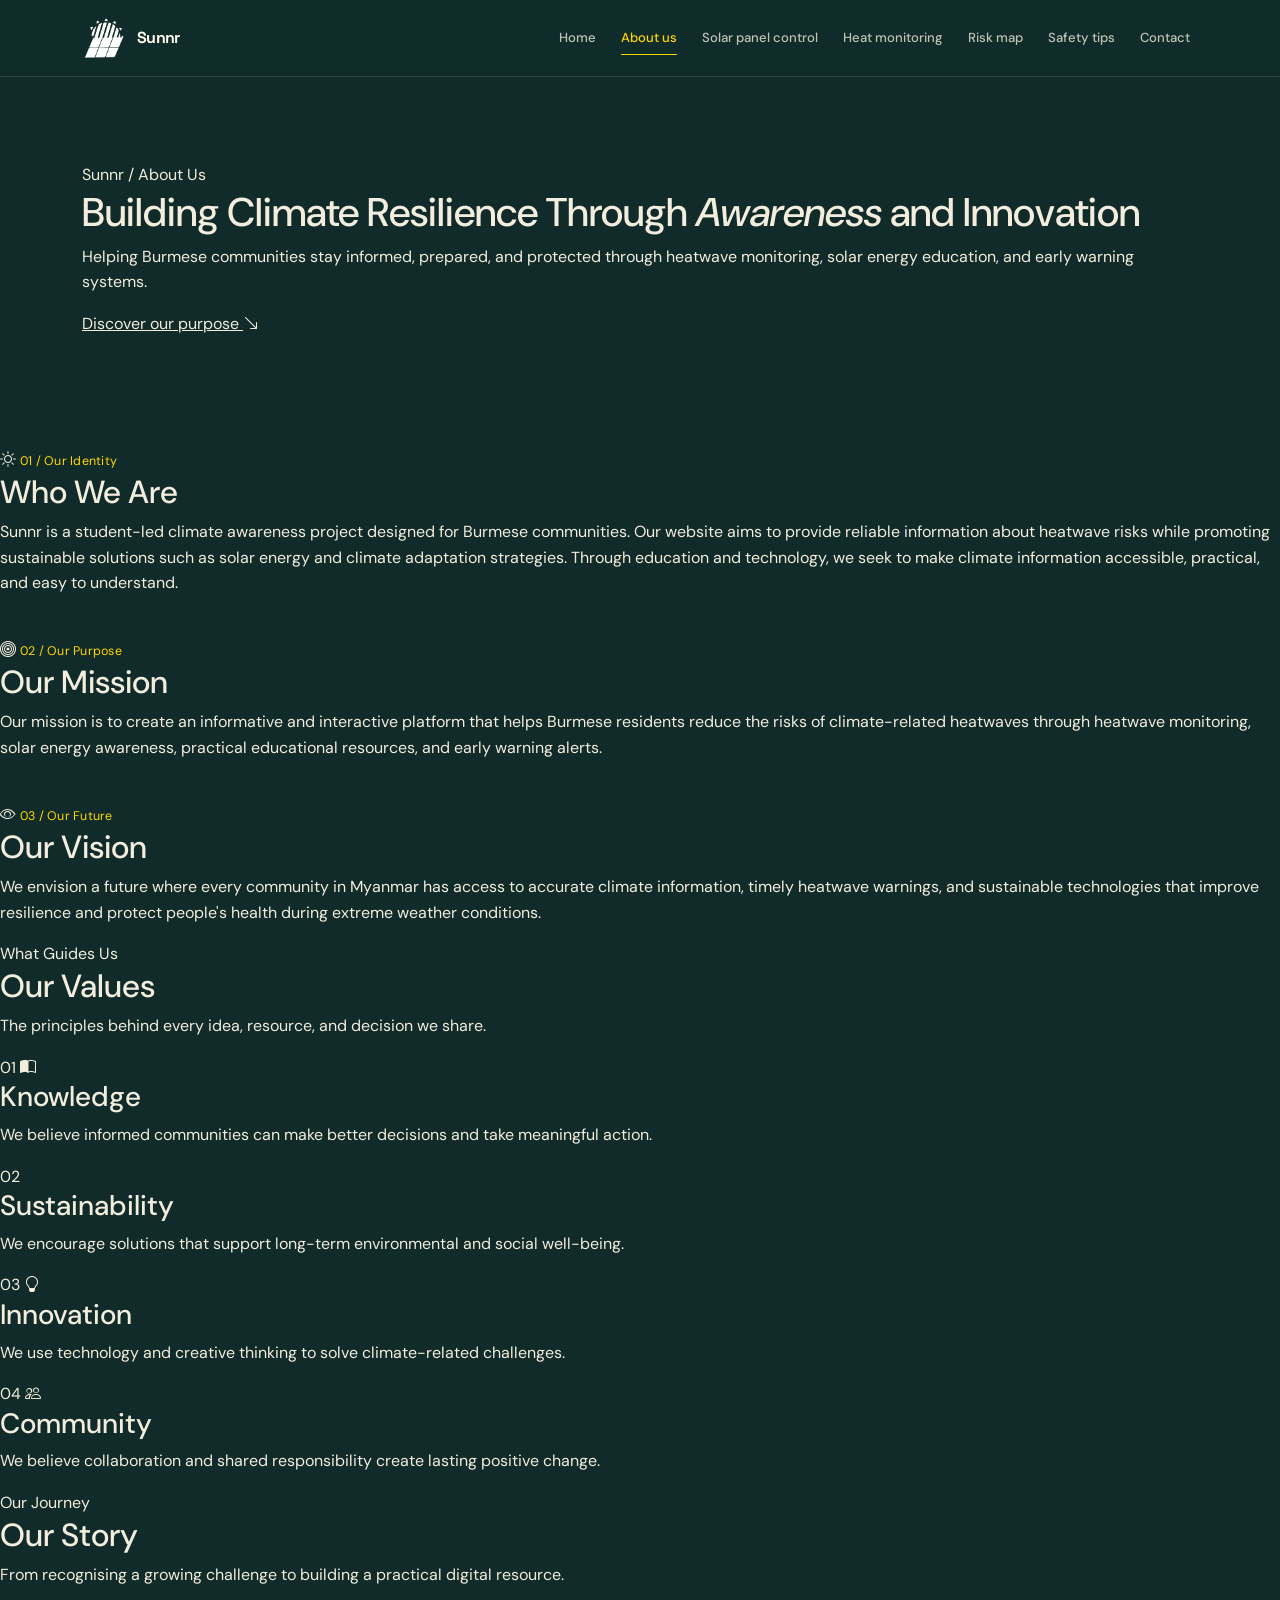
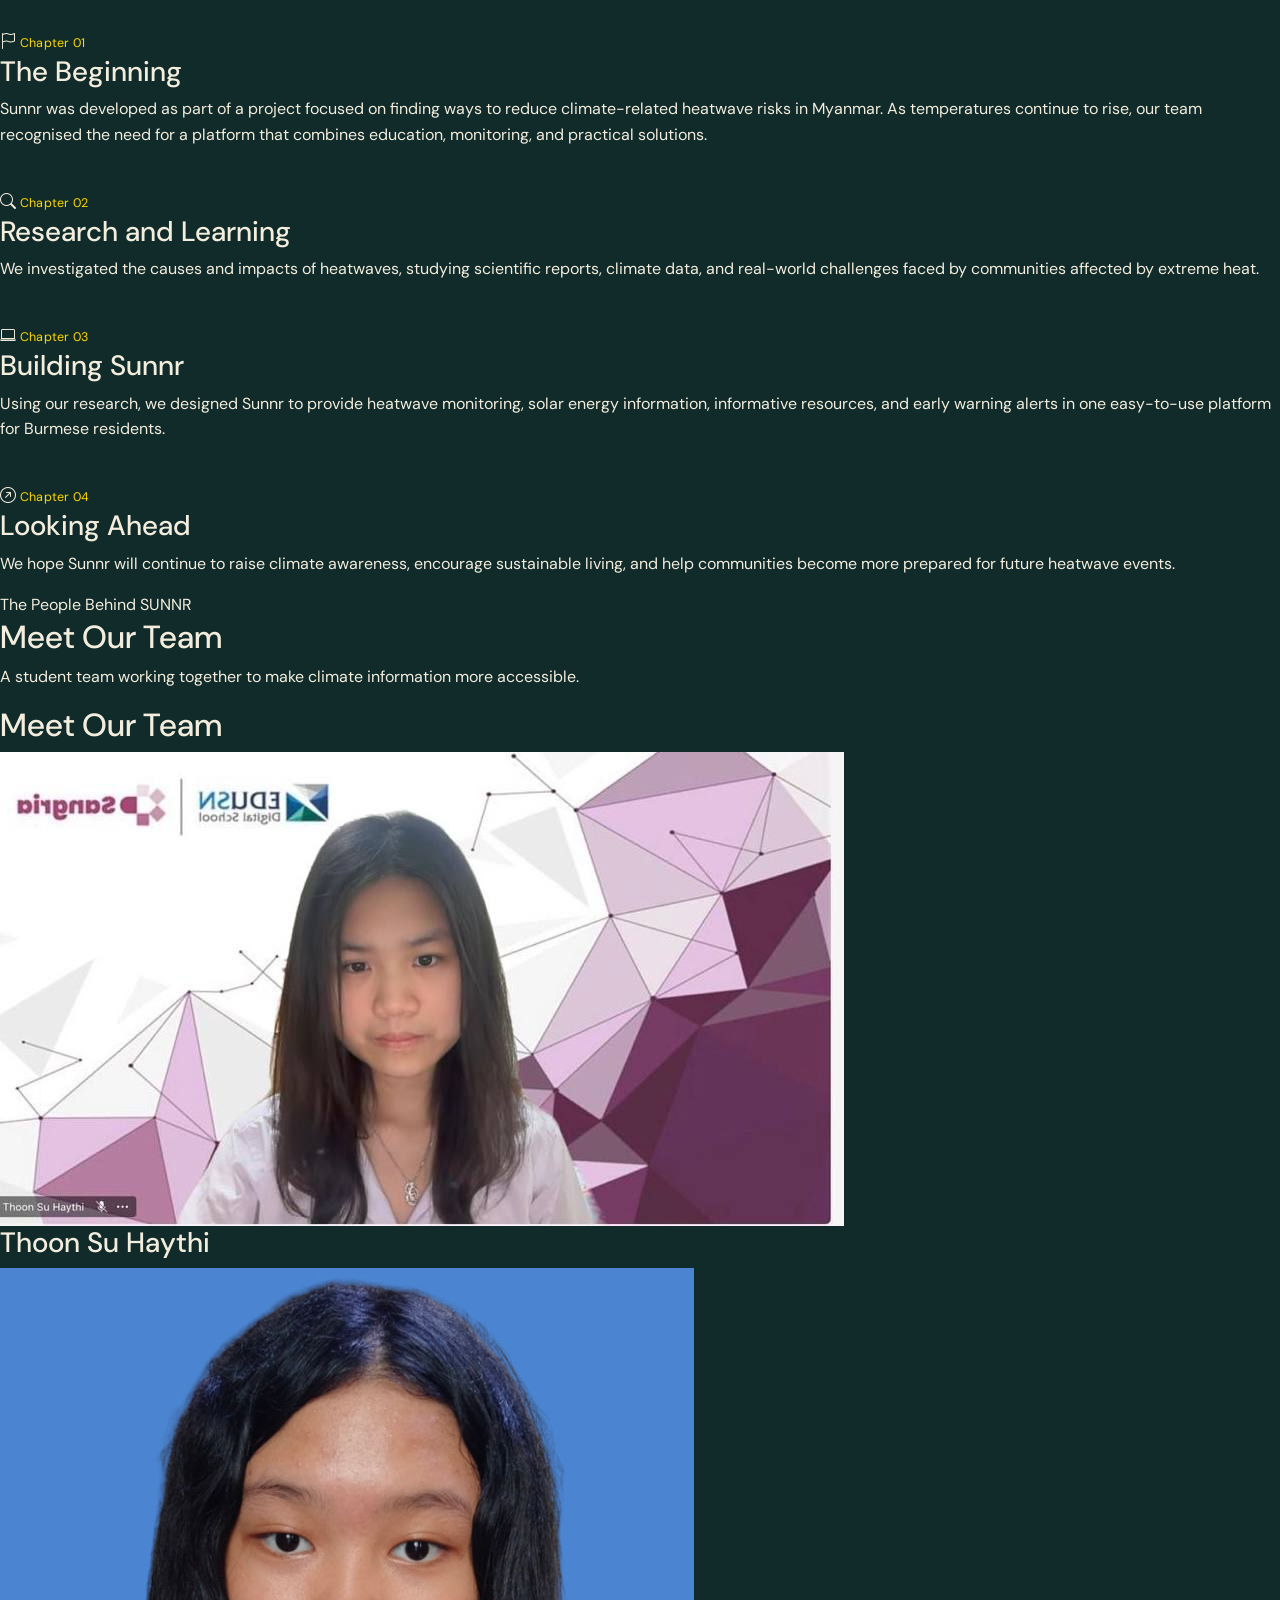
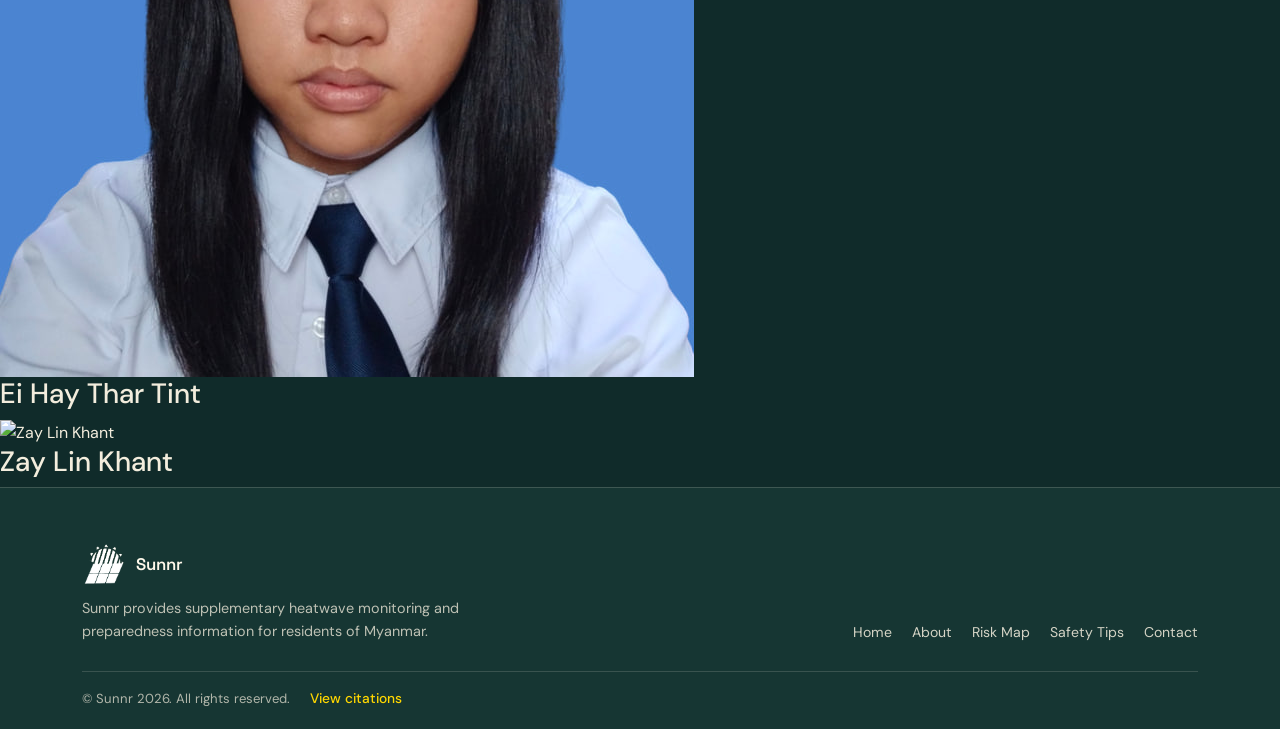
==== commit 96eb881a: "Merge branch 'main' of https://github.com/zaylinkhant02/sunnr" ====
--- a/about.html
+++ b/about.html
@@ -57,7 +57,7 @@
                 </div>
                 <div class="about-text">
                     <span class="card-icon"><i class="bi bi-sun"></i></span>
-                    <span class="eyebrow">01 / OUR IDENTITY</span>
+                    <span class="eyebrow">01 / Our Identity</span>
                     <h2>Who We Are</h2>
                     <p>Sunnr is a student-led climate awareness project designed for Burmese communities. Our website aims to provide reliable information about heatwave risks while promoting sustainable solutions such as solar energy and climate adaptation strategies. Through education and technology, we seek to make climate information accessible, practical, and easy to understand.</p>
                 </div>
@@ -69,7 +69,7 @@
                 </div>
                 <div class="about-text">
                     <span class="card-icon"><i class="bi bi-bullseye"></i></span>
-                    <span class="eyebrow">02 / OUR PURPOSE</span>
+                    <span class="eyebrow">02 / Our Purpose</span>
                     <h2>Our Mission</h2>
                     <p>Our mission is to create an informative and interactive platform that helps Burmese residents reduce the risks of climate-related heatwaves through heatwave monitoring, solar energy awareness, practical educational resources, and early warning alerts.</p>
                 </div>
@@ -81,7 +81,7 @@
                 </div>
                 <div class="about-text">
                     <span class="card-icon"><i class="bi bi-eye"></i></span>
-                    <span class="eyebrow">03 / OUR FUTURE</span>
+                    <span class="eyebrow">03 / Our Future </span>
                     <h2>Our Vision</h2>
                     <p>We envision a future where every community in Myanmar has access to accurate climate information, timely heatwave warnings, and sustainable technologies that improve resilience and protect people's health during extreme weather conditions.</p>
                 </div>
@@ -89,7 +89,7 @@
 
             <section class="values-section reveal">
                 <div class="section-heading">
-                    <span class="section-tag">WHAT GUIDES US</span>
+                    <span class="section-tag">What Guides Us</span>
                     <h2>Our Values</h2>
                     <p>The principles behind every idea, resource, and decision we share.</p>
                 </div>
@@ -123,7 +123,7 @@
 
             <section class="story-section">
                 <div class="section-heading reveal">
-                    <span class="section-tag">OUR JOURNEY</span>
+                    <span class="section-tag">Our Journey</span>
                     <h2>Our Story</h2>
                     <p>From recognising a growing challenge to building a practical digital resource.</p>
                 </div>
@@ -134,7 +134,7 @@
                     </div>
                     <div class="about-text">
                         <span class="card-icon"><i class="bi bi-flag"></i></span>
-                        <span class="eyebrow">CHAPTER 01</span>
+                        <span class="eyebrow">Chapter 01</span>
                         <h3>The Beginning</h3>
                         <p>Sunnr was developed as part of a project focused on finding ways to reduce climate-related heatwave risks in Myanmar. As temperatures continue to rise, our team recognised the need for a platform that combines education, monitoring, and practical solutions.</p>
                     </div>
@@ -146,7 +146,7 @@
                     </div>
                     <div class="about-text">
                         <span class="card-icon"><i class="bi bi-search"></i></span>
-                        <span class="eyebrow">CHAPTER 02</span>
+                        <span class="eyebrow">Chapter 02</span>
                         <h3>Research and Learning</h3>
                         <p>We investigated the causes and impacts of heatwaves, studying scientific reports, climate data, and real-world challenges faced by communities affected by extreme heat.</p>
                     </div>
@@ -158,7 +158,7 @@
                     </div>
                     <div class="about-text">
                         <span class="card-icon"><i class="bi bi-laptop"></i></span>
-                        <span class="eyebrow">CHAPTER 03</span>
+                        <span class="eyebrow">Chapter 03</span>
                         <h3>Building Sunnr</h3>
                         <p>Using our research, we designed Sunnr to provide heatwave monitoring, solar energy information, informative resources, and early warning alerts in one easy-to-use platform for Burmese residents.</p>
                     </div>
@@ -170,7 +170,7 @@
                     </div>
                     <div class="about-text">
                         <span class="card-icon"><i class="bi bi-arrow-up-right-circle"></i></span>
-                        <span class="eyebrow">CHAPTER 04</span>
+                        <span class="eyebrow">Chapter 04</span>
                         <h3>Looking Ahead</h3>
                         <p>We hope Sunnr will continue to raise climate awareness, encourage sustainable living, and help communities become more prepared for future heatwave events.</p>
                     </div>
@@ -179,7 +179,7 @@
 
             <section class="group-member reveal">
                 <div class="section-heading">
-                    <span class="section-tag">THE PEOPLE BEHIND SUNNR</span>
+                    <span class="section-tag">The People Behind SUNNR</span>
                     <h2>Meet Our Team</h2>
                     <p>A student team working together to make climate information more accessible.</p>
                 </div>
@@ -229,6 +229,6 @@
     </footer>
 
     <script src="https://cdn.jsdelivr.net/npm/bootstrap@5.3.3/dist/js/bootstrap.bundle.min.js"></script>
-    <script src="about.js"></script>
+    <script src="script.js"></script>
 </body>
 </html>
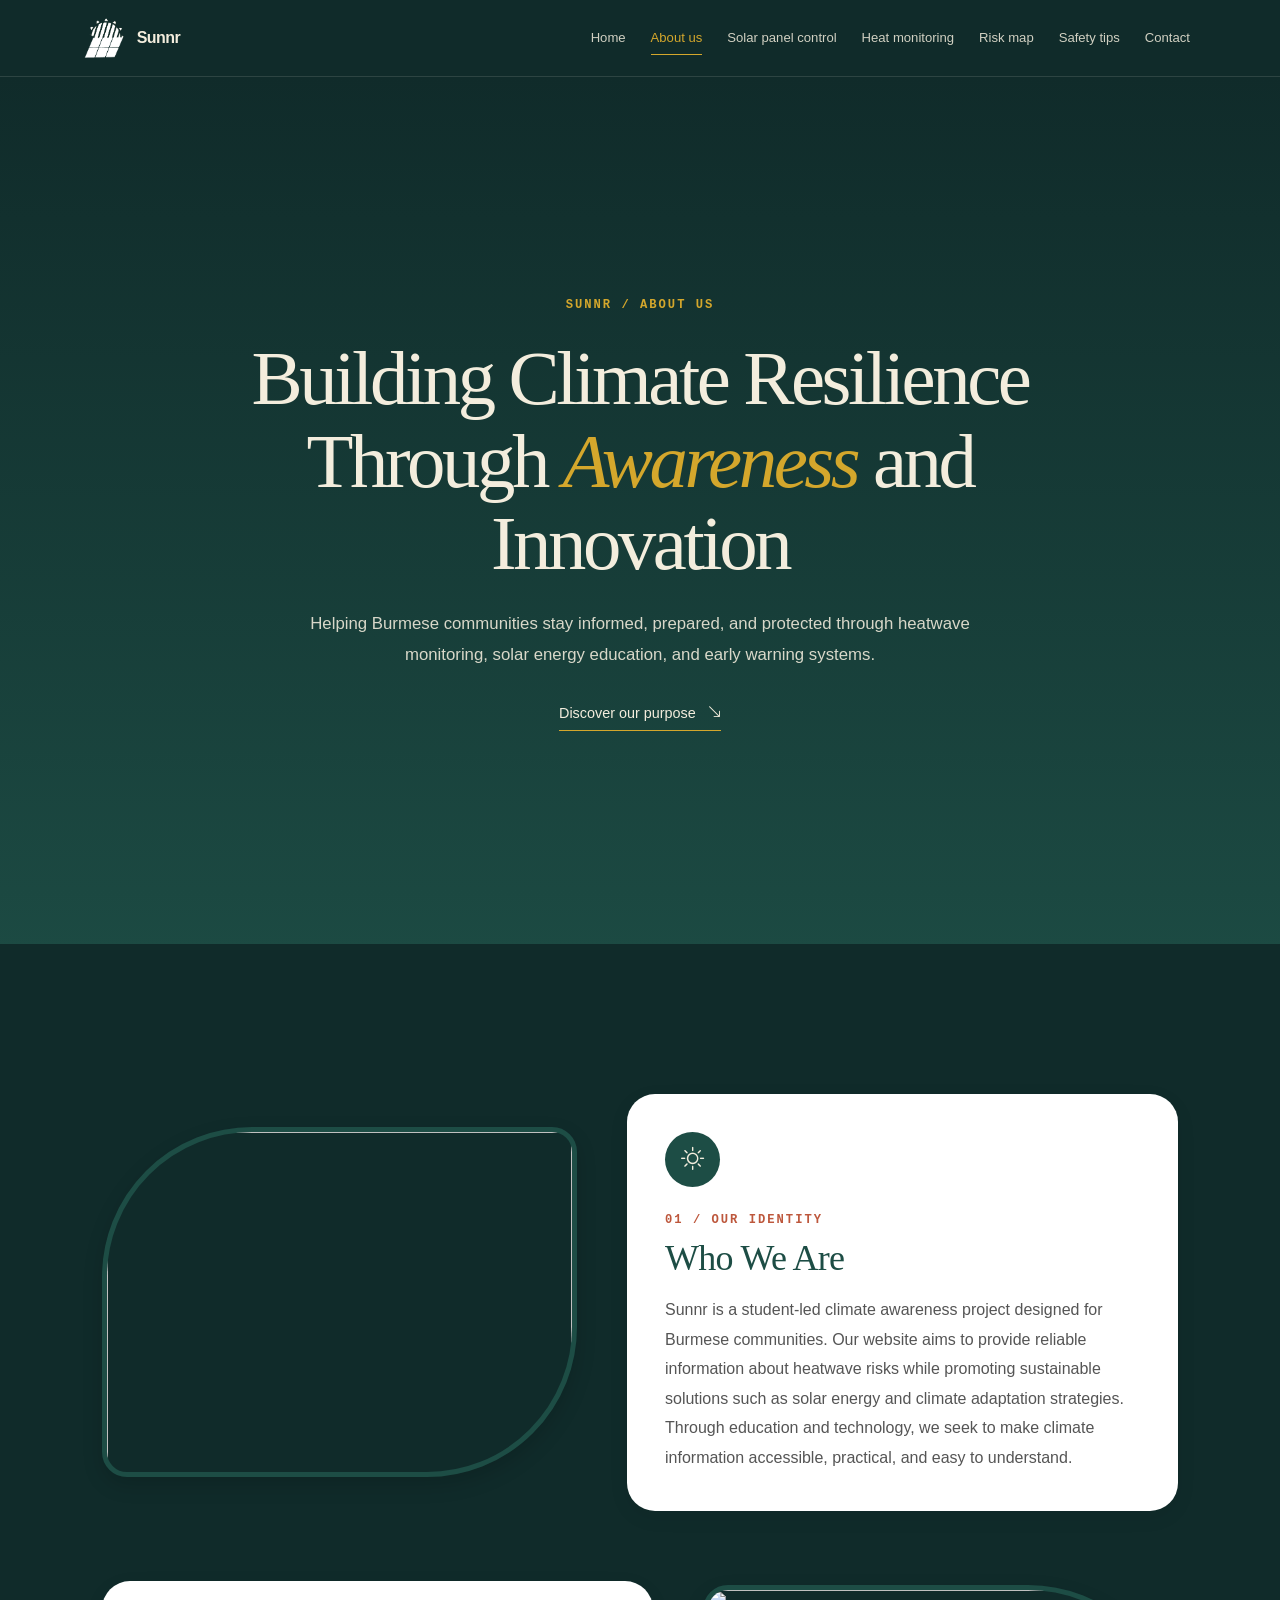
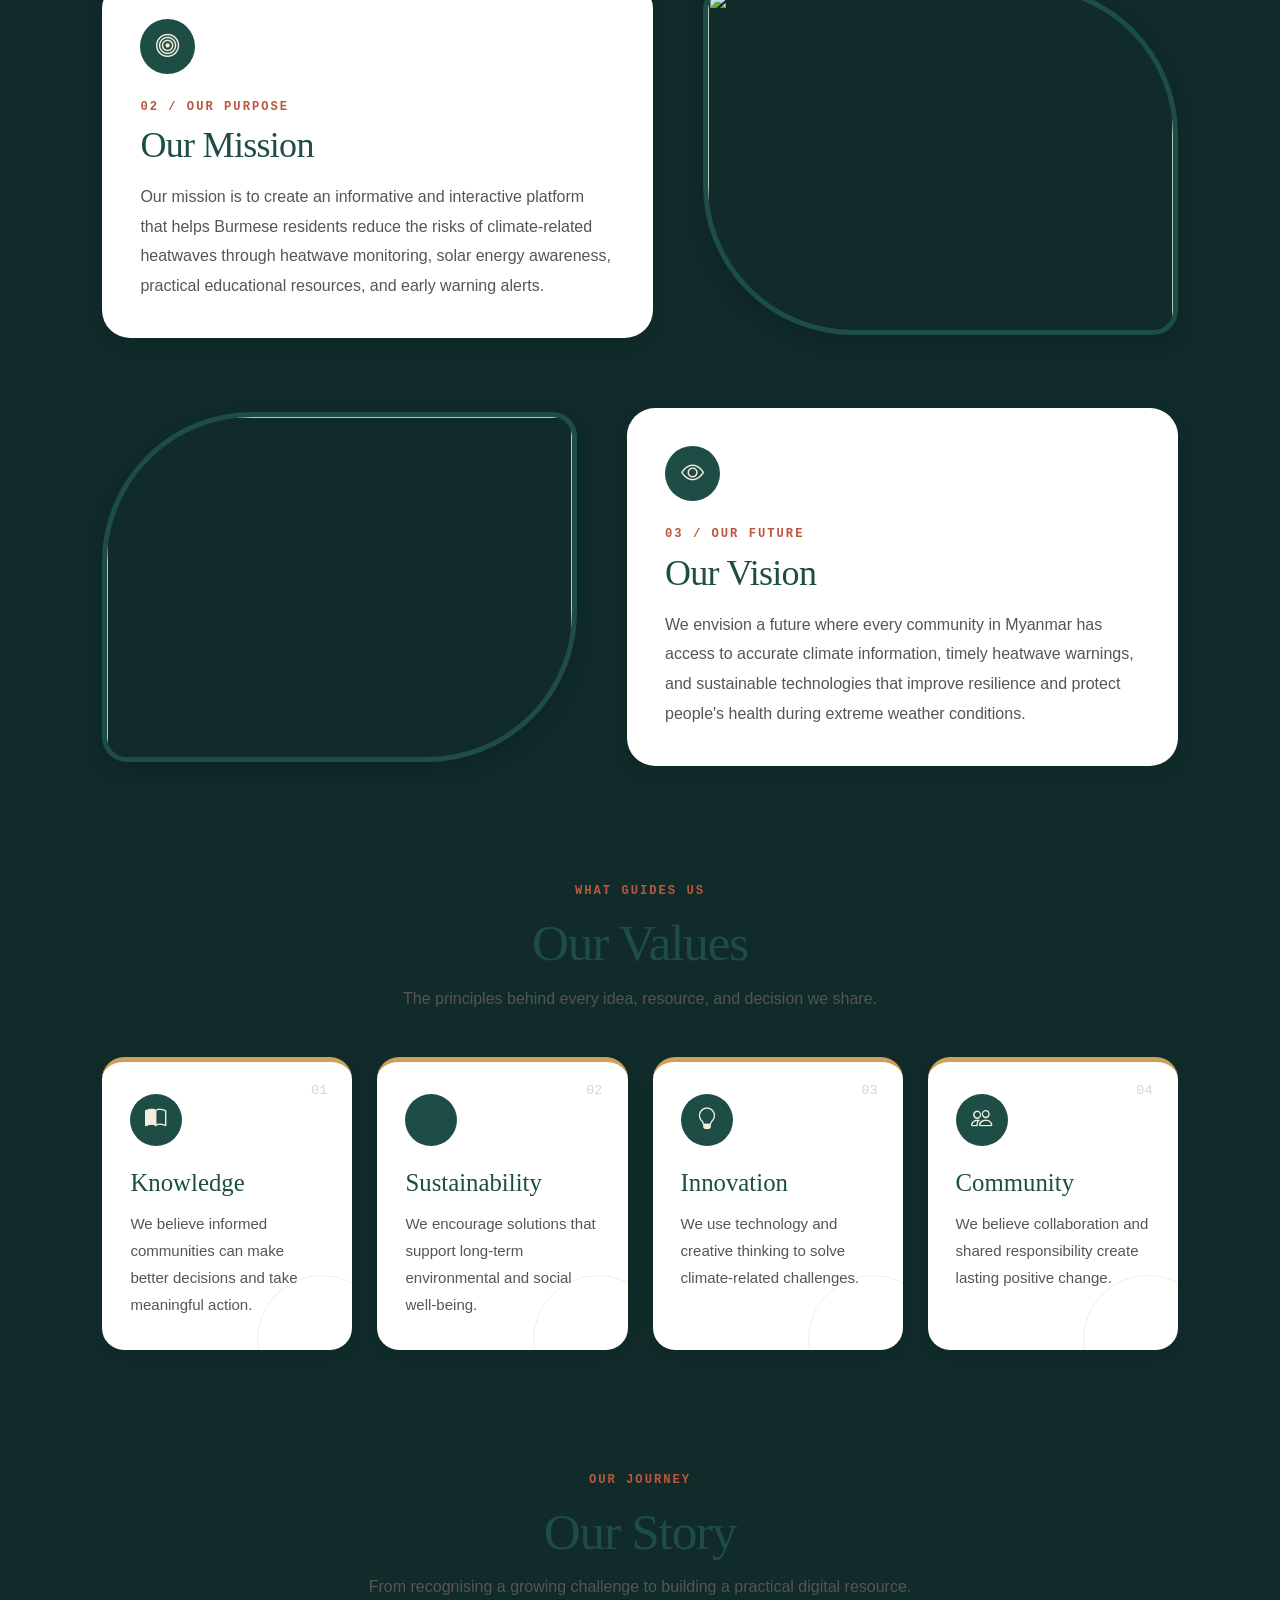
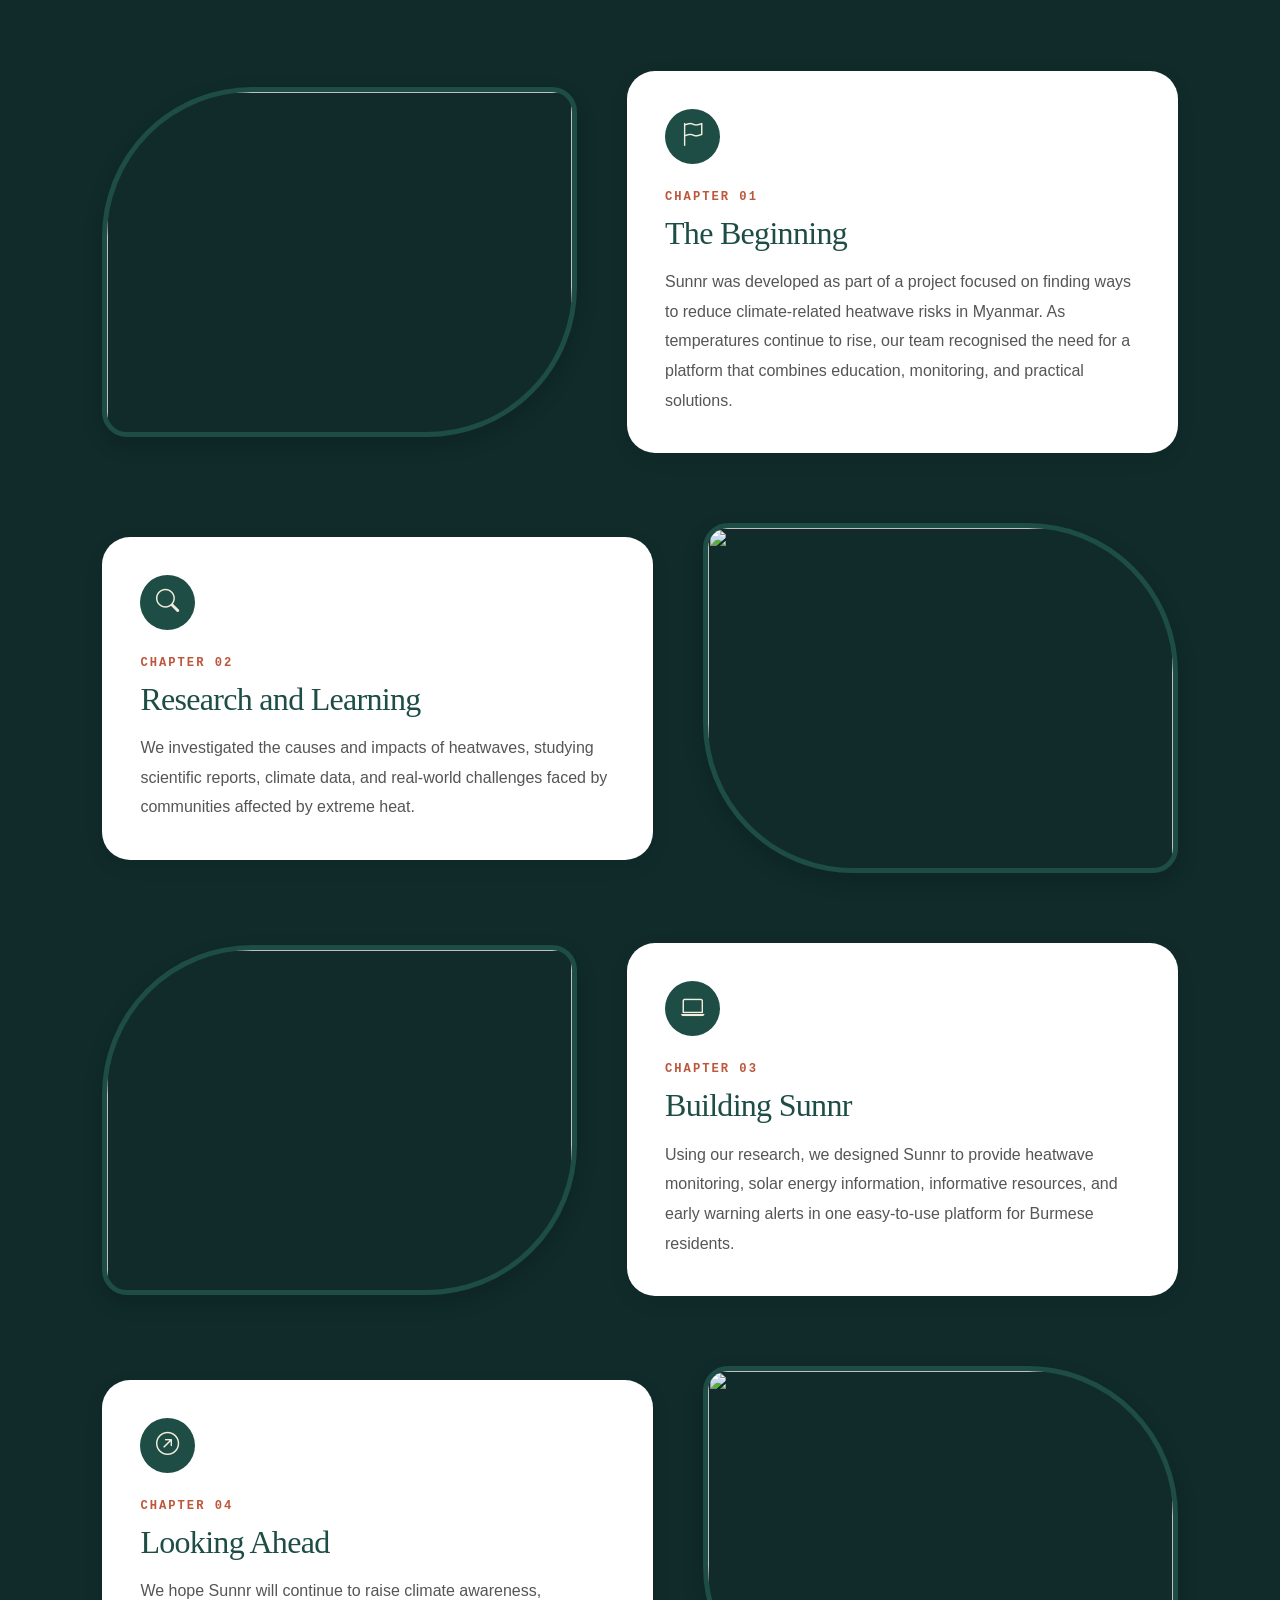
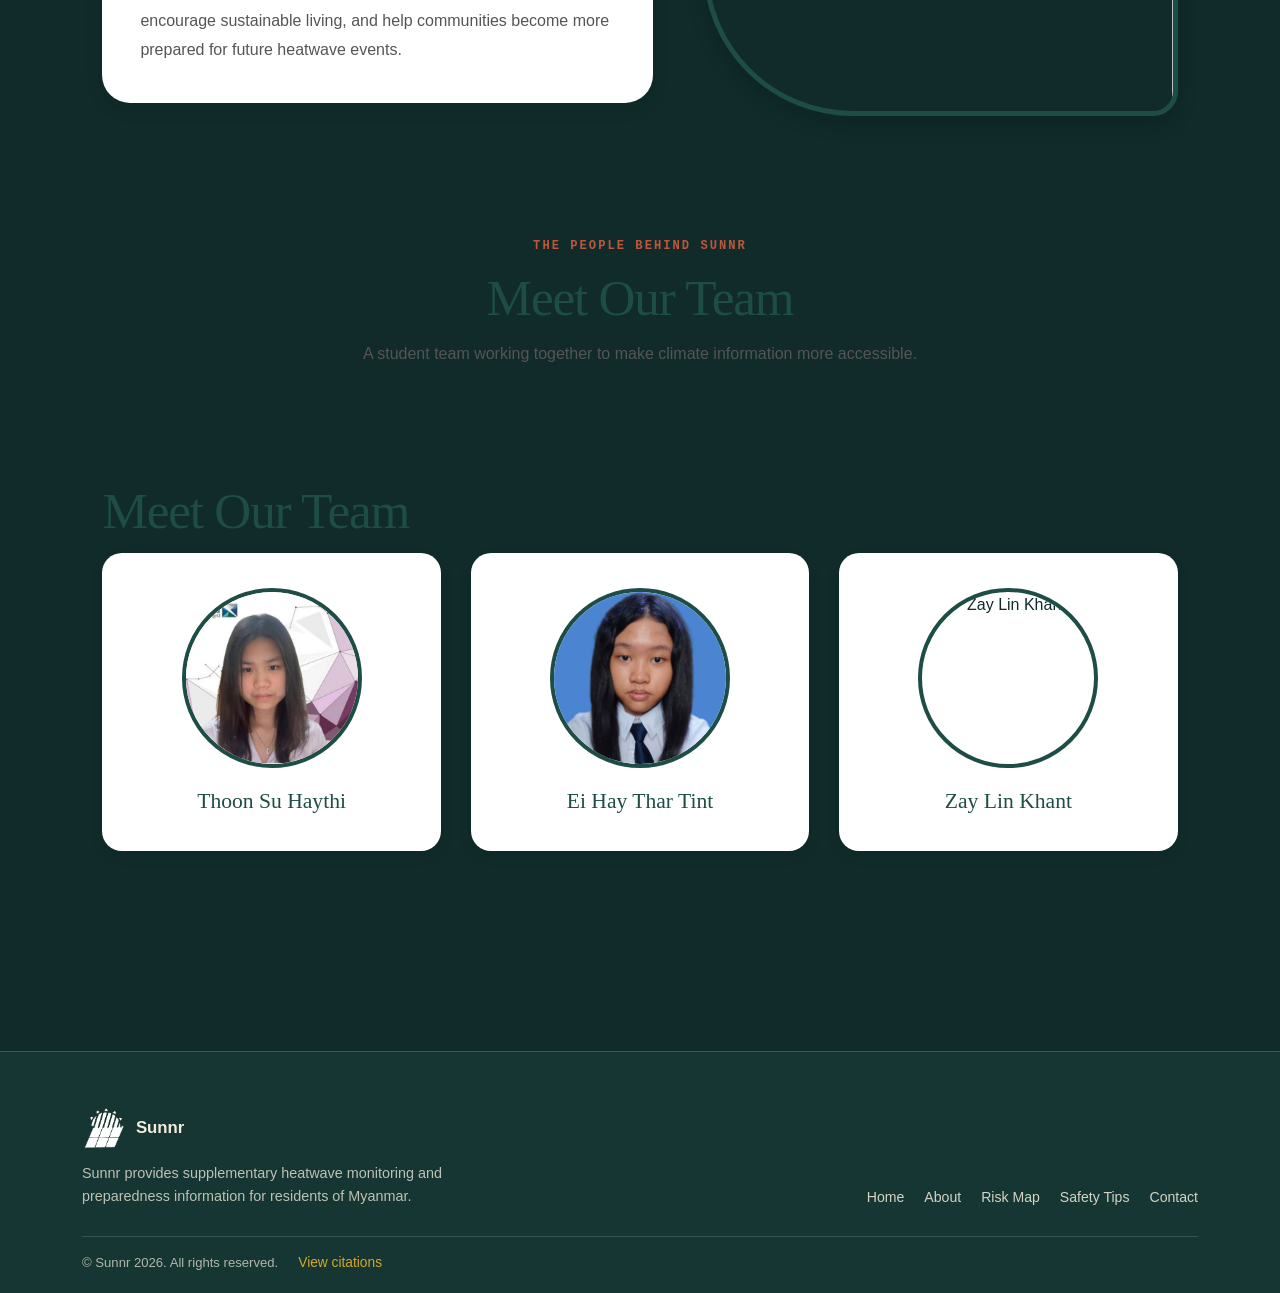
==== commit 45052d35: "fix(ui): add favicon to about.html and contact.html" ====
--- a/about.html
+++ b/about.html
@@ -5,6 +5,7 @@
     <meta name="viewport" content="width=device-width, initial-scale=1.0">
     <meta name="description" content="Learn about Sunnr, a student-led climate awareness project helping Burmese communities prepare for extreme heat.">
     <title>About Us | Sunnr</title>
+    <link rel="icon" type="image/png" href="assets/images/logo.png">
 
     <link rel="preconnect" href="https://fonts.googleapis.com">
     <link rel="preconnect" href="https://fonts.gstatic.com" crossorigin>
--- a/about.css
+++ b/about.css
@@ -0,0 +1,670 @@
+:root {
+  --green: #1d4d45;
+  --green-light: #2f6b61;
+  --gold: #cda15b;
+  --cream: #f3eddd;
+  --white: #ffffff;
+  --text: #555;
+  --dark-green: #102b2a;
+  --cream-bright: #f3eddd;
+  --yellow: #d4a72c;
+  --terracotta: #bd573c;
+  --serif: Georgia, "Times New Roman", serif;
+  --mono: "Courier New", monospace;
+  --sans: Arial, sans-serif;
+  --heading: Georgia, "Times New Roman", serif;
+}
+
+* {
+  box-sizing: border-box;
+}
+
+html {
+  scroll-behavior: smooth;
+}
+
+body {
+  margin: 0;
+  color: var(--dark-green);
+  background: var(--cream);
+  font-family: var(--sans);
+  -webkit-font-smoothing: antialiased;
+}
+
+.site-header {
+  position: relative;
+  z-index: 1000;
+  width: 100%;
+  background: var(--dark-green);
+}
+
+.site-navbar {
+  min-height: 76px;
+  padding: 10px 0;
+  background: var(--dark-green);
+}
+
+.site-brand {
+  display: inline-flex;
+  align-items: center;
+  gap: .75rem;
+  color: var(--cream-bright);
+  font: 600 1.05rem/1 Arial, sans-serif;
+  letter-spacing: .02em;
+  text-decoration: none;
+  white-space: nowrap;
+}
+
+.site-brand img {
+  display: block;
+  width: auto;
+  height: 40px;
+  max-width: min(160px, 42vw);
+  object-fit: contain;
+}
+
+.site-brand > .brand-word {
+  display: inline-flex;
+  align-items: center;
+  font: 700 1rem/1 Arial, sans-serif;
+  letter-spacing: -.035em;
+}
+
+.site-brand:hover {
+  color: var(--yellow);
+}
+
+.site-navbar .navbar-nav {
+  gap: clamp(0px, .7vw, 12px);
+}
+
+.site-navbar .nav-link {
+  position: relative;
+  padding: 13px 9px;
+  color: rgba(243,237,221,.85);
+  font: 500 .82rem/1.4 Arial, sans-serif;
+  white-space: nowrap;
+  transition: color .3s ease;
+}
+
+.site-navbar .nav-link:hover,
+.site-navbar .nav-link:focus-visible,
+.site-navbar .nav-link.active {
+  color: var(--yellow);
+}
+
+.site-navbar .nav-link::after {
+  content: "";
+  position: absolute;
+  right: 8px;
+  bottom: 5px;
+  left: 8px;
+  height: 1px;
+  background: var(--yellow);
+  transform: scaleX(0);
+  transform-origin: left;
+  transition: transform .3s ease;
+}
+
+.site-navbar .nav-link:hover::after,
+.site-navbar .nav-link:focus-visible::after,
+.site-navbar .nav-link.active::after {
+  transform: scaleX(1);
+}
+
+.site-navbar .navbar-toggler {
+  padding: 9px;
+  border: 1px solid rgba(243,237,221,.5);
+  box-shadow: none;
+}
+
+.site-navbar .navbar-toggler:focus {
+  box-shadow: 0 0 0 2px rgba(212,167,44,.3);
+}
+
+.menu-icon,
+.menu-icon::before,
+.menu-icon::after {
+  display: block;
+  width: 22px;
+  height: 2px;
+  background: var(--cream);
+}
+
+.menu-icon {
+  position: relative;
+}
+
+.menu-icon::before,
+.menu-icon::after {
+  position: absolute;
+  left: 0;
+  content: "";
+}
+
+.menu-icon::before { top: -7px; }
+.menu-icon::after { top: 7px; }
+
+@media (max-width: 1199.98px) {
+  .site-navbar .navbar-nav {
+      align-items: stretch !important;
+      gap: 0;
+      padding: 12px 0 8px;
+  }
+
+  .site-navbar .nav-link {
+      padding: 10px 0;
+  }
+
+  .site-navbar .nav-link::after {
+      right: auto;
+      bottom: 5px;
+      left: 0;
+      width: 42px;
+  }
+}
+
+@media (max-width: 767.98px) {
+  .site-navbar { min-height: 66px; }
+}
+
+/* HERO */
+.about-hero {
+  position: relative;
+  overflow: hidden;
+  padding: clamp(5rem, 10vw, 8rem) 20px;
+  color: var(--cream);
+  text-align: center;
+  background:
+      linear-gradient(rgba(16,43,42,.88), rgba(29,77,69,.91)),
+      url("https://images.unsplash.com/photo-1470252649378-9c29740c9fa8?auto=format&fit=crop&w=1800&q=85") center/cover;
+}
+
+.hero-content {
+  max-width: 1000px;
+}
+
+.section-tag,
+.eyebrow {
+  display: inline-block;
+  color: var(--terracotta);
+  font: 600 .76rem/1.5 "Courier New", monospace;
+  letter-spacing: 2px;
+  text-transform: uppercase;
+}
+
+.about-hero .section-tag {
+  color: var(--yellow);
+}
+
+.about-hero h1 {
+  max-width: 950px;
+  margin: 22px auto;
+  font: 500 clamp(2.7rem, 6vw, 5.3rem)/1.08 Georgia, "Times New Roman", serif;
+  letter-spacing: -.045em;
+}
+
+.about-hero h1 em {
+  color: var(--yellow);
+  font-weight: 400;
+}
+
+.about-hero p {
+  max-width: 690px;
+  margin: 0 auto;
+  color: rgba(243,237,221,.88);
+  font: 400 1.05rem/1.85 Arial, sans-serif;
+}
+
+.hero-link {
+  display: inline-flex;
+  align-items: center;
+  gap: .7rem;
+  margin-top: 2rem;
+  padding-bottom: 7px;
+  border-bottom: 1px solid var(--yellow);
+  color: var(--cream);
+  font: 500 .9rem/1.4 Arial, sans-serif;
+  text-decoration: none;
+  transition: color .3s ease, gap .3s ease;
+}
+
+.hero-link:hover {
+  gap: 1rem;
+  color: var(--yellow);
+}
+.about-content {
+  padding: 80px 8%;
+}
+
+.about-card,
+.story-card {
+  display: flex;
+  align-items: center;
+  gap: 50px;
+  max-width: 1200px;
+  margin: 70px auto;
+}
+
+.left-card { flex-direction: row; }
+.right-card { flex-direction: row-reverse; }
+
+.about-image {
+  flex: 1;
+  min-width: 0;
+  overflow: visible;
+}
+
+.about-image img {
+  display: block;
+  width: 100%;
+  height: 350px;
+  object-fit: cover;
+  border: 5px solid var(--green);
+  box-shadow: 0 8px 20px rgba(0,0,0,.15);
+  transition: transform .4s ease, box-shadow .4s ease;
+}
+
+.left-card .about-image img {
+  border-radius: 150px 25px 150px 25px;
+}
+
+.right-card .about-image img {
+  border-radius: 25px 150px 25px 150px;
+}
+
+.about-image img:hover {
+  transform: translateY(-8px);
+  box-shadow: 0 18px 32px rgba(16,43,42,.22);
+}
+
+.about-text {
+  flex: 1;
+  min-width: 0;
+  padding: 38px;
+  border-radius: 28px;
+  background: var(--white);
+  box-shadow: 0 6px 20px rgba(0,0,0,.07);
+}
+
+.card-icon {
+  display: flex;
+  align-items: center;
+  justify-content: center;
+  width: 55px;
+  height: 55px;
+  margin-bottom: 18px;
+  border-radius: 50%;
+  color: var(--cream);
+  background: var(--green);
+  font-size: 1.45rem;
+}
+
+.about-text .eyebrow {
+  margin-bottom: 8px;
+}
+
+.about-text h2,
+.about-text h3 {
+  margin: 0 0 15px;
+  color: var(--green);
+  font-family: var(--heading);
+  font-weight: 500;
+  letter-spacing: -.7px;
+}
+
+.about-text h2 { font-size: 2.25rem; }
+.about-text h3 { font-size: 2rem; }
+
+.about-text p {
+  margin: 0;
+  color: var(--text);
+  font: 400 1rem/1.85 Arial, sans-serif;
+}
+
+/* SECTION HEADINGS */
+.section-heading {
+  max-width: 700px;
+  margin: 0 auto 45px;
+  text-align: center;
+}
+
+.section-heading h2,
+.values-section > h2,
+.story-section > h2,
+.group-member > h2 {
+  margin: 12px 0;
+  color: var(--green);
+  font: 500 clamp(2.2rem, 4vw, 3.2rem)/1.15 Georgia, "Times New Roman", serif;
+  letter-spacing: -1.2px;
+}
+
+.section-heading p {
+  margin: 0;
+  color: var(--text);
+  font: 400 1rem/1.7 Arial, sans-serif;
+}
+.values-section {
+  max-width: 1200px;
+  margin: 110px auto 0;
+}
+
+.values-grid {
+  display: grid;
+  grid-template-columns: repeat(auto-fit, minmax(230px, 1fr));
+  gap: 25px;
+}
+
+.value-card {
+  position: relative;
+  overflow: hidden;
+  min-height: 275px;
+  padding: 32px 28px;
+  border-top: 5px solid var(--gold);
+  border-radius: 22px;
+  background: var(--white);
+  box-shadow: 0 5px 15px rgba(0,0,0,.05);
+  transition: transform .4s ease, box-shadow .4s ease, border-color .4s ease;
+}
+
+.value-card::after {
+  position: absolute;
+  right: -35px;
+  bottom: -55px;
+  width: 130px;
+  height: 130px;
+  border: 1px solid rgba(205,161,91,.2);
+  border-radius: 50%;
+  content: "";
+  transition: transform .5s ease;
+}
+
+.value-card:hover {
+  transform: translateY(-10px);
+  border-top-color: var(--green-light);
+  box-shadow: 0 15px 30px rgba(29,77,69,.15);
+}
+
+.value-card:hover::after {
+  transform: scale(1.35);
+}
+
+.value-number {
+  position: absolute;
+  top: 22px;
+  right: 25px;
+  color: rgba(29,77,69,.22);
+  font: 400 .85rem/1 "Courier New", monospace;
+}
+
+.value-icon {
+  display: flex;
+  align-items: center;
+  justify-content: center;
+  width: 52px;
+  height: 52px;
+  margin-bottom: 22px;
+  border-radius: 50%;
+  color: var(--cream);
+  background: var(--green);
+  font-size: 1.35rem;
+  transition: background .3s ease, transform .3s ease;
+}
+
+.value-card:hover .value-icon {
+  transform: rotate(-7deg);
+  background: var(--terracotta);
+}
+
+.value-card h3 {
+  margin: 0 0 12px;
+  color: var(--green);
+  font: 500 1.55rem/1.2 Georgia, "Times New Roman", serif;
+  transition: color .3s ease;
+}
+
+.value-card:hover h3 { color: var(--terracotta); }
+
+.value-card p {
+  position: relative;
+  z-index: 1;
+  margin: 0;
+  color: var(--text);
+  font: 400 .94rem/1.8 Arial, sans-serif;
+}
+
+/* STORY */
+.story-section {
+  max-width: 1200px;
+  margin: 115px auto 0;
+}
+
+.story-card {
+  position: relative;
+}
+
+.group-member {
+  max-width: 1200px;
+  margin: 115px auto 20px;
+}
+
+.group-box {
+  display: grid;
+  grid-template-columns: repeat(3, 1fr);
+  gap: 30px;
+}
+
+.group-card {
+  padding: 35px 25px;
+  border-radius: 20px;
+  background: var(--white);
+  text-align: center;
+  box-shadow: 0 5px 15px rgba(0,0,0,.07);
+  transition: transform .35s ease, box-shadow .35s ease;
+}
+
+.group-card:hover {
+  transform: translateY(-7px);
+  box-shadow: 0 14px 26px rgba(16,43,42,.13);
+}
+
+.member-initial {
+  display: flex;
+  align-items: center;
+  justify-content: center;
+  width: 66px;
+  height: 66px;
+  margin: 0 auto 18px;
+  border: 1px solid var(--gold);
+  border-radius: 50%;
+  color: var(--cream);
+  background: var(--green);
+  font: 500 1.7rem/1 Georgia, "Times New Roman", serif;
+}
+
+.group-card h3 {
+  margin: 0;
+  color: var(--green);
+  font: 500 1.35rem/1.4 Georgia, "Times New Roman", serif;
+}
+.group-card img {
+  width: 180px;
+  height: 180px;
+  object-fit: cover;
+  border-radius: 50%;
+  border: 4px solid var(--green);
+  display: block;
+  margin: 0 auto 18px;
+}
+.site-footer {
+  margin-top: 100px;
+  padding: clamp(2.5rem, 5vw, 3.5rem) 0 1.25rem;
+  border-top: 1px solid rgba(243,237,221,.18);
+  background: #163633;
+}
+
+.footer-inner {
+  display: grid;
+  grid-template-columns: minmax(0, 1fr) minmax(0, 1fr);
+  align-items: start;
+  gap: 1.75rem 3rem;
+}
+
+.footer-inner .footer-copy { max-width: 440px; }
+
+.footer-inner .footer-brand {
+  display: inline-flex;
+  align-items: center;
+  gap: .7rem;
+  margin-bottom: .85rem;
+  color: var(--cream-bright);
+  font: 600 1.05rem/1.2 Arial, sans-serif;
+  text-decoration: none;
+}
+
+.footer-inner .footer-brand img {
+  display: block;
+  width: auto;
+  height: 40px;
+  max-width: 160px;
+  object-fit: contain;
+}
+
+.footer-inner .footer-copy p {
+  margin: 0;
+  color: rgba(243,237,221,.76);
+  font: 400 .9rem/1.6 Arial, sans-serif;
+}
+
+.footer-inner .footer-nav {
+  display: flex;
+  flex-wrap: wrap;
+  align-self: end;
+  justify-content: flex-end;
+  gap: .6rem 1.25rem;
+  padding: 0;
+}
+
+.footer-inner .footer-nav a {
+  color: rgba(243,237,221,.86);
+  font: 400 .88rem/1.5 Arial, sans-serif;
+  text-decoration: none;
+  transition: color .3s ease;
+}
+
+.footer-inner .footer-nav a:hover,
+.footer-inner .footer-nav a:focus-visible {
+  color: var(--yellow);
+}
+
+.footer-inner .footer-meta {
+  display: flex;
+  grid-column: 1 / -1;
+  align-items: center;
+  gap: .5rem 1.25rem;
+  padding-top: 1rem;
+  border-top: 1px solid rgba(243,237,221,.16);
+}
+
+.footer-inner .footer-copyright {
+  margin: 0;
+  color: rgba(243,237,221,.7);
+  font: 400 .82rem/1.5 Arial, sans-serif;
+}
+
+.footer-inner .footer-citations-link {
+  color: var(--yellow);
+  font: 500 .86rem/1.5 Arial, sans-serif;
+  text-decoration: none;
+}
+
+.footer-inner .footer-citations-link:hover,
+.footer-inner .footer-citations-link:focus-visible {
+  color: var(--cream-bright);
+  text-decoration: underline;
+  text-underline-offset: .2em;
+}
+.reveal {
+  opacity: 0;
+  transform: translateY(24px);
+  transition: opacity .7s ease, transform .7s ease;
+}
+
+.reveal.is-visible {
+  opacity: 1;
+  transform: translateY(0);
+}
+
+@media (max-width: 1199.98px) {
+  .site-navbar .navbar-nav {
+      gap: 0;
+      padding-top: 10px;
+  }
+}
+
+@media (max-width: 992px) {
+  .about-card,
+  .story-card,
+  .left-card,
+  .right-card {
+      flex-direction: column;
+  }
+
+  .about-image,
+  .about-text {
+      width: 100%;
+  }
+
+  .about-image img { height: 320px; }
+
+  .group-box { grid-template-columns: 1fr; }
+
+  .about-content { padding: 65px 6%; }
+}
+
+@media (max-width: 767.98px) {
+  .footer-inner {
+      grid-template-columns: 1fr;
+      gap: 1.25rem;
+  }
+
+  .footer-inner .footer-nav {
+      align-self: stretch;
+      justify-content: flex-start;
+  }
+
+  .footer-inner .footer-meta { flex-wrap: wrap; }
+}
+
+@media (max-width: 576px) {
+  .about-content { padding: 50px 6%; }
+  .about-hero { padding: 70px 20px; }
+  .about-hero h1 { font-size: 2.55rem; }
+  .about-hero p { font-size: .98rem; }
+  .about-text { padding: 27px; }
+  .about-text h2 { font-size: 1.9rem; }
+  .about-text h3 { font-size: 1.75rem; }
+  .about-image img { height: 250px; }
+  .values-section,
+  .story-section,
+  .group-member { margin-top: 80px; }
+  .value-card { min-height: 0; }
+}
+
+/* Respect reduced-motion preferences */
+@media (prefers-reduced-motion: reduce) {
+  html { scroll-behavior: auto; }
+
+  *,
+  *::before,
+  *::after {
+      scroll-behavior: auto !important;
+      transition-duration: .01ms !important;
+      animation-duration: .01ms !important;
+  }
+
+  .reveal {
+      opacity: 1;
+      transform: none;
+  }
+}
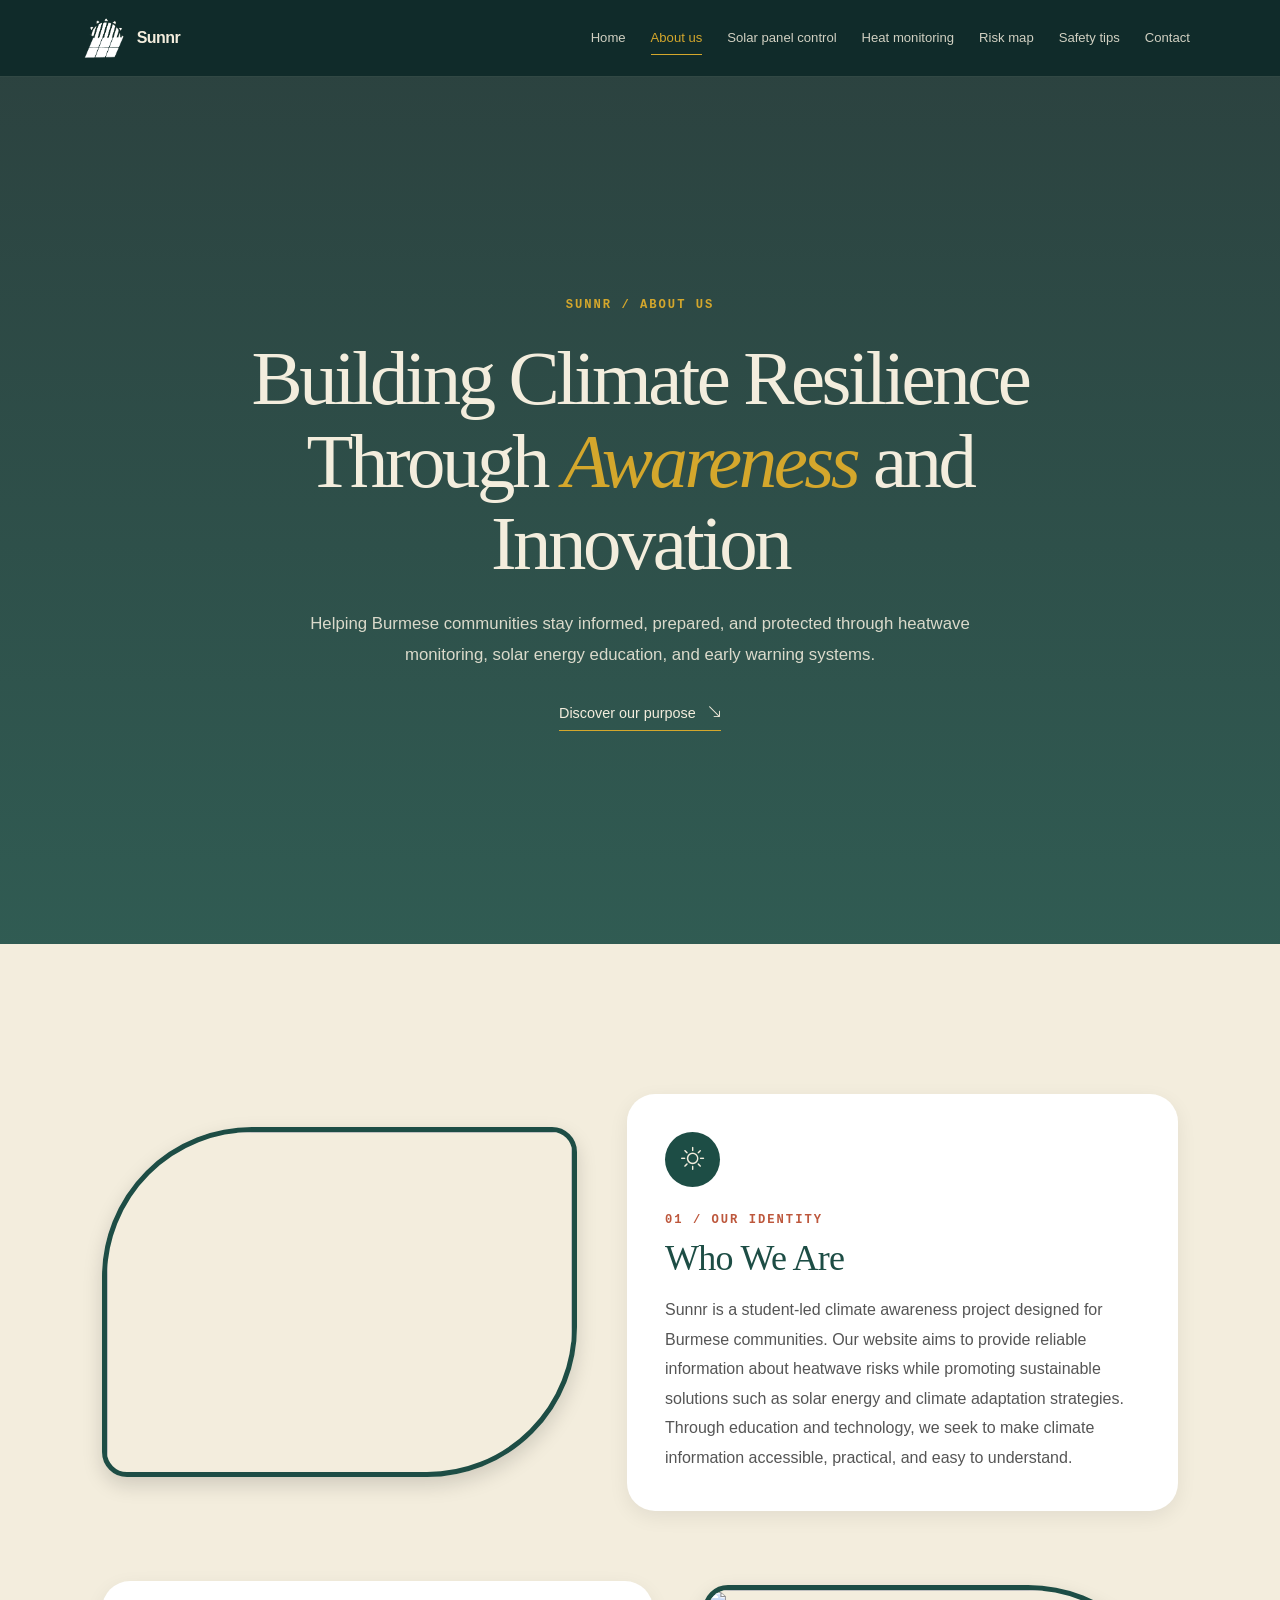
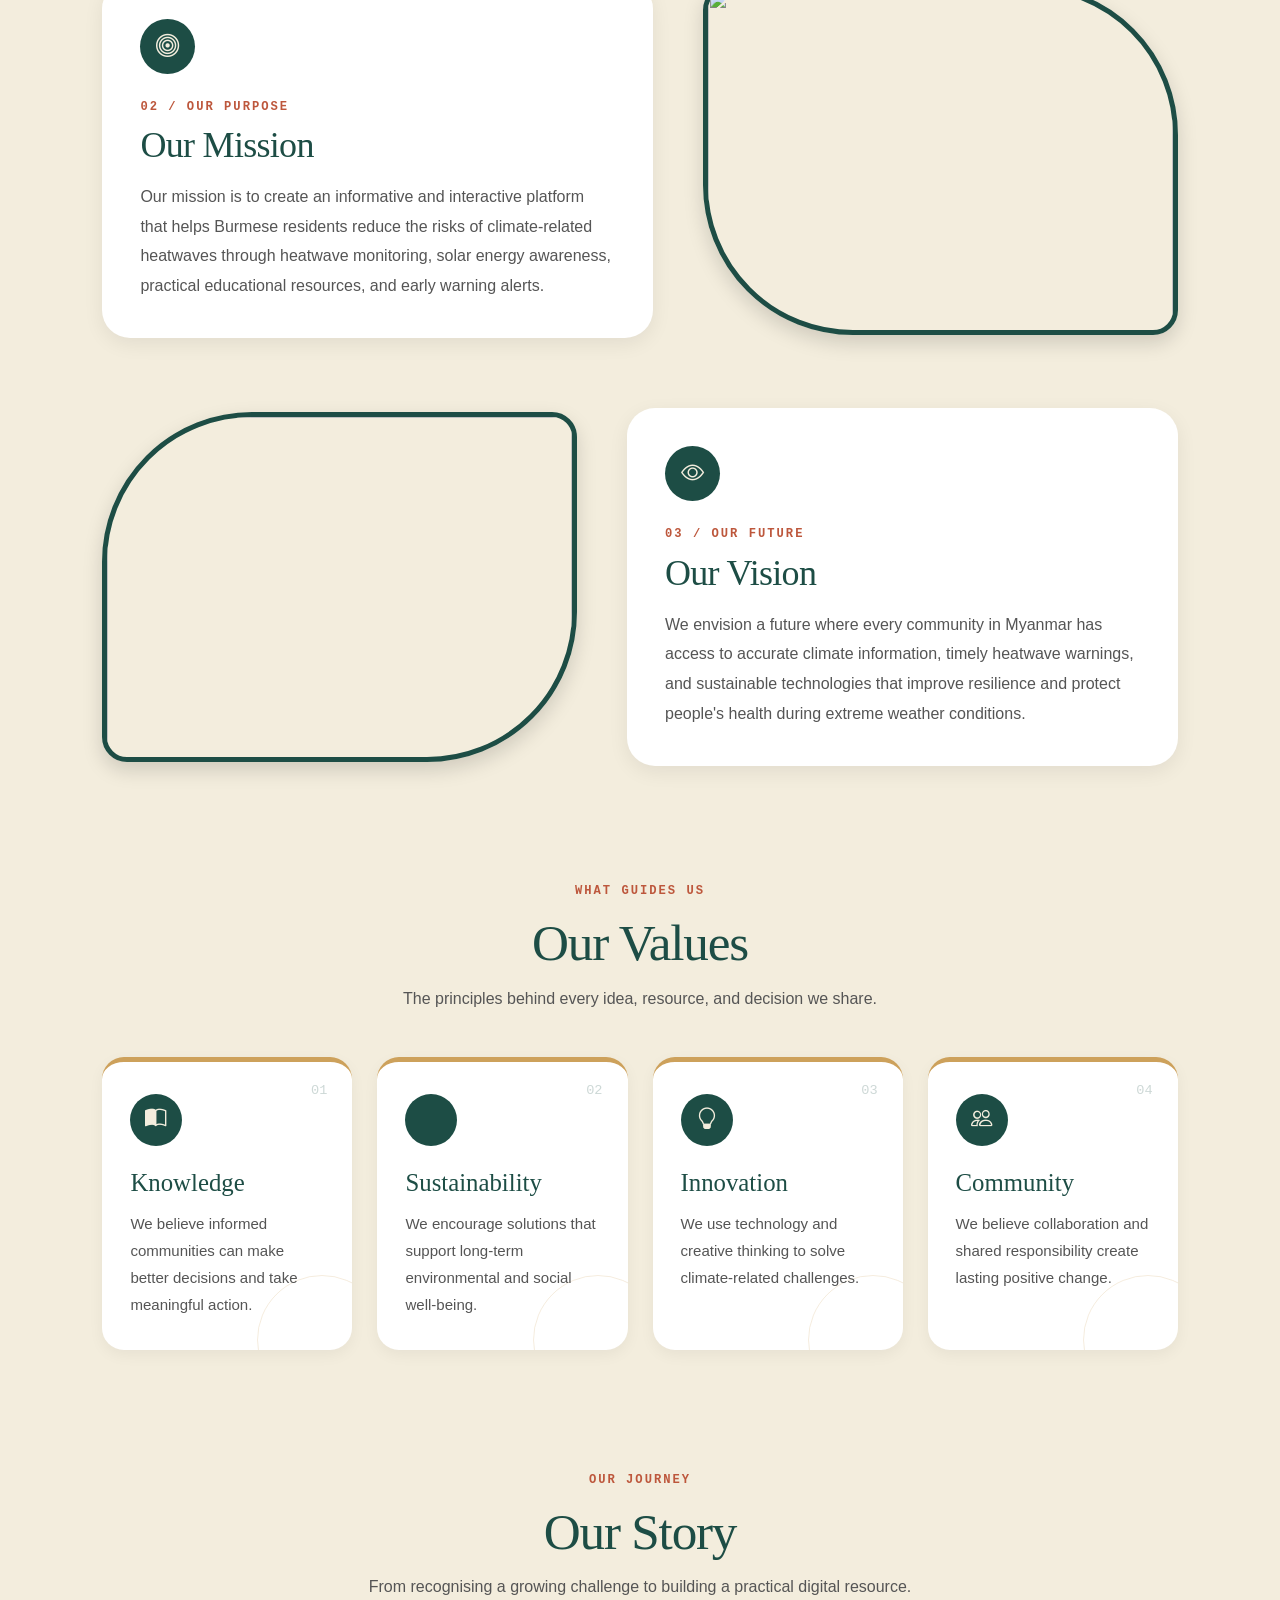
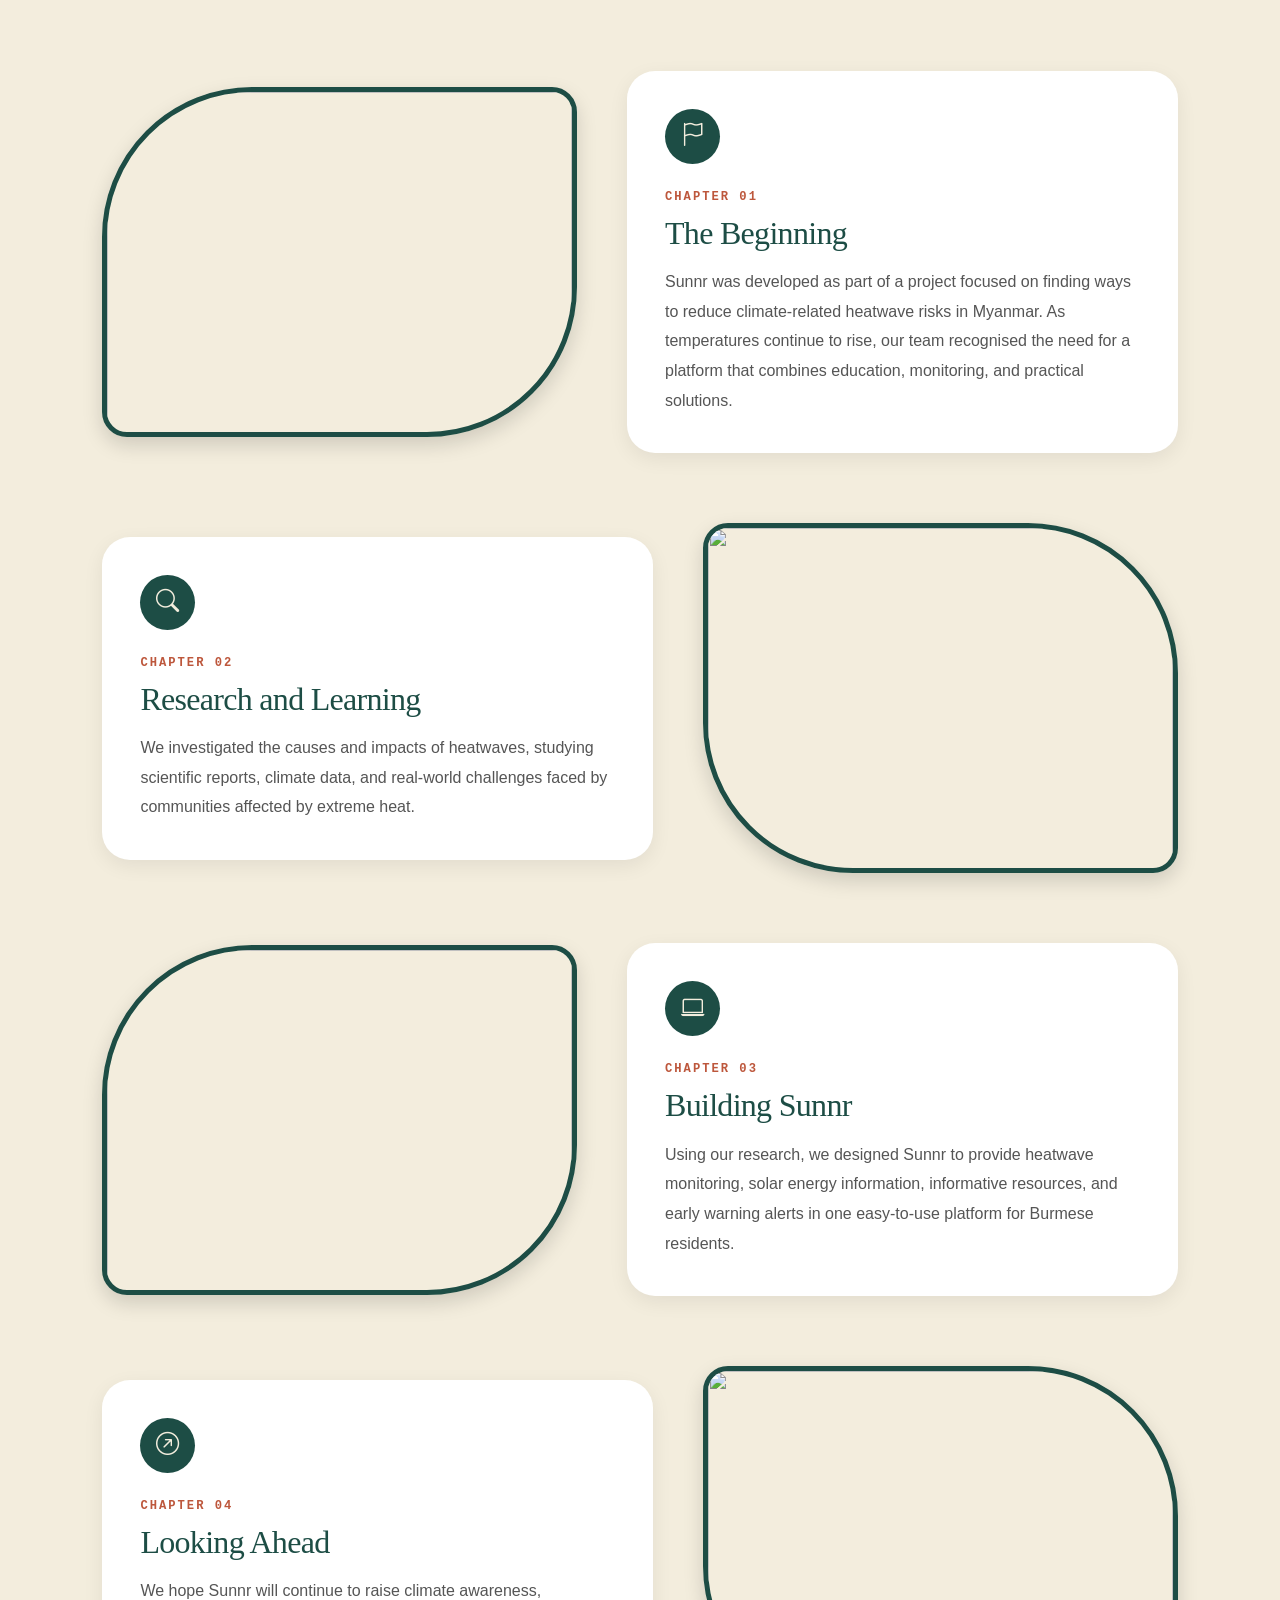
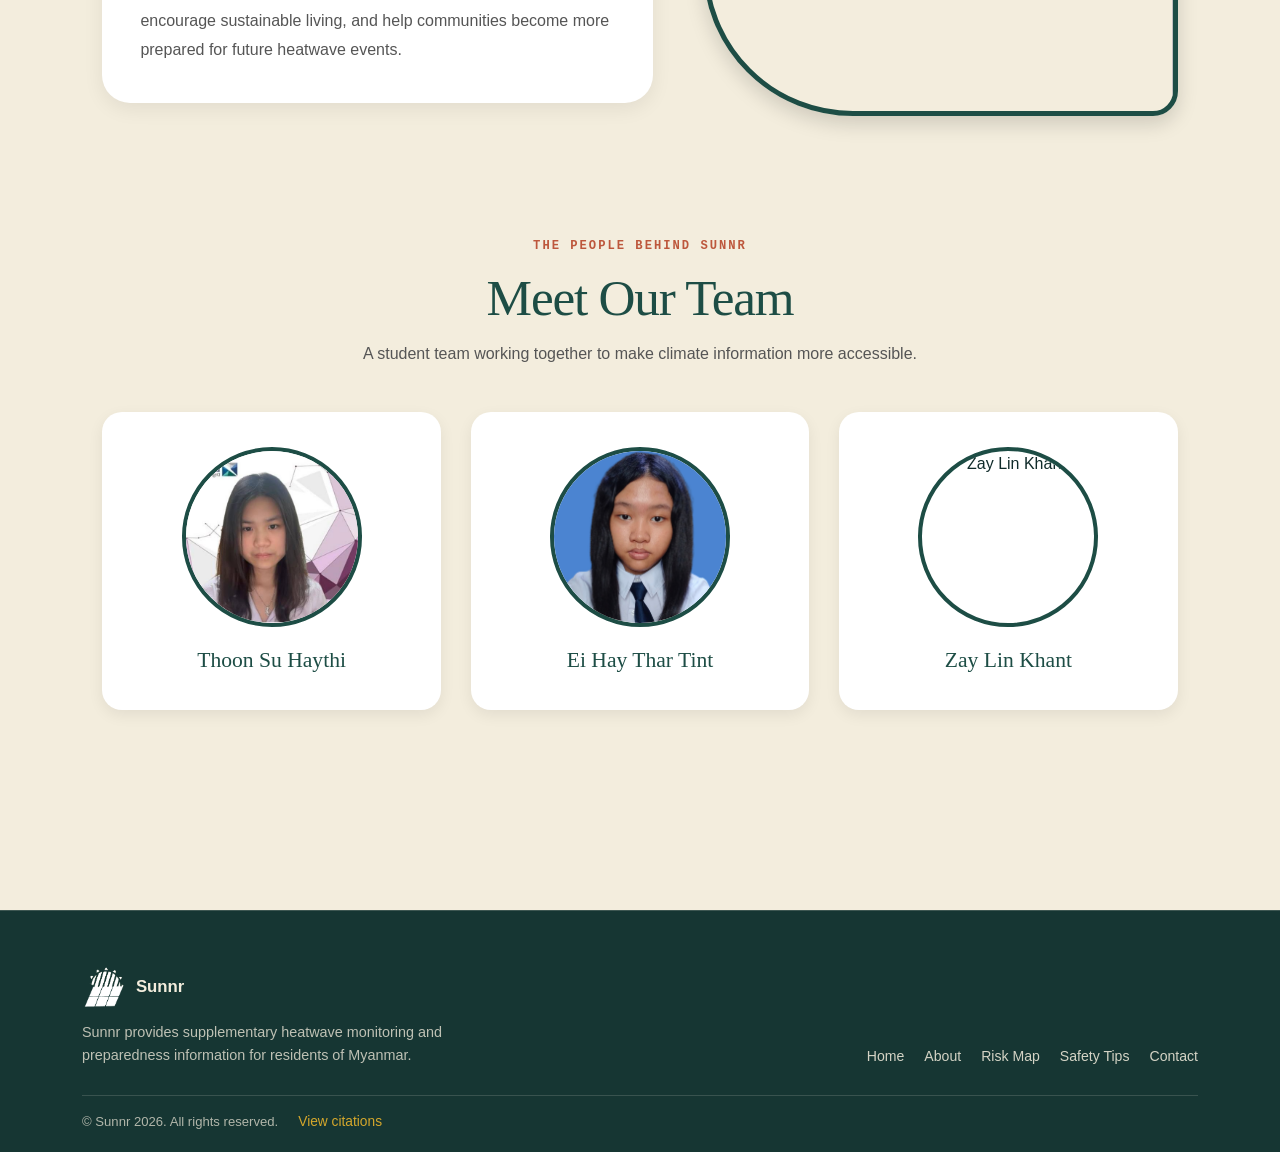
==== commit f5d3bbd4: "fix: from merge conflicts in about.html" ====
--- a/about.html
+++ b/about.html
@@ -184,23 +184,20 @@
                     <h2>Meet Our Team</h2>
                     <p>A student team working together to make climate information more accessible.</p>
                 </div>
-                <section class="group-member">
-                    <h2>Meet Our Team</h2>
-                    <div class="group-box">
-                        <div class="group-card">
-                            <img src="assets/images/thoonsu.jpg" alt="Thoon Su Haythi">
-                            <h3>Thoon Su Haythi</h3>
-                        </div>
-                        <div class="group-card">
-                            <img src="assets/images/Eihaythar.jpg" alt="Ei Hay Thar Tint">
-                            <h3>Ei Hay Thar Tint</h3>
-                        </div>
-                        <div class="group-card">
-                            <img src="assets/images/zlk.jpg" alt="Zay Lin Khant">
-                            <h3>Zay Lin Khant</h3>
-                        </div>
-                    </div>
-                </section>
+                <div class="group-box">
+                    <div class="group-card">
+                        <img src="assets/images/thoonsu.jpg" alt="Thoon Su Haythi">
+                        <h3>Thoon Su Haythi</h3>
+                    </div>
+                    <div class="group-card">
+                        <img src="assets/images/Eihaythar.jpg" alt="Ei Hay Thar Tint">
+                        <h3>Ei Hay Thar Tint</h3>
+                    </div>
+                    <div class="group-card">
+                        <img src="assets/images/zlk.jpg" alt="Zay Lin Khant">
+                        <h3>Zay Lin Khant</h3>
+                    </div>
+                </div>
             </section>
             
         </section>
--- a/about.css
+++ b/about.css
@@ -31,6 +31,11 @@
   -webkit-font-smoothing: antialiased;
 }
 
+body.site-body.about-page {
+  color: var(--dark-green);
+  background: var(--cream);
+}
+
 .site-header {
   position: relative;
   z-index: 1000;
@@ -234,6 +239,7 @@
   color: var(--yellow);
 }
 .about-content {
+  background: var(--cream);
   padding: 80px 8%;
 }
 
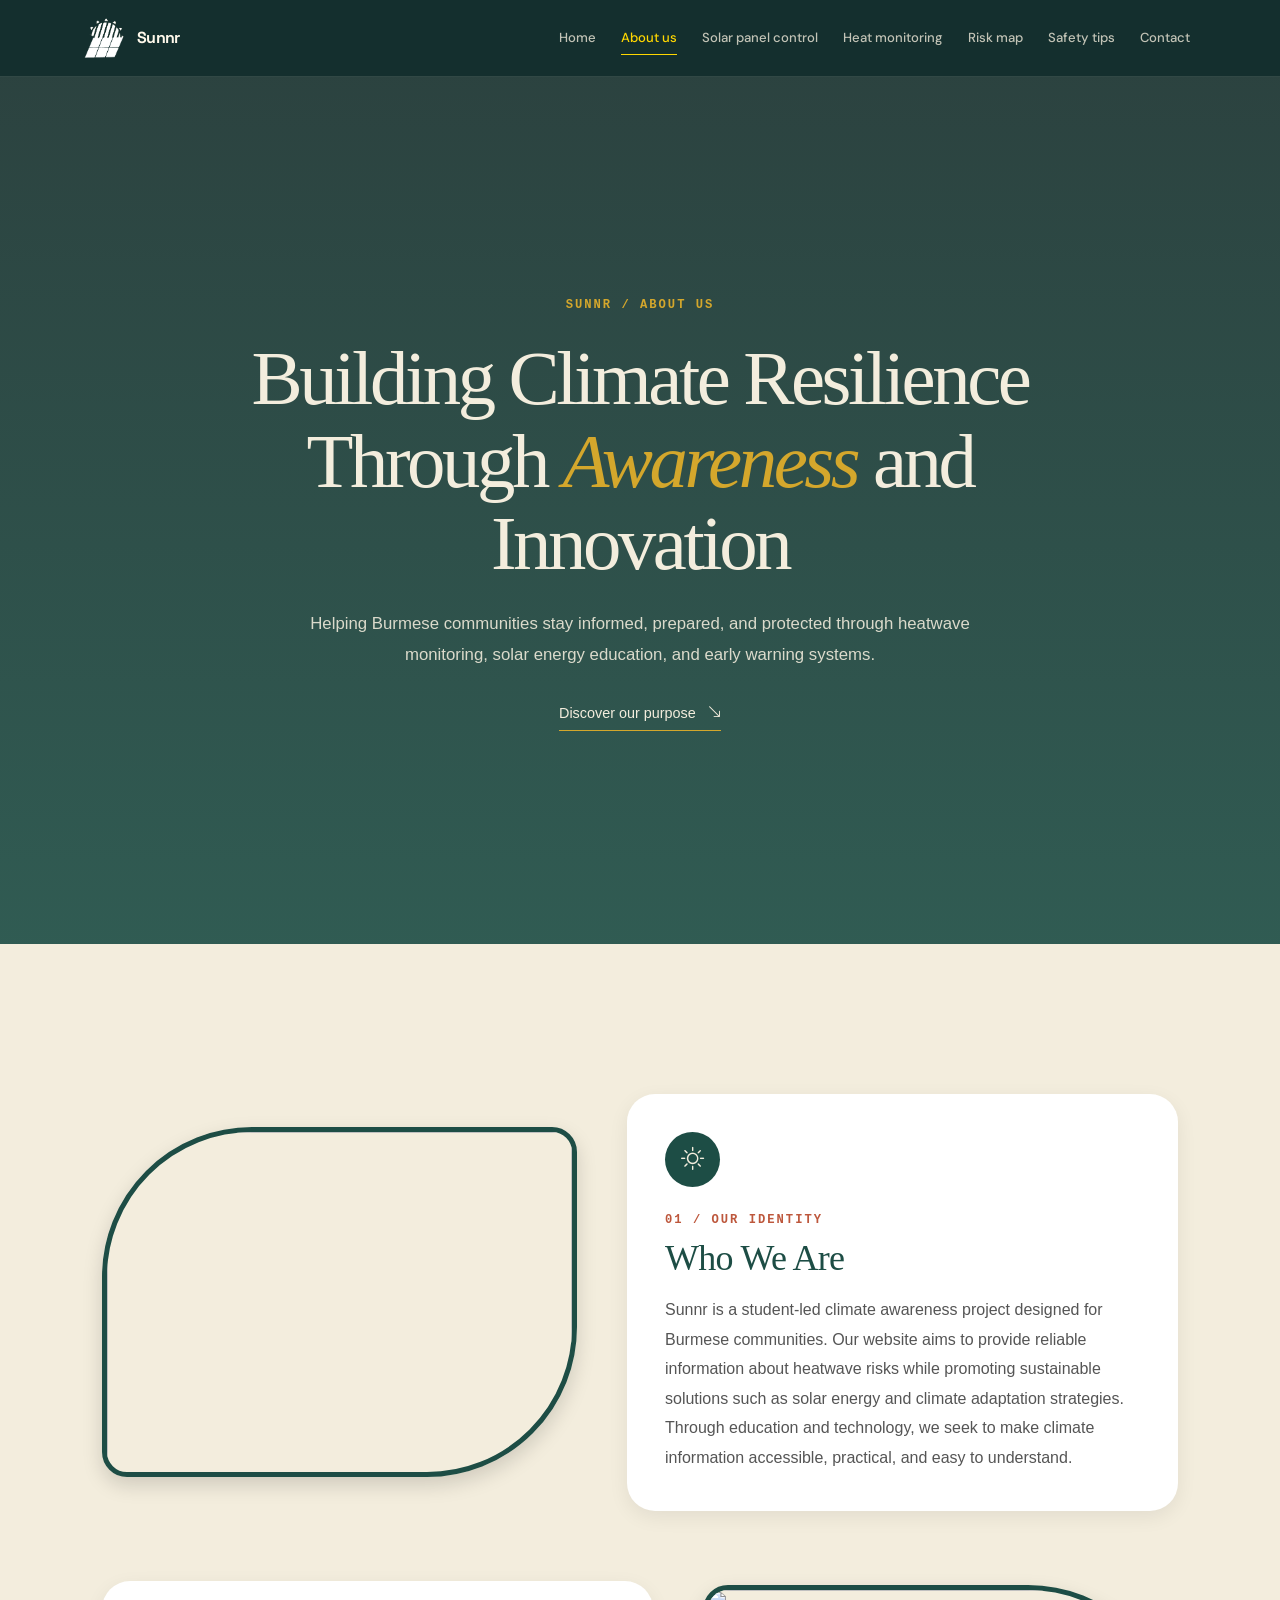
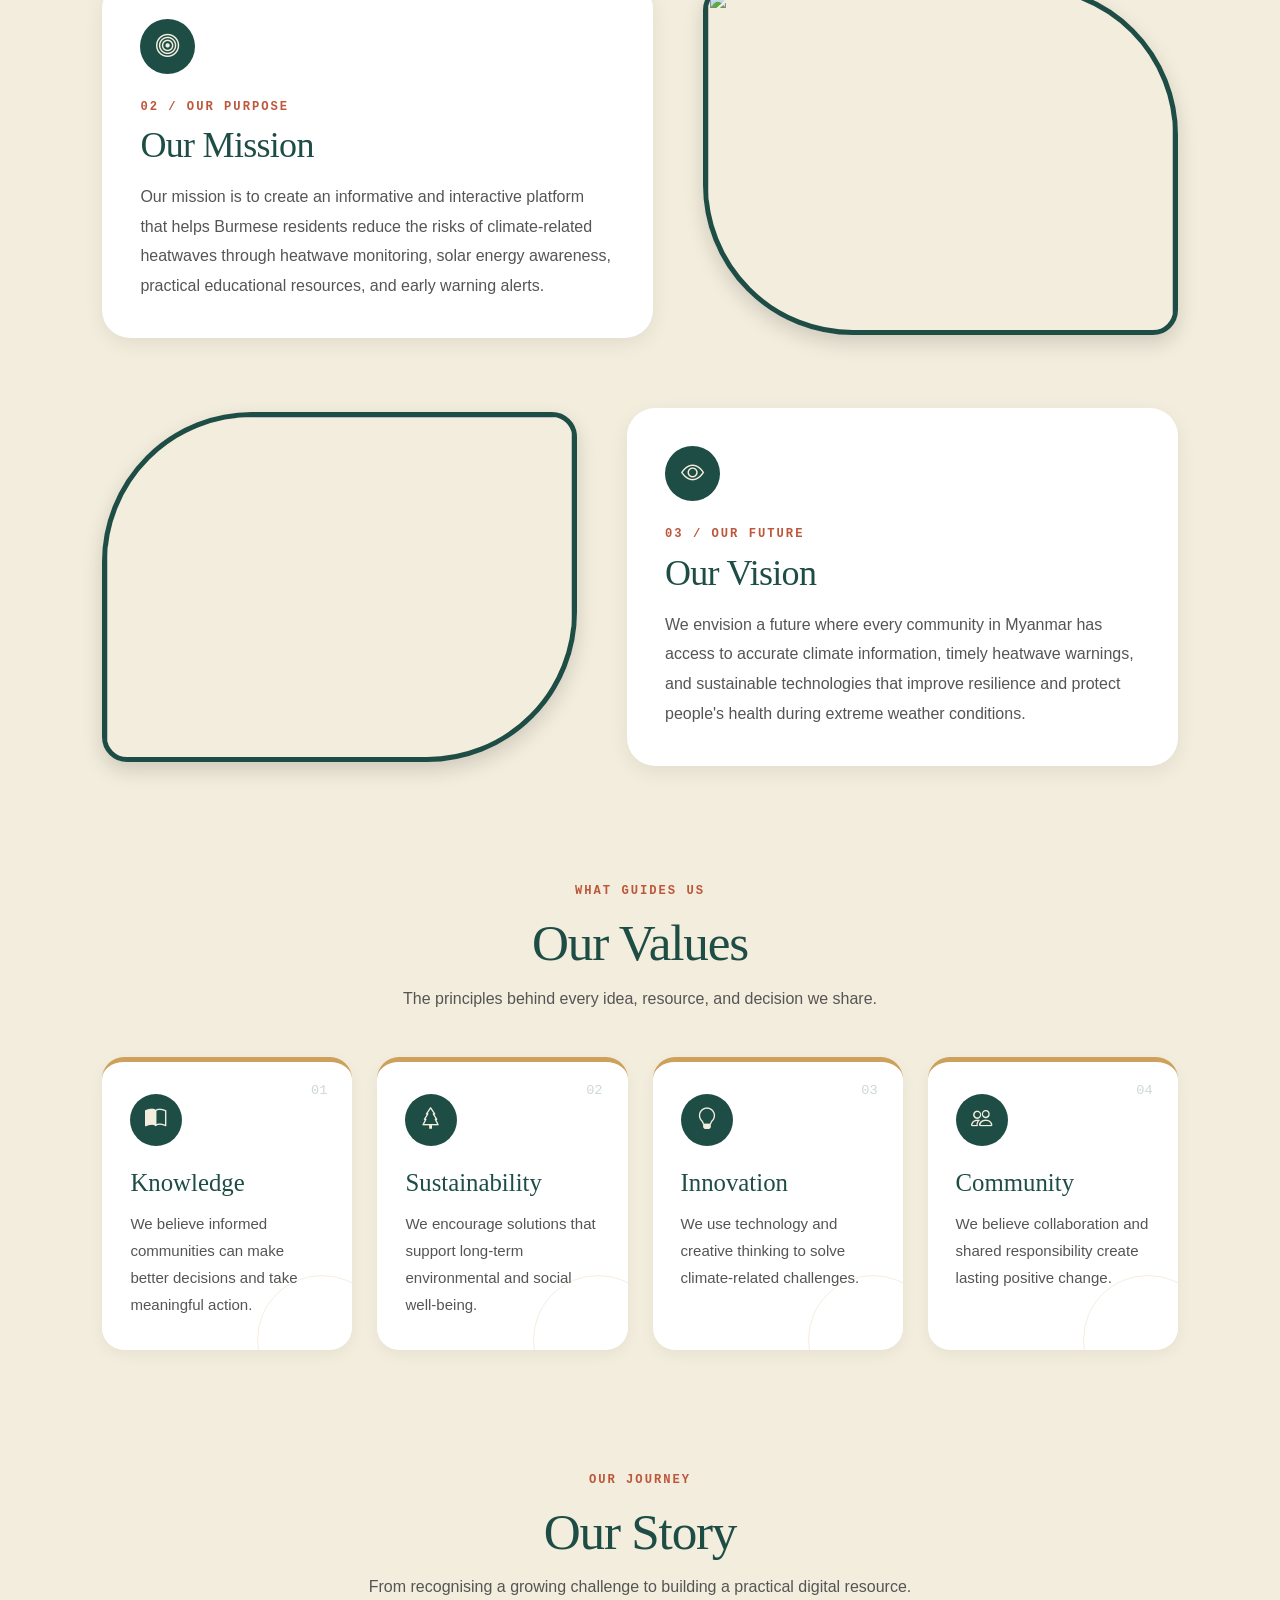
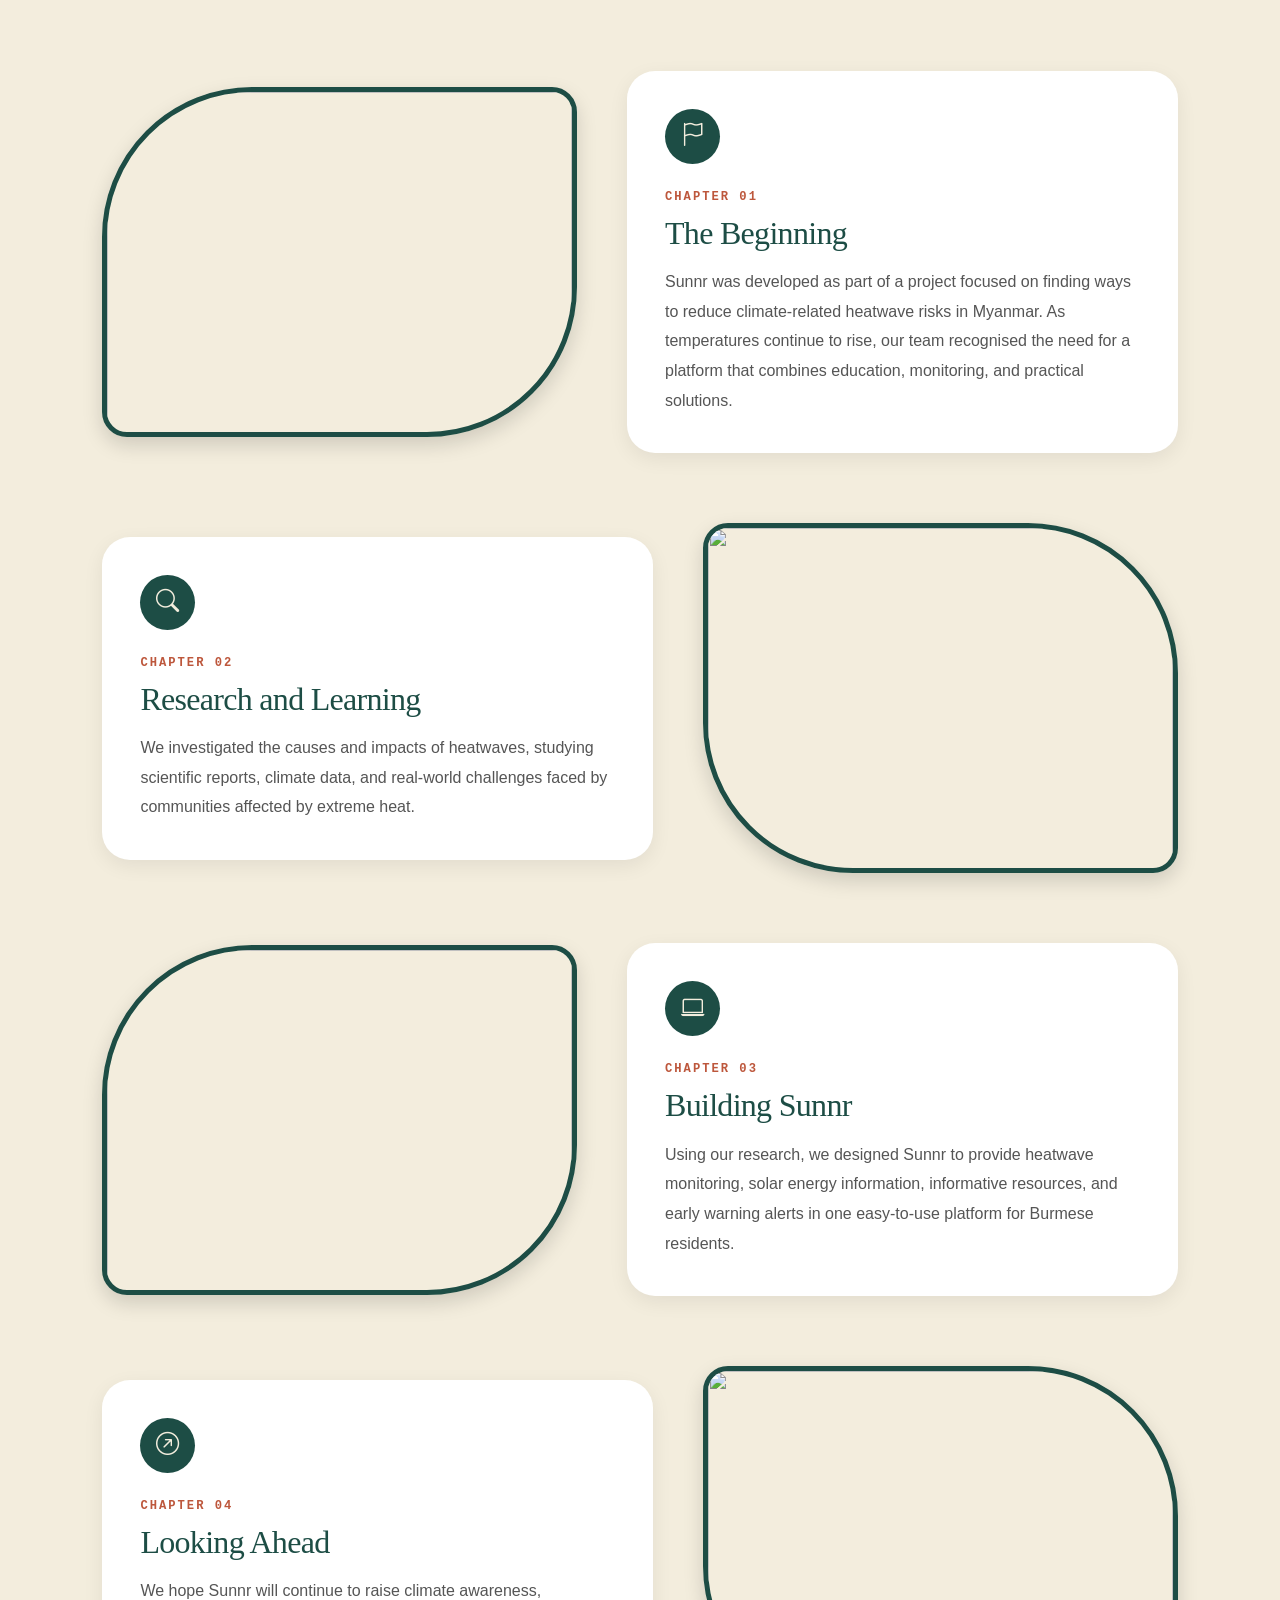
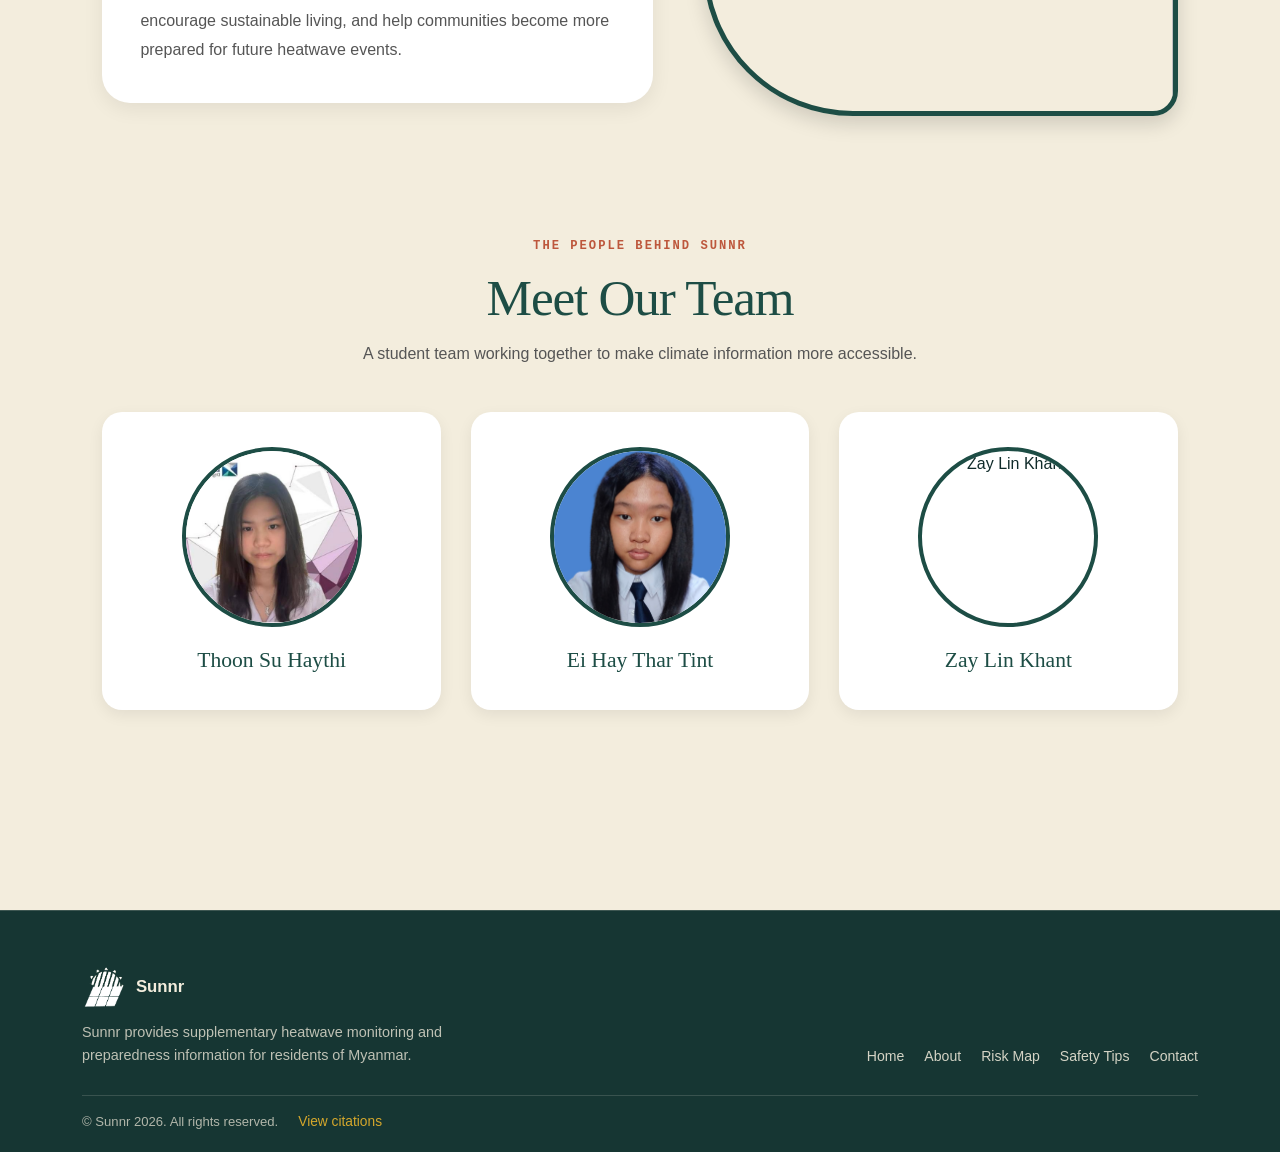
==== commit dc58cc11: "fix(ui): make about us page navbar match" ====
--- a/about.html
+++ b/about.html
@@ -103,7 +103,7 @@
                     </article>
                     <article class="value-card">
                         <span class="value-number">02</span>
-                        <span class="value-icon"><i class="bi bi-leaf"></i></span>
+                        <span class="value-icon"><i class="bi bi-tree"></i></span>
                         <h3>Sustainability</h3>
                         <p>We encourage solutions that support long-term environmental and social well-being.</p>
                     </article>
--- a/style.css
+++ b/style.css
@@ -1479,6 +1479,11 @@
 }
 
 .contact-page .site-header {
+  position: sticky;
+  top: 0;
+}
+
+.about-page .site-header {
   position: sticky;
   top: 0;
 }
--- a/about.css
+++ b/about.css
@@ -6,12 +6,10 @@
   --white: #ffffff;
   --text: #555;
   --dark-green: #102b2a;
-  --cream-bright: #f3eddd;
-  --yellow: #d4a72c;
+  --about-cream-bright: #f3eddd;
+  --about-yellow: #d4a72c;
   --terracotta: #bd573c;
-  --serif: Georgia, "Times New Roman", serif;
-  --mono: "Courier New", monospace;
-  --sans: Arial, sans-serif;
+  --about-sans: Arial, sans-serif;
   --heading: Georgia, "Times New Roman", serif;
 }
 
@@ -27,150 +25,13 @@
   margin: 0;
   color: var(--dark-green);
   background: var(--cream);
-  font-family: var(--sans);
+  font-family: var(--about-sans);
   -webkit-font-smoothing: antialiased;
 }
 
 body.site-body.about-page {
   color: var(--dark-green);
   background: var(--cream);
-}
-
-.site-header {
-  position: relative;
-  z-index: 1000;
-  width: 100%;
-  background: var(--dark-green);
-}
-
-.site-navbar {
-  min-height: 76px;
-  padding: 10px 0;
-  background: var(--dark-green);
-}
-
-.site-brand {
-  display: inline-flex;
-  align-items: center;
-  gap: .75rem;
-  color: var(--cream-bright);
-  font: 600 1.05rem/1 Arial, sans-serif;
-  letter-spacing: .02em;
-  text-decoration: none;
-  white-space: nowrap;
-}
-
-.site-brand img {
-  display: block;
-  width: auto;
-  height: 40px;
-  max-width: min(160px, 42vw);
-  object-fit: contain;
-}
-
-.site-brand > .brand-word {
-  display: inline-flex;
-  align-items: center;
-  font: 700 1rem/1 Arial, sans-serif;
-  letter-spacing: -.035em;
-}
-
-.site-brand:hover {
-  color: var(--yellow);
-}
-
-.site-navbar .navbar-nav {
-  gap: clamp(0px, .7vw, 12px);
-}
-
-.site-navbar .nav-link {
-  position: relative;
-  padding: 13px 9px;
-  color: rgba(243,237,221,.85);
-  font: 500 .82rem/1.4 Arial, sans-serif;
-  white-space: nowrap;
-  transition: color .3s ease;
-}
-
-.site-navbar .nav-link:hover,
-.site-navbar .nav-link:focus-visible,
-.site-navbar .nav-link.active {
-  color: var(--yellow);
-}
-
-.site-navbar .nav-link::after {
-  content: "";
-  position: absolute;
-  right: 8px;
-  bottom: 5px;
-  left: 8px;
-  height: 1px;
-  background: var(--yellow);
-  transform: scaleX(0);
-  transform-origin: left;
-  transition: transform .3s ease;
-}
-
-.site-navbar .nav-link:hover::after,
-.site-navbar .nav-link:focus-visible::after,
-.site-navbar .nav-link.active::after {
-  transform: scaleX(1);
-}
-
-.site-navbar .navbar-toggler {
-  padding: 9px;
-  border: 1px solid rgba(243,237,221,.5);
-  box-shadow: none;
-}
-
-.site-navbar .navbar-toggler:focus {
-  box-shadow: 0 0 0 2px rgba(212,167,44,.3);
-}
-
-.menu-icon,
-.menu-icon::before,
-.menu-icon::after {
-  display: block;
-  width: 22px;
-  height: 2px;
-  background: var(--cream);
-}
-
-.menu-icon {
-  position: relative;
-}
-
-.menu-icon::before,
-.menu-icon::after {
-  position: absolute;
-  left: 0;
-  content: "";
-}
-
-.menu-icon::before { top: -7px; }
-.menu-icon::after { top: 7px; }
-
-@media (max-width: 1199.98px) {
-  .site-navbar .navbar-nav {
-      align-items: stretch !important;
-      gap: 0;
-      padding: 12px 0 8px;
-  }
-
-  .site-navbar .nav-link {
-      padding: 10px 0;
-  }
-
-  .site-navbar .nav-link::after {
-      right: auto;
-      bottom: 5px;
-      left: 0;
-      width: 42px;
-  }
-}
-
-@media (max-width: 767.98px) {
-  .site-navbar { min-height: 66px; }
 }
 
 /* HERO */
@@ -199,7 +60,7 @@
 }
 
 .about-hero .section-tag {
-  color: var(--yellow);
+  color: var(--about-yellow);
 }
 
 .about-hero h1 {
@@ -210,7 +71,7 @@
 }
 
 .about-hero h1 em {
-  color: var(--yellow);
+  color: var(--about-yellow);
   font-weight: 400;
 }
 
@@ -227,7 +88,7 @@
   gap: .7rem;
   margin-top: 2rem;
   padding-bottom: 7px;
-  border-bottom: 1px solid var(--yellow);
+  border-bottom: 1px solid var(--about-yellow);
   color: var(--cream);
   font: 500 .9rem/1.4 Arial, sans-serif;
   text-decoration: none;
@@ -236,7 +97,7 @@
 
 .hero-link:hover {
   gap: 1rem;
-  color: var(--yellow);
+  color: var(--about-yellow);
 }
 .about-content {
   background: var(--cream);
@@ -523,7 +384,7 @@
   align-items: center;
   gap: .7rem;
   margin-bottom: .85rem;
-  color: var(--cream-bright);
+  color: var(--about-cream-bright);
   font: 600 1.05rem/1.2 Arial, sans-serif;
   text-decoration: none;
 }
@@ -560,7 +421,7 @@
 
 .footer-inner .footer-nav a:hover,
 .footer-inner .footer-nav a:focus-visible {
-  color: var(--yellow);
+  color: var(--about-yellow);
 }
 
 .footer-inner .footer-meta {
@@ -579,14 +440,14 @@
 }
 
 .footer-inner .footer-citations-link {
-  color: var(--yellow);
+  color: var(--about-yellow);
   font: 500 .86rem/1.5 Arial, sans-serif;
   text-decoration: none;
 }
 
 .footer-inner .footer-citations-link:hover,
 .footer-inner .footer-citations-link:focus-visible {
-  color: var(--cream-bright);
+  color: var(--about-cream-bright);
   text-decoration: underline;
   text-underline-offset: .2em;
 }
@@ -599,13 +460,6 @@
 .reveal.is-visible {
   opacity: 1;
   transform: translateY(0);
-}
-
-@media (max-width: 1199.98px) {
-  .site-navbar .navbar-nav {
-      gap: 0;
-      padding-top: 10px;
-  }
 }
 
 @media (max-width: 992px) {
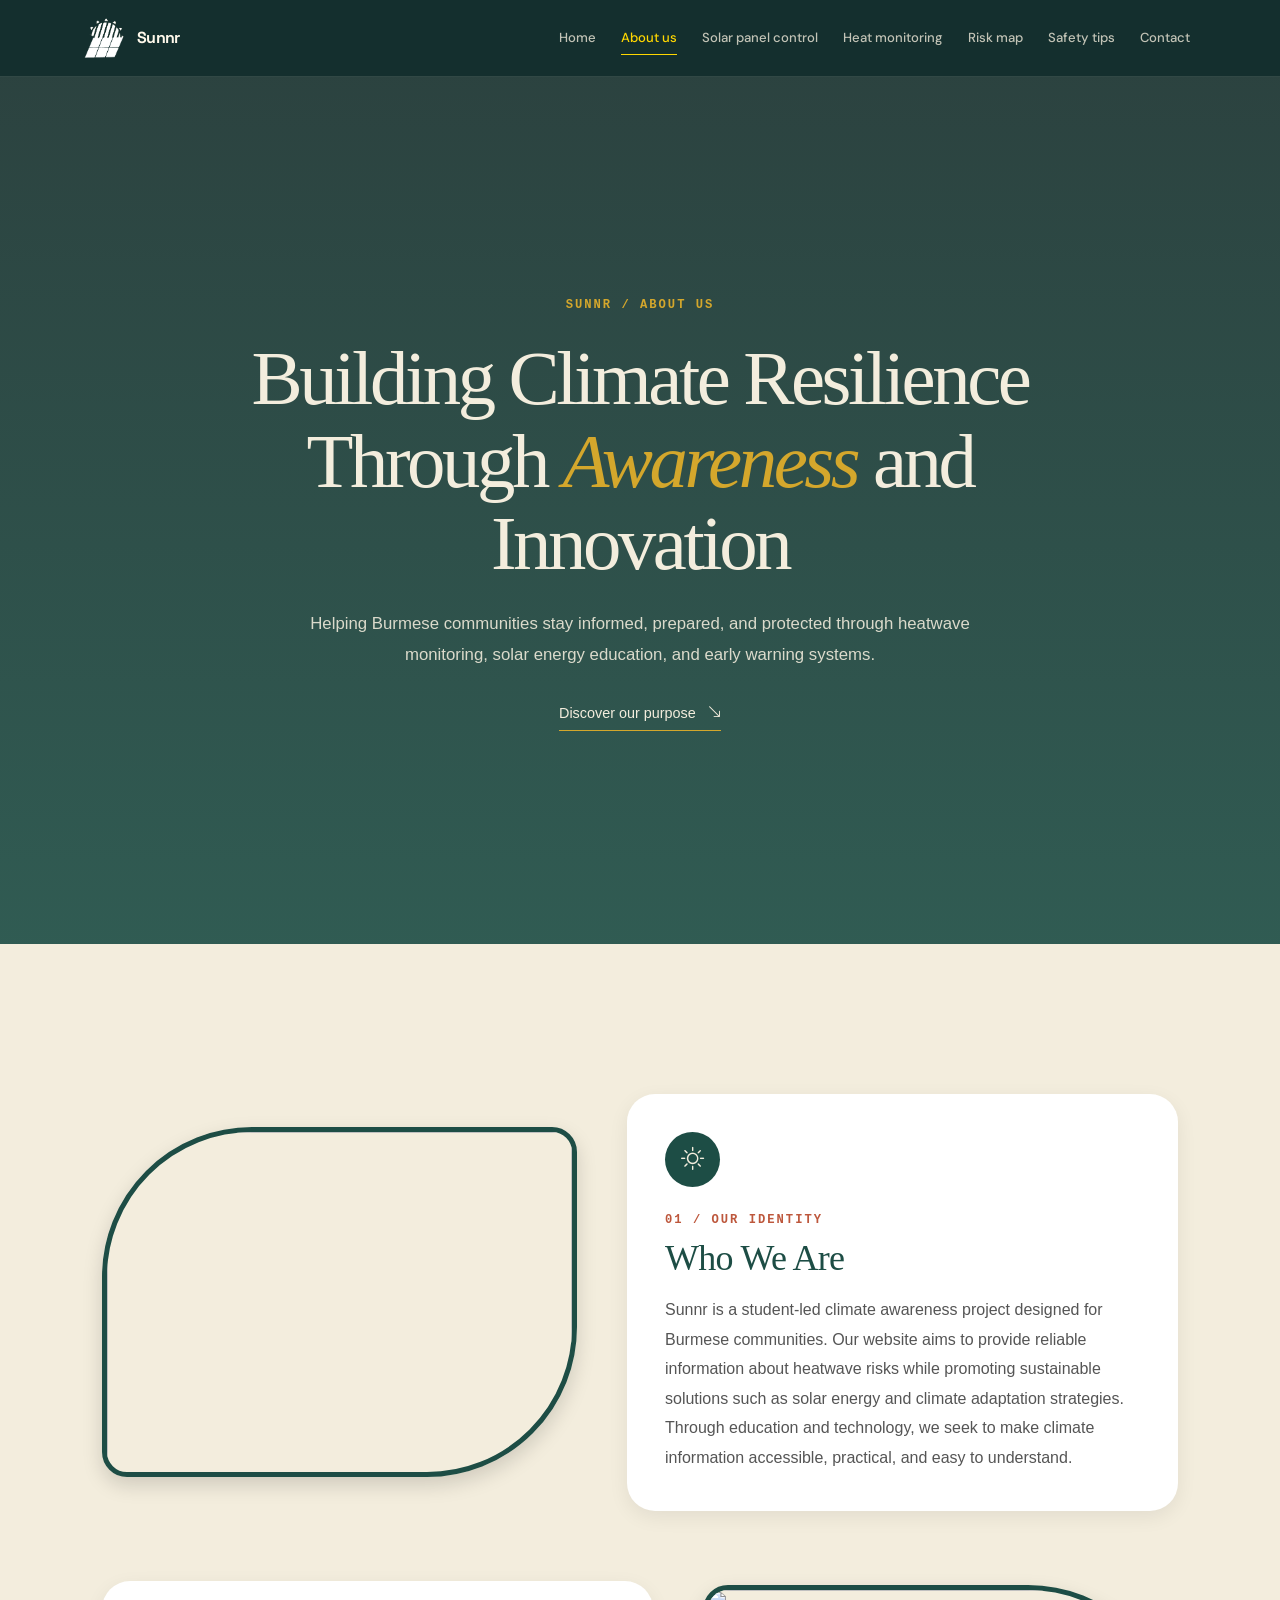
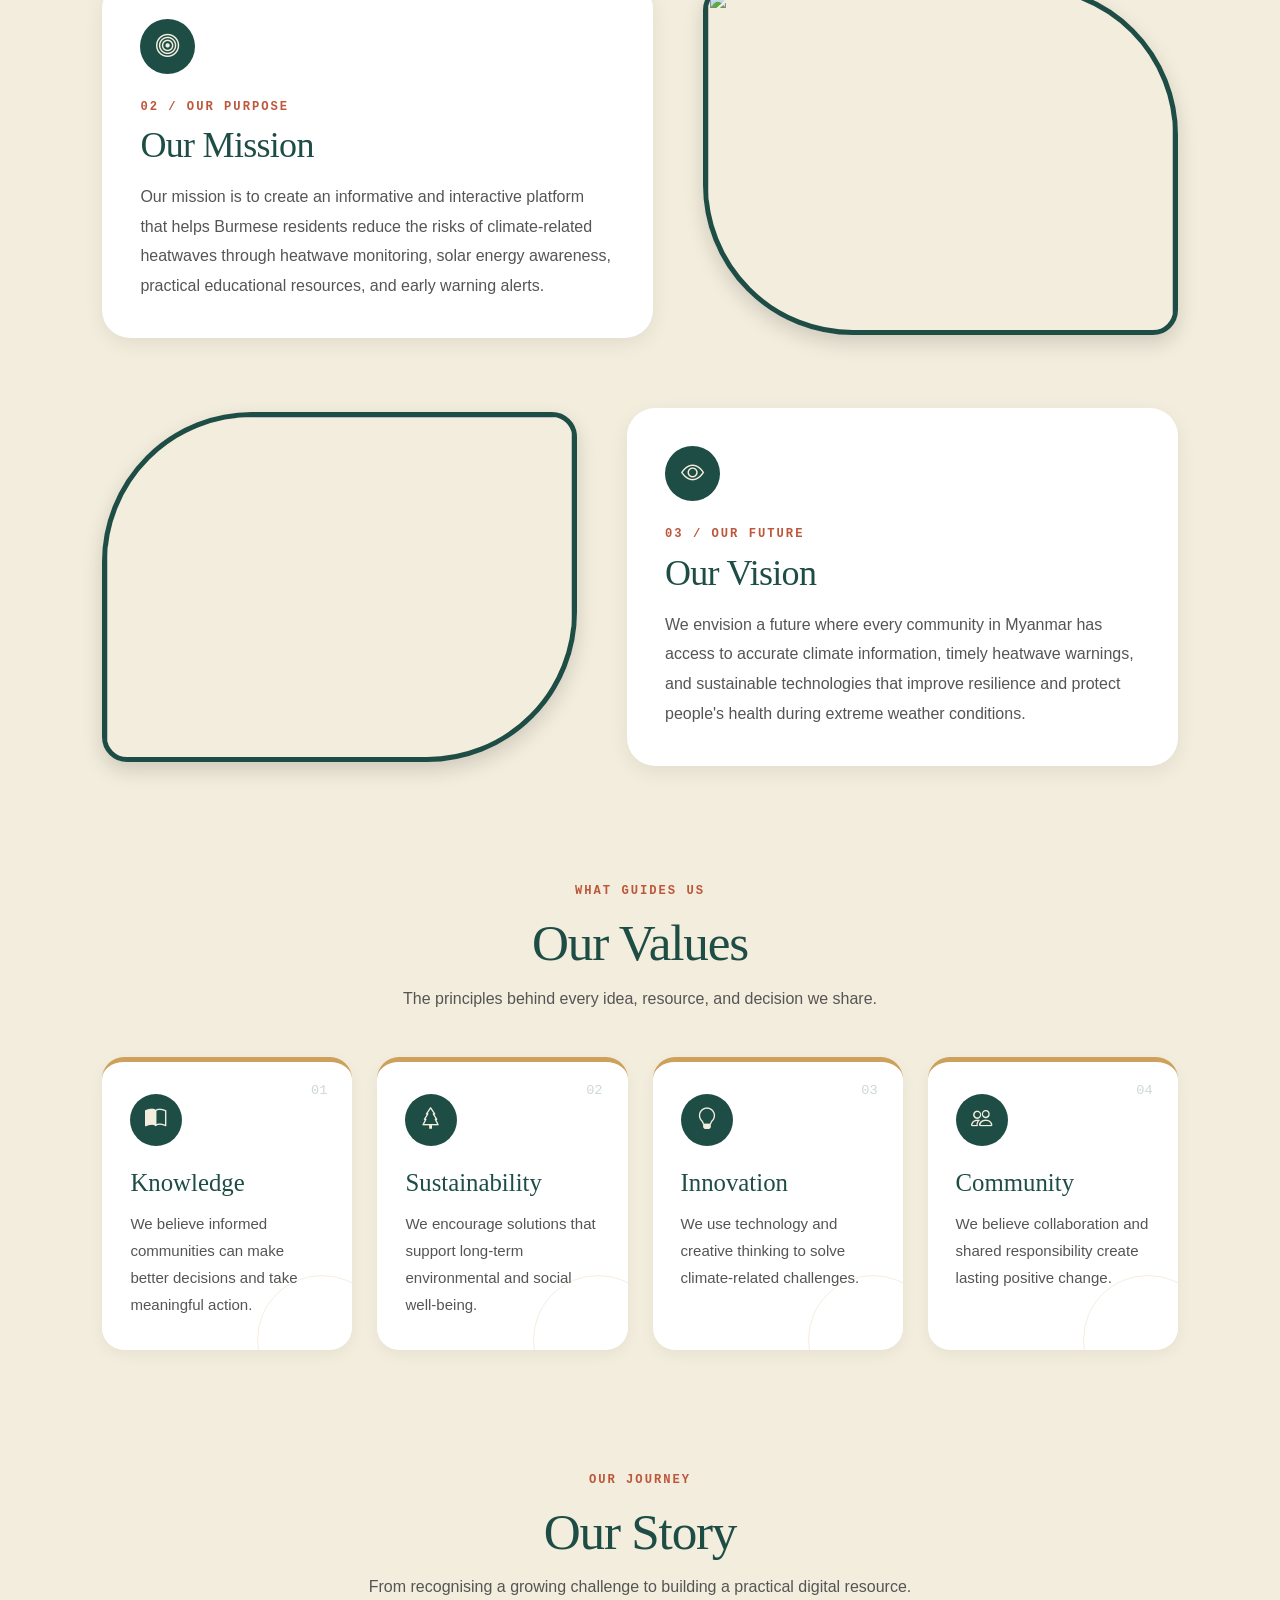
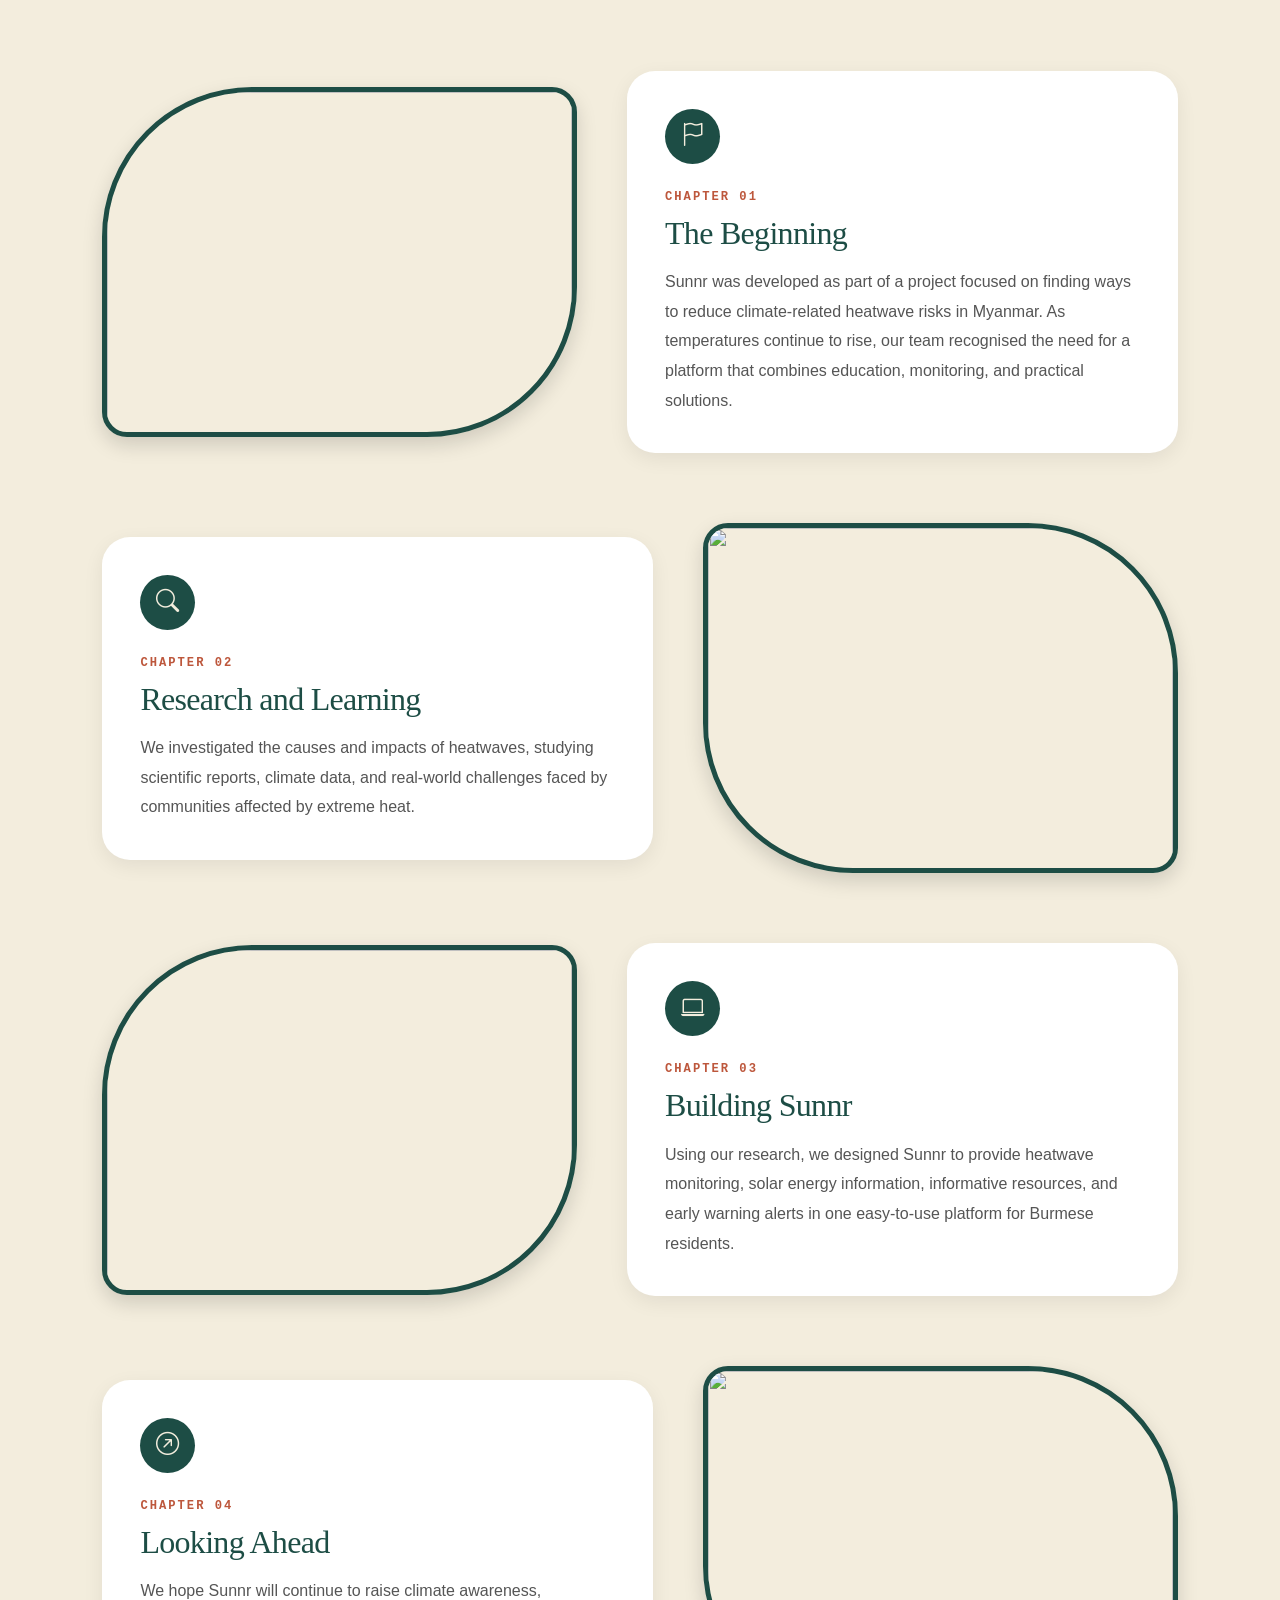
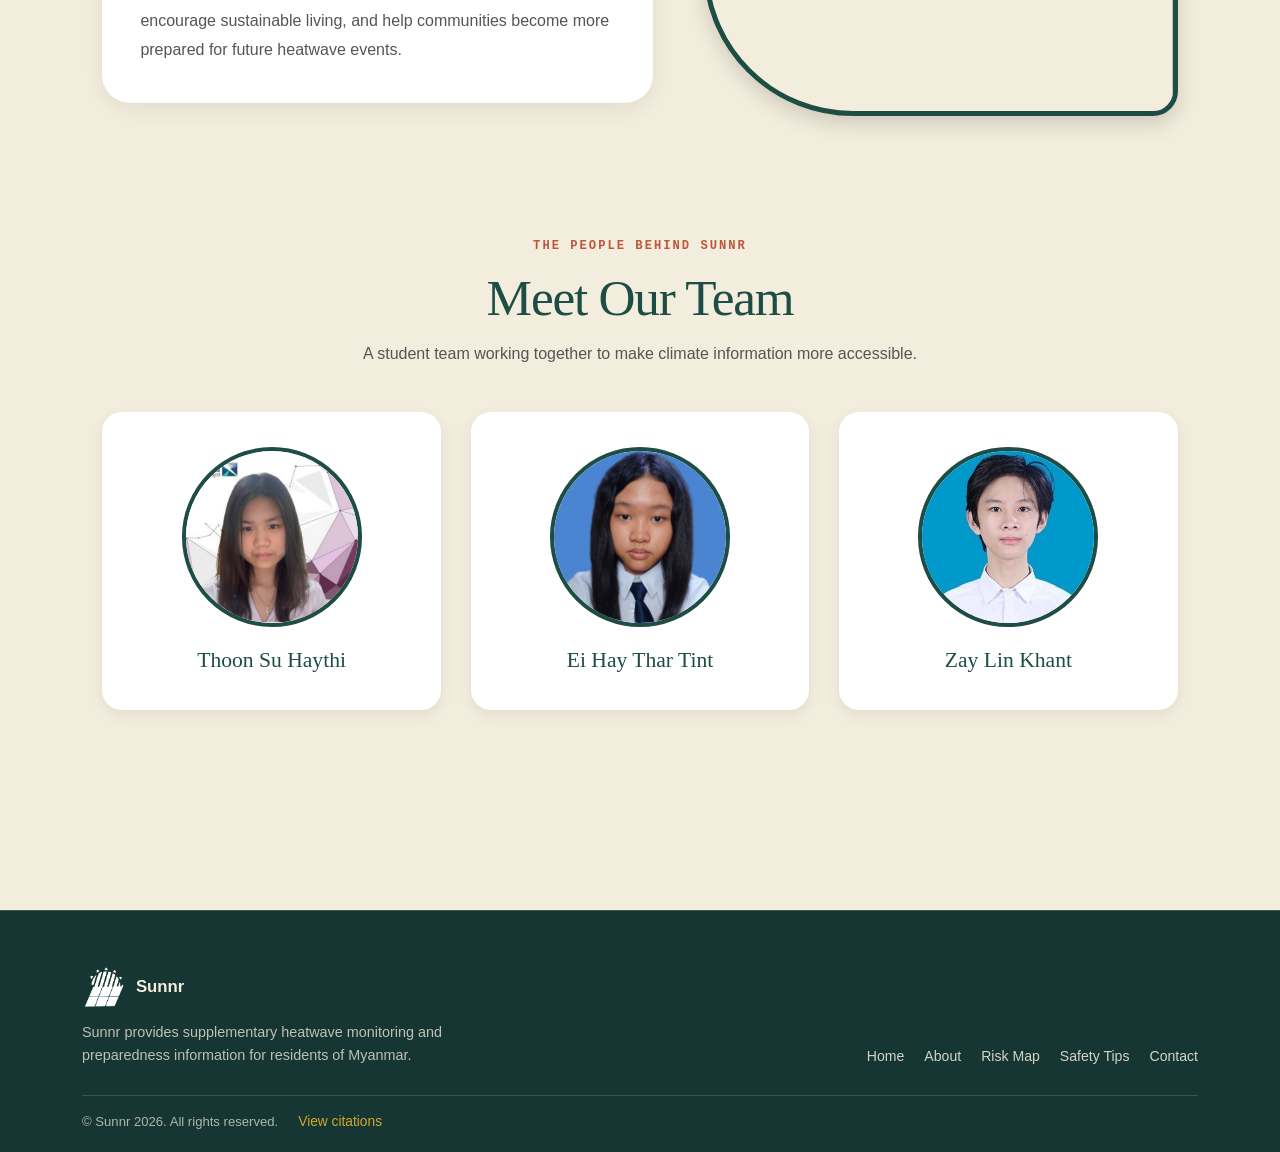
==== commit e0160686: "fix(ui): add missing picture and update website titles to match format across pages" ====
--- a/about.html
+++ b/about.html
@@ -4,7 +4,7 @@
     <meta charset="UTF-8">
     <meta name="viewport" content="width=device-width, initial-scale=1.0">
     <meta name="description" content="Learn about Sunnr, a student-led climate awareness project helping Burmese communities prepare for extreme heat.">
-    <title>About Us | Sunnr</title>
+    <title>Sunnr | About Us</title>
     <link rel="icon" type="image/png" href="assets/images/logo.png">
 
     <link rel="preconnect" href="https://fonts.googleapis.com">
@@ -194,7 +194,7 @@
                         <h3>Ei Hay Thar Tint</h3>
                     </div>
                     <div class="group-card">
-                        <img src="assets/images/zlk.jpg" alt="Zay Lin Khant">
+                        <img src="assets/images/zaylin.jpg" alt="Zay Lin Khant">
                         <h3>Zay Lin Khant</h3>
                     </div>
                 </div>
